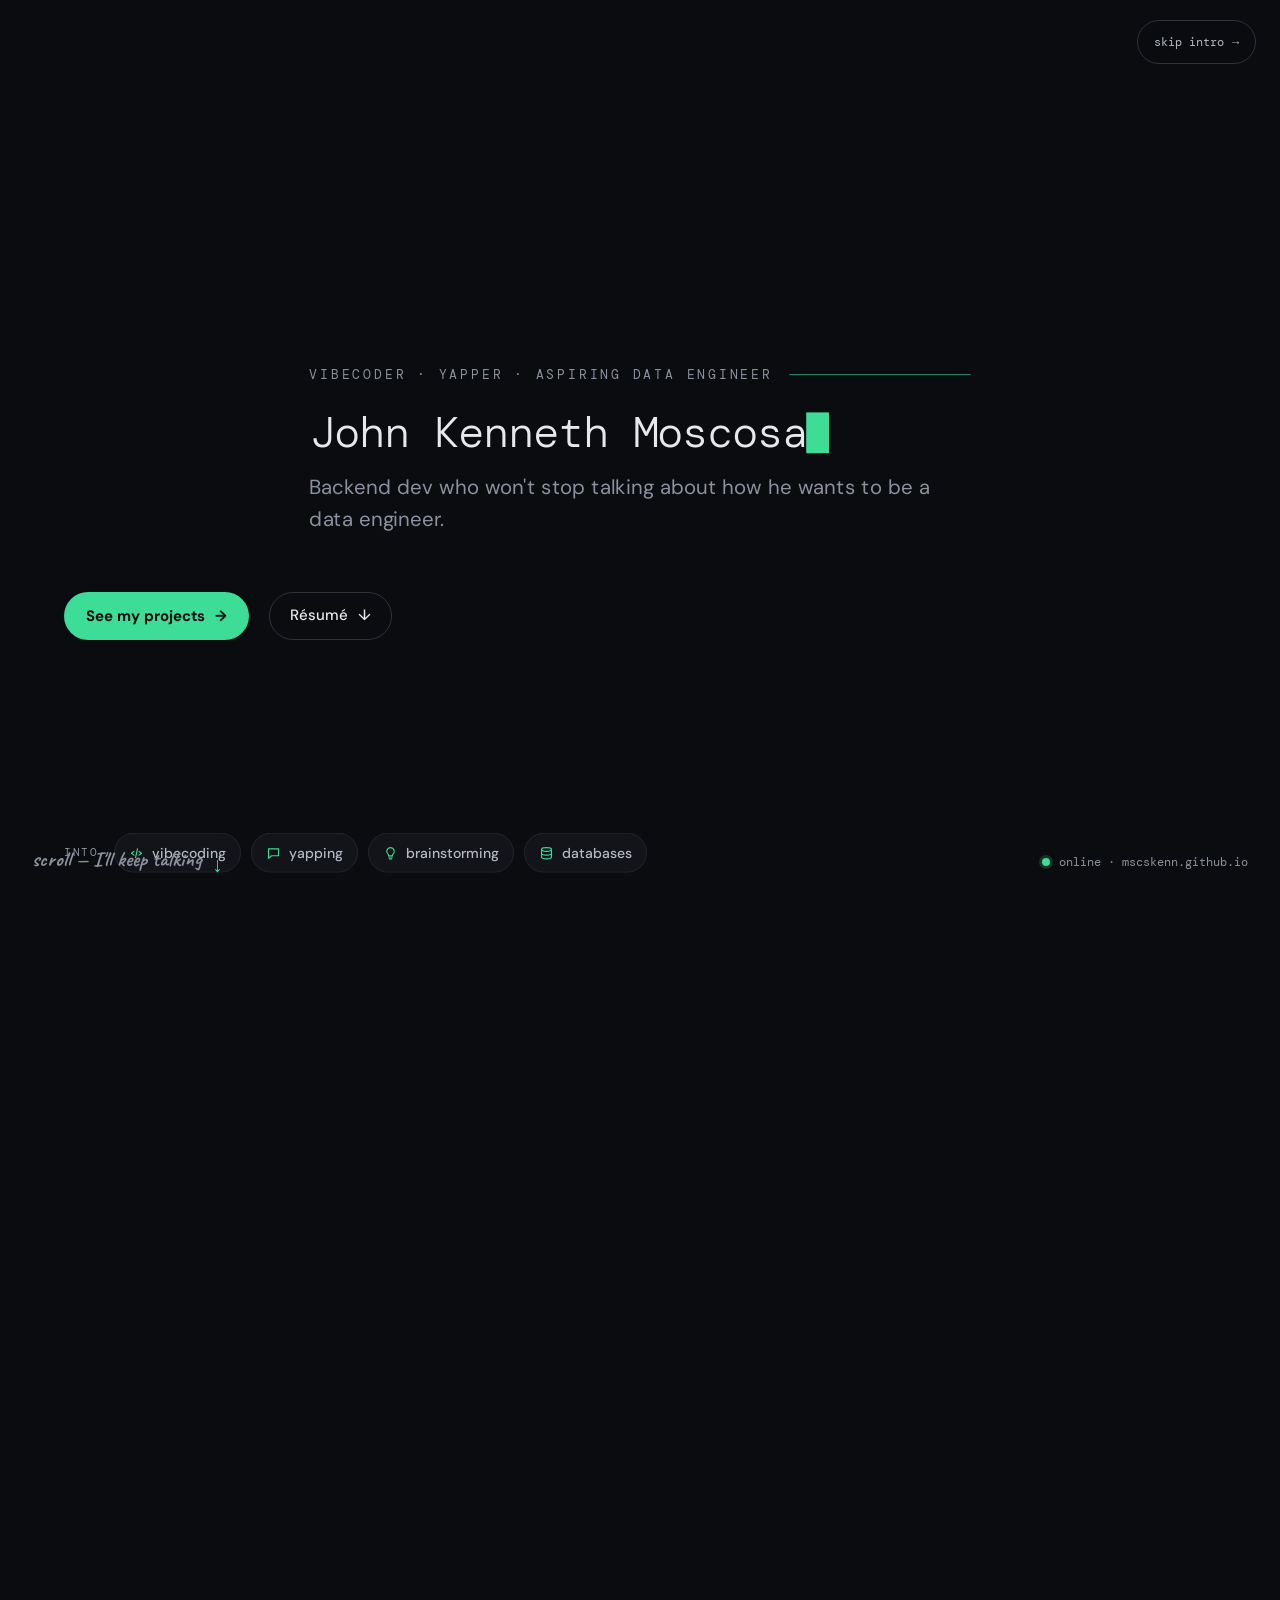
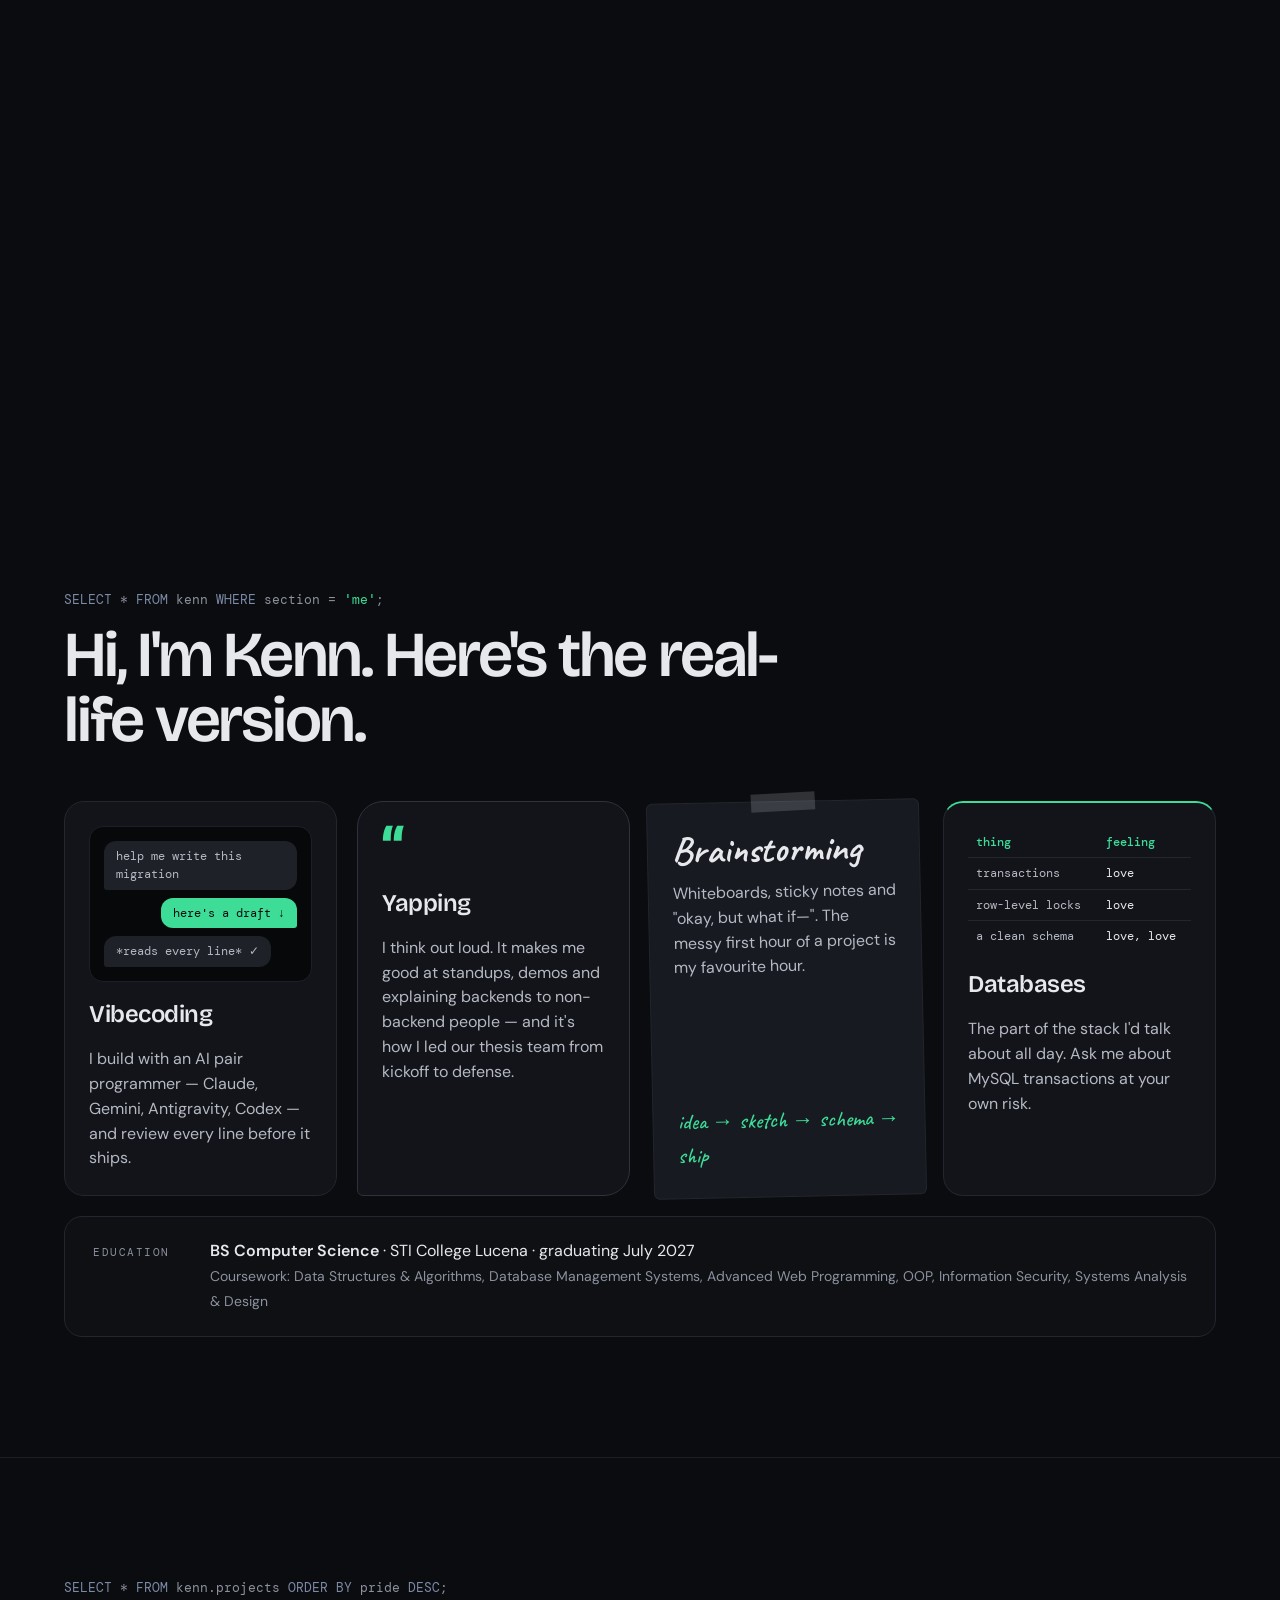
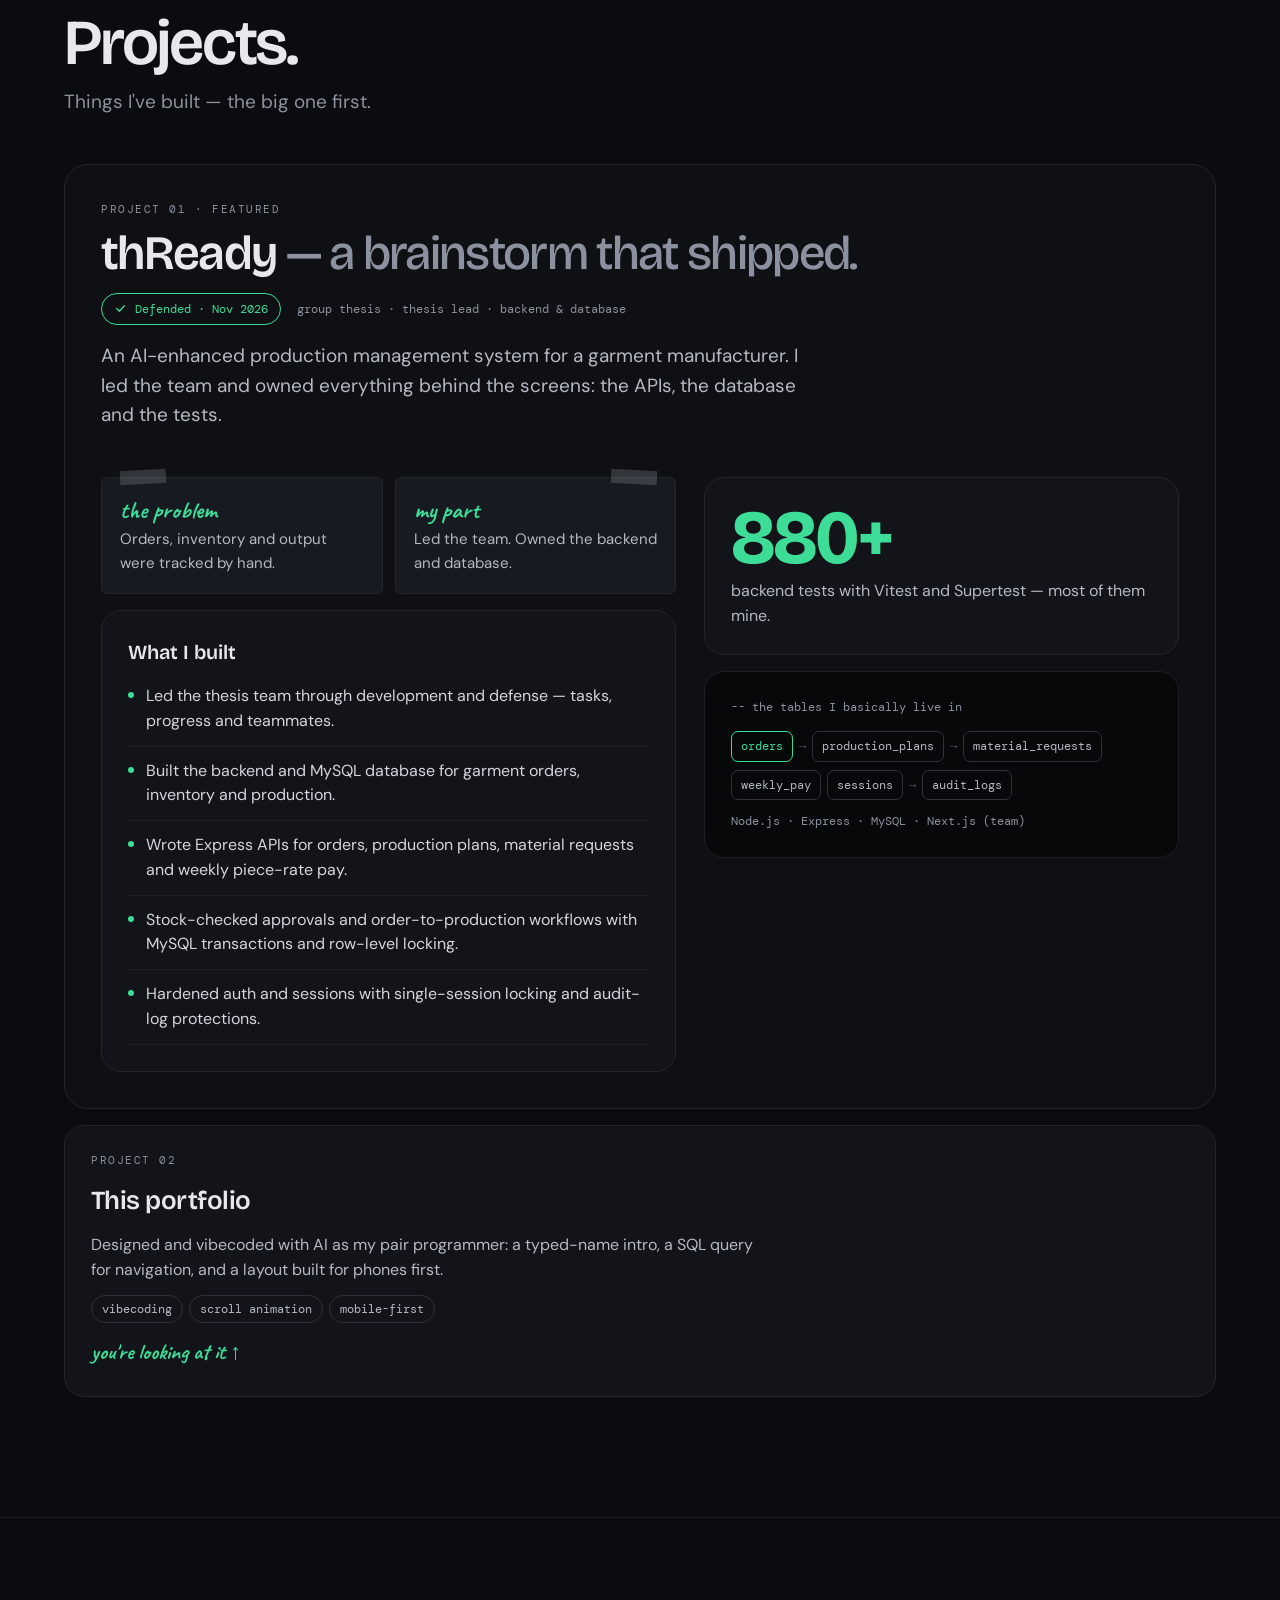
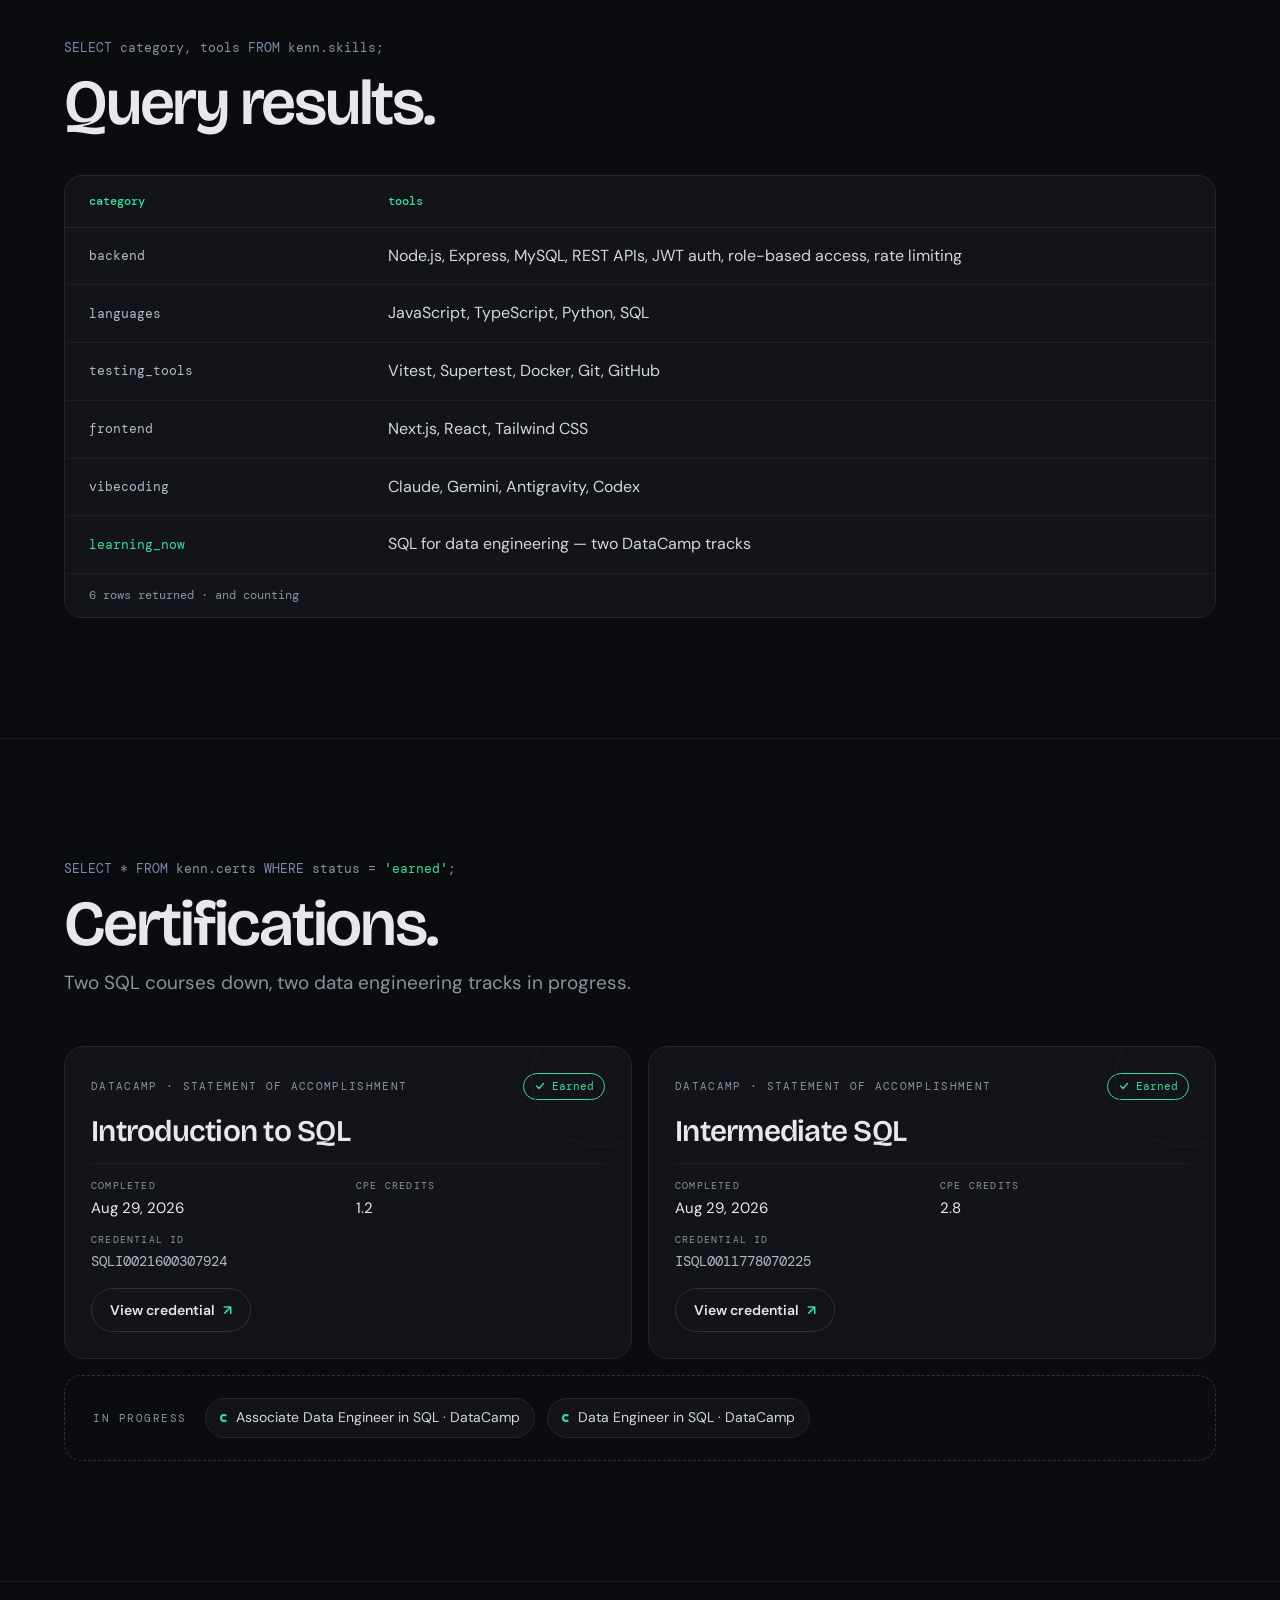
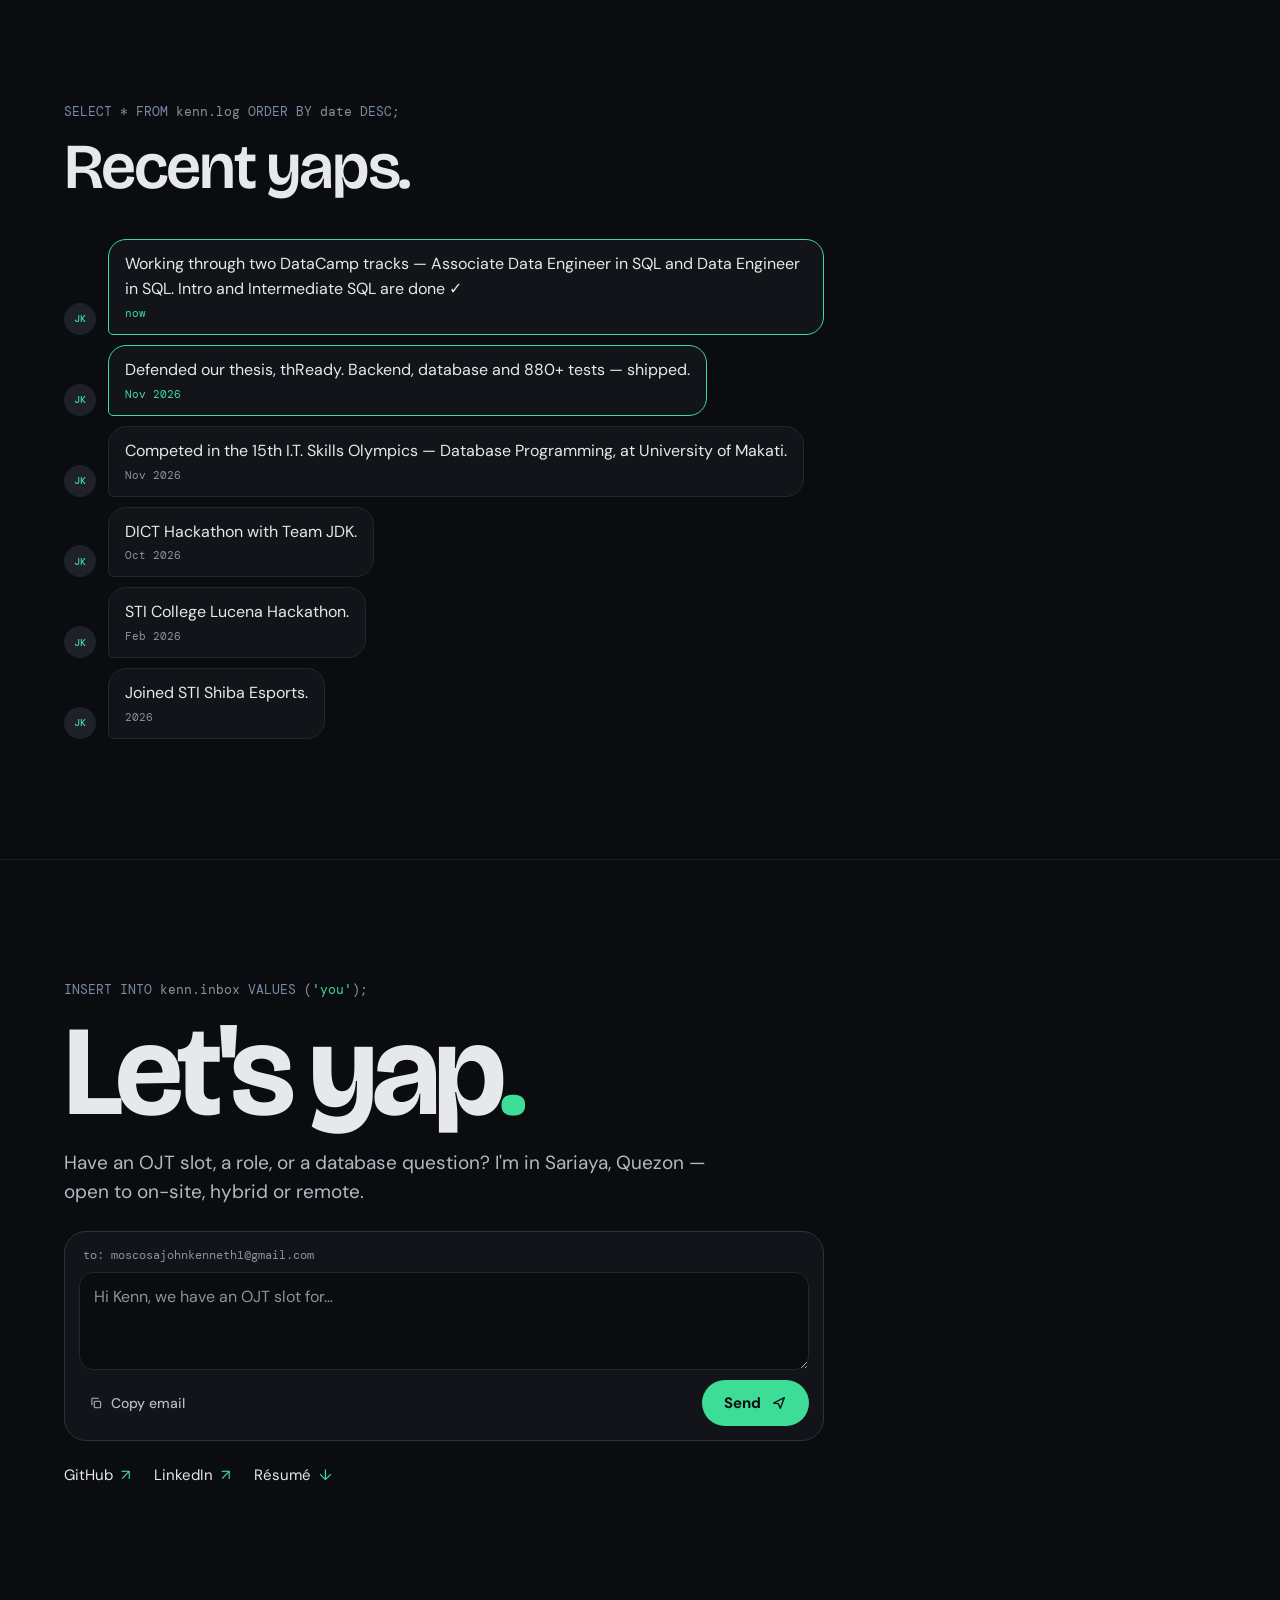
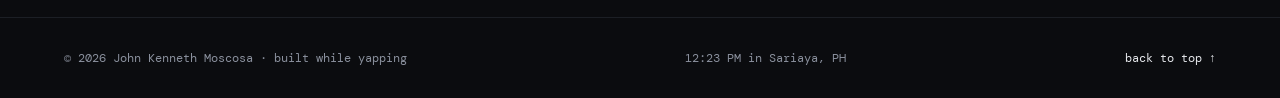
==== index.html @ 218308cc "Mini Kenn greets on every return to the room and keeps talking - The room view (intro at least halfw" ====
<!doctype html>
<html lang="en">
<head>
<meta charset="utf-8">
<meta name="viewport" content="width=device-width, initial-scale=1, viewport-fit=cover">
<title>John Kenneth Moscosa — Backend dev, aspiring data engineer</title>
<meta name="description" content="Fourth-year CS student. I build backends with an AI pair programmer, think out loud, fill whiteboards with ideas, and get way too excited about a clean schema. Looking for an OJT in web, backend or data.">
<meta name="author" content="John Kenneth Moscosa">
<meta name="theme-color" content="#0B0C0F">
<meta name="color-scheme" content="dark">

<meta property="og:type" content="website">
<meta property="og:title" content="John Kenneth Moscosa — Backend dev, aspiring data engineer">
<meta property="og:description" content="Backend dev who won't stop talking about how he wants to be a data engineer.">
<meta property="og:url" content="https://mscskenn.github.io/mscskenn/">
<meta property="og:image" content="https://mscskenn.github.io/mscskenn/assets/images/profile.jpg">
<meta name="twitter:card" content="summary">

<link rel="icon" href="data:image/svg+xml,%3Csvg xmlns='http://www.w3.org/2000/svg' viewBox='0 0 32 32'%3E%3Ccircle cx='16' cy='16' r='16' fill='%231E2128'/%3E%3Ctext x='16' y='20.5' font-family='monospace' font-size='12' font-weight='500' text-anchor='middle' fill='%23E6E8EC'%3EJK%3C/text%3E%3Ccircle cx='26' cy='26' r='4.5' fill='%233DDC97' stroke='%230B0C0F' stroke-width='2'/%3E%3C/svg%3E">
<link rel="preconnect" href="https://fonts.googleapis.com">
<link rel="preconnect" href="https://fonts.gstatic.com" crossorigin>
<link href="https://fonts.googleapis.com/css2?family=Bricolage+Grotesque:opsz,wght@12..96,400..700&amp;family=Caveat:wght@500;700&amp;family=DM+Mono:wght@300;400;500&amp;family=DM+Sans:opsz,wght@9..40,400..700&amp;display=swap" rel="stylesheet">
<script>
  (function () {
    var r = document.documentElement;
    r.classList.add('js');
    try { if (window.matchMedia('(prefers-reduced-motion: reduce)').matches) r.classList.add('reduced'); } catch (e) {}
  })();
</script>
<link rel="stylesheet" href="style.css?v=11">
<script src="script.js?v=11" defer></script>
</head>
<body>
<a class="skip-link" href="#me">Skip to content</a>

<header class="topbar" id="topbar">
  <button type="button" class="brand" data-go="home" aria-label="John Kenneth Moscosa, home">
    <span class="brand-mark" aria-hidden="true">JK<span class="brand-dot"></span></span>
    <span class="brand-name">kenn</span>
  </button>
  <nav class="sql-nav" aria-label="Sections">
    <span class="sql-pre" aria-hidden="true"><span class="kw">SELECT</span> * <span class="kw">FROM</span> kenn <span class="kw">WHERE</span> section <span class="kw">IN</span> (</span>
    <a href="#me" data-go="me" data-nav="me" aria-label="About me">'me'</a><span class="comma" aria-hidden="true">,</span>
    <a href="#projects" data-go="projects" data-nav="projects" aria-label="Projects">'projects'</a><span class="comma" aria-hidden="true">,</span>
    <a href="#skills" data-go="skills" data-nav="skills" aria-label="Skills">'skills'</a><span class="comma" aria-hidden="true">,</span>
    <a href="#certs" data-go="certs" data-nav="certs" aria-label="Certifications">'certs'</a><span class="comma" aria-hidden="true">,</span>
    <a href="#log" data-go="log" data-nav="log" aria-label="Activity log">'log'</a><span class="comma" aria-hidden="true">,</span>
    <a href="#contact" data-go="contact" data-nav="contact" aria-label="Contact">'contact'</a>
    <span class="sql-post" aria-hidden="true">);</span>
  </nav>
  <a class="pill pill-resume" href="assets/resume.pdf" download>Résumé <span aria-hidden="true" class="accent">↓</span></a>
</header>

<button type="button" class="skip-intro" id="skipIntro" data-go="home">skip intro <span aria-hidden="true">→</span></button>

<main id="main">

<div class="intro-track" id="introTrack">
<div class="stage" id="stage">

  <div class="hero">
    <div class="hero-copy">

      <div class="name-box" id="nameBox">
        <div class="name-fx" id="nameFx">
          <div class="eyebrow" id="eyebrow">
            <span class="eyebrow-text">Vibecoder · Yapper · Aspiring data engineer</span>
            <span class="eyebrow-line" id="eyebrowLine" aria-hidden="true"></span>
          </div>
          <h1 class="name">
            <span class="sr-only">John Kenneth Moscosa</span>
            <span class="typing-dots" id="typingDots" aria-hidden="true"><span></span><span></span><span></span></span>
            <span class="name-line" aria-hidden="true"><span id="typed1"></span><span class="caret" id="caret1"></span><span class="name-rest" id="rest1">John Kenneth</span></span><span class="name-line name-line-2" aria-hidden="true"><span id="typed2"></span><span class="caret" id="caret2"></span><span class="name-rest" id="rest2">Moscosa</span></span>
          </h1>
          <p class="sub" id="sub">Backend dev who won't stop talking about how he wants to be a data engineer.</p>
        </div>
      </div>

      <p class="lede" id="lede">Fourth-year CS student. I build backends with an AI pair programmer, think out loud, fill whiteboards with ideas, and get way too excited about a clean schema. Looking for an OJT in web, backend or data.</p>
      <div class="actions" id="actions">
        <a class="btn btn-primary" href="#projects" data-go="projects">See my projects <span aria-hidden="true">→</span></a>
        <a class="btn btn-ghost" href="assets/resume.pdf" download>Résumé <span aria-hidden="true">↓</span></a>
      </div>
    </div>

    <div class="hero-illus" id="roomWrap">
      <div class="room room-box" id="room">
<svg xmlns="http://www.w3.org/2000/svg" viewBox="0 0 520 500" role="img" aria-label="Isometric drawing of Kenn's room at night: Kenn in a navy tank top and grey shorts at his desk, typing and murmuring ideas at his computer, his chair on a mat, whiteboards, a cabinet with his motorcycle helmet, a curtained window letting in a breeze, an electric fan, and his bed." style="display: block; overflow: visible">
<defs>
<radialGradient id="kennScreenGlow"><stop offset="0" stop-color="#7FB6FF" stop-opacity="0.22"></stop><stop offset="1" stop-color="#7FB6FF" stop-opacity="0"></stop></radialGradient>
<radialGradient id="kennSkinG" cx="0.38" cy="0.32" r="0.8"><stop offset="0" stop-color="#E8BC9A"></stop><stop offset="0.6" stop-color="#D9A988"></stop><stop offset="1" stop-color="#C4936F"></stop></radialGradient>
<linearGradient id="kennTankG" x1="0" y1="0" x2="1" y2="0.3"><stop offset="0" stop-color="#F2F3F6"></stop><stop offset="0.7" stop-color="#E1E4E9"></stop><stop offset="1" stop-color="#C9CDD6"></stop></linearGradient>
<linearGradient id="k6V" x1="0" y1="0" x2="0" y2="1"><stop offset="0" stop-color="#000" stop-opacity="0"></stop><stop offset="1" stop-color="#000" stop-opacity="0.4"></stop></linearGradient>
<linearGradient id="k6T" x1="0" y1="0" x2="1" y2="1"><stop offset="0" stop-color="#fff" stop-opacity="0.12"></stop><stop offset="0.7" stop-color="#fff" stop-opacity="0"></stop></linearGradient>
<linearGradient id="k6Wall" x1="0" y1="0" x2="0" y2="1"><stop offset="0" stop-color="#fff" stop-opacity="0.03"></stop><stop offset="0.55" stop-color="#000" stop-opacity="0"></stop><stop offset="1" stop-color="#000" stop-opacity="0.4"></stop></linearGradient>
<linearGradient id="k6Back" x1="0" y1="0" x2="1" y2="1"><stop offset="0" stop-color="#3A3F4A"></stop><stop offset="1" stop-color="#1E2128"></stop></linearGradient>
<linearGradient id="k6Cush" x1="0" y1="0" x2="0" y2="1"><stop offset="0" stop-color="#454B57"></stop><stop offset="1" stop-color="#2A2E37"></stop></linearGradient>
<radialGradient id="k6Helmet" cx="0.35" cy="0.3" r="0.9"><stop offset="0" stop-color="#F4F5F7"></stop><stop offset="0.6" stop-color="#C9CDD6"></stop><stop offset="1" stop-color="#8E939E"></stop></radialGradient>
<filter id="k6Blur" x="-50%" y="-50%" width="200%" height="200%"><feGaussianBlur stdDeviation="5"></feGaussianBlur></filter>
<filter id="k6Blur2" x="-50%" y="-50%" width="200%" height="200%"><feGaussianBlur stdDeviation="1.6"></feGaussianBlur></filter>
</defs>
<path d="M250 196 L509.8 346 L276 481 L16.2 331 Z" fill="#1B1E24"></path>
<path d="M16.2 331 L276 481 L276 490 L16.2 340 Z" fill="#121418"></path>
<path d="M509.8 346 L276 481 L276 490 L509.8 355 Z" fill="#0D0E11"></path>
<path d="M16.2 331 L276 481 L276 490 L16.2 340 Z" fill="url(#k6V)"></path>
<path d="M509.8 346 L276 481 L276 490 L509.8 355 Z" fill="url(#k6V)"></path>
<path d="M250 196 L509.8 346 L276 481 L16.2 331 Z" fill="url(#k6T)"></path>
<path d="M276 211 L42.2 346" fill="none" stroke="#1C1F25" stroke-width="1"></path>
<path d="M302 226 L68.1 361" fill="none" stroke="#1C1F25" stroke-width="1"></path>
<path d="M327.9 241 L94.1 376" fill="none" stroke="#1C1F25" stroke-width="1"></path>
<path d="M353.9 256 L120.1 391" fill="none" stroke="#1C1F25" stroke-width="1"></path>
<path d="M379.9 271 L146.1 406" fill="none" stroke="#1C1F25" stroke-width="1"></path>
<path d="M405.9 286 L172.1 421" fill="none" stroke="#1C1F25" stroke-width="1"></path>
<path d="M431.9 301 L198 436" fill="none" stroke="#1C1F25" stroke-width="1"></path>
<path d="M457.8 316 L224 451" fill="none" stroke="#1C1F25" stroke-width="1"></path>
<path d="M483.8 331 L250 466" fill="none" stroke="#1C1F25" stroke-width="1"></path>
<path d="M242.2 11.5 L250 16 L16.2 151 L8.4 146.5 Z" fill="#23262E"></path>
<path d="M8.4 146.5 L16.2 151 L16.2 331 L8.4 326.5 Z" fill="#121418"></path>
<path d="M250 16 L16.2 151 L16.2 331 L250 196 Z" fill="#1A1D23"></path>
<path d="M8.4 146.5 L16.2 151 L16.2 331 L8.4 326.5 Z" fill="url(#k6V)"></path>
<path d="M250 16 L16.2 151 L16.2 331 L250 196 Z" fill="url(#k6V)"></path>
<path d="M242.2 11.5 L250 16 L16.2 151 L8.4 146.5 Z" fill="url(#k6T)"></path>
<path d="M257.8 11.5 L517.6 161.5 L509.8 166 L250 16 Z" fill="#23262E"></path>
<path d="M250 16 L509.8 166 L509.8 346 L250 196 Z" fill="#16181E"></path>
<path d="M517.6 161.5 L509.8 166 L509.8 346 L517.6 341.5 Z" fill="#0D0E11"></path>
<path d="M250 16 L509.8 166 L509.8 346 L250 196 Z" fill="url(#k6V)"></path>
<path d="M517.6 161.5 L509.8 166 L509.8 346 L517.6 341.5 Z" fill="url(#k6V)"></path>
<path d="M257.8 11.5 L517.6 161.5 L509.8 166 L250 16 Z" fill="url(#k6T)"></path>
<path d="M250.3 16.2 L16.4 151.1 L16.4 331.1 L250.3 196.2 Z" fill="url(#k6Wall)"></path>
<path d="M249.7 16.2 L509.5 166.1 L509.5 346.1 L249.7 196.2 Z" fill="url(#k6Wall)"></path>
<path d="M250 196 L509.8 346 L496.8 353.5 L250 211 L29.2 338.5 L16.2 331 Z" fill="#000" opacity="0.5" filter="url(#k6Blur)"></path>
<path d="M344.6 117.4 L399.1 148.9 L399.1 214.9 L344.6 183.4 Z" fill="#2A2E37"></path>
<path d="M347.2 121.9 L396.5 150.4 L396.5 210.4 L347.2 181.9 Z" fill="#090D18"></path>
<circle cx="383.5" cy="154.9" r="7.5" fill="#D9DCE3"></circle><circle cx="380.1" cy="152.5" r="6.6" fill="#090D18"></circle>
<path d="M352.4 132.4 h0.1 M361.5 158.6 h0.1 M355 175.9 h0.1 M373.1 141.4 h0.1 M390 193.1 h0.1 M377 179.6 h0.1" stroke="#C9CDD6" stroke-width="2" stroke-linecap="round"></path>
<path d="M371.8 196.1 L371.8 136.1" fill="none" stroke="#2A2E37" stroke-width="2"></path>
<path d="M347.2 151.9 L396.5 180.4" fill="none" stroke="#2A2E37" stroke-width="2"></path>
<path d="M342 181.3 L401.7 215.8 L401.7 218.8 L342 184.3 Z" fill="#2A2E37"></path>
<path d="M330.3 100.2 L413.4 148.1" fill="none" stroke="#3A3F4A" stroke-width="2"></path>
<path d="M331.6 101.8 L348.5 111.5 L349.8 192.4 L330.3 181.2 Z" fill="#3B4660"></path>
<path d="M335.8 104.8 L335.8 182.8" fill="none" stroke="#2E374D" stroke-width="1.2"></path>
<path d="M340 107.3 L340 185.3" fill="none" stroke="#2E374D" stroke-width="1.2"></path>
<path d="M344.2 109.7 L344.2 187.7" fill="none" stroke="#2E374D" stroke-width="1.2"></path>
<path d="M395.2 138.5 L412.1 148.3 L405.9 188.5 L394.2 232.8 L382.5 238 L382.5 224.5 L389 192.2 Z" fill="#45526F"></path>
<path d="M401.7 142.9 L392.9 190 L382.5 230.5" fill="none" stroke="#3B4660" stroke-width="1.2"></path>
<path d="M406.9 145.9 L396.8 193.8 L389 235.8" fill="none" stroke="#3B4660" stroke-width="1.2"></path>
<path d="M24.2 158.6 L39.8 152.6 L55.4 147.8 L71 137.7 L86.6 124.1 L102.2 114 L117.8 109.2 L133.3 103.1 L148.9 91.2 L164.5 78 L180.1 70.1 L195.7 65.7 L211.3 57.8 L226.9 44.6 L242.5 32.7 L257.5 32.7 L273.8 44.6 L290.1 58.2 L306.4 67.6 L322.7 72.8 L338.9 79.6 L355.2 91.6 L371.5 105.2 L387.8 114.6 L404.1 119.8 L420.3 126.6 L436.6 138.6 L452.9 152.2 L469.2 161.6 L485.5 166.8 L501.8 173.6" fill="none" stroke="#2E323C" stroke-width="1"></path>
<path d="M240.9 195.2 L279.9 217.8 L220.1 252.2 L181.2 229.8 Z" fill="#000" opacity="0.55" filter="url(#k6Blur)"></path>
<path d="M240.9 151.8 L266.9 166.8 L220.1 193.8 L194.1 178.8 Z" fill="#2B2F38"></path>
<path d="M194.1 178.8 L220.1 193.8 L220.1 244.8 L194.1 229.8 Z" fill="#22252D"></path>
<path d="M266.9 166.8 L220.1 193.8 L220.1 244.8 L266.9 217.8 Z" fill="#1A1D23"></path>
<path d="M194.1 178.8 L220.1 193.8 L220.1 244.8 L194.1 229.8 Z" fill="url(#k6V)"></path>
<path d="M266.9 166.8 L220.1 193.8 L220.1 244.8 L266.9 217.8 Z" fill="url(#k6V)"></path>
<path d="M240.9 151.8 L266.9 166.8 L220.1 193.8 L194.1 178.8 Z" fill="url(#k6T)"></path>
<path d="M194.1 178.8 L220.1 193.8 L266.9 166.8" fill="none" stroke="#FFFFFF" stroke-opacity="0.16" stroke-width="1" stroke-linejoin="round"></path>
<path d="M264.3 202.8 L222.7 226.8" fill="none" stroke="#15171C" stroke-width="1.2"></path>
<path d="M264.3 186.3 L222.7 210.3" fill="none" stroke="#15171C" stroke-width="1.2"></path>
<path d="M264.3 172.8 L222.7 196.8" fill="none" stroke="#15171C" stroke-width="1.2"></path>
<path d="M246.6 205 l-6 3.4" stroke="#8B919E" stroke-width="1.6" stroke-linecap="round"></path>
<path d="M246.6 189.7 l-6 3.4" stroke="#8B919E" stroke-width="1.6" stroke-linecap="round"></path>
<ellipse cx="230.5" cy="174.2" rx="15" ry="5" fill="#0C0D10" opacity="0.5"></ellipse>
<path d="M215.5 166.2 a15 14 0 0 1 30 0 l0 4 q-15 7 -30 0 z" fill="url(#k6Helmet)"></path>
<ellipse cx="224.5" cy="157.2" rx="5" ry="2.6" fill="#FFFFFF" opacity="0.55" transform="rotate(-25 224.5 157.2)"></ellipse>
<path d="M222.5 158.2 a15 14 0 0 1 22 -11" fill="none" stroke="#3DDC97" data-accent="stroke" stroke-width="3"></path>
<path d="M231.5 164.2 q8 -9 18 -6 l0 9 q-9 3 -18 1 z" fill="#1A1D23"></path>
<path d="M435.8 295.8 L518.9 343.8 L392.9 416.5 L309.8 368.5 Z" fill="#000" opacity="0.6" filter="url(#k6Blur)"></path>
<path d="M435.8 244.8 L503.3 283.8 L498.1 286.8 L430.6 247.8 Z" fill="#3A3029"></path>
<path d="M430.6 247.8 L498.1 286.8 L498.1 346.8 L430.6 307.8 Z" fill="#2E2620"></path>
<path d="M503.3 283.8 L498.1 286.8 L498.1 346.8 L503.3 343.8 Z" fill="#241E19"></path>
<path d="M430.6 247.8 L498.1 286.8 L498.1 346.8 L430.6 307.8 Z" fill="url(#k6V)"></path>
<path d="M503.3 283.8 L498.1 286.8 L498.1 346.8 L503.3 343.8 Z" fill="url(#k6V)"></path>
<path d="M435.8 244.8 L503.3 283.8 L498.1 286.8 L430.6 247.8 Z" fill="url(#k6T)"></path>
<path d="M430.6 247.8 L498.1 286.8 L503.3 283.8" fill="none" stroke="#FFFFFF" stroke-opacity="0.16" stroke-width="1" stroke-linejoin="round"></path>
<path d="M430.6 292.8 L498.1 331.8 L392.9 392.5 L325.3 353.5 Z" fill="#3A3029"></path>
<path d="M325.3 353.5 L392.9 392.5 L392.9 407.5 L325.3 368.5 Z" fill="#2E2620"></path>
<path d="M498.1 331.8 L392.9 392.5 L392.9 407.5 L498.1 346.8 Z" fill="#241E19"></path>
<path d="M325.3 353.5 L392.9 392.5 L392.9 407.5 L325.3 368.5 Z" fill="url(#k6V)"></path>
<path d="M498.1 331.8 L392.9 392.5 L392.9 407.5 L498.1 346.8 Z" fill="url(#k6V)"></path>
<path d="M430.6 292.8 L498.1 331.8 L392.9 392.5 L325.3 353.5 Z" fill="url(#k6T)"></path>
<path d="M325.3 353.5 L392.9 392.5 L498.1 331.8" fill="none" stroke="#FFFFFF" stroke-opacity="0.16" stroke-width="1" stroke-linejoin="round"></path>
<path d="M430.6 279.2 L495.5 316.8 L392.9 376 L327.9 338.5 Z" fill="#C9CDD6"></path>
<path d="M327.9 338.5 L392.9 376 L392.9 391 L327.9 353.5 Z" fill="#A9AEB8"></path>
<path d="M495.5 316.8 L392.9 376 L392.9 391 L495.5 331.8 Z" fill="#8E939E"></path>
<path d="M327.9 338.5 L392.9 376 L392.9 391 L327.9 353.5 Z" fill="url(#k6V)"></path>
<path d="M495.5 316.8 L392.9 376 L392.9 391 L495.5 331.8 Z" fill="url(#k6V)"></path>
<path d="M430.6 279.2 L495.5 316.8 L392.9 376 L327.9 338.5 Z" fill="url(#k6T)"></path>
<path d="M327.9 338.5 L392.9 376 L495.5 316.8" fill="none" stroke="#FFFFFF" stroke-opacity="0.16" stroke-width="1" stroke-linejoin="round"></path>
<path d="M434.5 277.6 L483.8 306.1 L463 318.1 L413.7 289.6 Z" fill="#E3E5EA"></path>
<path d="M413.7 289.6 L463 318.1 L463 326.5 L413.7 298 Z" fill="#C2C6CF"></path>
<path d="M483.8 306.1 L463 318.1 L463 326.5 L483.8 314.5 Z" fill="#A9AEB8"></path>
<path d="M413.7 289.6 L463 318.1 L463 326.5 L413.7 298 Z" fill="url(#k6V)"></path>
<path d="M483.8 306.1 L463 318.1 L463 326.5 L483.8 314.5 Z" fill="url(#k6V)"></path>
<path d="M434.5 277.6 L483.8 306.1 L463 318.1 L413.7 289.6 Z" fill="url(#k6T)"></path>
<path d="M413.7 289.6 L463 318.1 L483.8 306.1" fill="none" stroke="#FFFFFF" stroke-opacity="0.16" stroke-width="1" stroke-linejoin="round"></path>
<path d="M391.6 296.6 L459.1 335.6 L392.9 373.9 L325.3 334.9 Z" fill="#33415C"></path>
<path d="M325.3 334.9 L392.9 373.9 L392.9 385 L325.3 346 Z" fill="#2A3550"></path>
<path d="M459.1 335.6 L392.9 373.9 L392.9 385 L459.1 346.8 Z" fill="#222B42"></path>
<path d="M325.3 334.9 L392.9 373.9 L392.9 385 L325.3 346 Z" fill="url(#k6V)"></path>
<path d="M459.1 335.6 L392.9 373.9 L392.9 385 L459.1 346.8 Z" fill="url(#k6V)"></path>
<path d="M391.6 296.6 L459.1 335.6 L392.9 373.9 L325.3 334.9 Z" fill="url(#k6T)"></path>
<path d="M325.3 334.9 L392.9 373.9 L459.1 335.6" fill="none" stroke="#FFFFFF" stroke-opacity="0.16" stroke-width="1" stroke-linejoin="round"></path>
<path d="M376 307.1 L441 344.6" fill="none" stroke="#2A3550" stroke-width="1.4"></path>
<path d="M164.3 296.9 L231.8 335.9 L172.1 370.4 L104.5 331.4 Z" fill="#262A32"></path>
<path d="M104.5 331.4 L172.1 370.4 L172.1 371.5 L104.5 332.5 Z" fill="#1E2128"></path>
<path d="M231.8 335.9 L172.1 370.4 L172.1 371.5 L231.8 337 Z" fill="#1A1D23"></path>
<path d="M164.3 296.9 L231.8 335.9 L172.1 370.4 L104.5 331.4 Z" fill="url(#k6T)"></path>
<path d="M164.3 301.4 L224 335.9 L172.1 365.9 L112.3 331.4 L164.3 301.4" fill="none" stroke="#30343E" stroke-width="1"></path>
<path d="M156.5 311.5 L198 335.5 L156.5 359.5 L114.9 335.5 Z" fill="#000" opacity="0.55" filter="url(#k6Blur)"></path>
<circle cx="140.4" cy="343.9" r="2.6" fill="#2A2E37"></circle>
<circle cx="136.2" cy="328.6" r="2.6" fill="#2A2E37"></circle>
<circle cx="160" cy="321.6" r="2.6" fill="#2A2E37"></circle>
<circle cx="179" cy="332.5" r="2.6" fill="#2A2E37"></circle>
<circle cx="166.8" cy="346.3" r="2.6" fill="#2A2E37"></circle>
<path d="M156.5 331.9 L140.4 342.4 M156.5 331.9 L136.2 327.1 M156.5 331.9 L160 320.1 M156.5 331.9 L179 331 M156.5 331.9 L166.8 344.8" stroke="#1E2128" stroke-width="4.2" stroke-linecap="round"></path>
<path d="M153.2 304 L153.2 332.5 A3.3 1.9 0 0 0 159.8 332.5 L159.8 304 A3.3 1.9 0 0 1 153.2 304 Z" fill="#1A1D23"></path>
<ellipse cx="156.5" cy="304" rx="3.3" ry="1.9" fill="#1E2128"></ellipse>
<path d="M171 280.3 L174.1 282.1 L171 283.9 L167.9 282.1 Z" fill="#1E2128"></path>
<path d="M167.9 282.1 L171 283.9 L171 298.9 L167.9 297.1 Z" fill="#1A1D23"></path>
<path d="M174.1 282.1 L171 283.9 L171 298.9 L174.1 297.1 Z" fill="#15171C"></path>
<path d="M167.9 282.1 L171 283.9 L171 298.9 L167.9 297.1 Z" fill="url(#k6V)"></path>
<path d="M174.1 282.1 L171 283.9 L171 298.9 L174.1 297.1 Z" fill="url(#k6V)"></path>
<path d="M171 280.3 L174.1 282.1 L171 283.9 L167.9 282.1 Z" fill="url(#k6T)"></path>
<path d="M160.9 225 L189.5 241.5 L185.3 243.9 L156.7 227.4 Z" fill="#2A2E37"></path>
<path d="M156.7 227.4 L185.3 243.9 L185.3 291.9 L156.7 275.4 Z" fill="#22252D"></path>
<path d="M189.5 241.5 L185.3 243.9 L185.3 291.9 L189.5 289.5 Z" fill="#1A1D23"></path>
<path d="M156.7 227.4 L185.3 243.9 L185.3 291.9 L156.7 275.4 Z" fill="url(#k6V)"></path>
<path d="M189.5 241.5 L185.3 243.9 L185.3 291.9 L189.5 289.5 Z" fill="url(#k6V)"></path>
<path d="M160.9 225 L189.5 241.5 L185.3 243.9 L156.7 227.4 Z" fill="url(#k6T)"></path>
<path d="M156.7 227.4 L185.3 243.9 L189.5 241.5" fill="none" stroke="#FFFFFF" stroke-opacity="0.16" stroke-width="1" stroke-linejoin="round"></path>
<path d="M158.5 265.9 L183.5 280.3" fill="none" stroke="#22252D" stroke-width="1.2"></path>
<path d="M158.5 255.4 L183.5 269.8" fill="none" stroke="#22252D" stroke-width="1.2"></path>
<path d="M158.5 244.9 L183.5 259.3" fill="none" stroke="#22252D" stroke-width="1.2"></path>
<path d="M158.5 235.9 L183.5 250.3" fill="none" stroke="#22252D" stroke-width="1.2"></path>
<path d="M155.2 282.2 L186.3 300.2 L157.8 316.8 L126.6 298.8 Z" fill="#343944"></path>
<path d="M126.6 298.8 L157.8 316.8 L157.8 322.8 L126.6 304.8 Z" fill="#2A2E37"></path>
<path d="M186.3 300.2 L157.8 316.8 L157.8 322.8 L186.3 306.2 Z" fill="#22252D"></path>
<path d="M155.2 282.2 L186.3 300.2 L157.8 316.8 L126.6 298.8 Z" fill="url(#k6T)"></path>
<path d="M126.6 298.8 L157.8 316.8 L186.3 300.2" fill="none" stroke="#FFFFFF" stroke-opacity="0.16" stroke-width="1" stroke-linejoin="round"></path>
<path d="M61.6 303.2 L170.8 366.2 L121.4 394.8 L12.3 331.8 Z" fill="#000" opacity="0.45" filter="url(#k6Blur)"></path>
<path d="M60.3 256 L64 258.1 L60.3 260.2 L56.7 258.1 Z" fill="#22252D"></path>
<path d="M56.7 258.1 L60.3 260.2 L60.3 314.2 L56.7 312.1 Z" fill="#1A1D23"></path>
<path d="M64 258.1 L60.3 260.2 L60.3 314.2 L64 312.1 Z" fill="#15171C"></path>
<path d="M56.7 258.1 L60.3 260.2 L60.3 314.2 L56.7 312.1 Z" fill="url(#k6V)"></path>
<path d="M64 258.1 L60.3 260.2 L60.3 314.2 L64 312.1 Z" fill="url(#k6V)"></path>
<path d="M60.3 256 L64 258.1 L60.3 260.2 L56.7 258.1 Z" fill="url(#k6T)"></path>
<path d="M56.7 258.1 L60.3 260.2 L64 258.1" fill="none" stroke="#FFFFFF" stroke-opacity="0.16" stroke-width="1" stroke-linejoin="round"></path>
<path d="M155.4 310.9 L159.1 313 L155.4 315.1 L151.8 313 Z" fill="#22252D"></path>
<path d="M151.8 313 L155.4 315.1 L155.4 369.1 L151.8 367 Z" fill="#1A1D23"></path>
<path d="M159.1 313 L155.4 315.1 L155.4 369.1 L159.1 367 Z" fill="#15171C"></path>
<path d="M151.8 313 L155.4 315.1 L155.4 369.1 L151.8 367 Z" fill="url(#k6V)"></path>
<path d="M159.1 313 L155.4 315.1 L155.4 369.1 L159.1 367 Z" fill="url(#k6V)"></path>
<path d="M155.4 310.9 L159.1 313 L155.4 315.1 L151.8 313 Z" fill="url(#k6T)"></path>
<path d="M151.8 313 L155.4 315.1 L159.1 313" fill="none" stroke="#FFFFFF" stroke-opacity="0.16" stroke-width="1" stroke-linejoin="round"></path>
<path d="M25.8 276 L124.5 333 L121.4 334.8 L22.7 277.8 Z" fill="#262A32"></path>
<path d="M22.7 277.8 L121.4 334.8 L121.4 381.2 L22.7 324.2 Z" fill="#20232A"></path>
<path d="M124.5 333 L121.4 334.8 L121.4 381.2 L124.5 379.5 Z" fill="#1A1D23"></path>
<path d="M22.7 277.8 L121.4 334.8 L121.4 381.2 L22.7 324.2 Z" fill="url(#k6V)"></path>
<path d="M124.5 333 L121.4 334.8 L121.4 381.2 L124.5 379.5 Z" fill="url(#k6V)"></path>
<path d="M25.8 276 L124.5 333 L121.4 334.8 L22.7 277.8 Z" fill="url(#k6T)"></path>
<path d="M22.7 277.8 L121.4 334.8 L124.5 333" fill="none" stroke="#FFFFFF" stroke-opacity="0.16" stroke-width="1" stroke-linejoin="round"></path>
<path d="M152.1 313.4 L155.2 315.2 L121.4 334.8 L118.3 333 Z" fill="#262A32"></path>
<path d="M118.3 333 L121.4 334.8 L121.4 388.8 L118.3 387 Z" fill="#20232A"></path>
<path d="M155.2 315.2 L121.4 334.8 L121.4 388.8 L155.2 369.2 Z" fill="#1A1D23"></path>
<path d="M118.3 333 L121.4 334.8 L121.4 388.8 L118.3 387 Z" fill="url(#k6V)"></path>
<path d="M155.2 315.2 L121.4 334.8 L121.4 388.8 L155.2 369.2 Z" fill="url(#k6V)"></path>
<path d="M152.1 313.4 L155.2 315.2 L121.4 334.8 L118.3 333 Z" fill="url(#k6T)"></path>
<path d="M118.3 333 L121.4 334.8 L155.2 315.2" fill="none" stroke="#FFFFFF" stroke-opacity="0.16" stroke-width="1" stroke-linejoin="round"></path>
<path d="M61.6 251.7 L160.4 308.6 L121.4 331.1 L22.7 274.1 Z" fill="#2B2F38"></path>
<path d="M22.7 274.1 L121.4 331.1 L121.4 334.8 L22.7 277.8 Z" fill="#22252D"></path>
<path d="M160.4 308.6 L121.4 331.1 L121.4 334.8 L160.4 312.2 Z" fill="#1A1D23"></path>
<path d="M61.6 251.7 L160.4 308.6 L121.4 331.1 L22.7 274.1 Z" fill="url(#k6T)"></path>
<path d="M22.7 274.1 L121.4 331.1 L160.4 308.6" fill="none" stroke="#FFFFFF" stroke-opacity="0.16" stroke-width="1" stroke-linejoin="round"></path>
<ellipse cx="94.1" cy="256" rx="62" ry="40" fill="url(#kennScreenGlow)" data-reveal="glow"></ellipse>
<path d="M73.5 284.1 L60 289.1 L60 290.6 L73.5 285.6 Z" fill="#181A20"></path>
<path d="M60 289.1 L47.2 277.7 L47.2 279.2 L60 290.6 Z" fill="#121418"></path>
<path d="M60.7 272.7 L73.5 284.1 L60 289.1 L47.2 277.7 Z" fill="#1E2128"></path>
<path d="M60.7 272.7 L73.5 284.1 L60 289.1 L47.2 277.7 Z" fill="url(#k6T)"></path>
<path d="M63.9 269.9 L59.6 271.6 L59.6 283 L63.9 281.3 Z" fill="#181A20"></path>
<path d="M63.9 269.9 L59.6 271.6 L59.6 283 L63.9 281.3 Z" fill="url(#k6V)"></path>
<path d="M59.6 271.6 L56.8 269.1 L56.8 280.5 L59.6 283 Z" fill="#121418"></path>
<path d="M59.6 271.6 L56.8 269.1 L56.8 280.5 L59.6 283 Z" fill="url(#k6V)"></path>
<path d="M61.1 267.4 L63.9 269.9 L59.6 271.6 L56.8 269.1 Z" fill="#1E2128"></path>
<path d="M61.1 267.4 L63.9 269.9 L59.6 271.6 L56.8 269.1 Z" fill="url(#k6T)"></path>
<path d="M79.5 246.9 L75.2 248.5 L75.2 286 L79.5 284.4 Z" fill="#16181D"></path>
<path d="M79.5 246.9 L75.2 248.5 L75.2 286 L79.5 284.4 Z" fill="url(#k6V)"></path>
<path d="M75.2 248.5 L43.2 220.1 L43.2 257.6 L75.2 286 Z" fill="#1B1E24"></path>
<path d="M75.2 248.5 L43.2 220.1 L43.2 257.6 L75.2 286 Z" fill="url(#k6V)"></path>
<path d="M47.5 218.5 L79.5 246.9 L75.2 248.5 L43.2 220.1 Z" fill="#1E2128"></path>
<path d="M47.5 218.5 L79.5 246.9 L75.2 248.5 L43.2 220.1 Z" fill="url(#k6T)"></path>
<circle cx="58.3" cy="251.2" r="2" fill="#2E323C"></circle>
<path d="M31.5 271.1 L31.5 274.4 A6.2 3.6 0 0 0 44 274.4 L44 271.1 A6.2 3.6 0 0 1 31.5 271.1 Z" fill="#1A1D23"></path>
<ellipse cx="37.7" cy="271.1" rx="6.2" ry="3.6" fill="#2B2F38"></ellipse>
<path d="M31.5 266.9 L31.5 270.2 A6.2 3.6 0 0 0 44 270.2 L44 266.9 A6.2 3.6 0 0 1 31.5 266.9 Z" fill="#1A1D23"></path>
<ellipse cx="37.7" cy="266.9" rx="6.2" ry="3.6" fill="#2B2F38"></ellipse>
<path d="M31.5 262.7 L31.5 266 A6.2 3.6 0 0 0 44 266 L44 262.7 A6.2 3.6 0 0 1 31.5 262.7 Z" fill="#1A1D23"></path>
<ellipse cx="37.7" cy="262.7" rx="6.2" ry="3.6" fill="#2B2F38"></ellipse>
<circle cx="37.7" cy="276.5" r="1.3" fill="#3DDC97" data-accent="fill"></circle>
<circle cx="37.7" cy="272.3" r="1.3" fill="#3DDC97" data-accent="fill"></circle>
<circle cx="37.7" cy="268.1" r="1.3" fill="#3DDC97" data-accent="fill"></circle>
<path d="M92.8 274.1 L131.8 296.6 L121.4 302.6 L82.4 280.1 Z" fill="#2A2E37"></path>
<path d="M82.4 280.1 L121.4 302.6 L121.4 304.1 L82.4 281.6 Z" fill="#1E2128"></path>
<path d="M131.8 296.6 L121.4 302.6 L121.4 304.1 L131.8 298.1 Z" fill="#1A1D23"></path>
<path d="M92.8 274.1 L131.8 296.6 L121.4 302.6 L82.4 280.1 Z" fill="url(#k6T)"></path>
<path d="M82.4 280.1 L121.4 302.6 L131.8 296.6" fill="none" stroke="#FFFFFF" stroke-opacity="0.16" stroke-width="1" stroke-linejoin="round"></path>
<path d="M93.1 275.9 L98.3 279" fill="none" stroke="#3A3F4A" stroke-width="1"></path>
<path d="M100.6 280.3 L105.8 283.3" fill="none" stroke="#3A3F4A" stroke-width="1"></path>
<path d="M108.1 284.6 L113.3 287.6" fill="none" stroke="#3A3F4A" stroke-width="1"></path>
<path d="M115.7 289 L120.9 292" fill="none" stroke="#3A3F4A" stroke-width="1"></path>
<path d="M123.2 293.4 L128.4 296.4" fill="none" stroke="#3A3F4A" stroke-width="1"></path>
<path d="M137 302.4 L141.4 304.9 L134.9 308.7 L130.5 306.1 Z" fill="#2A2E37"></path>
<path d="M130.5 306.1 L134.9 308.7 L134.9 310.5 L130.5 307.9 Z" fill="#1E2128"></path>
<path d="M141.4 304.9 L134.9 308.7 L134.9 310.5 L141.4 306.7 Z" fill="#1A1D23"></path>
<path d="M137 302.4 L141.4 304.9 L134.9 308.7 L130.5 306.1 Z" fill="url(#k6T)"></path>
<path d="M130.5 306.1 L134.9 308.7 L141.4 304.9" fill="none" stroke="#FFFFFF" stroke-opacity="0.16" stroke-width="1" stroke-linejoin="round"></path>
<path d="M114.2 313.6 L114.2 322 A5.9 3.4 0 0 0 126 322 L126 313.6 A5.9 3.4 0 0 1 114.2 313.6 Z" fill="#B4B9C4"></path>
<ellipse cx="120.1" cy="313.6" rx="5.9" ry="3.4" fill="#2B1F18"></ellipse>
<ellipse cx="142.3" cy="286.5" rx="26" ry="7" fill="#000" opacity="0.35" filter="url(#k6Blur2)"></ellipse>
<path d="M155.2 370.1 L175.7 382 L142.2 401.4 L121.7 389.5 Z" fill="#000" opacity="0.5" filter="url(#k6Blur)"></path>
<path d="M155.2 334.8 L169.5 343 L142.2 358.8 L127.9 350.5 Z" fill="#1E2128"></path>
<path d="M127.9 350.5 L142.2 358.8 L142.2 397.8 L127.9 389.5 Z" fill="#181A20"></path>
<path d="M169.5 343 L142.2 358.8 L142.2 397.8 L169.5 382 Z" fill="#121418"></path>
<path d="M127.9 350.5 L142.2 358.8 L142.2 397.8 L127.9 389.5 Z" fill="url(#k6V)"></path>
<path d="M169.5 343 L142.2 358.8 L142.2 397.8 L169.5 382 Z" fill="url(#k6V)"></path>
<path d="M155.2 334.8 L169.5 343 L142.2 358.8 L127.9 350.5 Z" fill="url(#k6T)"></path>
<path d="M127.9 350.5 L142.2 358.8 L169.5 343" fill="none" stroke="#FFFFFF" stroke-opacity="0.16" stroke-width="1" stroke-linejoin="round"></path>
<circle cx="163" cy="352.8" r="2" fill="#3DDC97" data-accent="fill"></circle>
<path d="M165.6 370.8 L147.4 381.3" fill="none" stroke="#2A2E37" stroke-width="1.2"></path>
<path d="M165.6 364.8 L147.4 375.3" fill="none" stroke="#2A2E37" stroke-width="1.2"></path>
<ellipse cx="192.8" cy="400" rx="20" ry="8" fill="#000" opacity="0.55" filter="url(#k6Blur)"></ellipse>
<path d="M178.9 397.6 L178.9 400 A14 8.1 0 0 0 206.8 400 L206.8 397.6 A14 8.1 0 0 1 178.9 397.6 Z" fill="#1A1D23"></path>
<ellipse cx="192.8" cy="397.6" rx="14" ry="8.1" fill="#2A2E37"></ellipse>
<path d="M192.8 334.3 L194.9 335.5 L192.8 336.7 L190.8 335.5 Z" fill="#B4B9C4"></path>
<path d="M190.8 335.5 L192.8 336.7 L192.8 398.8 L190.8 397.6 Z" fill="#8B919E"></path>
<path d="M194.9 335.5 L192.8 336.7 L192.8 398.8 L194.9 397.6 Z" fill="#6B7280"></path>
<path d="M190.8 335.5 L192.8 336.7 L192.8 398.8 L190.8 397.6 Z" fill="url(#k6V)"></path>
<path d="M194.9 335.5 L192.8 336.7 L192.8 398.8 L194.9 397.6 Z" fill="url(#k6V)"></path>
<path d="M192.8 334.3 L194.9 335.5 L192.8 336.7 L190.8 335.5 Z" fill="url(#k6T)"></path>
<path d="M190.8 335.5 L192.8 336.7 L194.9 335.5" fill="none" stroke="#FFFFFF" stroke-opacity="0.16" stroke-width="1" stroke-linejoin="round"></path>
</svg>
<svg class="room-fx" viewBox="0 0 520 500" aria-hidden="true" focusable="false">
<g data-reveal="board">
<path d="M241.2 70.9 L186.6 102.4 L186.6 165.4 L241.2 133.9 Z" fill="#3A3F4A"></path>
<path d="M238.6 75.4 L189.2 103.9 L189.2 160.9 L238.6 132.4 Z" fill="#1C2027"></path>
<path d="M180.1 112.1 L133.3 139.1 L133.3 187.1 L180.1 160.2 Z" fill="#3A3F4A"></path>
<path d="M177.5 116.6 L135.9 140.6 L135.9 182.6 L177.5 158.6 Z" fill="#1C2027"></path>
<path d="M213.9 118.2 L229.5 89.7" fill="none" stroke="#3DDC97" data-accent="stroke" stroke-width="1.2" stroke-linecap="round"></path>
<path d="M213.9 118.2 L198.3 107.7" fill="none" stroke="#3DDC97" data-accent="stroke" stroke-width="1.2" stroke-linecap="round"></path>
<path d="M213.9 118.2 L230.8 126.4" fill="none" stroke="#3DDC97" data-accent="stroke" stroke-width="1.2" stroke-linecap="round"></path>
<path d="M213.9 118.2 L197 144.4" fill="none" stroke="#3DDC97" data-accent="stroke" stroke-width="1.2" stroke-linecap="round"></path>
<path d="M204.5 123.6 L205 120.9 L206.3 117.9 L208.4 115 L211 112.4 L213.9 110.4 L216.8 109.1 L219.4 108.7 L221.5 109.2 L222.8 110.6 L223.2 112.8 L222.8 115.4 L221.5 118.4 L219.4 121.3 L216.8 123.9 L213.9 126 L211 127.2 L208.4 127.6 L206.3 127.1 L205 125.7 Z" fill="#1C2027" stroke="#3DDC97" data-accent="stroke" stroke-width="1.4"></path>
<path d="M225.1 85.6 L236 79.3 L236 91.9 L225.1 98.2 Z" fill="#3DDC97" data-accent="fill"></path>
<path d="M191.3 103.6 L202.2 97.3 L202.2 109.9 L191.3 116.2 Z" fill="#B4B9C4"></path>
<path d="M223.8 125.3 L234.7 119 L234.7 131.7 L223.8 137.9 Z" fill="#8B919E"></path>
<path d="M190 143.3 L200.9 137.1 L200.9 149.7 L190 155.9 Z" fill="#3DDC97" data-accent="fill"></path>
<path d="M141.1 145.1 L165.8 130.9" fill="none" stroke="#5E6675" stroke-width="1.4"></path>
<path d="M138 144.6 L140.6 143.1 L140.6 146.1 L138 147.6 Z" fill="#3DDC97" data-accent="fill"></path>
<path d="M141.1 155.6 L165.8 141.4" fill="none" stroke="#5E6675" stroke-width="1.4"></path>
<path d="M138 155 L140.6 153.5 L140.6 156.5 L138 158 Z" fill="#3DDC97" data-accent="fill"></path>
<path d="M141.1 166.1 L165.8 151.9" fill="none" stroke="#5E6675" stroke-width="1.4"></path>
<path d="M138 165.5 L140.6 164 L140.6 167 L138 168.5 Z" fill="#3A3F4A"></path>
<path d="M141.1 173.6 L165.8 159.4" fill="none" stroke="#5E6675" stroke-width="1.4"></path>
<path d="M138 173 L140.6 171.5 L140.6 174.5 L138 176 Z" fill="#3A3F4A"></path>
</g>
<g data-reveal="lights"><g class="twinkle-a" fill="#F3E3BF"><circle cx="24.2" cy="158.6" r="2.4"></circle><circle cx="55.4" cy="147.8" r="2.4"></circle><circle cx="86.6" cy="124.1" r="2.4"></circle><circle cx="117.8" cy="109.2" r="2.4"></circle><circle cx="148.9" cy="91.2" r="2.4"></circle><circle cx="180.1" cy="70.1" r="2.4"></circle><circle cx="211.3" cy="57.8" r="2.4"></circle><circle cx="242.5" cy="32.7" r="2.4"></circle><circle cx="273.8" cy="44.6" r="2.4"></circle><circle cx="306.4" cy="67.6" r="2.4"></circle><circle cx="338.9" cy="79.6" r="2.4"></circle><circle cx="371.5" cy="105.2" r="2.4"></circle><circle cx="404.1" cy="119.8" r="2.4"></circle><circle cx="436.6" cy="138.6" r="2.4"></circle><circle cx="469.2" cy="161.6" r="2.4"></circle><circle cx="501.8" cy="173.6" r="2.4"></circle></g><g class="twinkle-b" fill="#F3E3BF"><circle cx="39.8" cy="152.6" r="2.4"></circle><circle cx="71" cy="137.7" r="2.4"></circle><circle cx="102.2" cy="114" r="2.4"></circle><circle cx="133.3" cy="103.1" r="2.4"></circle><circle cx="164.5" cy="78" r="2.4"></circle><circle cx="195.7" cy="65.7" r="2.4"></circle><circle cx="226.9" cy="44.6" r="2.4"></circle><circle cx="257.5" cy="32.7" r="2.4"></circle><circle cx="290.1" cy="58.2" r="2.4"></circle><circle cx="322.7" cy="72.8" r="2.4"></circle><circle cx="355.2" cy="91.6" r="2.4"></circle><circle cx="387.8" cy="114.6" r="2.4"></circle><circle cx="420.3" cy="126.6" r="2.4"></circle><circle cx="452.9" cy="152.2" r="2.4"></circle><circle cx="485.5" cy="166.8" r="2.4"></circle></g></g>
<g data-reveal="notes">
<path d="M365.8 154.6 c -20 18, -40 -6, -62 14 s -40 -4, -64 16" fill="none" stroke="#9FB4D9" stroke-width="1.4" stroke-linecap="round" stroke-dasharray="7 9" class="breeze" opacity="0.55"></path>
<path d="M375.8 168.6 c -20 18, -40 -6, -62 14 s -40 -4, -64 16" fill="none" stroke="#9FB4D9" stroke-width="1.4" stroke-linecap="round" stroke-dasharray="7 9" class="breeze" opacity="0.4"></path>
<path d="M369.8 182.6 c -20 18, -40 -6, -62 14 s -40 -4, -64 16" fill="none" stroke="#9FB4D9" stroke-width="1.4" stroke-linecap="round" stroke-dasharray="7 9" class="breeze" opacity="0.3"></path>
</g>
<path d="M78 247.7 L78 285.2" stroke="#7FB6FF" stroke-width="1.6" stroke-linecap="round" opacity="0.55" data-reveal="screen"></path>
<g class="kenn" id="kennFig"><g class="kenn-hop" id="kennHop">
<g class="kenn-breathe" id="kennBreathe">
<image class="kenn-pose kenn-pose-work" href="assets/room/kenn-work.webp" x="79.8" y="204" width="85.8" height="105.8" preserveAspectRatio="none"></image>
<image class="kenn-pose kenn-pose-wave" href="assets/room/kenn-wave.webp" x="79.8" y="204" width="85.8" height="105.8" preserveAspectRatio="none"></image>
</g>
<g fill="none" stroke="#9FB4D9" stroke-width="1.1" stroke-linecap="round" transform="translate(128.8 237.8)">
<path d="M0 -2.6 q -2 2.6 0 5.2" class="murmur-arc-a"></path>
<path d="M-3 -4.4 q -3.2 4.4 0 8.8" class="murmur-arc-b"></path>
</g>
</g></g>
<g data-reveal="screen" font-family="DM Mono, monospace" font-size="7" text-anchor="middle" pointer-events="none">
<g class="murmur" data-i="0"><text x="0" y="0" fill="#B4B9C4">what if…</text></g>
<g class="murmur" data-i="1"><text x="0" y="0" fill="#3DDC97" data-accent="fill">JOIN?</text></g>
<g class="murmur" data-i="2"><text x="0" y="0" fill="#B4B9C4">hmm…</text></g>
</g>
<g transform="matrix(0.9 -0.5 0 1 193.4 323.8)">
<circle r="17" fill="#15171C" fill-opacity="0.35" stroke="#B4B9C4" stroke-width="1.4"></circle>
<g class="fan-blades"><path d="M0 0 C 4 -6, 12 -10, 13 -3 C 13 1, 6 2, 0 0 Z M0 0 C 6 4, 3 13, -3 12 C -6 10, -3 4, 0 0 Z M0 0 C -8 1, -12 -7, -7 -11 C -3 -12, -1 -5, 0 0 Z" fill="#8B919E"></path></g>
<circle r="3" fill="#D5D8DF"></circle>
<path d="M-17 0 H17 M0 -17 V17" stroke="#B4B9C4" stroke-width="0.6" opacity="0.6"></path>
</g>
<path d="M171.4 317.8 c -10 -4, -18 6, -30 2" fill="none" stroke="#9FB4D9" stroke-width="1.2" stroke-linecap="round" stroke-dasharray="5 6" opacity="0.45" class="breeze"></path>
</svg>
        <div class="kenn-talk" id="kennTalk" aria-hidden="true"><p class="kenn-bubble"><span id="kennSaid"></span><span class="kenn-rest" id="kennRest"></span></p></div>
        <p class="sr-only" id="kennLive" aria-live="polite"></p>
        <button type="button" class="kenn-hit" id="kennHit" aria-label="Say hi to mini Kenn"></button>
        <div class="room-notes" id="roomNotes" aria-hidden="true">
          <div class="note note-tl">ideas live here<br><span class="note-sub">(whiteboards + my riding helmet)</span>
            <svg width="70" height="40" viewBox="0 0 70 40" fill="none" stroke="currentColor" stroke-width="2" stroke-linecap="round" stroke-linejoin="round"><path pathLength="1" d="M4 4 C 24 6, 46 14, 62 34"></path><path pathLength="1" d="M54 33 L62 34 L62 26"></path></svg>
          </div>
          <div class="note note-tr">free aircon<br><span class="note-sub">(open window + the fan)</span>
            <svg width="56" height="40" viewBox="0 0 56 40" fill="none" stroke="currentColor" stroke-width="2" stroke-linecap="round" stroke-linejoin="round"><path pathLength="1" d="M50 4 C 40 10, 26 20, 10 34"></path><path pathLength="1" d="M10 26 L10 34 L18 34"></path></svg>
          </div>
          <div class="note note-bl">
            <svg width="50" height="44" viewBox="0 0 50 44" fill="none" stroke="currentColor" stroke-width="2" stroke-linecap="round" stroke-linejoin="round"><path pathLength="1" d="M6 40 C 14 30, 22 18, 30 6"></path><path pathLength="1" d="M23 9 L30 6 L32 14"></path></svg>
            me, vibecoding<br><span class="note-sub">(murmuring ideas at my AI)</span>
          </div>
          <div class="note note-br">
            <svg width="50" height="44" viewBox="0 0 50 44" fill="none" stroke="currentColor" stroke-width="2" stroke-linecap="round" stroke-linejoin="round"><path pathLength="1" d="M44 40 C 40 28, 34 16, 24 6"></path><path pathLength="1" d="M24 14 L24 6 L31 8"></path></svg>
            bed<br><span class="note-sub">(open after 2am)</span>
          </div>
        </div>
      </div>
    </div>
  </div>

  <div class="strip" id="strip">
    <span class="strip-label">Into</span>
    <button type="button" class="chip" data-go="me" data-hobby="vibe"><svg width="15" height="15" viewBox="0 0 24 24" fill="none" stroke="currentColor" stroke-width="1.8" stroke-linecap="round" stroke-linejoin="round" aria-hidden="true"><path d="M8 9l-4 3 4 3"></path><path d="M16 9l4 3-4 3"></path><path d="M13.5 5l-3 14"></path></svg>vibecoding</button>
    <button type="button" class="chip" data-go="me" data-hobby="yap"><svg width="15" height="15" viewBox="0 0 24 24" fill="none" stroke="currentColor" stroke-width="1.8" stroke-linecap="round" stroke-linejoin="round" aria-hidden="true"><path d="M4 5h16v11H9l-5 4z"></path></svg>yapping</button>
    <button type="button" class="chip" data-go="me" data-hobby="note"><svg width="15" height="15" viewBox="0 0 24 24" fill="none" stroke="currentColor" stroke-width="1.8" stroke-linecap="round" stroke-linejoin="round" aria-hidden="true"><path d="M9 18h6"></path><path d="M10 21h4"></path><path d="M12 3a6 6 0 0 0-4 10.5c.7.7 1 1.5 1 2.5h6c0-1 .3-1.8 1-2.5A6 6 0 0 0 12 3z"></path></svg>brainstorming</button>
    <button type="button" class="chip" data-go="me" data-hobby="db"><svg width="15" height="15" viewBox="0 0 24 24" fill="none" stroke="currentColor" stroke-width="1.8" stroke-linecap="round" stroke-linejoin="round" aria-hidden="true"><ellipse cx="12" cy="6" rx="8" ry="3"></ellipse><path d="M4 6v12c0 1.7 3.6 3 8 3s8-1.3 8-3V6"></path><path d="M4 12c0 1.7 3.6 3 8 3s8-1.3 8-3"></path></svg>databases</button>
  </div>

  <div class="cue" id="cue">
    <span>scroll — I'll keep talking</span>
    <span class="cue-arrow" id="cueArrow" aria-hidden="true">↓</span>
  </div>
  <div class="cue-url" id="cueUrl">
    <span class="online-dot" aria-hidden="true"></span>
    <span>online · mscskenn.github.io</span>
  </div>

</div>
</div>

<div class="sections">

<section id="me" aria-labelledby="me-h" tabindex="-1">
  <p class="query"><span class="kw">SELECT</span> * <span class="kw">FROM</span> kenn <span class="kw">WHERE</span> section = <span class="accent">'me'</span>;</p>
  <h2 id="me-h" class="h2 h2-me">Hi, I'm Kenn. Here's the real-life version.</h2>
  <div class="hobbies">

    <article class="card hobby hobby-vibe" id="hobby-vibe">
      <div class="mini-chat" aria-hidden="true">
        <span class="bubble bubble-in">help me write this migration</span>
        <span class="bubble bubble-out">here's a draft ↓</span>
        <span class="bubble bubble-in">*reads every line* ✓</span>
      </div>
      <h3 class="h3-card">Vibecoding</h3>
      <p>I build with an AI pair programmer — Claude, Gemini, Antigravity, Codex — and review every line before it ships.</p>
    </article>

    <article class="card hobby hobby-yap" id="hobby-yap">
      <p class="quote-mark" aria-hidden="true">“</p>
      <h3 class="h3-card">Yapping</h3>
      <p>I think out loud. It makes me good at standups, demos and explaining backends to non-backend people — and it's how I led our thesis team from kickoff to defense.</p>
    </article>

    <article class="card hobby hobby-note" id="hobby-note">
      <span class="tape" aria-hidden="true"></span>
      <h3 class="h3-hand">Brainstorming</h3>
      <p>Whiteboards, sticky notes and "okay, but what if—". The messy first hour of a project is my favourite hour.</p>
      <p class="hand-flow" aria-hidden="true">idea → sketch → schema → ship</p>
    </article>

    <article class="card hobby hobby-db" id="hobby-db">
      <table class="mini-table" aria-label="Things I love about databases">
        <thead><tr><th>thing</th><th>feeling</th></tr></thead>
        <tbody>
          <tr><td>transactions</td><td>love</td></tr>
          <tr><td>row-level locks</td><td>love</td></tr>
          <tr><td>a clean schema</td><td>love, love</td></tr>
        </tbody>
      </table>
      <h3 class="h3-card">Databases</h3>
      <p>The part of the stack I'd talk about all day. Ask me about MySQL transactions at your own risk.</p>
    </article>
  </div>
  <div class="carousel-ui mobile-only">
    <p class="swipe-hint" id="swipeHint" aria-hidden="true">swipe for more →</p>
    <div class="pager" id="hobbyPager" role="group" aria-label="Hobby cards">
      <button type="button" data-card="vibe" aria-label="Vibecoding card" aria-current="true"><span></span></button>
      <button type="button" data-card="yap" aria-label="Yapping card"><span></span></button>
      <button type="button" data-card="note" aria-label="Brainstorming card"><span></span></button>
      <button type="button" data-card="db" aria-label="Databases card"><span></span></button>
    </div>
  </div>

  <div class="edu">
    <p class="label">Education</p>
    <p class="edu-body"><b>BS Computer Science</b> · STI College Lucena · graduating July 2027<span class="desktop-only"><br><span class="edu-course">Coursework: Data Structures &amp; Algorithms, Database Management Systems, Advanced Web Programming, OOP, Information Security, Systems Analysis &amp; Design</span></span></p>
  </div>
</section>

<section id="projects" aria-labelledby="projects-h" tabindex="-1">
  <p class="query"><span class="kw">SELECT</span> * <span class="kw">FROM</span> kenn.projects <span class="kw">ORDER BY</span> pride <span class="kw">DESC</span>;</p>
  <h2 id="projects-h" class="h2">Projects.</h2>
  <p class="intro-p">Things I've built — the big one first.</p>

  <article class="featured" aria-labelledby="thready-h">
    <div class="featured-top">
      <p class="label">Project 01 · Featured</p>
    </div>
    <h3 id="thready-h" class="h3-proj">thReady <span class="h3-proj-tail">— a brainstorm that shipped.</span></h3>
    <div class="featured-meta">
      <span class="badge"><svg width="13" height="13" viewBox="0 0 24 24" fill="none" stroke="currentColor" stroke-width="2.4" stroke-linecap="round" stroke-linejoin="round" aria-hidden="true"><path d="M5 12l5 5 9-10"></path></svg>Defended · Nov 2026</span>
      <span class="mono-meta">group thesis · thesis lead · backend &amp; database</span>
    </div>
    <p class="featured-desc">An AI-enhanced production management system for a garment manufacturer. I led the team and owned everything behind the screens: the APIs, the database and the tests.</p>

    <div class="featured-body">
      <div class="featured-col featured-col-a">
        <div class="notes-grid">
          <div class="sticky"><span class="tape tape-l" aria-hidden="true"></span><p class="sticky-h">the problem</p><p class="sticky-p">Orders, inventory and output were tracked by hand.</p></div>
          <div class="sticky"><span class="tape tape-r" aria-hidden="true"></span><p class="sticky-h">my part</p><p class="sticky-p">Led the team. Owned the backend and database.</p></div>
        </div>
        <div class="card card-pad">
          <h3 class="h3-small">What I built</h3>
          <ul class="built collapsible" id="builtList">
            <li><span class="dot" aria-hidden="true"></span><span>Led the thesis team through development and defense — tasks, progress and teammates.</span></li>
            <li><span class="dot" aria-hidden="true"></span><span>Built the backend and MySQL database for garment orders, inventory and production.</span></li>
            <li><span class="dot" aria-hidden="true"></span><span>Wrote Express APIs for orders, production plans, material requests and weekly piece-rate pay.</span></li>
            <li class="more"><span class="dot" aria-hidden="true"></span><span>Stock-checked approvals and order-to-production workflows with MySQL transactions and row-level locking.</span></li>
            <li class="more"><span class="dot" aria-hidden="true"></span><span>Hardened auth and sessions with single-session locking and audit-log protections.</span></li>
          </ul>
          <button type="button" class="more-btn mobile-only" aria-expanded="false" aria-controls="builtList" data-more="Show {n} more" data-less="Show less">Show 2 more</button>
        </div>
      </div>

      <div class="featured-col featured-col-b">
        <div class="card card-pad stat">
          <p class="stat-num" id="testCount" data-count="880" data-suffix="+">880+</p>
          <p class="stat-text">backend tests with Vitest and Supertest — most of them mine.</p>
        </div>
        <figure class="flow">
          <figcaption>-- the tables I basically live in</figcaption>
          <div role="img" aria-label="Backend modules I built: orders, production plans, material requests, weekly pay, sessions and audit logs, in MySQL, served by Node.js and Express." class="flow-rows">
            <div aria-hidden="true" class="flow-row"><span class="tbl tbl-accent">orders</span><span class="arrow">→</span><span class="tbl">production_plans</span><span class="arrow">→</span><span class="tbl">material_requests</span></div>
            <div aria-hidden="true" class="flow-row"><span class="tbl">weekly_pay</span><span class="tbl">sessions</span><span class="arrow">→</span><span class="tbl">audit_logs</span></div>
            <p aria-hidden="true" class="flow-stack">Node.js · Express · MySQL · Next.js (team)</p>
          </div>
        </figure>
      </div>
    </div>
  </article>

  <div class="proj-grid proj-grid-single">
    <article class="card card-pad proj" aria-labelledby="portfolio-h">
      <p class="label">Project 02</p>
      <h3 id="portfolio-h" class="h3-proj2">This portfolio</h3>
      <p class="proj-p">Designed and vibecoded with AI as my pair programmer: a typed-name intro, a SQL query for navigation, and a layout built for phones first.</p>
      <ul aria-label="Highlights" class="tags">
        <li>vibecoding</li>
        <li>scroll animation</li>
        <li>mobile-first</li>
      </ul>
      <p class="hand-cta">you're looking at it ↑</p>
    </article>
  </div>
</section>

<section id="skills" aria-labelledby="skills-h" tabindex="-1">
  <p class="query"><span class="kw">SELECT</span> category, tools <span class="kw">FROM</span> kenn.skills;</p>
  <h2 id="skills-h" class="h2 h2-gap">Query results.</h2>
  <div class="results desktop-only">
    <table>
      <thead><tr><th scope="col" class="col-cat">category</th><th scope="col">tools</th></tr></thead>
      <tbody>
        <tr><th scope="row">backend</th><td>Node.js, Express, MySQL, REST APIs, JWT auth, role-based access, rate limiting</td></tr>
        <tr><th scope="row">languages</th><td>JavaScript, TypeScript, Python, SQL</td></tr>
        <tr><th scope="row">testing_tools</th><td>Vitest, Supertest, Docker, Git, GitHub</td></tr>
        <tr><th scope="row">frontend</th><td>Next.js, React, Tailwind CSS</td></tr>
        <tr><th scope="row">vibecoding</th><td>Claude, Gemini, Antigravity, Codex</td></tr>
        <tr><th scope="row" class="accent">learning_now</th><td>SQL for data engineering — two DataCamp tracks</td></tr>
      </tbody>
    </table>
    <p class="results-foot"><span id="rowCount">6</span> rows returned · and counting</p>
  </div>
  <dl class="results-m mobile-only">
    <div><dt>backend</dt><dd>Node.js, Express, MySQL, REST APIs, JWT auth, role-based access, rate limiting</dd></div>
    <div><dt>languages</dt><dd>JavaScript, TypeScript, Python, SQL</dd></div>
    <div><dt>testing_tools</dt><dd>Vitest, Supertest, Docker, Git, GitHub</dd></div>
    <div><dt>frontend</dt><dd>Next.js, React, Tailwind CSS</dd></div>
    <div><dt>vibecoding</dt><dd>Claude, Gemini, Antigravity, Codex</dd></div>
    <div><dt class="accent">learning_now</dt><dd>SQL for data engineering — two DataCamp tracks</dd></div>
  </dl>
</section>

<section id="certs" aria-labelledby="certs-h" tabindex="-1">
  <p class="query"><span class="kw">SELECT</span> * <span class="kw">FROM</span> kenn.certs <span class="kw">WHERE</span> status = <span class="accent">'earned'</span>;</p>
  <h2 id="certs-h" class="h2">Certifications.</h2>
  <p class="intro-p">Two SQL courses down, two data engineering tracks in progress.</p>
  <div class="cert-grid">
    <article class="card card-pad cert">
      <span class="cert-ring" aria-hidden="true"></span>
      <div class="cert-top">
        <p class="label label-tight">DataCamp · Statement of accomplishment</p>
        <span class="badge badge-sm"><svg width="12" height="12" viewBox="0 0 24 24" fill="none" stroke="currentColor" stroke-width="2.6" stroke-linecap="round" stroke-linejoin="round" aria-hidden="true"><path d="M5 12l5 5 9-10"></path></svg>Earned</span>
      </div>
      <h3 class="cert-title">Introduction to SQL</h3>
      <dl class="cert-meta">
        <div><dt>Completed</dt><dd>Aug 29, 2026</dd></div>
        <div><dt>CPE credits</dt><dd>1.2</dd></div>
        <div class="span-all"><dt>Credential ID</dt><dd class="cred-id">SQLI0021600307924</dd></div>
      </dl>
      <a class="pill pill-cred" href="https://www.datacamp.com/completed/statement-of-accomplishment/course/c5226c01e41cffcfdd1634bdaf100ad9efa7776d" aria-label="View credential: Introduction to SQL on DataCamp">View credential <span aria-hidden="true" class="accent">↗</span></a>
    </article>
    <article class="card card-pad cert">
      <span class="cert-ring" aria-hidden="true"></span>
      <div class="cert-top">
        <p class="label label-tight">DataCamp · Statement of accomplishment</p>
        <span class="badge badge-sm"><svg width="12" height="12" viewBox="0 0 24 24" fill="none" stroke="currentColor" stroke-width="2.6" stroke-linecap="round" stroke-linejoin="round" aria-hidden="true"><path d="M5 12l5 5 9-10"></path></svg>Earned</span>
      </div>
      <h3 class="cert-title">Intermediate SQL</h3>
      <dl class="cert-meta">
        <div><dt>Completed</dt><dd>Aug 29, 2026</dd></div>
        <div><dt>CPE credits</dt><dd>2.8</dd></div>
        <div class="span-all"><dt>Credential ID</dt><dd class="cred-id">ISQL0011778070225</dd></div>
      </dl>
      <a class="pill pill-cred" href="https://www.datacamp.com/completed/statement-of-accomplishment/course/e7520ea6bd1463e66aa02a2590be819c66f81271" aria-label="View credential: Intermediate SQL on DataCamp">View credential <span aria-hidden="true" class="accent">↗</span></a>
    </article>
  </div>
  <div class="in-progress">
    <p class="label">In progress</p>
    <span class="track"><span class="spinner" aria-hidden="true"></span>Associate Data Engineer in SQL · DataCamp</span>
    <span class="track"><span class="spinner" aria-hidden="true"></span>Data Engineer in SQL · DataCamp</span>
  </div>
</section>

<section id="log" aria-labelledby="log-h" tabindex="-1">
  <p class="query"><span class="kw">SELECT</span> * <span class="kw">FROM</span> kenn.log <span class="kw">ORDER BY</span> date <span class="kw">DESC</span>;</p>
  <h2 id="log-h" class="h2 h2-gap">Recent yaps.</h2>
  <ol class="yaps collapsible" id="logList">
    <li class="yap is-hot"><span class="avatar" aria-hidden="true">JK</span><div class="yap-bubble"><p class="yap-text">Working through two DataCamp tracks — Associate Data Engineer in SQL and Data Engineer in SQL. Intro and Intermediate SQL are done ✓</p><p class="yap-date">now</p></div></li>
    <li class="yap is-hot"><span class="avatar" aria-hidden="true">JK</span><div class="yap-bubble"><p class="yap-text">Defended our thesis, thReady. Backend, database and 880+ tests — shipped.</p><p class="yap-date">Nov 2026</p></div></li>
    <li class="yap"><span class="avatar" aria-hidden="true">JK</span><div class="yap-bubble"><p class="yap-text">Competed in the 15th I.T. Skills Olympics — Database Programming, at University of Makati.</p><p class="yap-date">Nov 2026</p></div></li>
    <li class="yap"><span class="avatar" aria-hidden="true">JK</span><div class="yap-bubble"><p class="yap-text">DICT Hackathon with Team JDK.</p><p class="yap-date">Oct 2026</p></div></li>
    <li class="yap more"><span class="avatar" aria-hidden="true">JK</span><div class="yap-bubble"><p class="yap-text">STI College Lucena Hackathon.</p><p class="yap-date">Feb 2026</p></div></li>
    <li class="yap more"><span class="avatar" aria-hidden="true">JK</span><div class="yap-bubble"><p class="yap-text">Joined STI Shiba Esports.</p><p class="yap-date">2026</p></div></li>
  </ol>
  <button type="button" class="more-btn more-btn-log mobile-only" aria-expanded="false" aria-controls="logList" data-more="Show {n} older" data-less="Show less">Show 2 older</button>
</section>

<section id="contact" aria-labelledby="contact-h" tabindex="-1">
  <p class="query"><span class="kw">INSERT INTO</span> kenn.inbox <span class="kw">VALUES</span> (<span class="accent">'you'</span>);</p>
  <h2 id="contact-h" class="h2-contact">Let's yap<span class="accent">.</span></h2>
  <p class="contact-p">Have an OJT slot, a role, or a database question? I'm in Sariaya, Quezon — open to on-site, hybrid or remote.</p>
  <div class="composer">
    <label for="kenn-msg">to: moscosajohnkenneth1@gmail.com</label>
    <textarea id="kenn-msg" rows="3" placeholder="Hi Kenn, we have an OJT slot for…"></textarea>
    <div class="composer-actions">
      <button type="button" class="copy-btn" id="copyEmail">
        <svg width="14" height="14" viewBox="0 0 24 24" fill="none" stroke="currentColor" stroke-width="1.8" stroke-linecap="round" stroke-linejoin="round" aria-hidden="true"><rect x="9" y="9" width="11" height="11" rx="2"></rect><path d="M5 15V5a1 1 0 0 1 1-1h10"></path></svg>
        <span aria-live="polite" id="copyLabel">Copy email</span>
      </button>
      <a class="send-btn" id="sendMail" href="mailto:moscosajohnkenneth1@gmail.com?subject=Hi%20Kenn%20%E2%80%94%20from%20your%20portfolio">Send
        <svg width="16" height="16" viewBox="0 0 24 24" fill="none" stroke="currentColor" stroke-width="2" stroke-linecap="round" stroke-linejoin="round" aria-hidden="true"><path d="M4 12l16-8-6 16-3-7z"></path></svg></a>
    </div>
  </div>
  <div class="contact-links">
    <a href="https://github.com/mscskenn">GitHub <span aria-hidden="true" class="accent">↗</span></a>
    <a href="https://www.linkedin.com/in/kenn-moscosa">LinkedIn <span aria-hidden="true" class="accent">↗</span></a>
    <a href="assets/resume.pdf" download>Résumé <span aria-hidden="true" class="accent">↓</span></a>
  </div>
</section>

</div>
</main>

<footer class="footer">
  <span>© 2026 John Kenneth Moscosa · built while yapping</span>
  <span><span id="localTime"></span> in Sariaya, PH</span>
  <button type="button" class="to-top desktop-only" data-go="top">back to top ↑</button>
</footer>

<nav class="tabbar" id="tabbar" aria-label="Sections">
  <a href="#me" data-go="me" data-nav="me"><svg width="20" height="20" viewBox="0 0 24 24" fill="none" stroke="currentColor" stroke-width="1.8" stroke-linecap="round" stroke-linejoin="round" aria-hidden="true"><path d="M12 12a4 4 0 1 0 0-8 4 4 0 0 0 0 8z M4 21c0-4 3.6-7 8-7s8 3 8 7"></path></svg><span>Me</span></a>
  <a href="#projects" data-go="projects" data-nav="projects"><svg width="20" height="20" viewBox="0 0 24 24" fill="none" stroke="currentColor" stroke-width="1.8" stroke-linecap="round" stroke-linejoin="round" aria-hidden="true"><path d="M3 6h6l2 2h10v11H3z M3 10h18"></path></svg><span>Projects</span></a>
  <a href="#skills" data-go="skills" data-nav="skills"><svg width="20" height="20" viewBox="0 0 24 24" fill="none" stroke="currentColor" stroke-width="1.8" stroke-linecap="round" stroke-linejoin="round" aria-hidden="true"><path d="M4 6c0-1.7 3.6-3 8-3s8 1.3 8 3-3.6 3-8 3-8-1.3-8-3z M4 6v12c0 1.7 3.6 3 8 3s8-1.3 8-3V6 M4 12c0 1.7 3.6 3 8 3s8-1.3 8-3"></path></svg><span>Skills</span></a>
  <a href="#certs" data-go="certs" data-nav="certs"><svg width="20" height="20" viewBox="0 0 24 24" fill="none" stroke="currentColor" stroke-width="1.8" stroke-linecap="round" stroke-linejoin="round" aria-hidden="true"><path d="M12 15a6 6 0 1 0 0-12 6 6 0 0 0 0 12z M8.5 13.5L7 21l5-3 5 3-1.5-7.5"></path></svg><span>Certs</span></a>
  <a href="#log" data-go="log" data-nav="log"><svg width="20" height="20" viewBox="0 0 24 24" fill="none" stroke="currentColor" stroke-width="1.8" stroke-linecap="round" stroke-linejoin="round" aria-hidden="true"><path d="M4 5h16v11H9l-5 4z"></path></svg><span>Log</span></a>
  <a href="#contact" data-go="contact" data-nav="contact"><svg width="20" height="20" viewBox="0 0 24 24" fill="none" stroke="currentColor" stroke-width="1.8" stroke-linecap="round" stroke-linejoin="round" aria-hidden="true"><path d="M4 12l16-8-6 16-3-7z"></path></svg><span>Contact</span></a>
</nav>
</body>
</html>
---- style.css ----
/* ==========================================================================
   John Kenneth Moscosa — portfolio
   Ported from design/Me2.dc.html. Mobile is width < 760px.
   ========================================================================== */

:root {
  --bg: #0B0C0F;
  --surface: #121419;
  --line: #23262E;
  --line-soft: #1C1F25;
  --text: #E6E8EC;
  --text-soft: #B4B9C4;
  --muted: #8B919E;
  --sql-keyword: #7C8BA8;
  --accent: #3DDC97;   /* alternates kept in the design: #5B8CFF, #F5A524, #E6E8EC */

  /* extra greys used by the design */
  --bubble: #1E2128;
  --line-strong: #2E323C;
  --dim: #5E6675;
  --paper: #171A20;
  --well: #0F1014;
  --ink: #07080A;
  --list-text: #D3D6DD;

  --f-head: 'Bricolage Grotesque', system-ui, sans-serif;
  --f-body: 'DM Sans', system-ui, -apple-system, 'Segoe UI', sans-serif;
  --f-mono: 'DM Mono', ui-monospace, monospace;
  --f-hand: 'Caveat', cursive;

  --top-h: 64px;
  --tab-h: 0px;
}

/* ---------- base ---------- */

*, *::before, *::after { box-sizing: border-box; }

html, body, * { scrollbar-width: none; -ms-overflow-style: none; }
::-webkit-scrollbar { display: none; width: 0; height: 0; }

html {
  background: var(--bg);
  color-scheme: dark;
  -webkit-text-size-adjust: 100%;
  text-size-adjust: 100%;
  scroll-padding-top: var(--top-h);
}

body {
  margin: 0;
  overflow-x: hidden;
  background: var(--bg);
  color: var(--text);
  font-family: var(--f-body);
  font-size: 16px;
  line-height: 1.55;
  -webkit-font-smoothing: antialiased;
}

img, svg { max-width: none; }
button { -webkit-tap-highlight-color: transparent; }
a { -webkit-tap-highlight-color: transparent; }

:focus-visible { outline: 2px solid var(--accent); outline-offset: 3px; border-radius: 6px; }
section:focus, section:focus-visible { outline: none; }

.sr-only {
  position: absolute; width: 1px; height: 1px; overflow: hidden;
  clip: rect(0 0 0 0); clip-path: inset(50%); white-space: nowrap;
}

.skip-link {
  position: fixed; left: 12px; top: 12px; z-index: 100;
  padding: 10px 16px; border-radius: 999px;
  background: var(--accent); color: var(--bg);
  font: 700 14px var(--f-body); text-decoration: none;
  transform: translateY(-200%);
}
.skip-link:focus { transform: none; }

.accent { color: var(--accent); }
.kw { color: var(--sql-keyword); }

/* Breakpoint-only elements. !important so component display rules can't override it. */
@media (min-width: 760px) { .mobile-only { display: none !important; } }
[hidden] { display: none !important; }

/* ---------- top bar ---------- */

.topbar {
  position: fixed; left: 0; right: 0; top: 0; z-index: 30;
  height: var(--top-h);
  display: flex; align-items: center; gap: 16px;
  padding: 0 28px;
  border-bottom: 1px solid var(--line-soft);
  background: rgba(11, 12, 15, 0.92);
}

.brand {
  flex: none; display: flex; align-items: center; gap: 10px;
  min-height: 44px; padding: 0; border: 0; background: none;
  color: var(--text); cursor: pointer; font: inherit;
}
.brand-mark {
  position: relative; display: inline-flex; align-items: center; justify-content: center;
  width: 32px; height: 32px; border-radius: 50%;
  background: var(--bubble); color: var(--text);
  font-family: var(--f-mono); font-size: 11px; font-weight: 500;
}
.brand-dot {
  position: absolute; right: -1px; bottom: -1px;
  width: 10px; height: 10px; border-radius: 50%;
  background: var(--accent); border: 2px solid var(--bg);
}
.brand-name { font-family: var(--f-head); font-size: 17px; font-weight: 600; letter-spacing: -0.02em; }

.sql-nav {
  flex: 1 1 auto; min-width: 0;
  display: flex; align-items: center; justify-content: center; flex-wrap: wrap; gap: 4px 6px;
  font-family: var(--f-mono); font-size: 13px; color: var(--muted);
}
.sql-nav a {
  display: inline-flex; align-items: center;
  min-height: 36px; padding: 0 10px; border-radius: 8px;
  background: transparent; color: var(--accent);
  font: 13px var(--f-mono); text-decoration: none;
  transition: background-color 200ms ease, color 200ms ease;
}
.sql-nav .comma { margin-left: -6px; }
.sql-nav a:hover { background: rgba(61, 220, 151, 0.1); }
.sql-nav a.is-active { background: var(--accent); color: var(--bg); }

.pill {
  flex: none; display: inline-flex; align-items: center; gap: 8px;
  border-radius: 999px; border: 1px solid var(--line-strong);
  color: var(--text); text-decoration: none;
}
.pill:hover { border-color: #3A3F4A; }
.pill-resume { min-height: 40px; padding: 0 16px; font: 600 13px var(--f-body); }

.skip-intro {
  position: fixed; right: 24px; top: 20px; z-index: 40;
  display: inline-flex; align-items: center; gap: 8px;
  min-height: 44px; padding: 0 16px;
  border: 1px solid var(--line-strong); border-radius: 999px;
  background: rgba(11, 12, 15, 0.8); color: var(--text-soft);
  font: 12px var(--f-mono); cursor: pointer;
}

/* ---------- intro track + sticky stage ---------- */

.intro-track { position: relative; height: 100vh; height: 100svh; }
.js:not(.reduced) .intro-track { height: 230vh; height: 230svh; }

.stage {
  position: sticky; top: 0;
  height: 100vh; height: 100svh;
  overflow: hidden;
  display: flex; flex-direction: column;
  padding-top: var(--top-h);
  padding-bottom: var(--tab-h);
}

.hero {
  flex: 1 1 auto; min-height: 0;
  display: flex; flex-direction: row; align-items: center; gap: 48px;
  padding: 16px 64px 0;
}
.hero-copy { flex: 1 1 0; min-width: 0; display: flex; flex-direction: column; align-items: flex-start; }

.name-box { display: inline-block; position: relative; z-index: 5; max-width: 100%; }
.name-fx { transform-origin: 50% 50%; will-change: transform; }

.eyebrow {
  display: flex; align-items: center; gap: 14px; margin-bottom: 18px;
  font-family: var(--f-mono); font-size: 11px; letter-spacing: 0.18em; text-transform: uppercase;
  color: var(--muted);
  transition: opacity 700ms ease;
}
.eyebrow-text { min-width: 0; line-height: 1.5; }
.eyebrow-line {
  flex: 1 1 auto; min-width: 40px; height: 1px;
  background: var(--accent); opacity: 0.55;
  transform-origin: left center;
  transition: transform 1400ms cubic-bezier(0.2, 0.7, 0.2, 1) 250ms;
}

.name {
  position: relative; margin: 0;
  font-family: var(--f-mono); font-weight: 300;
  font-size: clamp(30px, 2.9vw, 44px);
  font-size: round(clamp(30px, 2.9vw, 44px), 1px);
  line-height: 1.16; letter-spacing: -0.035em; white-space: nowrap;
  color: var(--text);
}
.name-line { display: inline; }
.name-line-2 { margin-left: 0.565em; }

.caret {
  display: inline-block; width: 0.5em; height: 0.92em; margin-right: -0.5em;
  vertical-align: -0.14em; background: var(--accent);
}
#caret1 { display: none; }

.typing-dots {
  position: absolute; left: 0; top: 50%; transform: translateY(-50%);
  display: inline-flex; align-items: center; gap: 5px;
  padding: 10px 14px; border-radius: 18px 18px 18px 4px;
  background: var(--bubble);
  opacity: 0; transition: opacity 250ms ease;
}
.typing-dots span {
  width: 7px; height: 7px; border-radius: 50%;
  background: var(--muted); opacity: 0.3; transition: opacity 200ms ease;
}

.sub {
  margin: 12px 0 0; font-size: 17px; color: var(--muted);
  transition: opacity 800ms ease 150ms, transform 800ms ease 150ms;
}

.lede { margin: 30px 0 0; max-width: 46ch; font-size: 18px; line-height: 1.6; color: var(--text-soft); }

.actions { margin-top: 32px; display: flex; align-items: center; align-self: stretch; gap: 10px 20px; }
.btn {
  flex: 0 0 auto; display: inline-flex; align-items: center; justify-content: center; gap: 10px;
  min-height: 48px; border-radius: 999px; text-decoration: none; white-space: nowrap; cursor: pointer;
}
.btn-primary { padding: 0 22px; border: 0; background: var(--accent); color: var(--bg); font: 700 15px var(--f-body); }
.btn-ghost { padding: 0 20px; border: 1px solid var(--line-strong); color: var(--text); font-size: 15px; font-weight: 500; }
.btn-ghost:hover { border-color: #3A3F4A; }

/* ---------- room ---------- */

/* Elements the intro fades/moves every scroll frame get their own layers, so
   scrolling the intro composites instead of repainting. */
.hero-illus, .lede, .actions, .strip, .topbar, .tabbar, .cue, .cue-url, .skip-intro { will-change: opacity, transform; }

.hero-illus {
  flex: 0 1 48%; min-width: 0; min-height: 0; max-width: 640px; width: 100%;
  align-self: center; display: flex; align-items: center; justify-content: center;
}
.room-box { position: relative; aspect-ratio: 520 / 500; max-width: 100%; max-height: 100%; width: 100%; }

/* lifted from assets/room-demo.html */
.room svg { display: block; width: 100%; height: 100%; overflow: visible; }
/* Performance: everything that moves or fades in lives in .room-fx, a second SVG
   stacked on top of the static drawing with its own compositor layer. The static
   drawing (with its blur shadows) then isn't re-rasterised on every animation frame.
   The split was checked pixel-for-pixel against the single SVG. */
.room .room-fx { position: absolute; inset: 0; pointer-events: none; will-change: transform; }
/* accent colour hooks */
.room [data-accent="fill"] { fill: var(--accent); }
.room [data-accent="stroke"] { stroke: var(--accent); }
/* ambient loops */
.room .fan-blades { animation: kenn-spin 0.9s linear infinite; }
.room .breeze { animation: kenn-breeze 1.4s linear infinite; }
.room .twinkle-a { animation: kenn-twinkle 1.4s ease-in-out infinite alternate; }
.room .twinkle-b { animation: kenn-twinkle 1.4s ease-in-out -0.7s infinite alternate; }
.room .murmur-arc-a { animation: kenn-pulse 0.7s steps(1) infinite; }
.room .murmur-arc-b { animation: kenn-pulse 0.7s steps(1) -0.35s infinite; }
.room .murmur { opacity: 0; }
@keyframes kenn-spin { to { transform: rotate(360deg); } }
@keyframes kenn-breeze { to { stroke-dashoffset: -32; } }
@keyframes kenn-twinkle { from { opacity: 1; } to { opacity: 0.35; } }
@keyframes kenn-pulse { 0% { opacity: 0.85; } 50% { opacity: 0.3; } }
@media (prefers-reduced-motion: reduce) {
  .room * { animation: none !important; }
  .room .murmur { opacity: 0.8; }
  .room .kenn-hop.is-hopping { animation: none; }
}
/* pause the loops when the tab is hidden or the room is off screen */
.room.is-paused * { animation-play-state: paused !important; }

/* ---------- mini Kenn: leans toward the cursor and talks to visitors ---------- */

/* He pivots from his seat. Coordinates are in the SVG's units (viewBox 0 0 520 500). */
.room .kenn { transform-box: view-box; transform-origin: 136.4px 301.3px; }
.room .kenn-hop { transform-box: view-box; transform-origin: 136.4px 301.3px; }
.room .kenn-hop.is-hopping { animation: kenn-hop 420ms cubic-bezier(0.3, 0.7, 0.3, 1); }
@keyframes kenn-hop { 0%, 100% { transform: none; } 40% { transform: translateY(-5px); } }
.room.is-talking .murmur { visibility: hidden; }
/* Two matched renders of him: working, and waving at the visitor. The wave fades in on
   top; the working one hides only once the wave is fully shown (and shows again at
   once when the wave goes), so his body never turns see-through mid-swap. */
.room .kenn-pose-wave { opacity: 0; transition: opacity 160ms ease; }
.room.is-waving .kenn-pose-wave { opacity: 1; }
.room .kenn-pose-work { transition: visibility 0s; }
.room.is-waving .kenn-pose-work { visibility: hidden; transition: visibility 0s linear 160ms; }
/* Idle breathing, from the seat. */
.room .kenn-breathe {
  transform-box: view-box; transform-origin: 136.4px 301.3px;
  animation: kenn-breathe 3.8s ease-in-out infinite;
}
@keyframes kenn-breathe { 0%, 100% { transform: none; } 50% { transform: translateY(-0.5px) scaleY(1.014); } }

/* Speech bubble: its tail sits just above his head (x 150, y 203 in SVG units). */
.kenn-talk {
  position: absolute; left: 28.8%; bottom: 59.4%; z-index: 3;
  width: max-content; max-width: 240px;
  pointer-events: none;
  opacity: 0; transform: translateY(6px) scale(0.96); transform-origin: 0 100%;
  transition: opacity 220ms ease, transform 280ms cubic-bezier(0.2, 0.7, 0.2, 1);
  will-change: opacity, transform;
}
.kenn-talk.is-on { opacity: 1; transform: none; }
.kenn-bubble {
  margin: 0; width: max-content; max-width: 100%;
  padding: 8px 12px; border-radius: 12px 12px 12px 3px;
  background: var(--bubble); border: 1px solid var(--line-strong);
  color: var(--text); font: 12px/1.45 var(--f-mono);
  box-shadow: 0 6px 18px rgba(0, 0, 0, 0.35);
}
.kenn-rest { color: transparent; }

/* Invisible tap/click target over him (keyboard: Tab to it, Enter to talk). */
.kenn-hit {
  position: absolute; left: 15.3%; top: 40.8%; width: 16.5%; height: 21.2%;
  min-width: 44px; min-height: 44px; z-index: 2;
  padding: 0; border: 0; border-radius: 40% 40% 14px 14px;
  background: transparent; cursor: pointer;
}
.kenn-hit:focus-visible { outline: 2px solid var(--accent); outline-offset: 2px; }

/* hand-written annotations (desktop only) */
.room-notes {
  position: absolute; inset: 0; pointer-events: none;
  font-family: var(--f-hand); font-weight: 700; color: var(--muted);
}
.note { position: absolute; font-size: 21px; }
.note { will-change: opacity, transform; }
.note svg { display: block; color: var(--accent); overflow: visible; }
.note path { stroke-dasharray: 1; }
.note-sub { font-size: 17px; color: var(--dim); }
.note-tl { left: -1%; top: -4%; transform: rotate(-5deg); line-height: 1.05; }
.note-tl svg { margin: 0 0 0 120px; }
.note-tr { right: -3%; top: 1%; transform: rotate(4deg); text-align: right; line-height: 1.05; }
.note-tr svg { margin: 0 70px 0 auto; }
.note-bl { left: -3%; top: 80%; transform: rotate(-4deg); line-height: 1; }
.note-bl svg { margin: 0 0 2px 60px; }
.note-br { right: -4%; top: 86%; transform: rotate(4deg); text-align: right; line-height: 1; }
.note-br svg { margin: 0 60px 2px auto; }

/* ---------- "Into" strip + cues ---------- */

.strip {
  flex: 0 0 auto; margin: 0 64px 28px; padding: 0;
  display: flex; flex-wrap: wrap; overflow-x: auto; align-items: center; gap: 8px 10px;
}
.strip-label {
  flex: none; margin-right: 6px;
  font-family: var(--f-mono); font-size: 11px; letter-spacing: 0.14em; text-transform: uppercase; color: var(--muted);
}
.chip {
  flex: none; display: inline-flex; align-items: center; gap: 8px;
  min-height: 40px; padding: 0 14px;
  border: 1px solid var(--line); border-radius: 999px;
  background: var(--surface); color: var(--text-soft);
  font: 500 14px var(--f-body); cursor: pointer;
}
.chip svg { color: var(--accent); }
.chip:hover { border-color: var(--line-strong); color: var(--text); }

.cue {
  position: absolute; left: 32px; bottom: 24px;
  display: flex; align-items: center; gap: 10px;
  font-family: var(--f-hand); font-weight: 700; font-size: 21px; color: var(--muted);
  pointer-events: none;
  transition: opacity 700ms ease 500ms;
}
.cue-arrow { display: inline-block; color: var(--accent); transition: transform 650ms ease-in-out; }
.cue-url {
  position: absolute; right: 32px; bottom: 28px;
  display: flex; align-items: center; gap: 9px;
  font-family: var(--f-mono); font-size: 12px; color: var(--muted);
  transition: opacity 700ms ease 500ms;
}
.online-dot { width: 8px; height: 8px; border-radius: 50%; background: var(--accent); box-shadow: 0 0 0 3px rgba(61, 220, 151, 0.18); }

/* Intro start state before script.js runs (prevents a flash of the settled hero). */
.js:not(.reduced) .name-fx { opacity: 0; }
.js:not(.reduced) .eyebrow,
.js:not(.reduced) .sub,
.js:not(.reduced) .cue,
.js:not(.reduced) .cue-url { opacity: 0; }
.js:not(.reduced) .eyebrow-line { transform: scaleX(0); }
.js:not(.reduced) .lede,
.js:not(.reduced) .actions,
.js:not(.reduced) .strip,
.js:not(.reduced) .hero-illus,
.js:not(.reduced) .topbar,
.js:not(.reduced) .tabbar { opacity: 0; visibility: hidden; }
.js:not(.reduced) .room [data-reveal] { opacity: 0; }
.js:not(.reduced) .note { opacity: 0; }
.js:not(.reduced) .note path { stroke-dashoffset: 1; opacity: 0; }
.js .name-rest { color: transparent; }
.reduced .skip-intro, .reduced .cue, .reduced .cue-url { display: none; }

/* ---------- sections ---------- */

section {
  padding: 120px 64px;
  border-top: 1px solid var(--line-soft);
  scroll-margin-top: var(--top-h);
}
#me { border-top: 0; }

.query { margin: 0 0 12px; font-family: var(--f-mono); font-size: 13px; color: var(--muted); }

.h2 {
  margin: 0; font-family: var(--f-head); font-size: 64px; font-weight: 600;
  line-height: 1.02; letter-spacing: -0.035em;
}
.h2-me { max-width: 18ch; }
.h2-gap { margin-bottom: 40px; }
.intro-p { margin: 12px 0 0; max-width: 52ch; font-size: 19px; color: var(--muted); }

.label {
  margin: 0; font-family: var(--f-mono); font-size: 11px; letter-spacing: 0.14em; text-transform: uppercase; color: var(--muted);
}
.label-tight { letter-spacing: 0.12em; }

.card { background: var(--surface); border: 1px solid var(--line); border-radius: 20px; }
.card-pad { padding: 26px; }

/* me */
.hobbies { margin-top: 48px; display: grid; gap: 20px; align-items: stretch; grid-template-columns: repeat(4, minmax(0, 1fr)); }
.hobby { padding: 24px; display: flex; flex-direction: column; gap: 14px; }
.hobby p { margin: 0; color: var(--text-soft); }
.h3-card { margin: 0; font-family: var(--f-head); font-size: 24px; font-weight: 600; letter-spacing: -0.02em; }

.mini-chat {
  display: flex; flex-direction: column; gap: 8px; padding: 14px;
  border-radius: 14px; background: var(--ink); border: 1px solid var(--line-soft);
  font-family: var(--f-mono); font-size: 12px;
}
.bubble { padding: 6px 12px; }
.bubble-in { align-self: flex-start; border-radius: 12px 12px 12px 3px; background: var(--bubble); color: var(--text-soft); }
.bubble-out { align-self: flex-end; border-radius: 12px 12px 3px 12px; background: var(--accent); color: var(--bg); }

.hobby-yap { border-radius: 26px 26px 26px 6px; border-color: var(--line-strong); }
.hobby .quote-mark { font-family: var(--f-head); font-size: 60px; font-weight: 700; line-height: 0.75; color: var(--accent); }

.hobby-note {
  position: relative; padding: 28px 24px 24px; border-radius: 6px;
  background: var(--paper); transform: rotate(-1.2deg); gap: 12px;
}
.tape { position: absolute; background: rgba(180, 185, 196, 0.22); }
.hobby-note .tape { left: 50%; top: -9px; width: 64px; height: 18px; margin-left: -32px; transform: rotate(-2deg); }
.h3-hand { margin: 0; font-family: var(--f-hand); font-size: 38px; font-weight: 700; line-height: 1; color: var(--text); }
.hobby .hand-flow { margin: auto 0 0; font-family: var(--f-hand); font-size: 22px; font-weight: 500; color: var(--accent); }

.hobby-db { border-top: 2px solid var(--accent); }
.mini-table { width: 100%; border-collapse: collapse; font-family: var(--f-mono); font-size: 12px; }
.mini-table th { text-align: left; padding: 6px 8px; border-bottom: 1px solid var(--line); color: var(--accent); font-weight: 500; }
.mini-table td { padding: 6px 8px; border-bottom: 1px solid var(--line); }
.mini-table td:first-child { color: var(--text-soft); }
.mini-table tr:last-child td { border-bottom: 0; }

.hobbies { position: relative; }
.hobby { position: relative; }
.hobby::after {
  content: ''; position: absolute; inset: -1px; border-radius: inherit;
  border: 2px solid var(--accent); opacity: 0; pointer-events: none;
}
.hobby.is-flash::after { animation: kenn-flash 1.6s ease; }
@keyframes kenn-flash { 0% { opacity: 0; } 18% { opacity: 1; } 60% { opacity: 1; } 100% { opacity: 0; } }

/* the mini chat plays when it scrolls into view (class added by script.js) */
.mini-chat.will-play .bubble { opacity: 0; transform: translateY(6px); transition: opacity 420ms ease, transform 420ms ease; }
.mini-chat.will-play.is-in .bubble { opacity: 1; transform: none; }
.mini-chat.will-play.is-in .bubble:nth-child(2) { transition-delay: 650ms; }
.mini-chat.will-play.is-in .bubble:nth-child(3) { transition-delay: 1300ms; }

.carousel-ui { display: none; }
.swipe-hint { margin: 0; font-family: var(--f-mono); font-size: 11px; color: var(--muted); transition: opacity 200ms ease; }
.pager { display: flex; align-items: center; }
.pager button {
  display: inline-flex; align-items: center; justify-content: center;
  width: 28px; height: 44px; padding: 0; border: 0; background: none; cursor: pointer;
}
.pager button span {
  width: 7px; height: 7px; border-radius: 50%; background: var(--line-strong);
  transition: transform 250ms ease, background-color 250ms ease;
}
.pager button[aria-current="true"] span { background: var(--accent); transform: scale(1.3); }

.edu {
  margin-top: 20px; padding: 22px 28px; border-radius: 18px;
  border: 1px solid var(--line); background: var(--well);
  display: flex; flex-wrap: wrap; gap: 10px 40px; align-items: baseline;
}
.edu-body { margin: 0; flex: 1 1 280px; }
.edu-body b { font-weight: 600; }
.edu-course { font-size: 14px; color: var(--muted); }

/* projects */
.featured { margin-top: 48px; padding: 36px; border-radius: 24px; border: 1px solid var(--line); background: var(--well); }
.featured-top { display: flex; flex-wrap: wrap; align-items: center; justify-content: space-between; gap: 10px 16px; }
.h3-proj { margin: 10px 0 0; font-family: var(--f-head); font-size: 48px; font-weight: 600; line-height: 1; letter-spacing: -0.035em; }
.h3-proj-tail { color: var(--muted); font-weight: 500; }
.featured-meta { margin-top: 16px; display: flex; flex-wrap: wrap; align-items: center; gap: 12px 16px; }
.badge {
  display: inline-flex; align-items: center; gap: 8px; padding: 6px 12px;
  border-radius: 999px; border: 1px solid var(--accent); color: var(--accent);
  font-family: var(--f-mono); font-size: 12px;
}
.badge-sm { gap: 6px; padding: 4px 10px; font-size: 11px; }
.mono-meta { font-family: var(--f-mono); font-size: 12px; color: var(--muted); }
.featured-desc { margin: 16px 0 0; max-width: 56ch; font-size: 19px; color: var(--text-soft); }

.featured-body { margin-top: 48px; display: flex; flex-wrap: wrap; gap: 20px 28px; }
.featured-col { min-width: 0; display: flex; flex-direction: column; gap: 16px; }
.featured-col-a { flex: 1 1 440px; }
.featured-col-b { flex: 1 1 340px; }

.notes-grid { display: grid; grid-template-columns: repeat(2, minmax(0, 1fr)); gap: 12px; }
.sticky { position: relative; padding: 20px 18px 18px; background: var(--paper); border: 1px solid var(--line); border-radius: 6px; }
.sticky .tape { top: -8px; width: 46px; height: 14px; }
.tape-l { left: 18px; transform: rotate(-3deg); }
.tape-r { right: 18px; transform: rotate(3deg); }
.sticky-h { margin: 0 0 6px; font-family: var(--f-hand); font-size: 24px; font-weight: 700; line-height: 1; color: var(--accent); }
.sticky-p { margin: 0; font-size: 15px; color: var(--text-soft); }

.h3-small { margin: 0 0 4px; font-family: var(--f-head); font-size: 20px; font-weight: 600; }
.built { list-style: none; margin: 0; padding: 0; }
.built li { display: flex; gap: 12px; padding: 12px 0; border-bottom: 1px solid var(--line-soft); font-size: 16px; color: var(--list-text); }
.built .dot { flex: none; margin-top: 8px; width: 6px; height: 6px; border-radius: 50%; background: var(--accent); }
.more.is-revealing { animation: kenn-reveal 460ms cubic-bezier(0.2, 0.7, 0.2, 1) both; }
@keyframes kenn-reveal { from { opacity: 0; transform: translateY(10px); } to { opacity: 1; transform: none; } }

.more-btn {
  margin-top: 6px; display: inline-flex; align-items: center; gap: 6px;
  min-height: 44px; padding: 0; border: 0; background: none;
  color: var(--accent); font: 500 14px var(--f-body); cursor: pointer;
}
.more-btn-log { margin: 10px 0 0 44px; }

.stat { display: flex; flex-direction: column; align-items: flex-start; gap: 6px 16px; }
.stat-num.will-count { min-width: 4.2ch; }
.stat-num { font-variant-numeric: tabular-nums; margin: 0; font-family: var(--f-head); font-size: 76px; font-weight: 700; line-height: 0.9; letter-spacing: -0.04em; color: var(--accent); }
.stat-text { margin: 0; color: var(--text-soft); font-size: 16px; }

.flow {
  margin: 0; padding: 26px; border-radius: 20px; background: var(--ink); border: 1px solid var(--line-soft);
  font-family: var(--f-mono); font-size: 12px;
}
.flow figcaption { margin: 0 0 14px; color: var(--muted); }
.flow-rows { display: flex; flex-direction: column; gap: 8px; }
.flow-row { display: flex; flex-wrap: wrap; align-items: center; gap: 6px; }
.tbl { padding: 5px 9px; border-radius: 7px; border: 1px solid var(--line-strong); color: var(--text-soft); }
.tbl-accent { border-color: var(--accent); color: var(--accent); }
.flow .arrow { color: var(--dim); }
.flow-stack { margin: 4px 0 0; color: var(--muted); }

.proj-grid { margin-top: 16px; display: grid; grid-template-columns: repeat(2, minmax(0, 1fr)); gap: 16px; }
.proj { display: flex; flex-direction: column; gap: 12px; }
.h3-proj2 { margin: 0; font-family: var(--f-head); font-size: 26px; font-weight: 600; letter-spacing: -0.02em; }
.proj-p { margin: 0; font-size: 16px; color: var(--text-soft); }
.tags {
  list-style: none; margin: 0; padding: 0; display: flex; flex-wrap: wrap; gap: 6px;
  font-family: var(--f-mono); font-size: 12px; color: var(--text-soft);
}
.tags li { padding: 4px 10px; border-radius: 999px; border: 1px solid var(--line-strong); }
.proj-grid-single { grid-template-columns: minmax(0, 1fr); }
.proj-grid-single .proj-p { max-width: 62ch; }
.hand-cta { margin: auto 0 0; font-family: var(--f-hand); font-size: 22px; font-weight: 700; color: var(--accent); }
.proj-slot {
  border-radius: 20px; border: 1px dashed var(--line-strong);
  display: flex; flex-direction: column; justify-content: center; gap: 10px; min-height: 180px;
}
.slot-text { margin: 0; font-family: var(--f-mono); font-size: 14px; color: var(--muted); }

/* skills */
.results { border-radius: 18px; border: 1px solid var(--line); overflow: hidden; background: var(--surface); }
.results table { width: 100%; border-collapse: collapse; }
.results thead tr { font-family: var(--f-mono); font-size: 12px; color: var(--accent); }
.results thead th { text-align: left; padding: 16px 24px; border-bottom: 1px solid var(--line); font-weight: 500; }
.results .col-cat { width: 26%; }
.results tbody th {
  text-align: left; padding: 16px 24px; border-bottom: 1px solid var(--line-soft);
  font-family: var(--f-mono); font-size: 13px; font-weight: 400; color: var(--text-soft);
}
.results tbody td { padding: 16px 24px; border-bottom: 1px solid var(--line-soft); color: var(--list-text); }
.results tbody th.accent { color: var(--accent); }
.results-foot { margin: 0; padding: 12px 24px; font-family: var(--f-mono); font-size: 12px; color: var(--muted); }

.results-m { margin: 0; border-radius: 16px; border: 1px solid var(--line); background: var(--surface); overflow: hidden; }
.results-m div { padding: 12px 16px; border-bottom: 1px solid var(--line-soft); }
.results-m dt { font-family: var(--f-mono); font-size: 11px; color: var(--text-soft); }
.results-m dt.accent { color: var(--accent); }
.results-m dd { margin: 2px 0 0; font-size: 15px; color: var(--list-text); }

/* certs */
.cert-grid { margin-top: 48px; display: grid; grid-template-columns: repeat(2, minmax(0, 1fr)); gap: 16px; }
.cert { position: relative; display: flex; flex-direction: column; gap: 16px; overflow: hidden; }
.cert-ring { position: absolute; right: -40px; top: -40px; width: 140px; height: 140px; border-radius: 50%; border: 1px solid var(--line-soft); }
.cert-top { display: flex; flex-wrap: wrap; align-items: center; justify-content: space-between; gap: 8px 12px; }
.cert-title { margin: 0; font-family: var(--f-head); font-size: 30px; font-weight: 600; line-height: 1.05; letter-spacing: -0.025em; }
.cert-meta {
  margin: 0; display: grid; grid-template-columns: repeat(2, minmax(0, 1fr)); gap: 12px 16px;
  padding-top: 14px; border-top: 1px solid var(--line-soft);
}
.cert-meta dt { font-family: var(--f-mono); font-size: 10px; letter-spacing: 0.12em; text-transform: uppercase; color: var(--muted); }
.cert-meta dd { margin: 3px 0 0; font-size: 15px; }
.cert-meta .span-all { grid-column: 1 / -1; }
.cert-meta .cred-id { font-family: var(--f-mono); font-size: 14px; color: var(--text-soft); overflow-wrap: anywhere; }
.pill-cred { align-self: flex-start; min-height: 44px; padding: 0 18px; font: 600 14px var(--f-body); }

.in-progress {
  margin-top: 16px; padding: 22px 28px; border-radius: 18px; border: 1px dashed var(--line-strong);
  display: flex; flex-wrap: wrap; align-items: center; gap: 10px 12px;
}
.in-progress .label { margin: 0 6px 0 0; }
.track {
  display: inline-flex; align-items: center; gap: 8px; padding: 8px 14px; border-radius: 999px;
  background: var(--surface); border: 1px solid var(--line); font-size: 14px; color: var(--list-text);
}
.spinner { width: 8px; height: 8px; border-radius: 50%; border: 2px solid var(--accent); border-right-color: transparent; }

/* log */
.yaps { list-style: none; margin: 0; padding: 0; max-width: 760px; display: flex; flex-direction: column; gap: 10px; }
.yap { display: flex; gap: 12px; align-items: flex-end; }
.avatar {
  flex: none; width: 32px; height: 32px; border-radius: 50%;
  background: var(--bubble); color: var(--accent);
  display: inline-flex; align-items: center; justify-content: center;
  font-family: var(--f-mono); font-size: 10px; font-weight: 500;
}
.yap-bubble { min-width: 0; padding: 12px 16px; border-radius: 18px 18px 18px 5px; background: var(--surface); border: 1px solid var(--line); }
.yap.is-hot .yap-bubble { border-color: var(--accent); }
.yap-text { margin: 0; font-size: 16px; color: var(--text); }
.yap-date { margin: 3px 0 0; font-family: var(--f-mono); font-size: 11px; color: var(--muted); }
.yap.is-hot .yap-date { color: var(--accent); }

/* contact */
.h2-contact { margin: 0; font-family: var(--f-head); font-size: 128px; font-weight: 700; line-height: 0.95; letter-spacing: -0.045em; }
.contact-p { margin: 14px 0 0; max-width: 50ch; font-size: 19px; color: var(--text-soft); }
.composer { margin-top: 24px; max-width: 760px; padding: 14px; border-radius: 22px; background: var(--surface); border: 1px solid var(--line-strong); }
.composer label { display: block; margin: 0 4px 8px; font-family: var(--f-mono); font-size: 12px; color: var(--muted); }
.composer textarea {
  display: block; width: 100%; resize: vertical; padding: 12px 14px;
  border: 1px solid var(--line); border-radius: 14px; background: var(--bg); color: var(--text);
  font: 16px/1.5 var(--f-body);
}
.composer textarea::placeholder { color: var(--muted); opacity: 1; }
.composer textarea:focus-visible { outline: 2px solid var(--accent); outline-offset: 1px; }
.composer-actions { margin-top: 10px; display: flex; align-items: center; justify-content: space-between; gap: 10px; }
.copy-btn {
  display: inline-flex; align-items: center; gap: 8px; min-height: 44px; padding: 0 10px;
  border: 0; background: none; color: var(--text-soft); font: 500 14px var(--f-body); cursor: pointer;
}
.copy-btn:hover { color: var(--text); }
.send-btn {
  display: inline-flex; align-items: center; gap: 10px; min-height: 46px; padding: 0 22px;
  border-radius: 999px; background: var(--accent); color: var(--bg);
  font: 700 15px var(--f-body); text-decoration: none;
}
.contact-links { margin-top: 12px; display: flex; flex-wrap: wrap; gap: 0 24px; }
.contact-links a { display: inline-flex; align-items: center; gap: 8px; min-height: 44px; color: var(--text); font-size: 15px; text-decoration: none; }
.contact-links a:hover { text-decoration: underline; text-underline-offset: 4px; }

/* footer */
.footer {
  display: flex; flex-wrap: wrap; align-items: center; justify-content: space-between; gap: 4px 24px;
  padding: 18px 64px; border-top: 1px solid var(--line-soft);
  font-family: var(--f-mono); font-size: 12px; color: var(--muted);
}
.to-top {
  display: inline-flex; align-items: center; gap: 8px; min-height: 44px; padding: 0;
  border: 0; background: none; color: var(--text); font: 12px var(--f-mono); cursor: pointer;
}

/* mobile tab bar */
.tabbar { display: none; }

/* ---------- narrow desktop: the full SQL query no longer fits the bar ---------- */

@media (min-width: 760px) and (max-width: 1139.98px) {
  .topbar { padding: 0 20px; }
  .sql-pre, .sql-post { display: none; }
  .sql-nav { gap: 4px; }
  .sql-nav a { padding: 0 7px; }
  .sql-nav .comma { margin-left: -4px; }
}

/* ---------- 2-column hobby grid under 1240px ---------- */

@media (max-width: 1239.98px) {
  .hobbies { grid-template-columns: repeat(2, minmax(0, 1fr)); }
}

/* ---------- mobile: width < 760px ---------- */

@media (max-width: 759.98px) {
  :root { --top-h: 56px; --tab-h: 68px; }

  .desktop-only { display: none !important; }

  .topbar { padding: 0 12px 0 16px; }
  .sql-nav { display: none; }
  .pill-resume { margin-left: auto; }
  .skip-intro { right: 12px; }

  .js:not(.reduced) .intro-track { height: 175vh; height: 175svh; }

  .hero { flex-direction: column; align-items: stretch; gap: 8px; padding: 20px 20px 0; }
  .hero-copy { flex: 0 0 auto; }
  .hero-illus { flex: 1 1 0; }
  .room-box { width: auto; height: 100%; }
  .room-notes { display: none; }
  .kenn-talk { max-width: 200px; }
  .kenn-bubble { font-size: 11px; padding: 7px 10px; }

  .eyebrow { margin-bottom: 12px; }
  .name { font-size: clamp(28px, 8.5vw, 36px); font-size: round(clamp(28px, 8.5vw, 36px), 1px); }
  .name-line { display: block; }
  .name-line-2 { margin-left: 0; }
  .sub { margin-top: 8px; font-size: 14px; }
  .lede { margin-top: 14px; font-size: 15px; }
  .actions { margin-top: 16px; }
  .actions .btn { flex: 1 1 0; }

  .strip { margin: 4px 0 10px; padding: 0 20px; flex-wrap: nowrap; }
  .cue { left: 20px; }
  .cue-url { display: none; }

  section { padding: 44px 20px; }
  .query { font-size: 11px; }
  .h2 { font-size: 30px; }
  .h2-gap { margin-bottom: 20px; }
  .intro-p { font-size: 16px; }
  .card-pad { padding: 18px; }

  .hobbies {
    margin: 22px -20px 0; padding: 10px 20px 6px;
    display: flex; gap: 12px; overflow-x: auto;
    scroll-snap-type: x mandatory; scroll-padding-inline: 20px;
    overscroll-behavior-x: contain;
  }
  .hobby { flex: 0 0 82%; scroll-snap-align: start; }
  .hobby-note { transform: none; }
  .carousel-ui { display: flex; align-items: center; justify-content: space-between; gap: 12px; margin-top: 2px; }
  .edu { padding: 16px 18px; }

  .featured { margin-top: 22px; padding: 18px; }
  .h3-proj { font-size: 30px; }
  .featured-desc { font-size: 16px; }
  .featured-body { margin-top: 22px; }
  .sticky-p { font-size: 14px; }
  .built li { font-size: 15px; }
  .js .collapsible:not(.is-expanded) > .more { display: none; }
  .stat { flex-direction: row; align-items: center; }
  .stat-num { font-size: 44px; }
  .stat-text { font-size: 15px; }
  .flow { padding: 18px; }
  .proj-grid { grid-template-columns: minmax(0, 1fr); }
  .proj-p { font-size: 15px; }

  .cert-grid { margin-top: 22px; grid-template-columns: minmax(0, 1fr); }
  .cert-title { font-size: 24px; }
  .in-progress { padding: 16px 18px; }

  .yap-text { font-size: 15px; }

  .h2-contact { font-size: 52px; }
  .contact-p { font-size: 16px; }

  .footer { padding: 16px 20px 92px; }

  .tabbar {
    position: fixed; left: 0; right: 0; bottom: 0; z-index: 30;
    display: flex; padding: 6px 6px 10px;
    padding-bottom: max(10px, env(safe-area-inset-bottom));
    border-top: 1px solid var(--line-soft);
    background: rgba(11, 12, 15, 0.96);
  }
  .tabbar a {
    flex: 1 1 0; min-width: 0; min-height: 52px;
    display: flex; flex-direction: column; align-items: center; justify-content: center; gap: 4px;
    padding: 0; border-radius: 12px;
    color: var(--muted); font: 500 11px var(--f-body); text-decoration: none;
  }
  .tabbar a.is-active { background: var(--paper); color: var(--accent); }
}

/* ---------- reduced motion ---------- */

@media (prefers-reduced-motion: reduce) {
  *, *::before, *::after { transition-duration: 0.01ms !important; transition-delay: 0ms !important; scroll-behavior: auto !important; }
}

/* ---------- print ---------- */

@media print {
  .topbar, .tabbar, .skip-intro, .cue, .cue-url, .composer, .room-notes { display: none !important; }
  .intro-track, .stage { height: auto !important; position: static; }
  .name-fx, .lede, .actions, .strip, .hero-illus { opacity: 1 !important; visibility: visible !important; transform: none !important; }
}
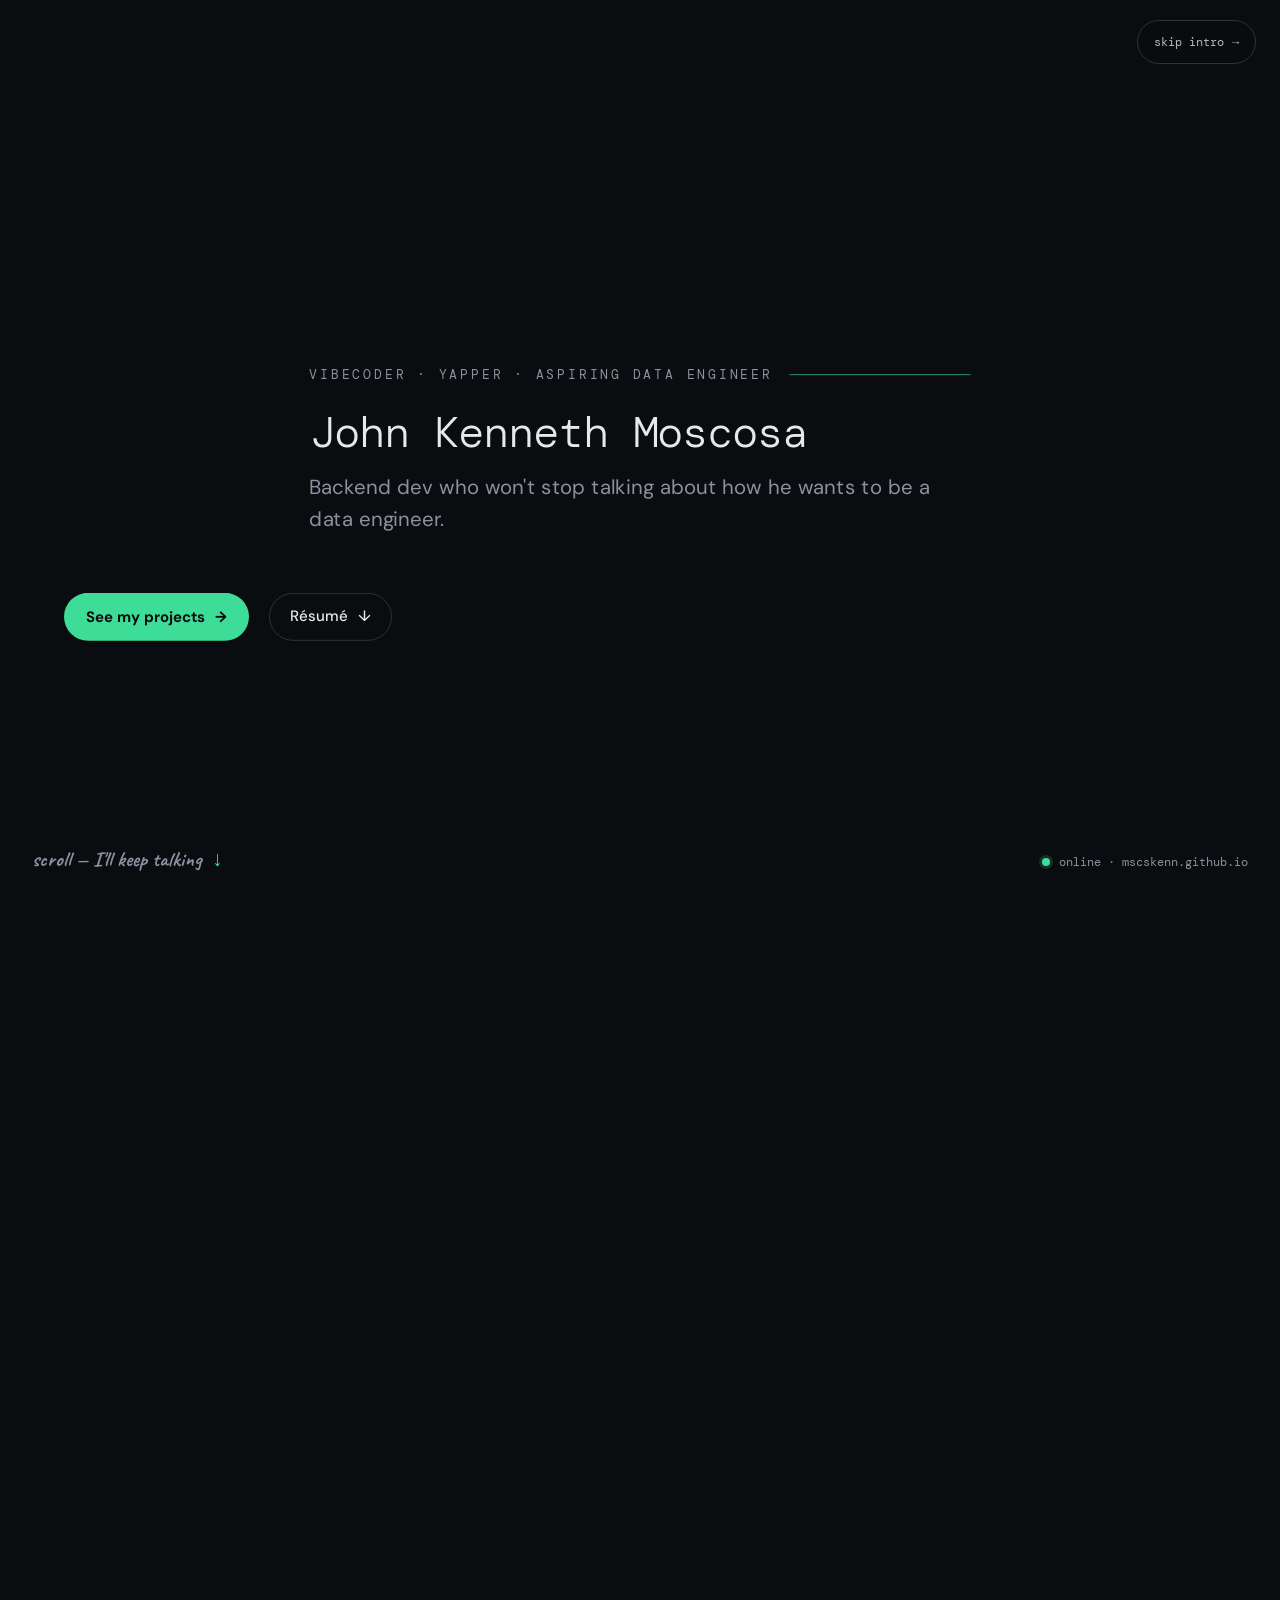
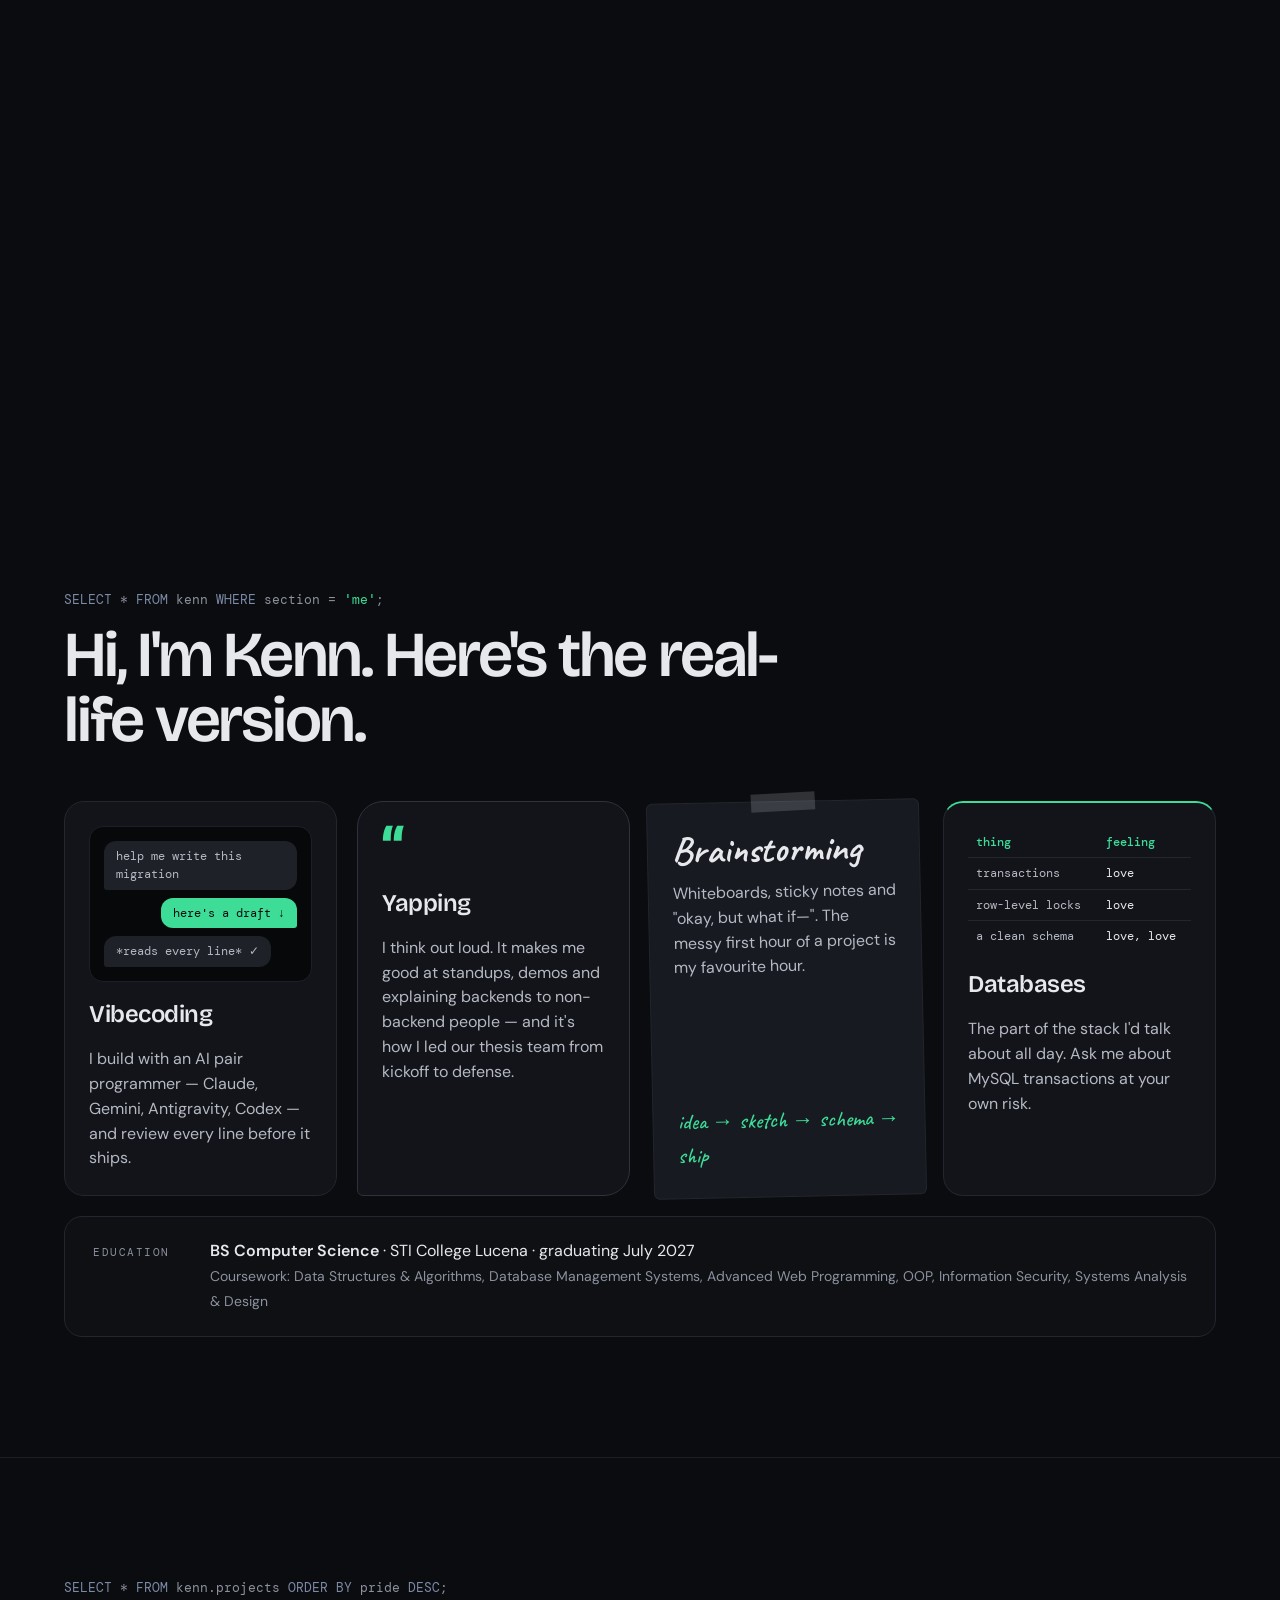
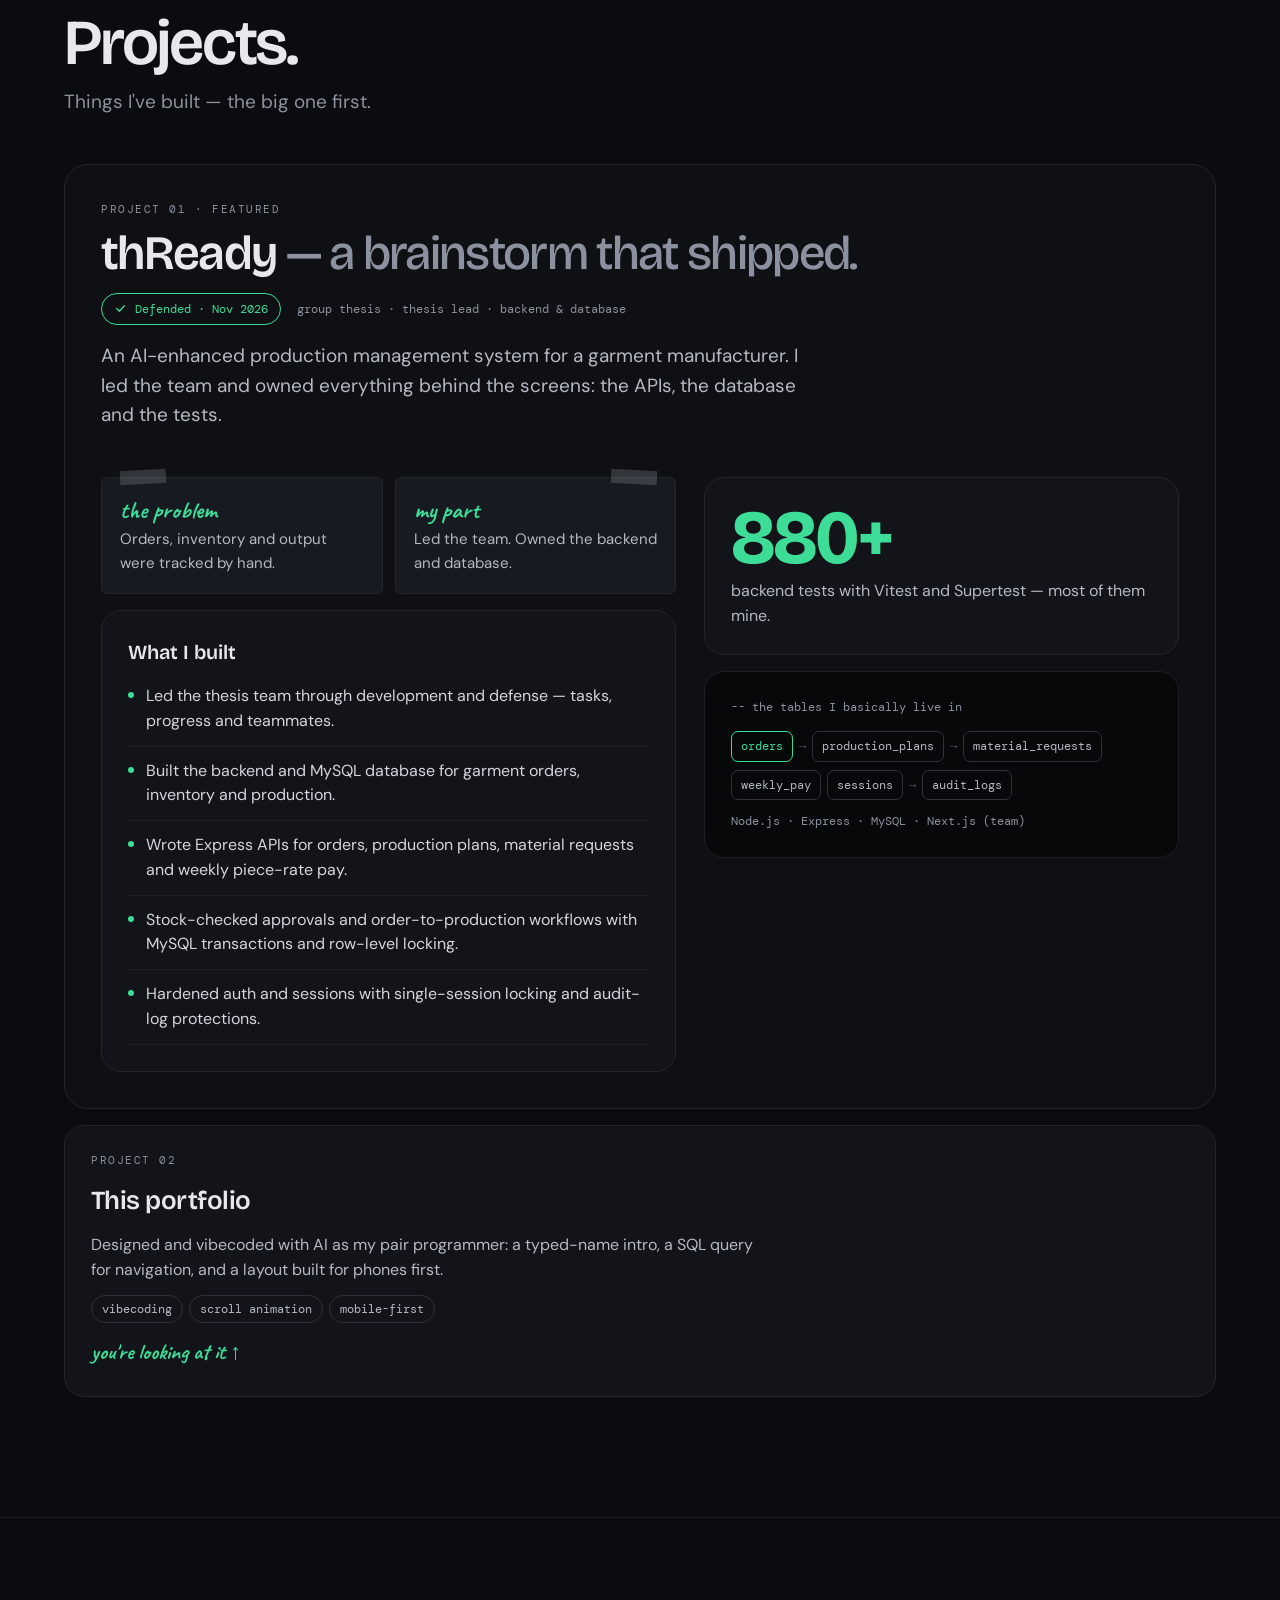
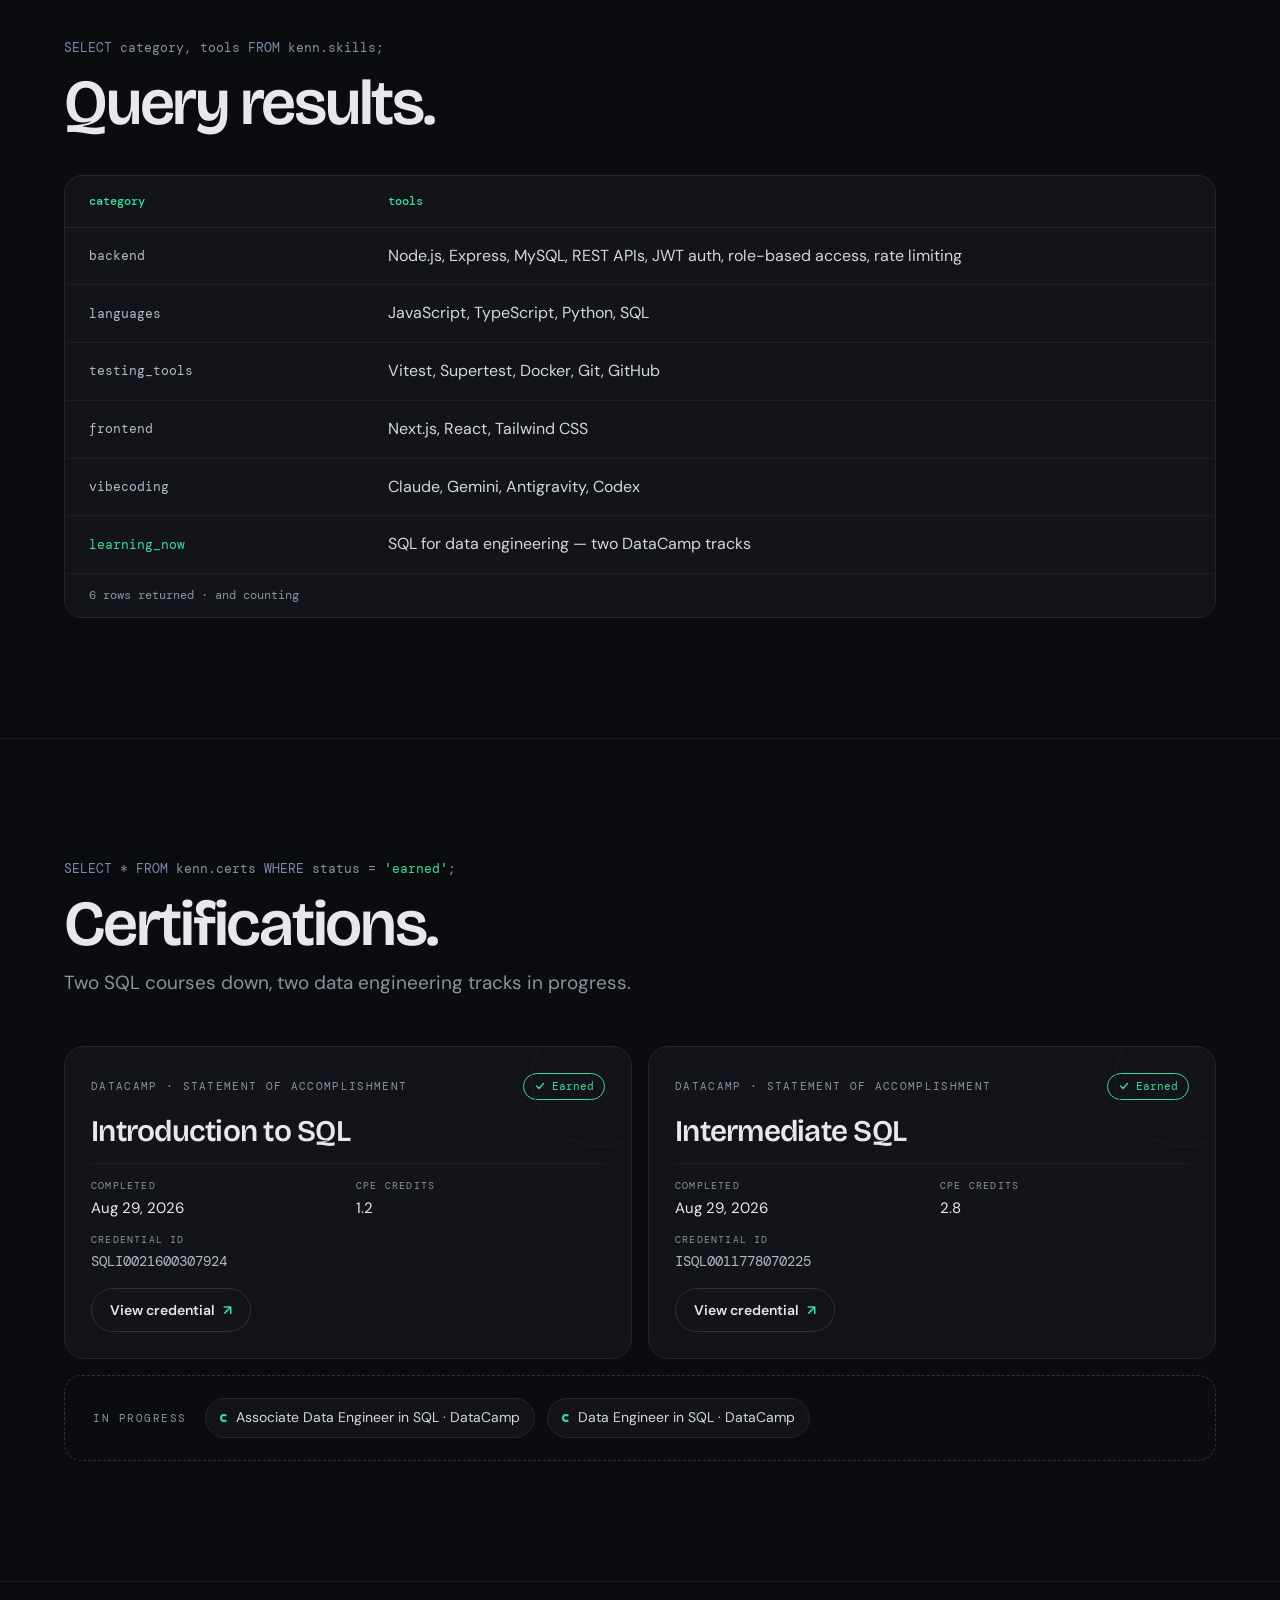
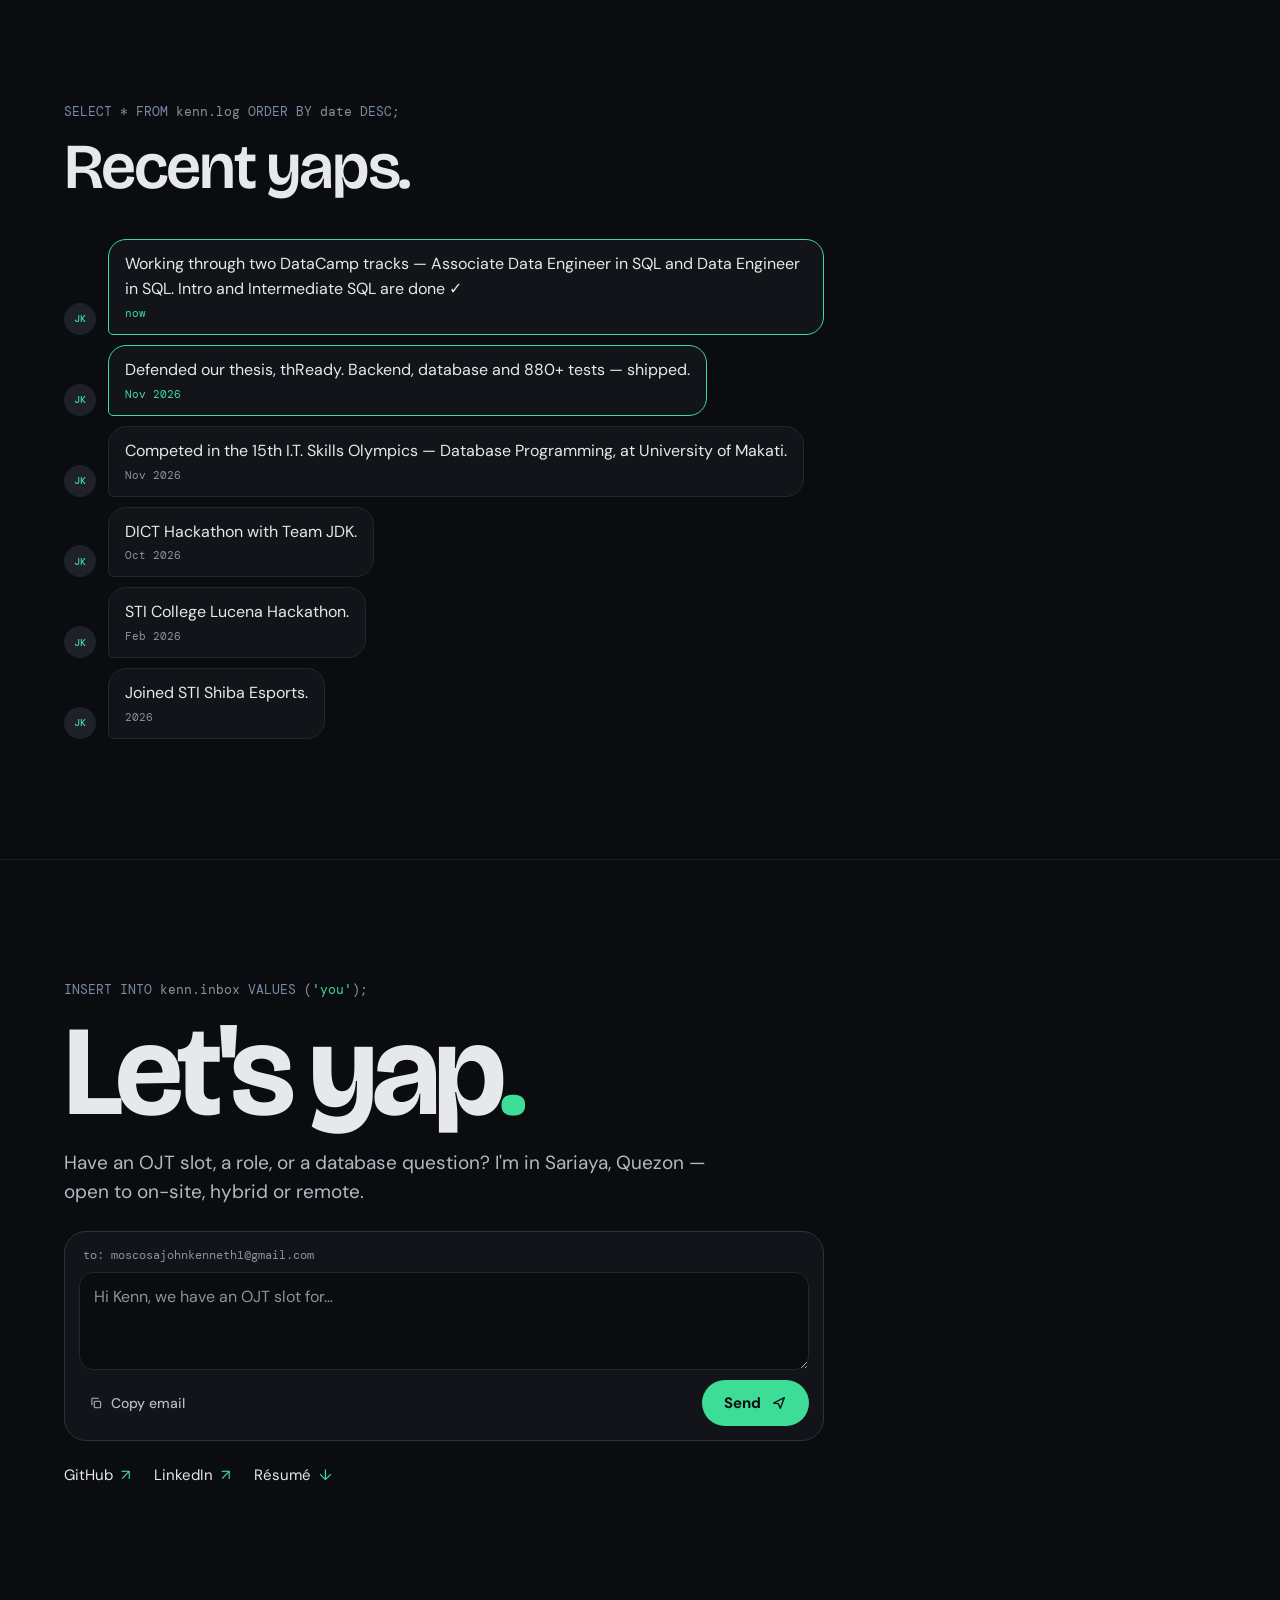
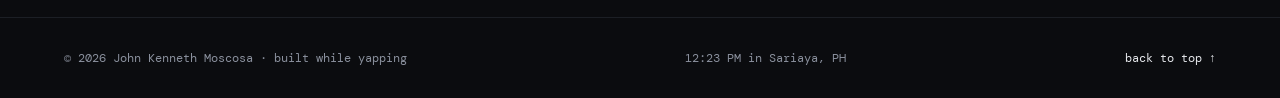
==== commit 6212cd7d: "Show Kenn's photo in the nav instead of "JK" - assets/brand/kenn-avatar.webp: Kenn's portrait with t" ====
--- a/index.html
+++ b/index.html
@@ -27,15 +27,15 @@
     try { if (window.matchMedia('(prefers-reduced-motion: reduce)').matches) r.classList.add('reduced'); } catch (e) {}
   })();
 </script>
-<link rel="stylesheet" href="style.css?v=11">
-<script src="script.js?v=11" defer></script>
+<link rel="stylesheet" href="style.css?v=12">
+<script src="script.js?v=12" defer></script>
 </head>
 <body>
 <a class="skip-link" href="#me">Skip to content</a>
 
 <header class="topbar" id="topbar">
   <button type="button" class="brand" data-go="home" aria-label="John Kenneth Moscosa, home">
-    <span class="brand-mark" aria-hidden="true">JK<span class="brand-dot"></span></span>
+    <span class="brand-mark" aria-hidden="true"><img class="brand-photo" src="assets/brand/kenn-avatar.webp" alt="" width="32" height="32"><span class="brand-dot"></span></span>
     <span class="brand-name">kenn</span>
   </button>
   <nav class="sql-nav" aria-label="Sections">
--- a/style.css
+++ b/style.css
@@ -108,6 +108,7 @@
   background: var(--bubble); color: var(--text);
   font-family: var(--f-mono); font-size: 11px; font-weight: 500;
 }
+.brand-photo { display: block; width: 100%; height: 100%; border-radius: 50%; object-fit: cover; }
 .brand-dot {
   position: absolute; right: -1px; bottom: -1px;
   width: 10px; height: 10px; border-radius: 50%;
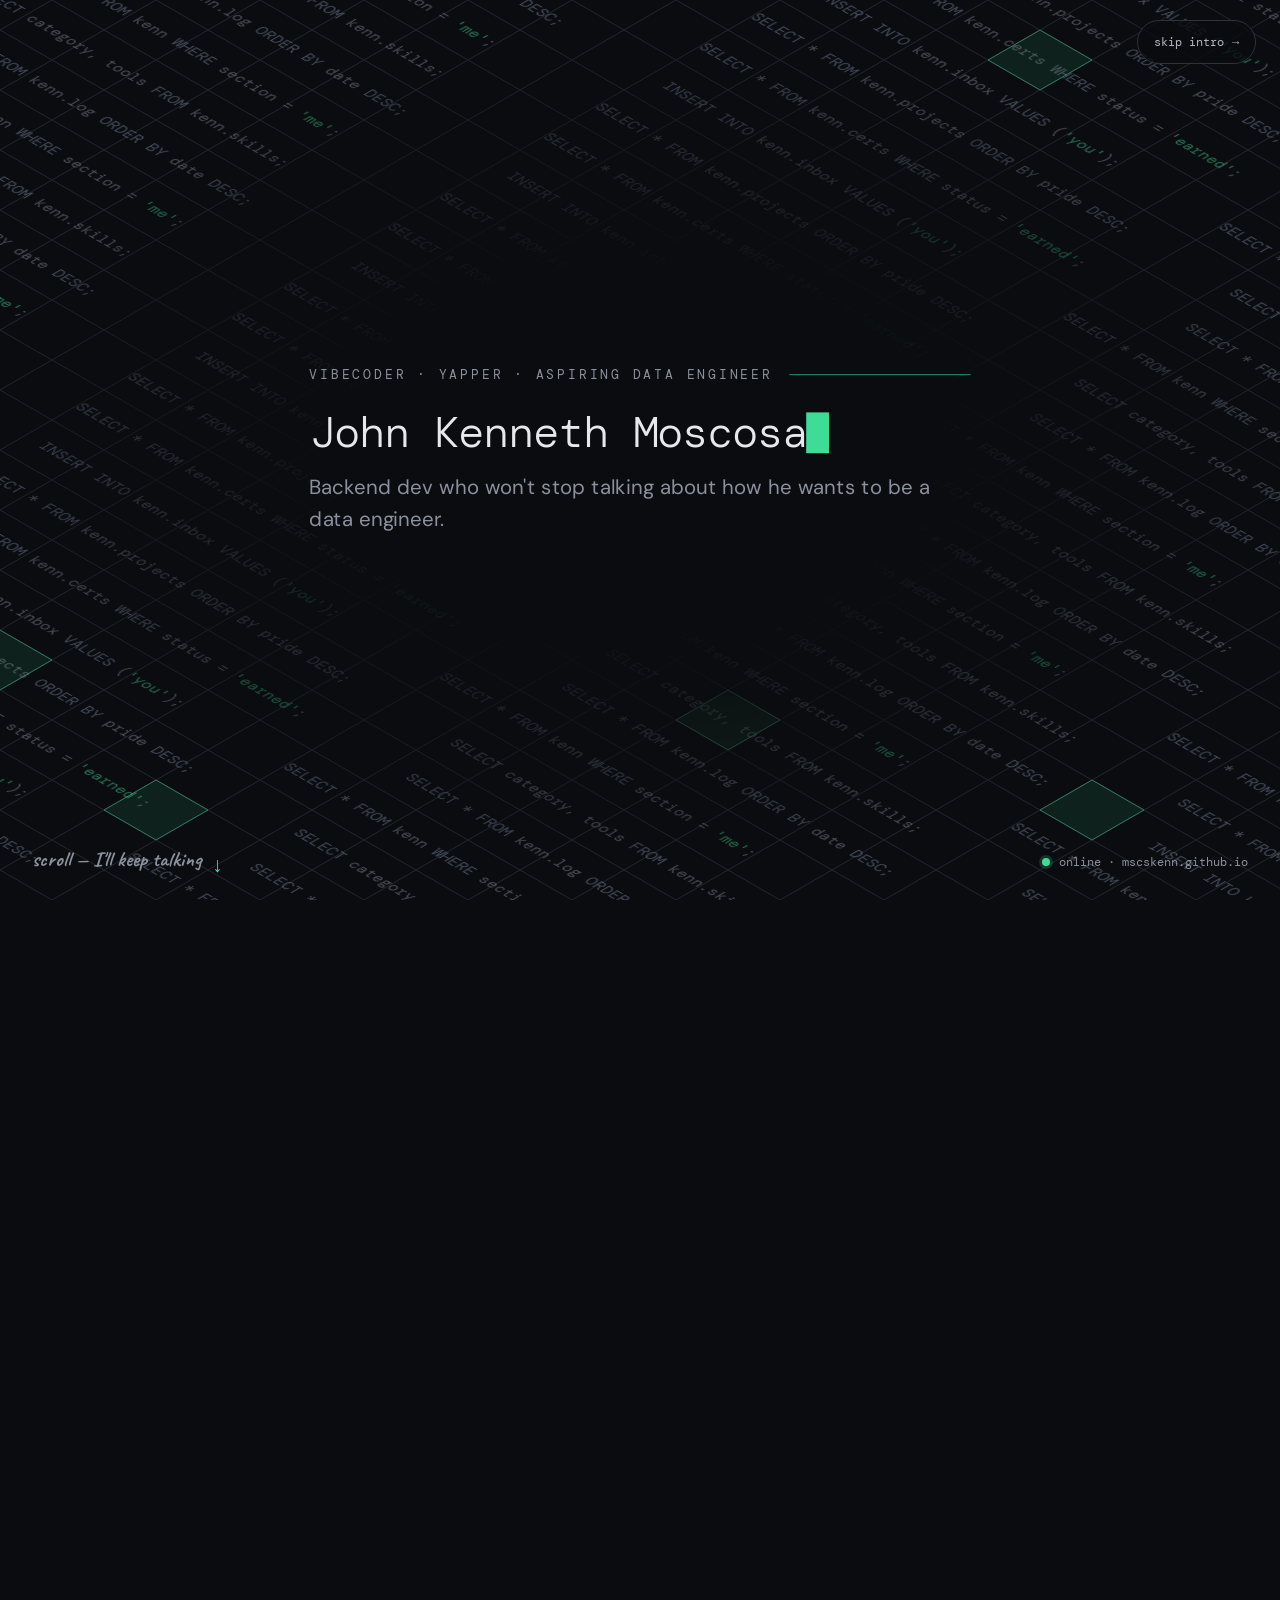
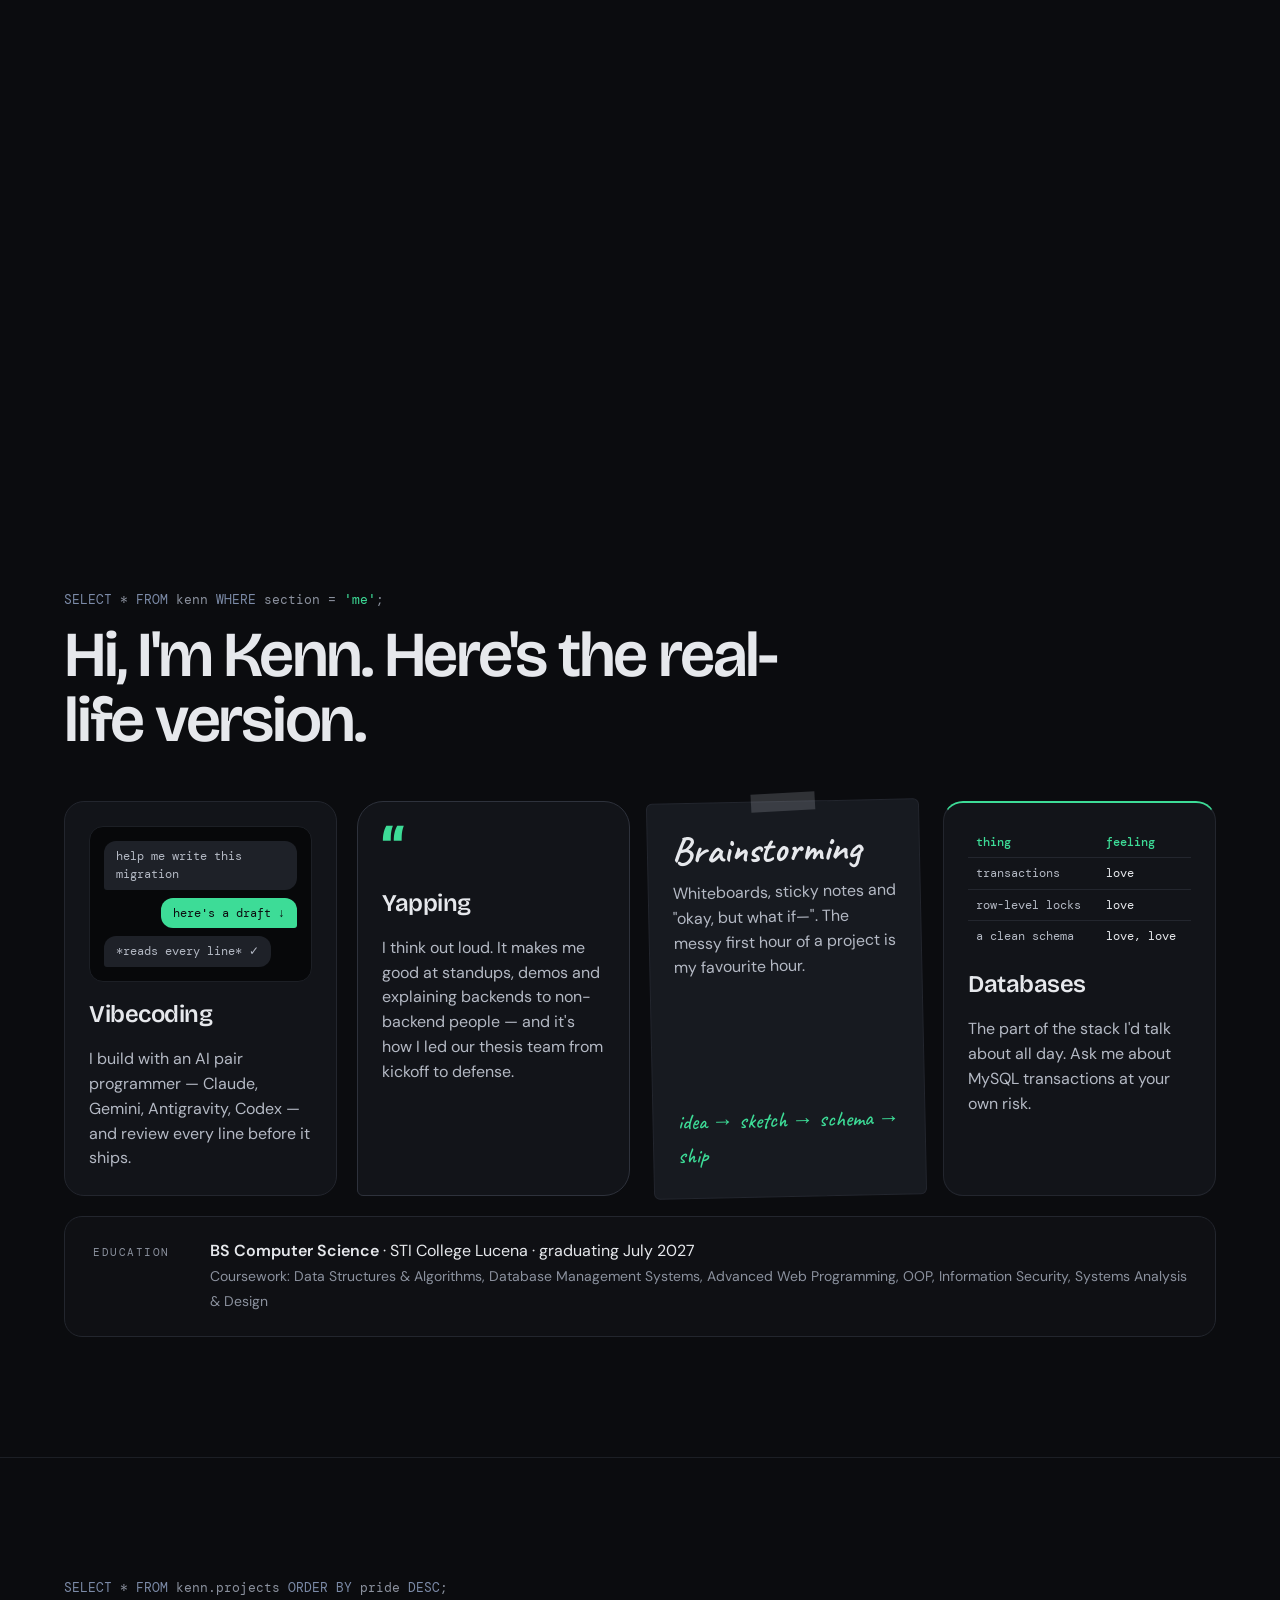
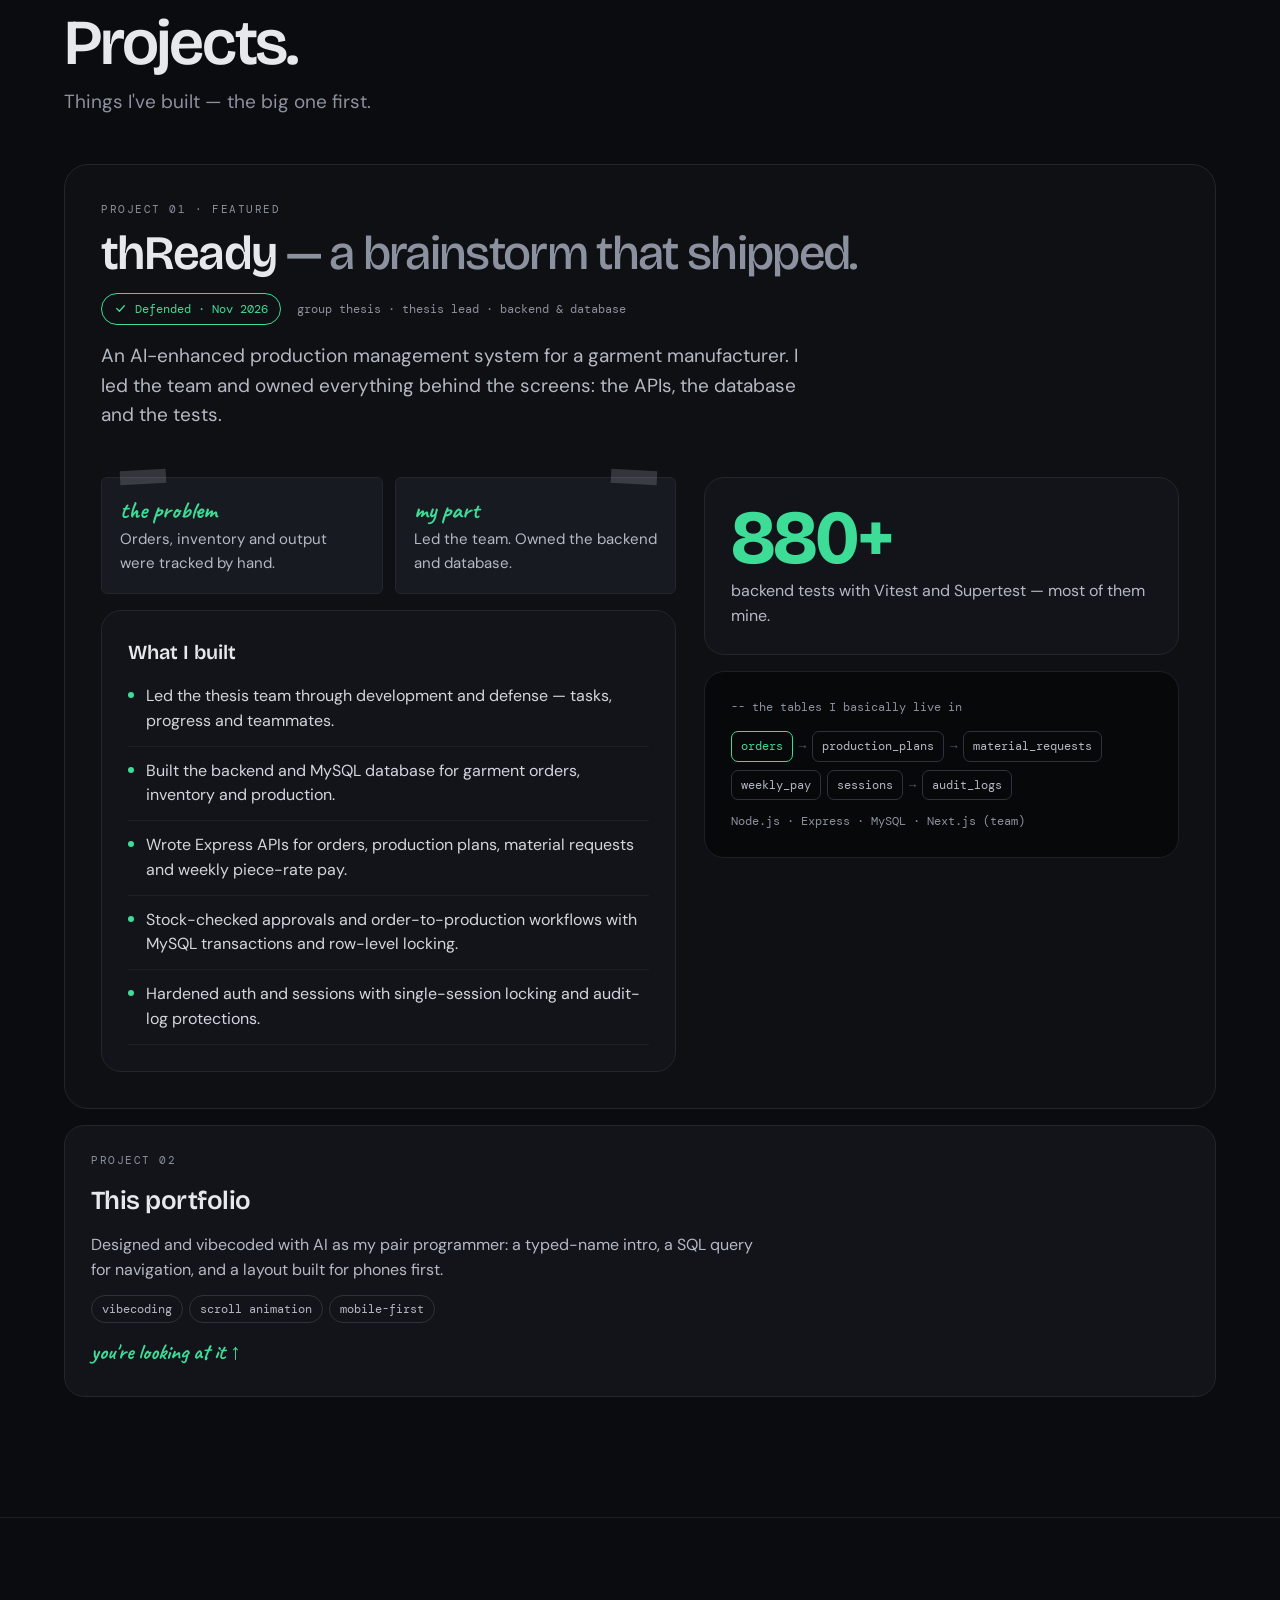
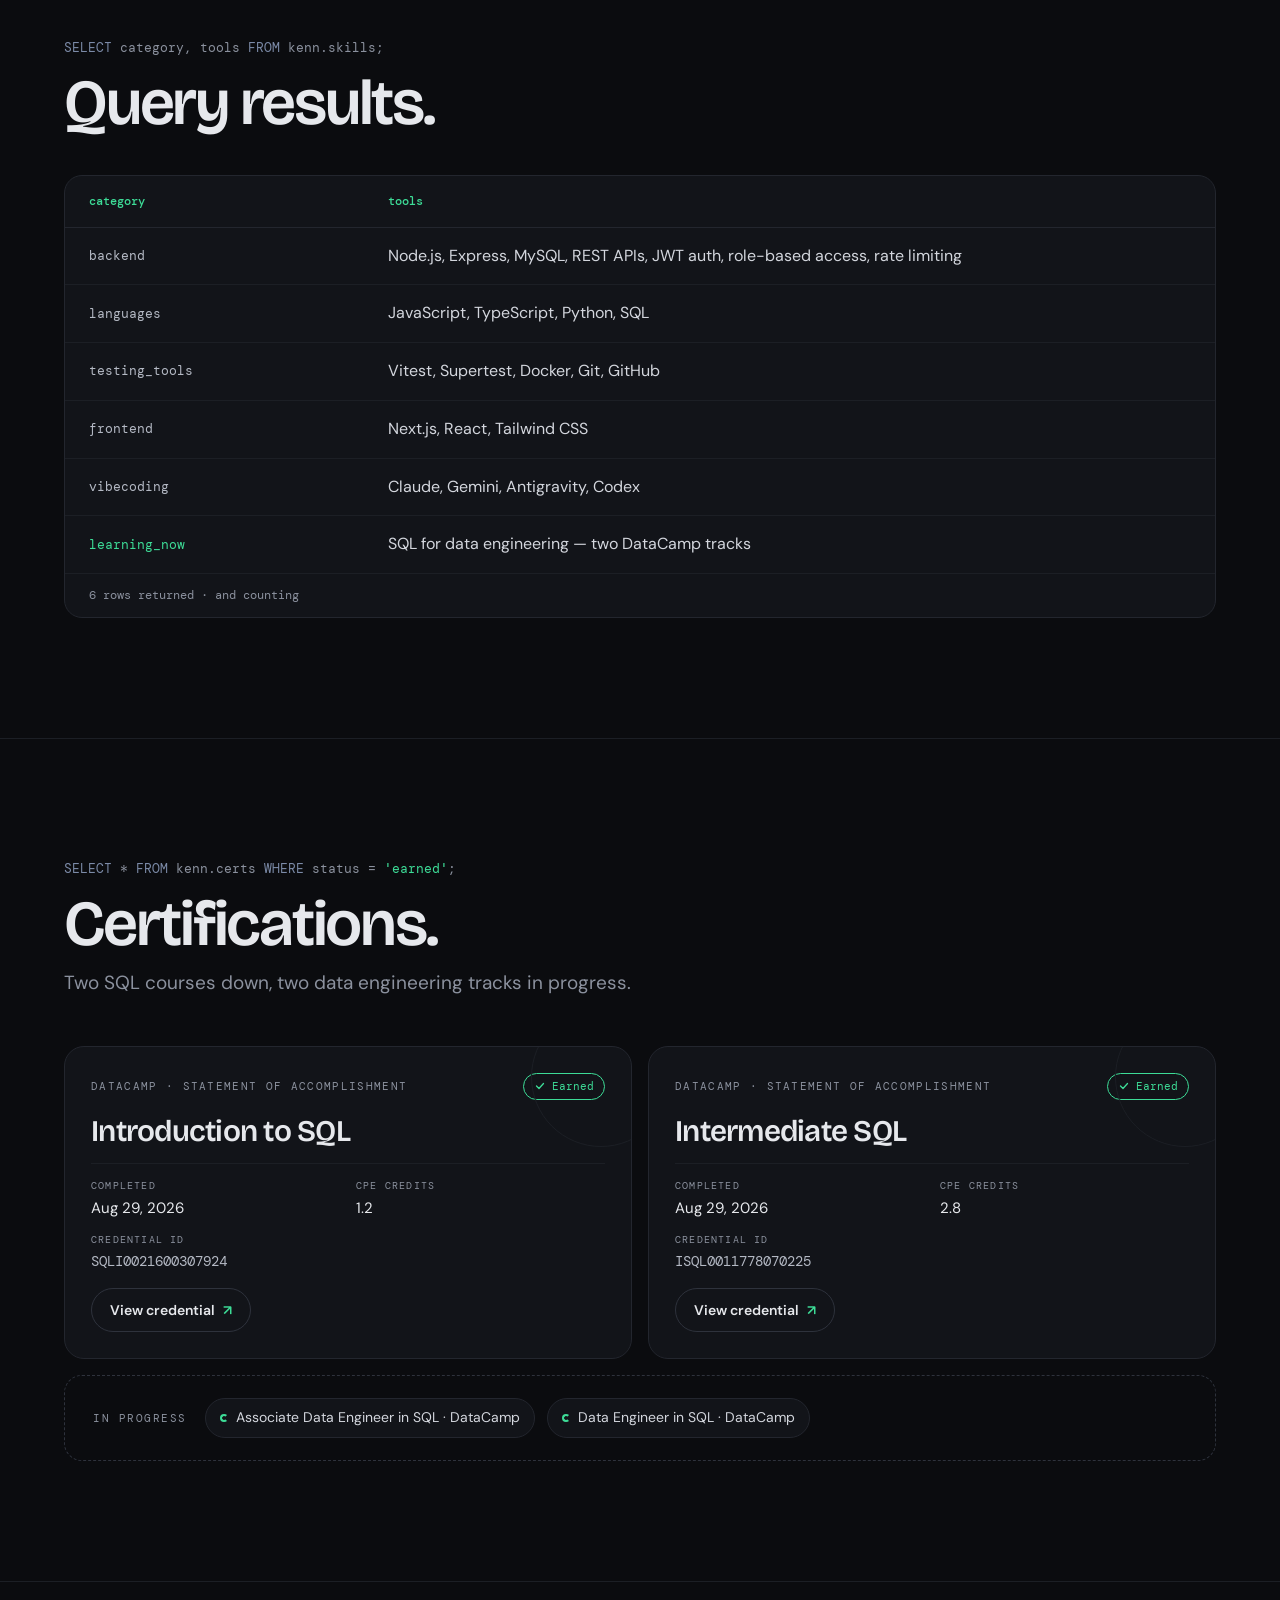
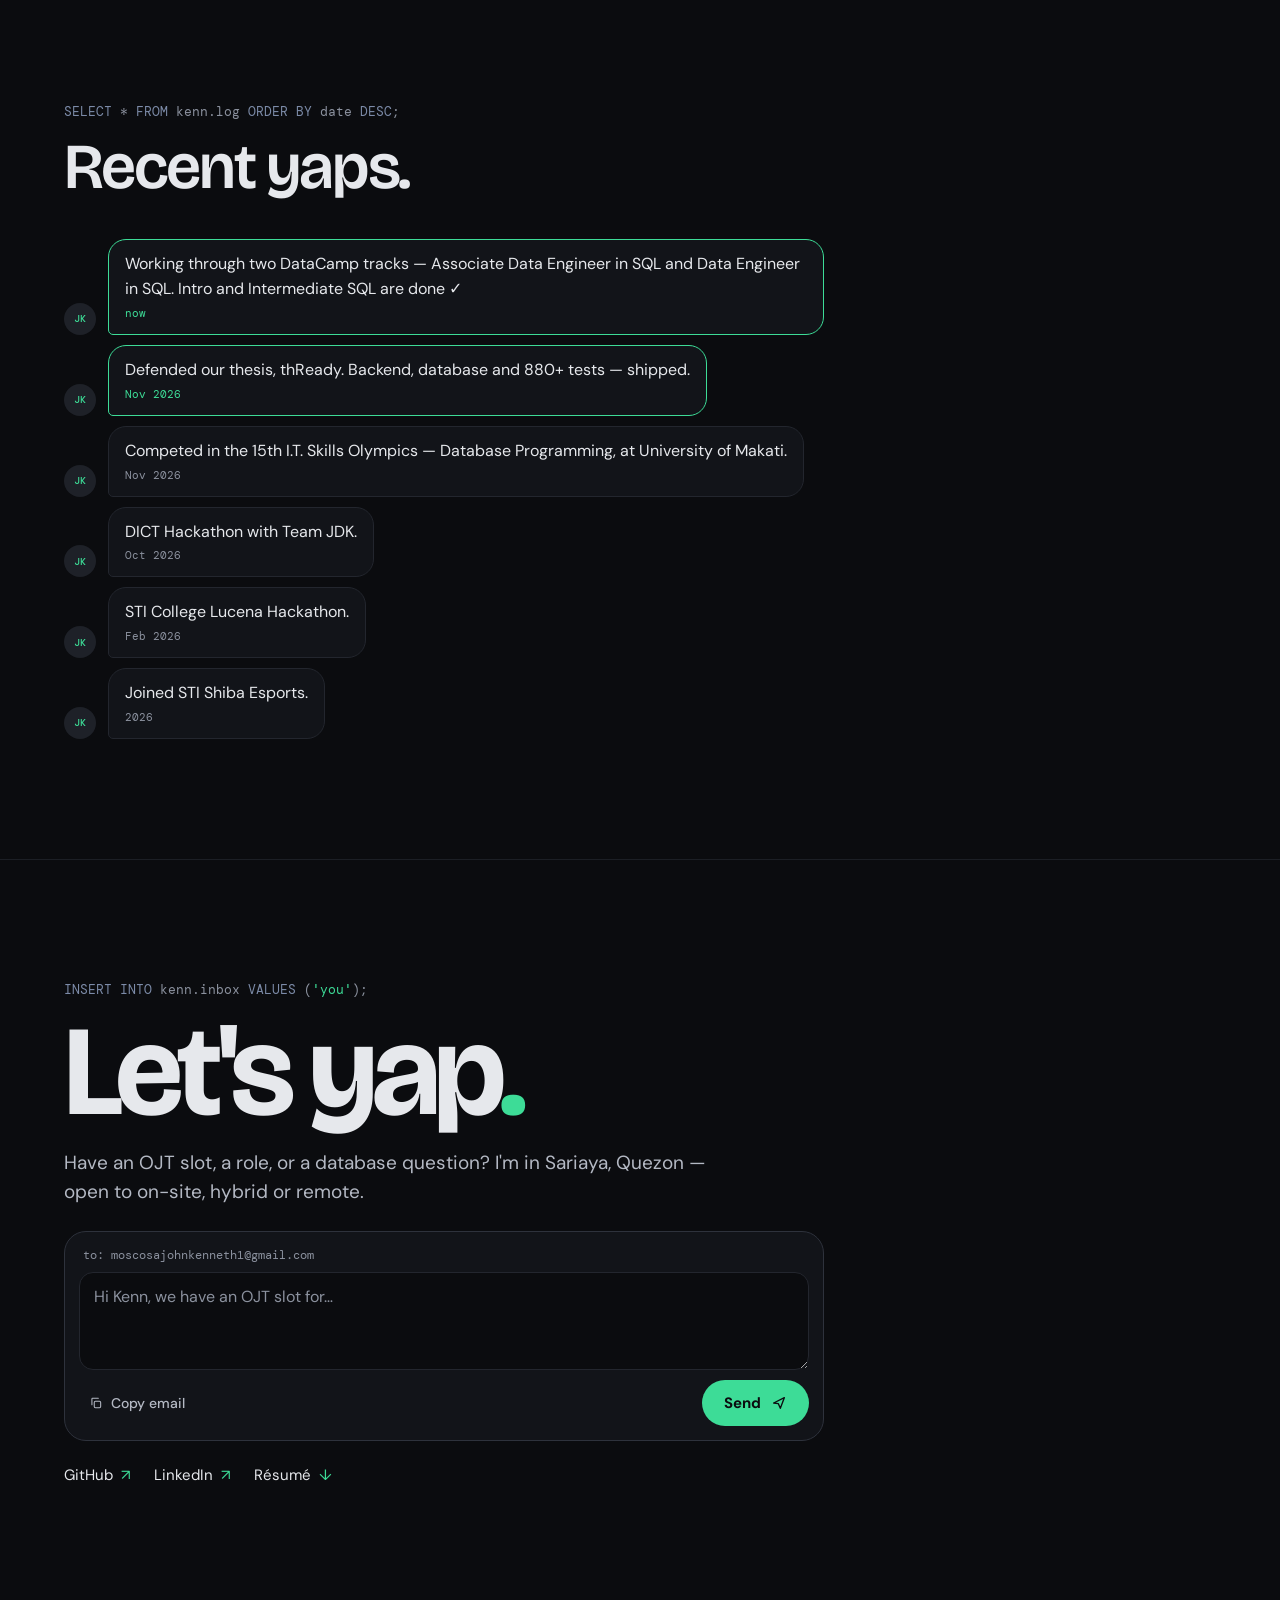
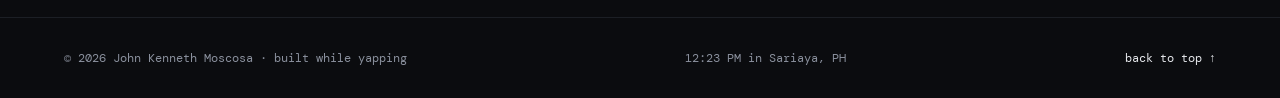
==== commit f8e120a5: "Add scroll-blended SQL floor background" ====
--- a/index.html
+++ b/index.html
@@ -27,10 +27,22 @@
     try { if (window.matchMedia('(prefers-reduced-motion: reduce)').matches) r.classList.add('reduced'); } catch (e) {}
   })();
 </script>
-<link rel="stylesheet" href="style.css?v=12">
-<script src="script.js?v=12" defer></script>
+<link rel="stylesheet" href="style.css?v=13">
+<script src="script.js?v=13" defer></script>
 </head>
 <body>
+<div class="site-bg" id="siteBg" aria-hidden="true">
+  <svg class="site-bg-grid" id="siteBgGrid" width="100%" height="100%">
+    <defs>
+      <pattern id="siteBgPattern" width="104" height="60" patternUnits="userSpaceOnUse">
+        <path class="site-bg-cell" d="M0 30 L52 0 L104 30 L52 60 Z" fill="none" stroke-width="1"></path>
+      </pattern>
+    </defs>
+    <rect width="100%" height="100%" fill="url(#siteBgPattern)"></rect>
+    <g id="siteBgTiles"></g>
+  </svg>
+  <div class="site-bg-text" id="siteBgText"><div class="site-bg-plane" id="siteBgPlane"></div></div>
+</div>
 <a class="skip-link" href="#me">Skip to content</a>
 
 <header class="topbar" id="topbar">
--- a/style.css
+++ b/style.css
@@ -13,6 +13,7 @@
   --muted: #8B919E;
   --sql-keyword: #7C8BA8;
   --accent: #3DDC97;   /* alternates kept in the design: #5B8CFF, #F5A524, #E6E8EC */
+  --floor-lit: rgba(61, 220, 151, 0.10);
 
   /* extra greys used by the design */
   --bubble: #1E2128;
@@ -50,13 +51,43 @@
 body {
   margin: 0;
   overflow-x: hidden;
-  background: var(--bg);
+  background: transparent;
   color: var(--text);
   font-family: var(--f-body);
   font-size: 16px;
   line-height: 1.55;
   -webkit-font-smoothing: antialiased;
 }
+
+/* ---------- queries on the floor ---------- */
+
+.site-bg {
+  position: fixed; inset: 0; z-index: -1;
+  overflow: hidden; pointer-events: none; contain: strict;
+}
+.site-bg-grid, .site-bg-text { position: absolute; inset: 0; }
+.site-bg-grid .site-bg-cell { stroke: var(--line); }
+.site-bg-lit {
+  fill: var(--floor-lit); stroke: var(--accent); stroke-opacity: 0.45; stroke-width: 1;
+  animation: kenn-twinkle 1.4s ease-in-out infinite alternate;
+}
+.site-bg-lit:nth-child(even) { animation-delay: -0.7s; }
+.site-bg-grid, .site-bg-text {
+  -webkit-mask-image: radial-gradient(ellipse 52% 46% at 50% 50%, rgba(0,0,0,var(--hole,0)) 0%, rgba(0,0,0,var(--hole,0)) 42%, #000 100%);
+          mask-image: radial-gradient(ellipse 52% 46% at 50% 50%, rgba(0,0,0,var(--hole,0)) 0%, rgba(0,0,0,var(--hole,0)) 42%, #000 100%);
+}
+.site-bg-text { overflow: hidden; opacity: 0.5; }
+.site-bg-plane {
+  position: absolute; transform-origin: 0 0;
+  transform: matrix(0.866, 0.5, -0.866, 0.5, 0, 0);
+  font: 15px var(--f-mono); color: var(--muted);
+}
+.site-bg-row { height: 60px; line-height: 60px; white-space: nowrap; overflow: hidden; }
+.q-run { display: inline-block; white-space: nowrap; will-change: transform; animation: q-run 60s linear infinite; }
+.q-run > span { margin-right: 120px; }
+@keyframes q-run { from { transform: translateX(0); } to { transform: translateX(-50%); } }
+.site-bg.is-paused .q-run, .site-bg.is-paused .site-bg-lit { animation-play-state: paused; }
+.reduced .site-bg .q-run, .reduced .site-bg .site-bg-lit { animation: none; }
 
 img, svg { max-width: none; }
 button { -webkit-tap-highlight-color: transparent; }
@@ -267,6 +298,7 @@
 @keyframes kenn-twinkle { from { opacity: 1; } to { opacity: 0.35; } }
 @keyframes kenn-pulse { 0% { opacity: 0.85; } 50% { opacity: 0.3; } }
 @media (prefers-reduced-motion: reduce) {
+  .site-bg .q-run, .site-bg .site-bg-lit { animation: none; }
   .room * { animation: none !important; }
   .room .murmur { opacity: 0.8; }
   .room .kenn-hop.is-hopping { animation: none; }
@@ -795,6 +827,7 @@
 /* ---------- print ---------- */
 
 @media print {
+  .site-bg { display: none !important; }
   .topbar, .tabbar, .skip-intro, .cue, .cue-url, .composer, .room-notes { display: none !important; }
   .intro-track, .stage { height: auto !important; position: static; }
   .name-fx, .lede, .actions, .strip, .hero-illus { opacity: 1 !important; visibility: visible !important; transform: none !important; }
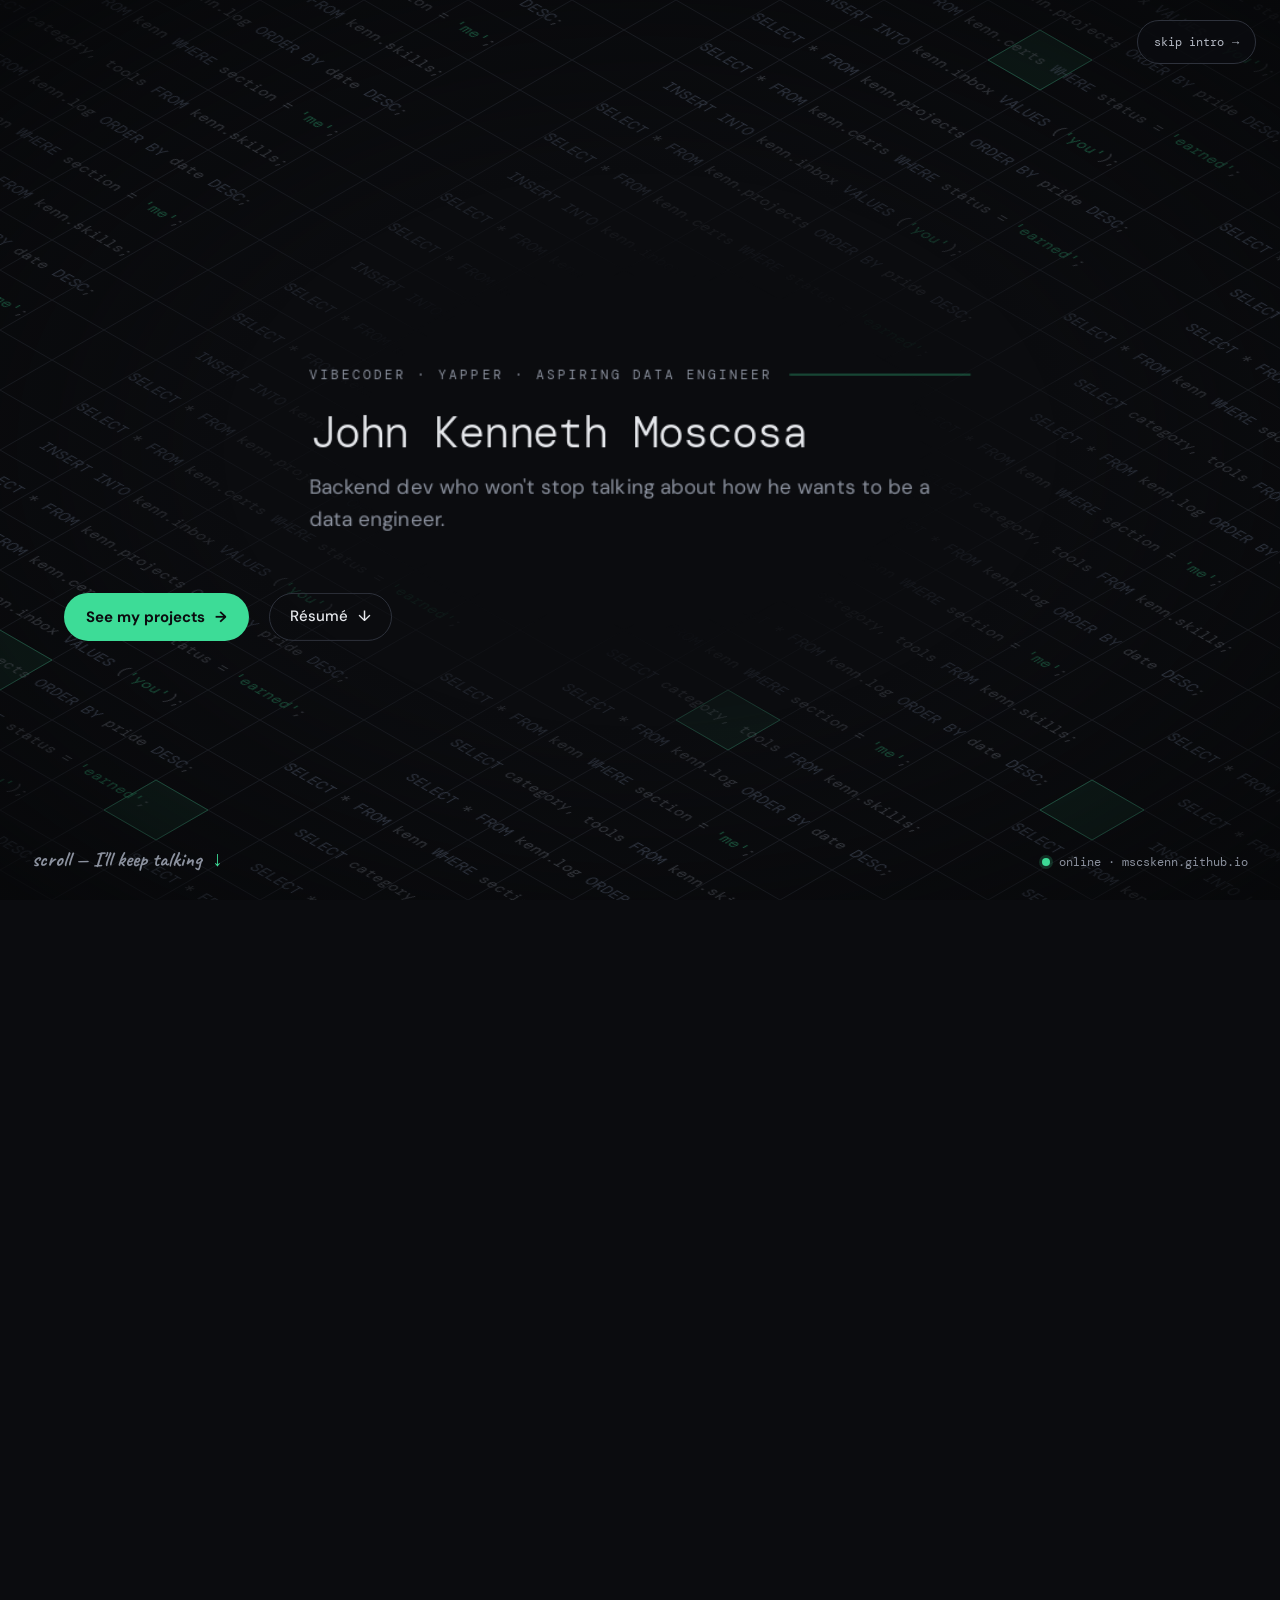
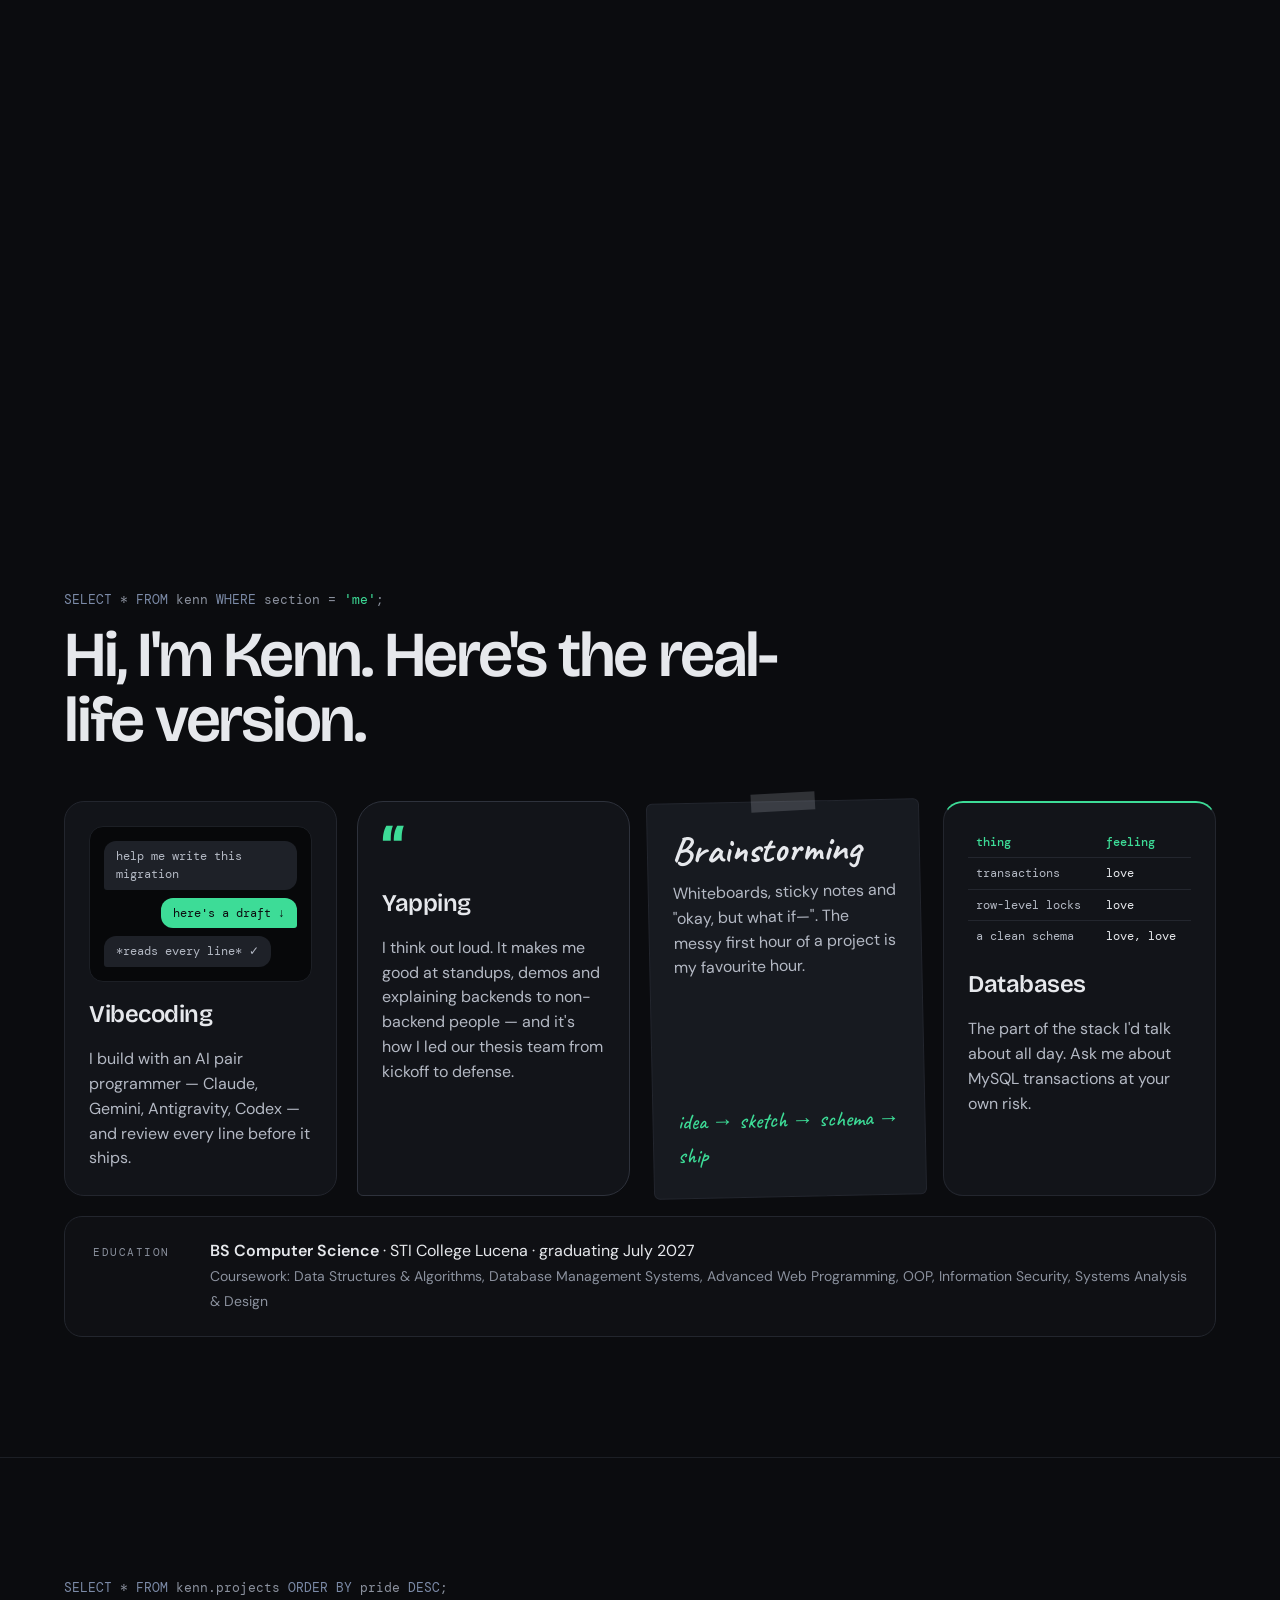
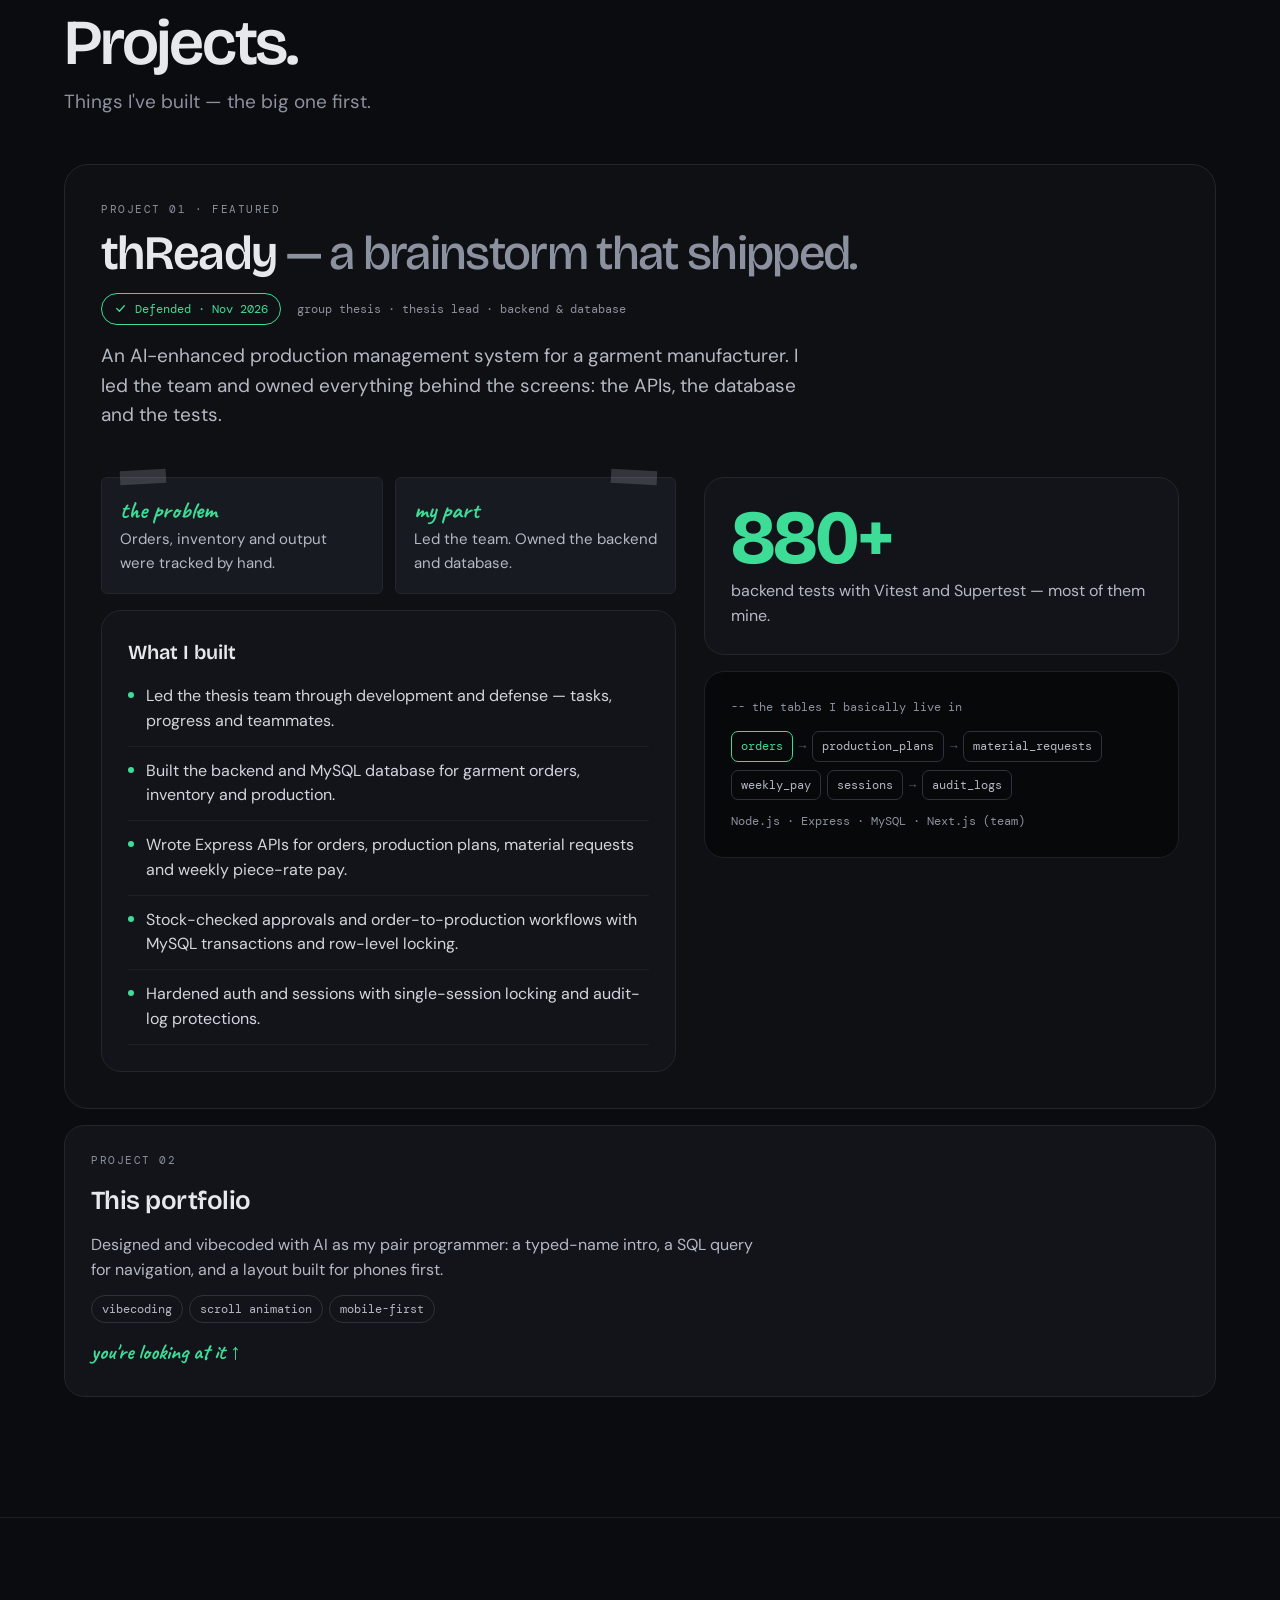
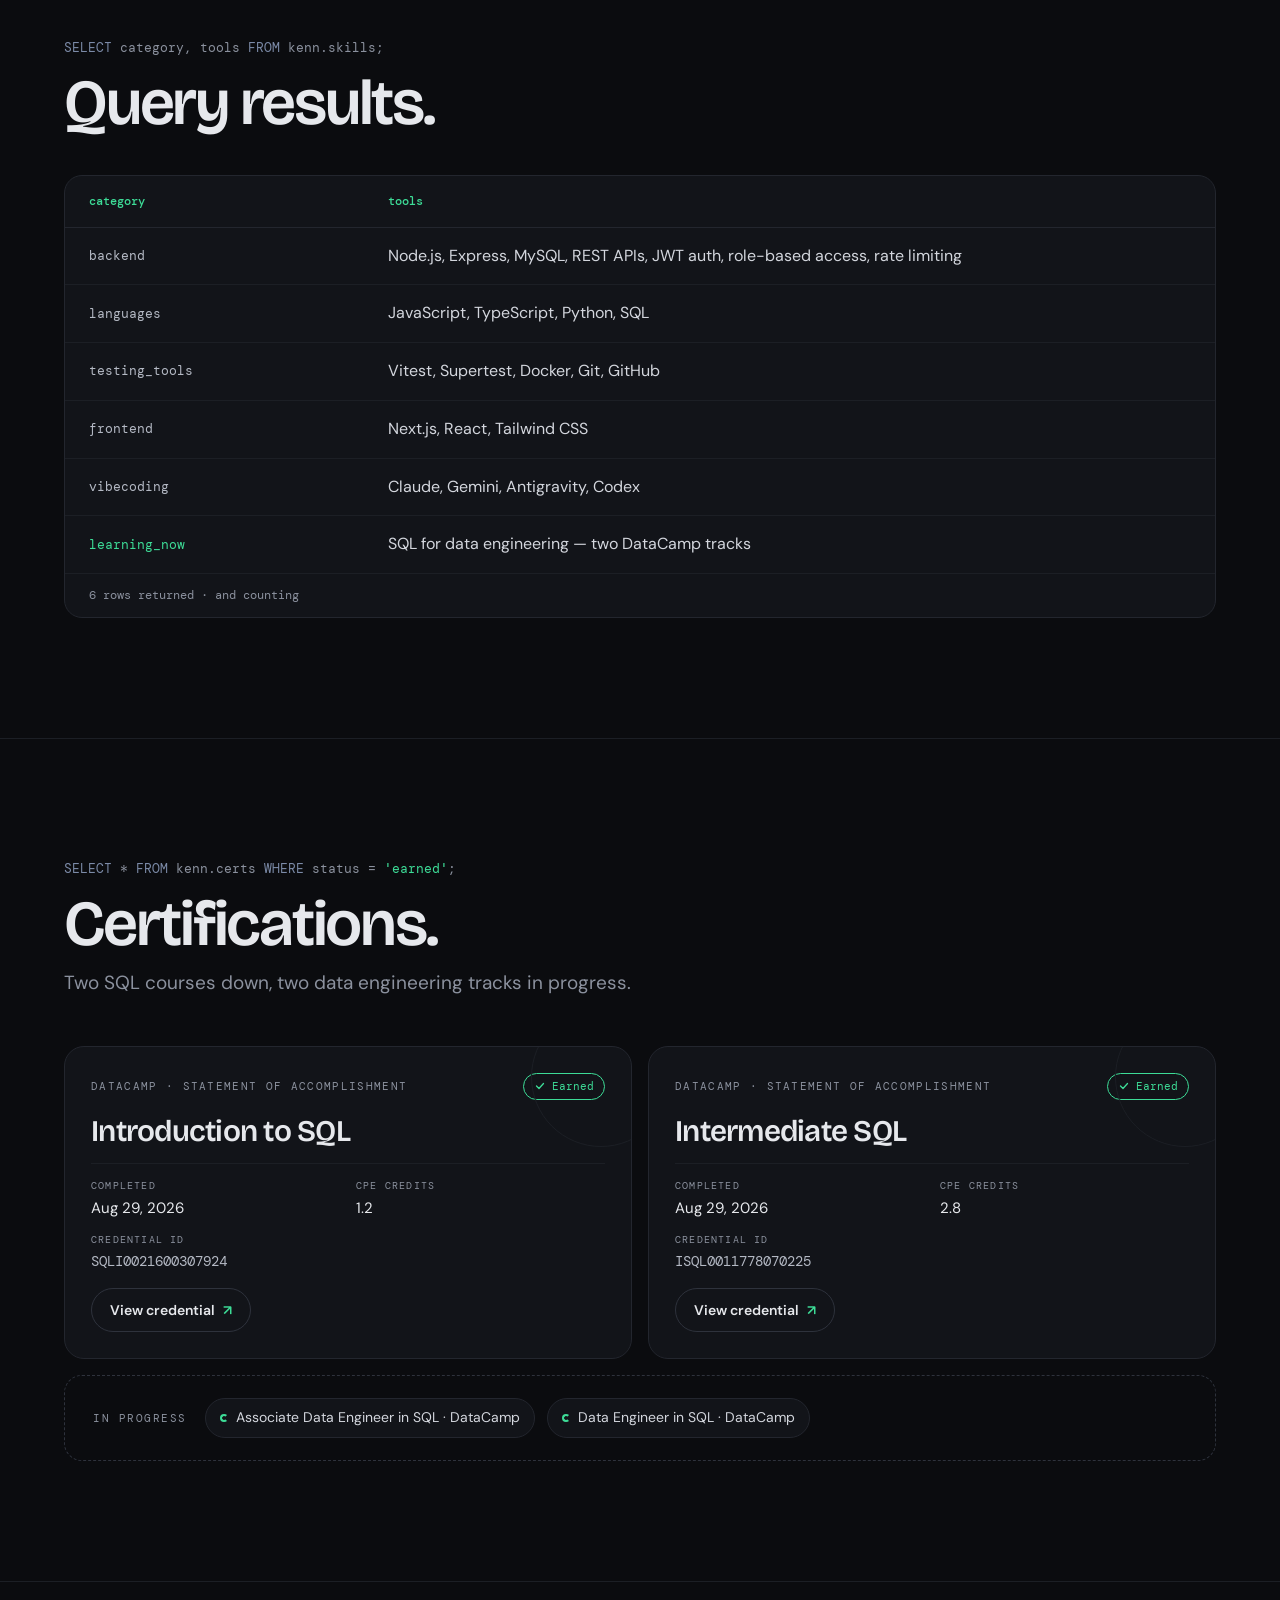
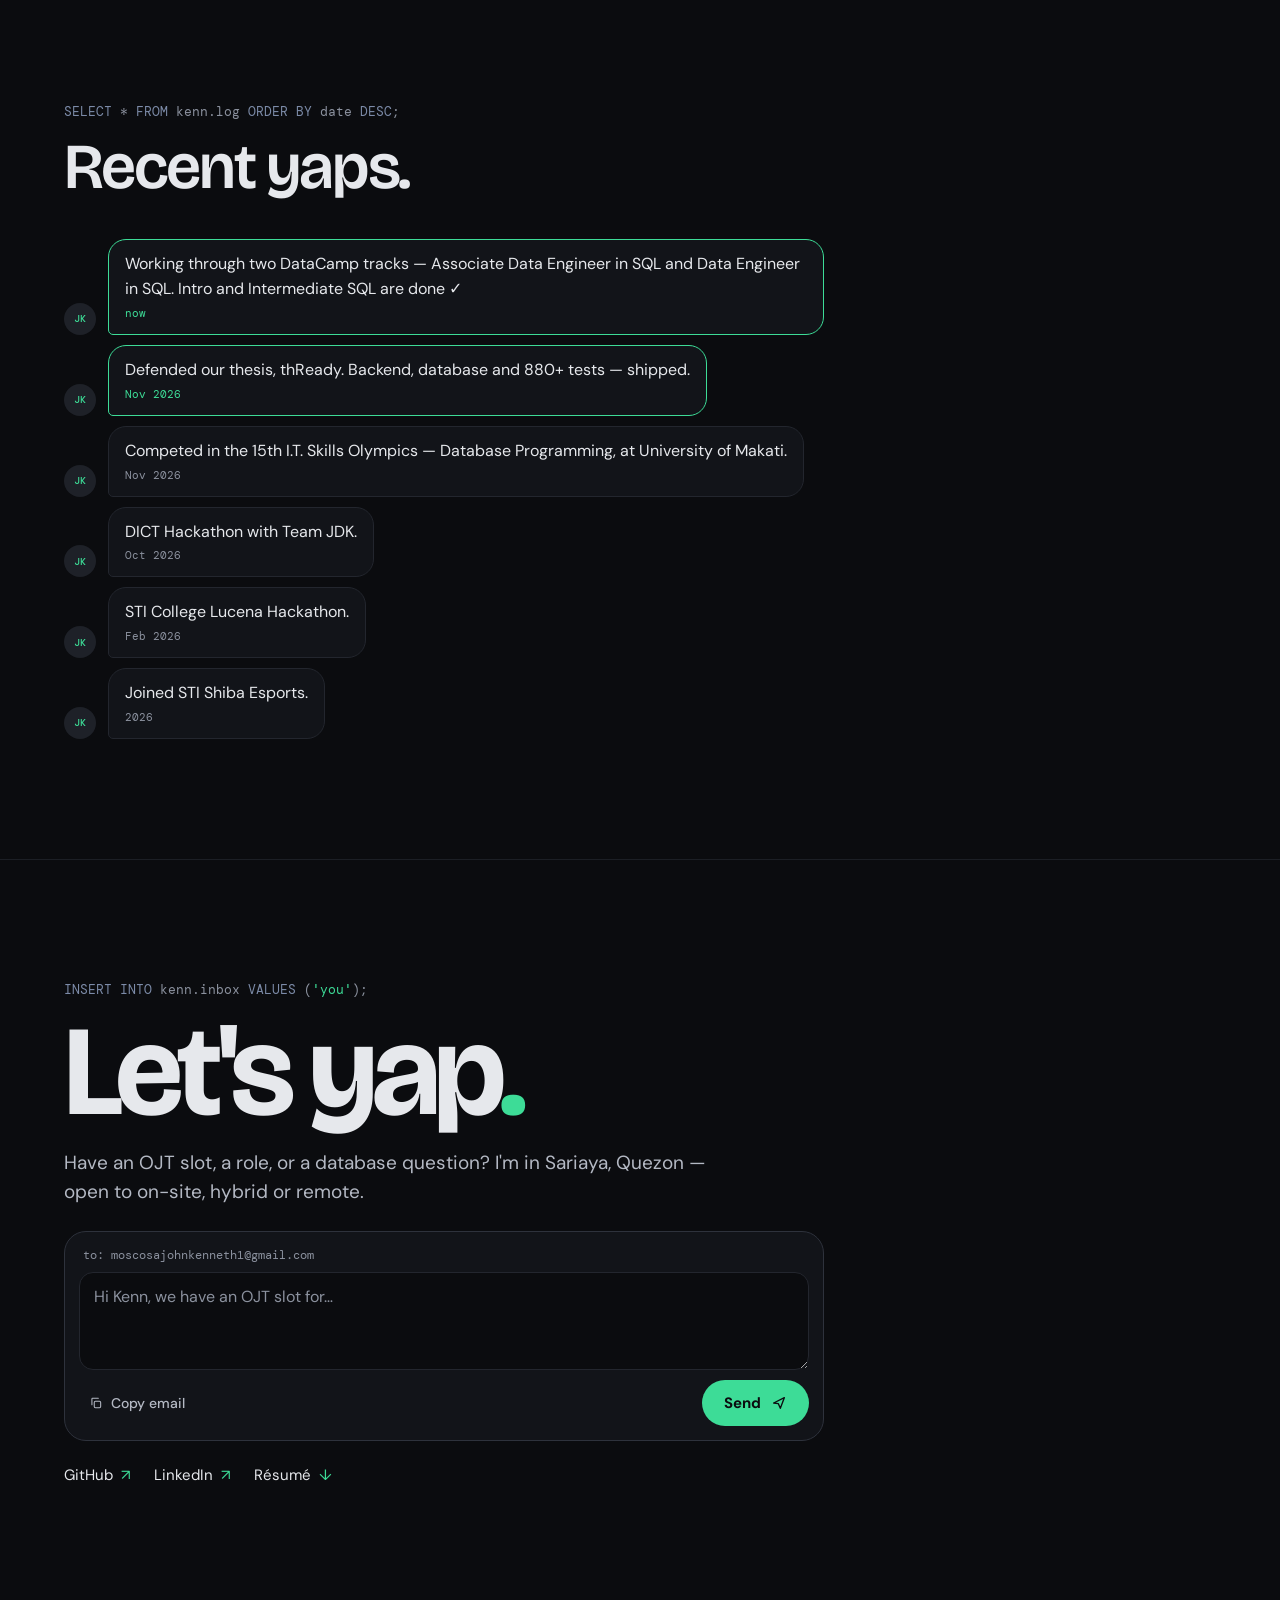
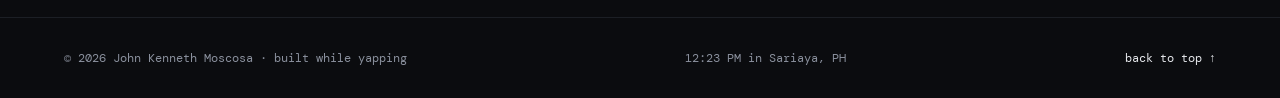
==== commit 3786e883: "Add once-per-load SQL hero sequence" ====
--- a/index.html
+++ b/index.html
@@ -25,10 +25,11 @@
     var r = document.documentElement;
     r.classList.add('js');
     try { if (window.matchMedia('(prefers-reduced-motion: reduce)').matches) r.classList.add('reduced'); } catch (e) {}
+    if (!r.classList.contains('reduced') && !location.hash && !(window.pageYOffset || r.scrollTop)) r.classList.add('load-playing');
   })();
 </script>
-<link rel="stylesheet" href="style.css?v=13">
-<script src="script.js?v=13" defer></script>
+<link rel="stylesheet" href="style.css?v=14">
+<script src="script.js?v=14" defer></script>
 </head>
 <body>
 <div class="site-bg" id="siteBg" aria-hidden="true">
@@ -40,6 +41,14 @@
     </defs>
     <rect width="100%" height="100%" fill="url(#siteBgPattern)"></rect>
     <g id="siteBgTiles"></g>
+  </svg>
+  <svg class="site-bg-glow" id="siteBgGlow" width="100%" height="100%">
+    <defs>
+      <pattern id="siteBgGlowPattern" width="104" height="60" patternUnits="userSpaceOnUse">
+        <path d="M0 30 L52 0 L104 30 L52 60 Z" fill="none" stroke="var(--accent)" stroke-width="1.2"></path>
+      </pattern>
+    </defs>
+    <rect width="100%" height="100%" fill="url(#siteBgGlowPattern)"></rect>
   </svg>
   <div class="site-bg-text" id="siteBgText"><div class="site-bg-plane" id="siteBgPlane"></div></div>
 </div>
@@ -69,22 +78,29 @@
 
 <div class="intro-track" id="introTrack">
 <div class="stage" id="stage">
+  <div class="load-query" id="loadQuery" aria-hidden="true"><span class="accent load-prompt">&gt;</span><span class="load-query-run" id="loadQueryRun"><span class="kw">SELECT</span> * <span class="kw">FROM</span> kenn;</span><span class="load-cursor"></span></div>
+  <div class="load-flash" id="loadFlash" aria-hidden="true"></div>
+  <div class="load-vignette" id="loadVignette" aria-hidden="true"></div>
+  <div class="load-ripple" id="loadRipple" aria-hidden="true"></div>
+  <div class="load-result" id="loadResult" aria-hidden="true">-- 1 row returned</div>
+  <div class="load-ghost" id="loadGhost" aria-hidden="true"></div>
 
   <div class="hero">
     <div class="hero-copy">
 
       <div class="name-box" id="nameBox">
         <div class="name-fx" id="nameFx">
+        <div class="name-load" id="nameLoad">
           <div class="eyebrow" id="eyebrow">
             <span class="eyebrow-text">Vibecoder · Yapper · Aspiring data engineer</span>
             <span class="eyebrow-line" id="eyebrowLine" aria-hidden="true"></span>
           </div>
           <h1 class="name">
             <span class="sr-only">John Kenneth Moscosa</span>
-            <span class="typing-dots" id="typingDots" aria-hidden="true"><span></span><span></span><span></span></span>
-            <span class="name-line" aria-hidden="true"><span id="typed1"></span><span class="caret" id="caret1"></span><span class="name-rest" id="rest1">John Kenneth</span></span><span class="name-line name-line-2" aria-hidden="true"><span id="typed2"></span><span class="caret" id="caret2"></span><span class="name-rest" id="rest2">Moscosa</span></span>
+            <span class="name-line" aria-hidden="true">John Kenneth</span><span class="name-line name-line-2" aria-hidden="true">Moscosa</span>
           </h1>
           <p class="sub" id="sub">Backend dev who won't stop talking about how he wants to be a data engineer.</p>
+        </div>
         </div>
       </div>
 
--- a/style.css
+++ b/style.css
@@ -2,6 +2,8 @@
    John Kenneth Moscosa — portfolio
    Ported from design/Me2.dc.html. Mobile is width < 760px.
    ========================================================================== */
+
+@property --hole { syntax: '<number>'; inherits: true; initial-value: 0; }
 
 :root {
   --bg: #0B0C0F;
@@ -65,14 +67,15 @@
   position: fixed; inset: 0; z-index: -1;
   overflow: hidden; pointer-events: none; contain: strict;
 }
-.site-bg-grid, .site-bg-text { position: absolute; inset: 0; }
+.site-bg-grid, .site-bg-glow, .site-bg-text { position: absolute; inset: 0; }
+.site-bg-glow { opacity: 0; }
 .site-bg-grid .site-bg-cell { stroke: var(--line); }
 .site-bg-lit {
   fill: var(--floor-lit); stroke: var(--accent); stroke-opacity: 0.45; stroke-width: 1;
   animation: kenn-twinkle 1.4s ease-in-out infinite alternate;
 }
 .site-bg-lit:nth-child(even) { animation-delay: -0.7s; }
-.site-bg-grid, .site-bg-text {
+.site-bg-grid, .site-bg-glow, .site-bg-text {
   -webkit-mask-image: radial-gradient(ellipse 52% 46% at 50% 50%, rgba(0,0,0,var(--hole,0)) 0%, rgba(0,0,0,var(--hole,0)) 42%, #000 100%);
           mask-image: radial-gradient(ellipse 52% 46% at 50% 50%, rgba(0,0,0,var(--hole,0)) 0%, rgba(0,0,0,var(--hole,0)) 42%, #000 100%);
 }
@@ -203,6 +206,35 @@
 
 .name-box { display: inline-block; position: relative; z-index: 5; max-width: 100%; }
 .name-fx { transform-origin: 50% 50%; will-change: transform; }
+.name-load { transform-origin: 50% 50%; }
+
+/* ---------- once-per-load query and floor flight ---------- */
+
+.load-query, .load-flash, .load-vignette, .load-ripple, .load-result, .load-ghost {
+  position: absolute; pointer-events: none; opacity: 0;
+}
+.load-query {
+  inset: 0; z-index: 10; display: flex; align-items: center; justify-content: center;
+  font: 24px var(--f-mono); color: var(--text); transform-origin: 50% 50%;
+}
+.load-prompt { margin-right: 14px; }
+.load-query-run { display: inline-block; width: 0; overflow: hidden; white-space: nowrap; }
+.load-cursor { flex: none; width: 0.55em; height: 1.1em; margin-left: 2px; background: var(--accent); }
+.load-playing .load-cursor { animation: load-blink 0.7s steps(1) infinite; }
+@keyframes load-blink { 0%, 50% { opacity: 1; } 50.01%, 100% { opacity: 0; } }
+.load-flash { inset: 0; z-index: 7; background: radial-gradient(ellipse 55% 50% at 50% 50%, rgba(61,220,151,0.14), rgba(61,220,151,0) 70%); }
+.load-vignette { inset: 0; z-index: 0; background: radial-gradient(ellipse 72% 68% at 50% 50%, rgba(7,8,10,0) 45%, rgba(7,8,10,0.55) 82%, rgba(7,8,10,0.9) 100%); }
+.load-ripple {
+  left: 50%; top: 50%; z-index: 2; width: 300px; height: 116px; margin: -58px 0 0 -150px;
+  border-radius: 50%; border: 1px solid rgba(61,220,151,0.55);
+  box-shadow: 0 0 26px 4px rgba(61,220,151,0.22), inset 0 0 26px 4px rgba(61,220,151,0.14);
+}
+.load-result { left: 0; right: 0; top: 66%; z-index: 6; text-align: center; font: 13px var(--f-mono); color: var(--accent); }
+.load-ghost { z-index: 4; transform-origin: 50% 50%; filter: blur(1.5px); }
+.load-ghost-name { transform-origin: 50% 50%; }
+.load-playing .site-bg { opacity: 0; transform: scale(7); filter: blur(14px); transform-origin: 50% 50%; }
+.load-playing .name-load { opacity: 0; }
+.load-playing .cue, .load-playing .cue-url, .load-playing .eyebrow, .load-playing .eyebrow-line, .load-playing .sub { transition: none; }
 
 .eyebrow {
   display: flex; align-items: center; gap: 14px; margin-bottom: 18px;
@@ -228,24 +260,6 @@
 }
 .name-line { display: inline; }
 .name-line-2 { margin-left: 0.565em; }
-
-.caret {
-  display: inline-block; width: 0.5em; height: 0.92em; margin-right: -0.5em;
-  vertical-align: -0.14em; background: var(--accent);
-}
-#caret1 { display: none; }
-
-.typing-dots {
-  position: absolute; left: 0; top: 50%; transform: translateY(-50%);
-  display: inline-flex; align-items: center; gap: 5px;
-  padding: 10px 14px; border-radius: 18px 18px 18px 4px;
-  background: var(--bubble);
-  opacity: 0; transition: opacity 250ms ease;
-}
-.typing-dots span {
-  width: 7px; height: 7px; border-radius: 50%;
-  background: var(--muted); opacity: 0.3; transition: opacity 200ms ease;
-}
 
 .sub {
   margin: 12px 0 0; font-size: 17px; color: var(--muted);
@@ -427,7 +441,6 @@
 .js:not(.reduced) .room [data-reveal] { opacity: 0; }
 .js:not(.reduced) .note { opacity: 0; }
 .js:not(.reduced) .note path { stroke-dashoffset: 1; opacity: 0; }
-.js .name-rest { color: transparent; }
 .reduced .skip-intro, .reduced .cue, .reduced .cue-url { display: none; }
 
 /* ---------- sections ---------- */
@@ -727,6 +740,8 @@
 /* ---------- mobile: width < 760px ---------- */
 
 @media (max-width: 759.98px) {
+  .load-query { font-size: 20px; }
+  .load-playing .site-bg { filter: none; }
   :root { --top-h: 56px; --tab-h: 68px; }
 
   .desktop-only { display: none !important; }
@@ -827,6 +842,8 @@
 /* ---------- print ---------- */
 
 @media print {
+  .load-query, .load-flash, .load-vignette, .load-ripple, .load-result, .load-ghost { display: none !important; }
+  .name-load { opacity: 1 !important; transform: none !important; filter: none !important; }
   .site-bg { display: none !important; }
   .topbar, .tabbar, .skip-intro, .cue, .cue-url, .composer, .room-notes { display: none !important; }
   .intro-track, .stage { height: auto !important; position: static; }
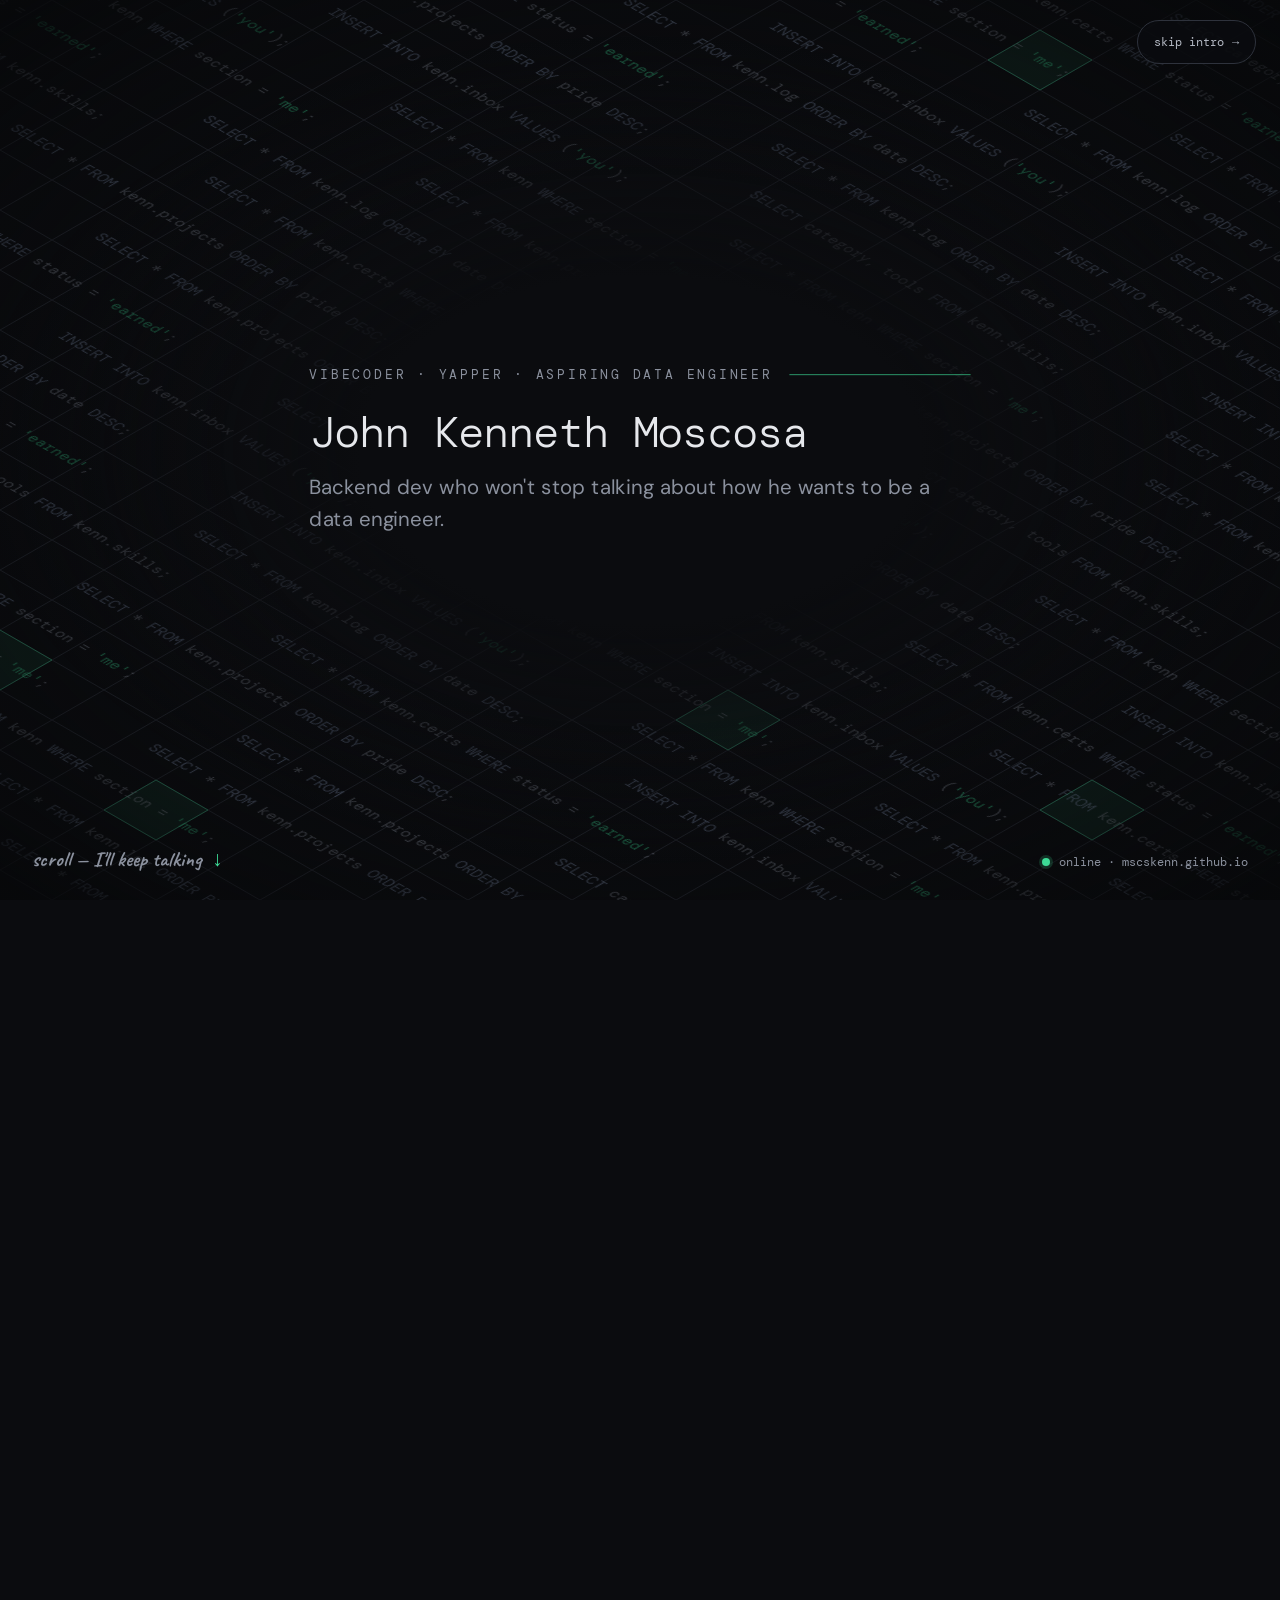
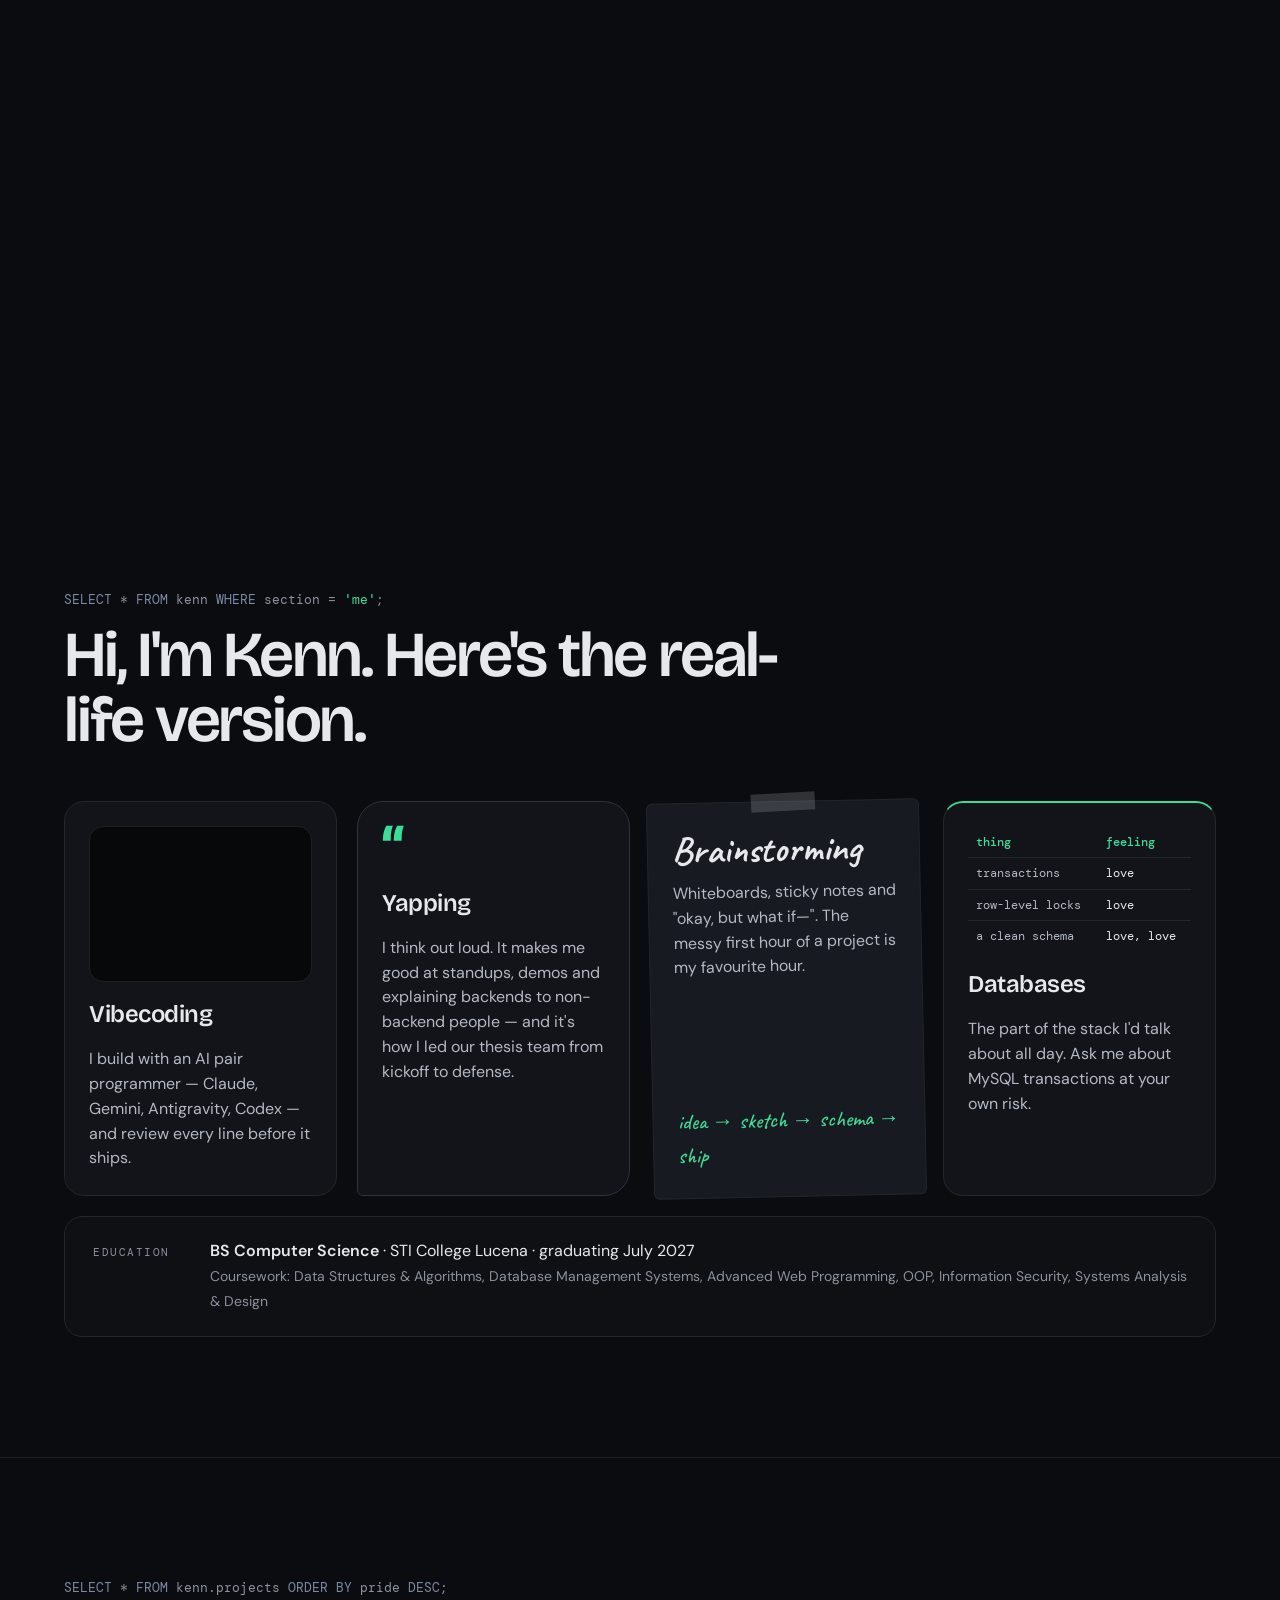
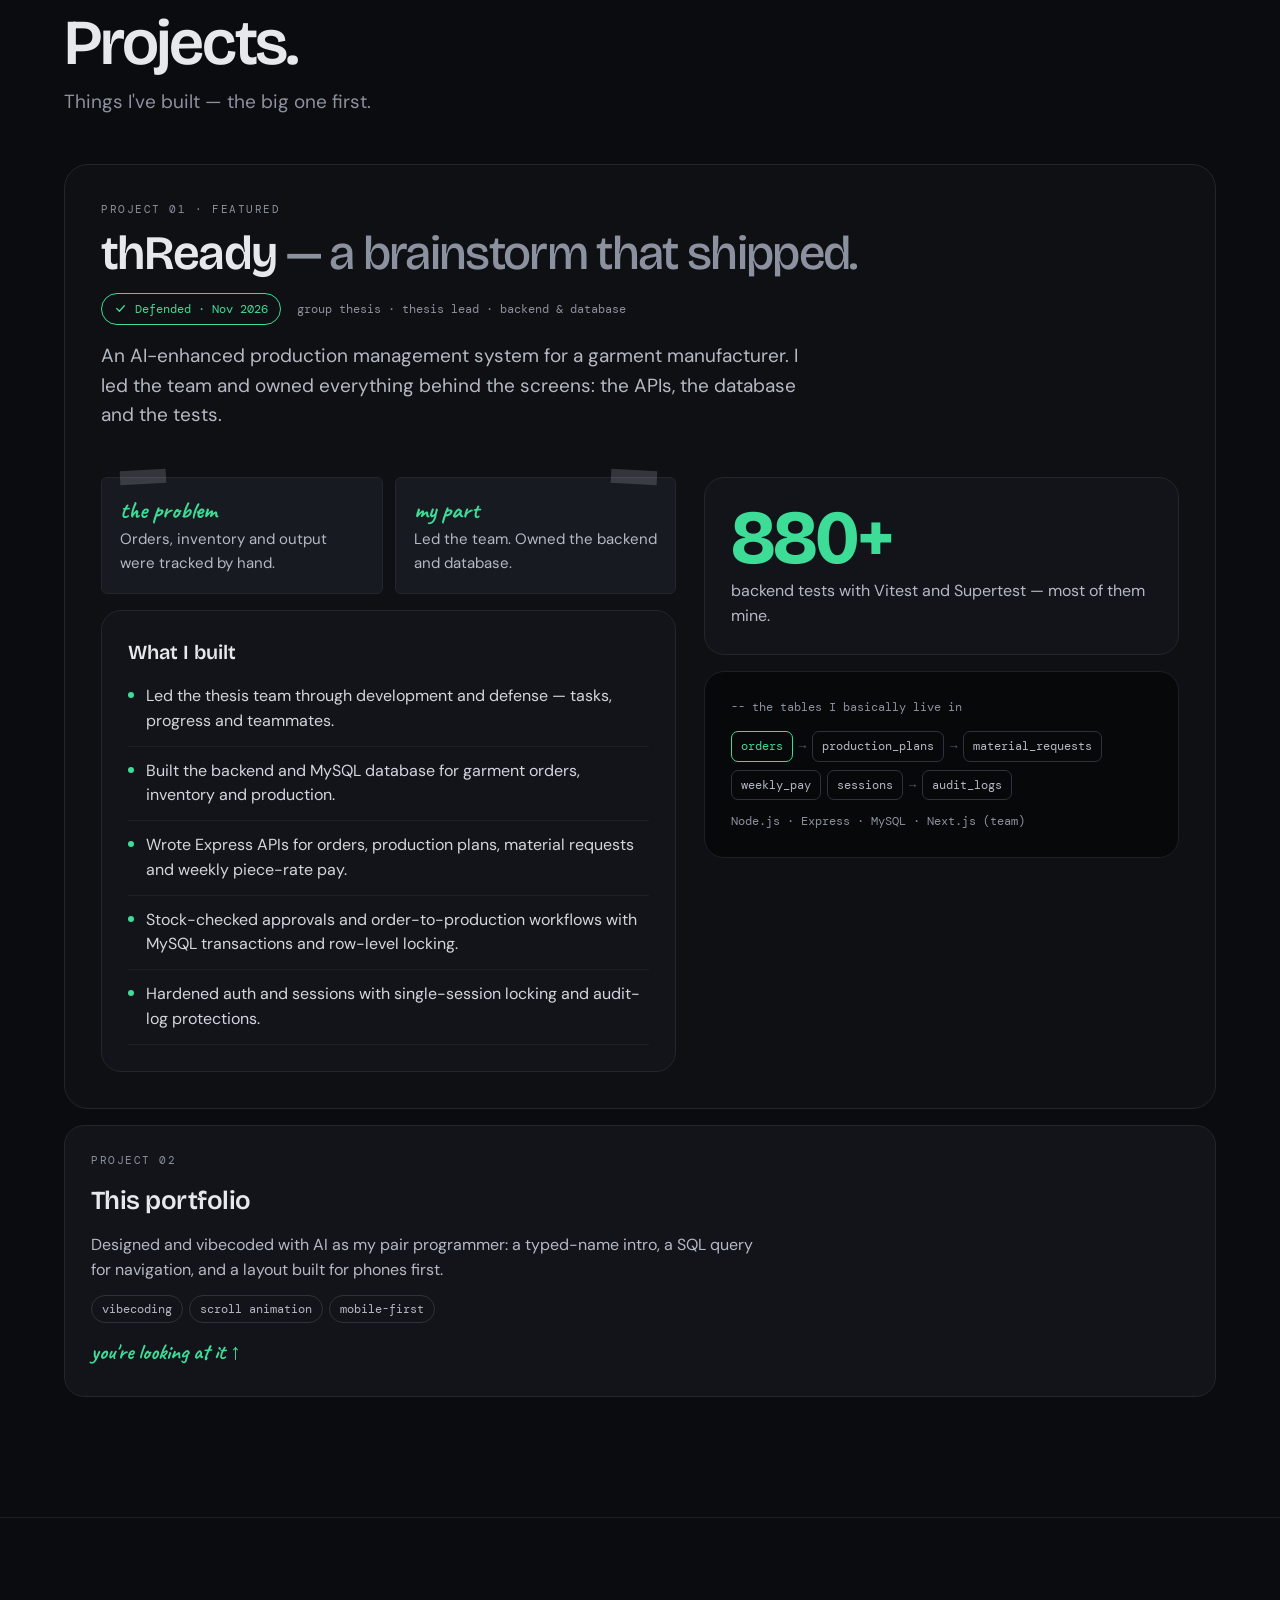
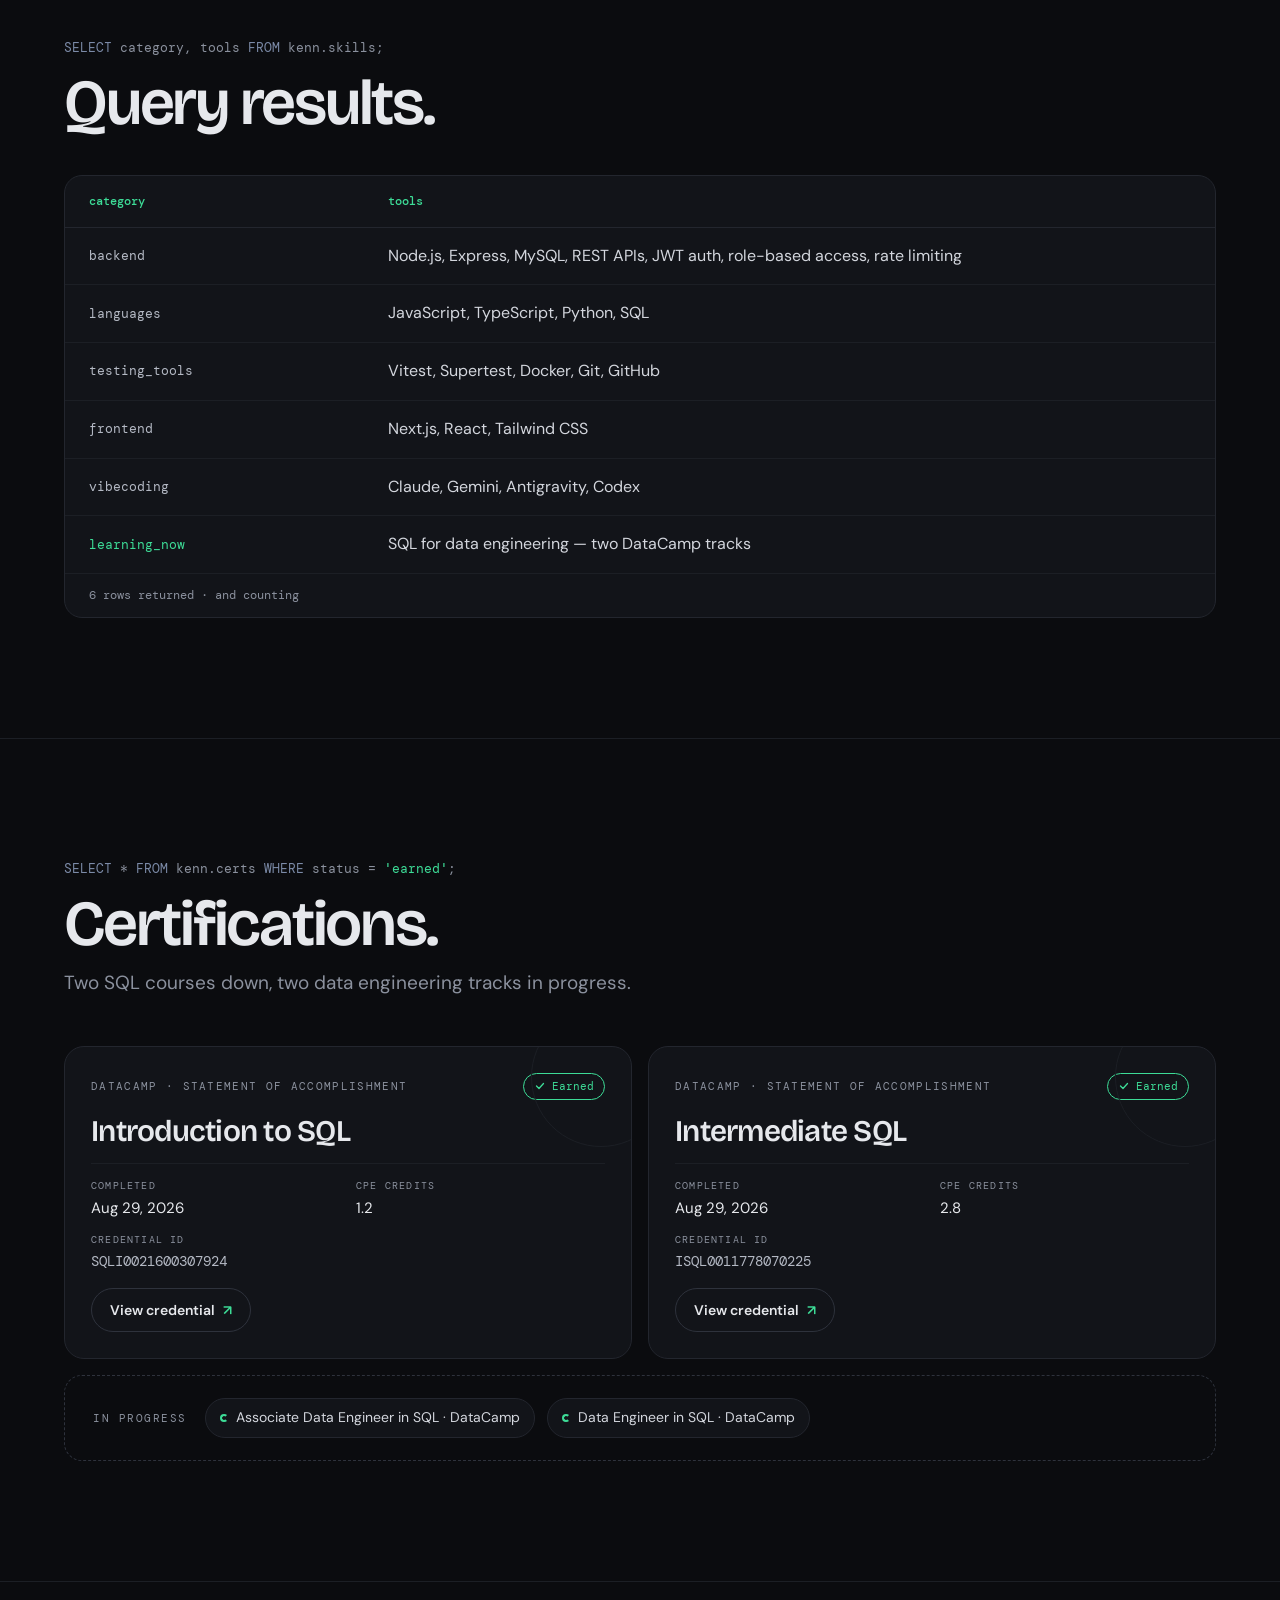
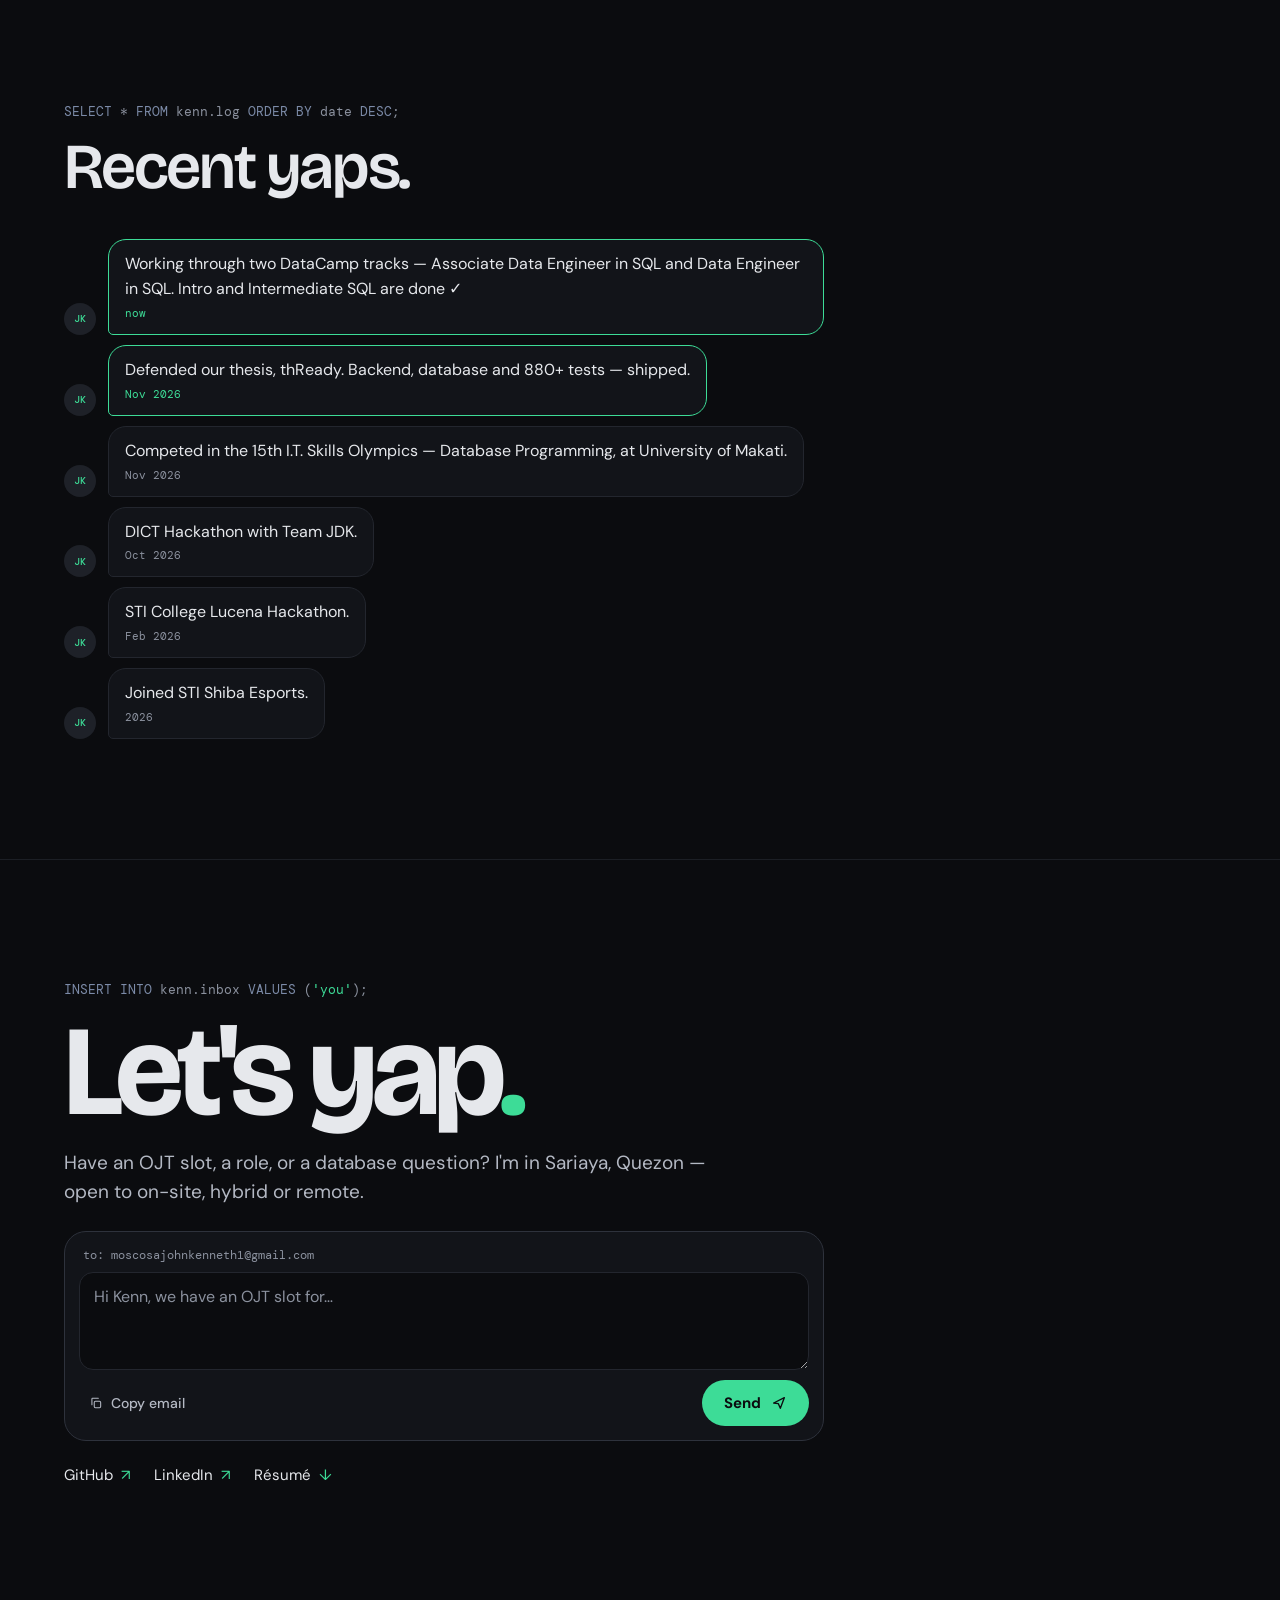
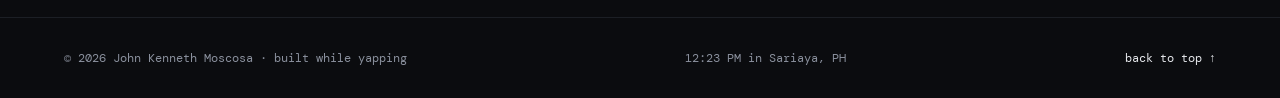
==== commit 633ff093: "Smooth portfolio intro and scroll rendering" ====
--- a/index.html
+++ b/index.html
@@ -28,8 +28,8 @@
     if (!r.classList.contains('reduced') && !location.hash && !(window.pageYOffset || r.scrollTop)) r.classList.add('load-playing');
   })();
 </script>
-<link rel="stylesheet" href="style.css?v=14">
-<script src="script.js?v=14" defer></script>
+<link rel="stylesheet" href="style.css?v=15">
+<script src="script.js?v=15" defer></script>
 </head>
 <body>
 <div class="site-bg" id="siteBg" aria-hidden="true">
@@ -50,7 +50,7 @@
     </defs>
     <rect width="100%" height="100%" fill="url(#siteBgGlowPattern)"></rect>
   </svg>
-  <div class="site-bg-text" id="siteBgText"><div class="site-bg-plane" id="siteBgPlane"></div></div>
+  <div class="site-bg-text" id="siteBgText"><canvas class="site-bg-plane" id="siteBgPlane"></canvas></div>
 </div>
 <a class="skip-link" href="#me">Skip to content</a>
 
--- a/style.css
+++ b/style.css
@@ -75,22 +75,18 @@
   animation: kenn-twinkle 1.4s ease-in-out infinite alternate;
 }
 .site-bg-lit:nth-child(even) { animation-delay: -0.7s; }
-.site-bg-grid, .site-bg-glow, .site-bg-text {
-  -webkit-mask-image: radial-gradient(ellipse 52% 46% at 50% 50%, rgba(0,0,0,var(--hole,0)) 0%, rgba(0,0,0,var(--hole,0)) 42%, #000 100%);
-          mask-image: radial-gradient(ellipse 52% 46% at 50% 50%, rgba(0,0,0,var(--hole,0)) 0%, rgba(0,0,0,var(--hole,0)) 42%, #000 100%);
+.site-bg::after {
+  content: ''; position: absolute; inset: 0;
+  background: radial-gradient(ellipse 52% 46% at 50% 50%, var(--bg) 0%, var(--bg) 42%, transparent 100%);
+  opacity: calc(1 - var(--hole, 0)); will-change: opacity;
 }
 .site-bg-text { overflow: hidden; opacity: 0.5; }
 .site-bg-plane {
-  position: absolute; transform-origin: 0 0;
-  transform: matrix(0.866, 0.5, -0.866, 0.5, 0, 0);
+  position: absolute; inset: 0;
   font: 15px var(--f-mono); color: var(--muted);
 }
-.site-bg-row { height: 60px; line-height: 60px; white-space: nowrap; overflow: hidden; }
-.q-run { display: inline-block; white-space: nowrap; will-change: transform; animation: q-run 60s linear infinite; }
-.q-run > span { margin-right: 120px; }
-@keyframes q-run { from { transform: translateX(0); } to { transform: translateX(-50%); } }
-.site-bg.is-paused .q-run, .site-bg.is-paused .site-bg-lit { animation-play-state: paused; }
-.reduced .site-bg .q-run, .reduced .site-bg .site-bg-lit { animation: none; }
+.site-bg.is-paused .site-bg-lit { animation-play-state: paused; }
+.reduced .site-bg .site-bg-lit { animation: none; }
 
 img, svg { max-width: none; }
 button { -webkit-tap-highlight-color: transparent; }
@@ -214,7 +210,8 @@
   position: absolute; pointer-events: none; opacity: 0;
 }
 .load-query {
-  inset: 0; z-index: 10; display: flex; align-items: center; justify-content: center;
+  left: 50%; top: 50%; width: max-content; translate: -50% -50%;
+  z-index: 10; display: flex; align-items: center; justify-content: center;
   font: 24px var(--f-mono); color: var(--text); transform-origin: 50% 50%;
 }
 .load-prompt { margin-right: 14px; }
@@ -232,8 +229,9 @@
 .load-result { left: 0; right: 0; top: 66%; z-index: 6; text-align: center; font: 13px var(--f-mono); color: var(--accent); }
 .load-ghost { z-index: 4; transform-origin: 50% 50%; filter: blur(1.5px); }
 .load-ghost-name { transform-origin: 50% 50%; }
-.load-playing .site-bg { opacity: 0; transform: scale(7); filter: blur(14px); transform-origin: 50% 50%; }
+.load-playing .site-bg { opacity: 0; transform: scale(7); transform-origin: 50% 50%; }
 .load-playing .name-load { opacity: 0; }
+.load-playing .name-load, .load-playing .load-ghost, .load-playing .load-ripple { will-change: transform, opacity; }
 .load-playing .cue, .load-playing .cue-url, .load-playing .eyebrow, .load-playing .eyebrow-line, .load-playing .sub { transition: none; }
 
 .eyebrow {
@@ -312,7 +310,7 @@
 @keyframes kenn-twinkle { from { opacity: 1; } to { opacity: 0.35; } }
 @keyframes kenn-pulse { 0% { opacity: 0.85; } 50% { opacity: 0.3; } }
 @media (prefers-reduced-motion: reduce) {
-  .site-bg .q-run, .site-bg .site-bg-lit { animation: none; }
+  .site-bg .site-bg-lit { animation: none; }
   .room * { animation: none !important; }
   .room .murmur { opacity: 0.8; }
   .room .kenn-hop.is-hopping { animation: none; }
@@ -741,7 +739,6 @@
 
 @media (max-width: 759.98px) {
   .load-query { font-size: 20px; }
-  .load-playing .site-bg { filter: none; }
   :root { --top-h: 56px; --tab-h: 68px; }
 
   .desktop-only { display: none !important; }
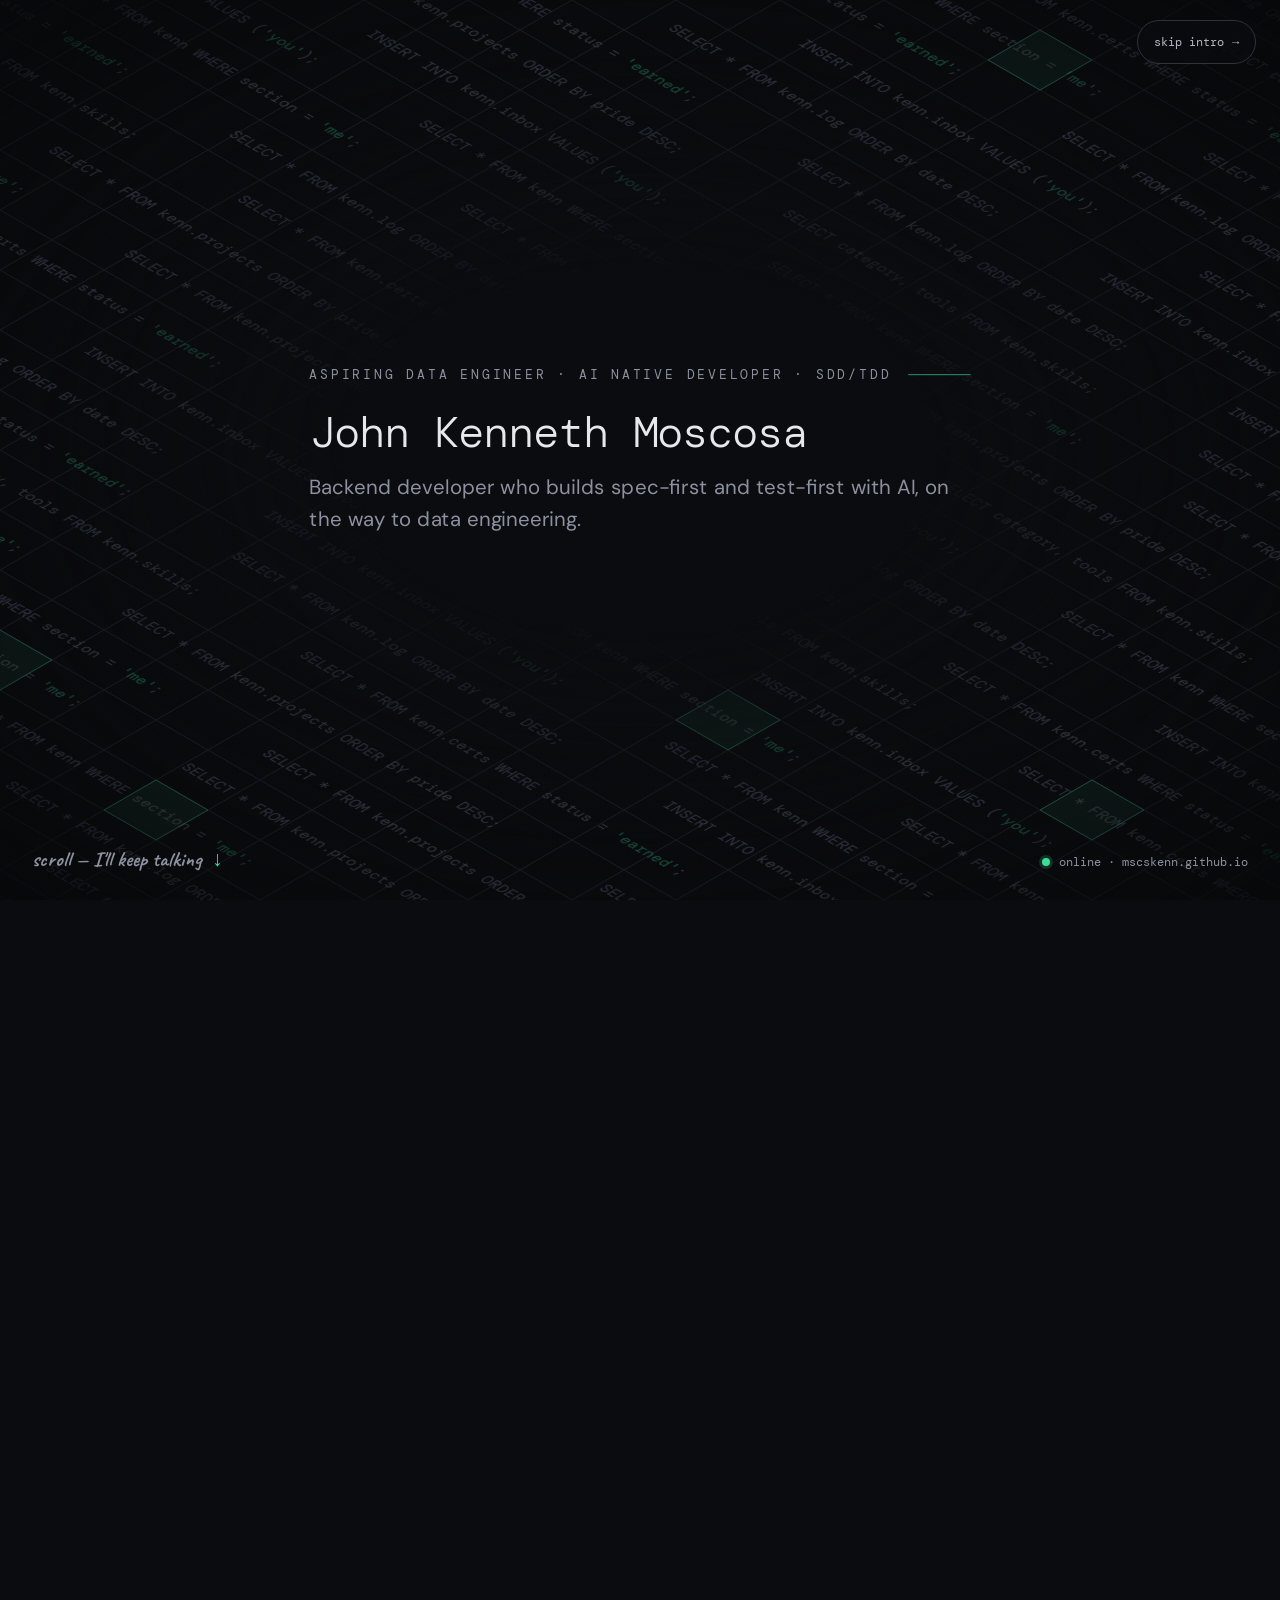
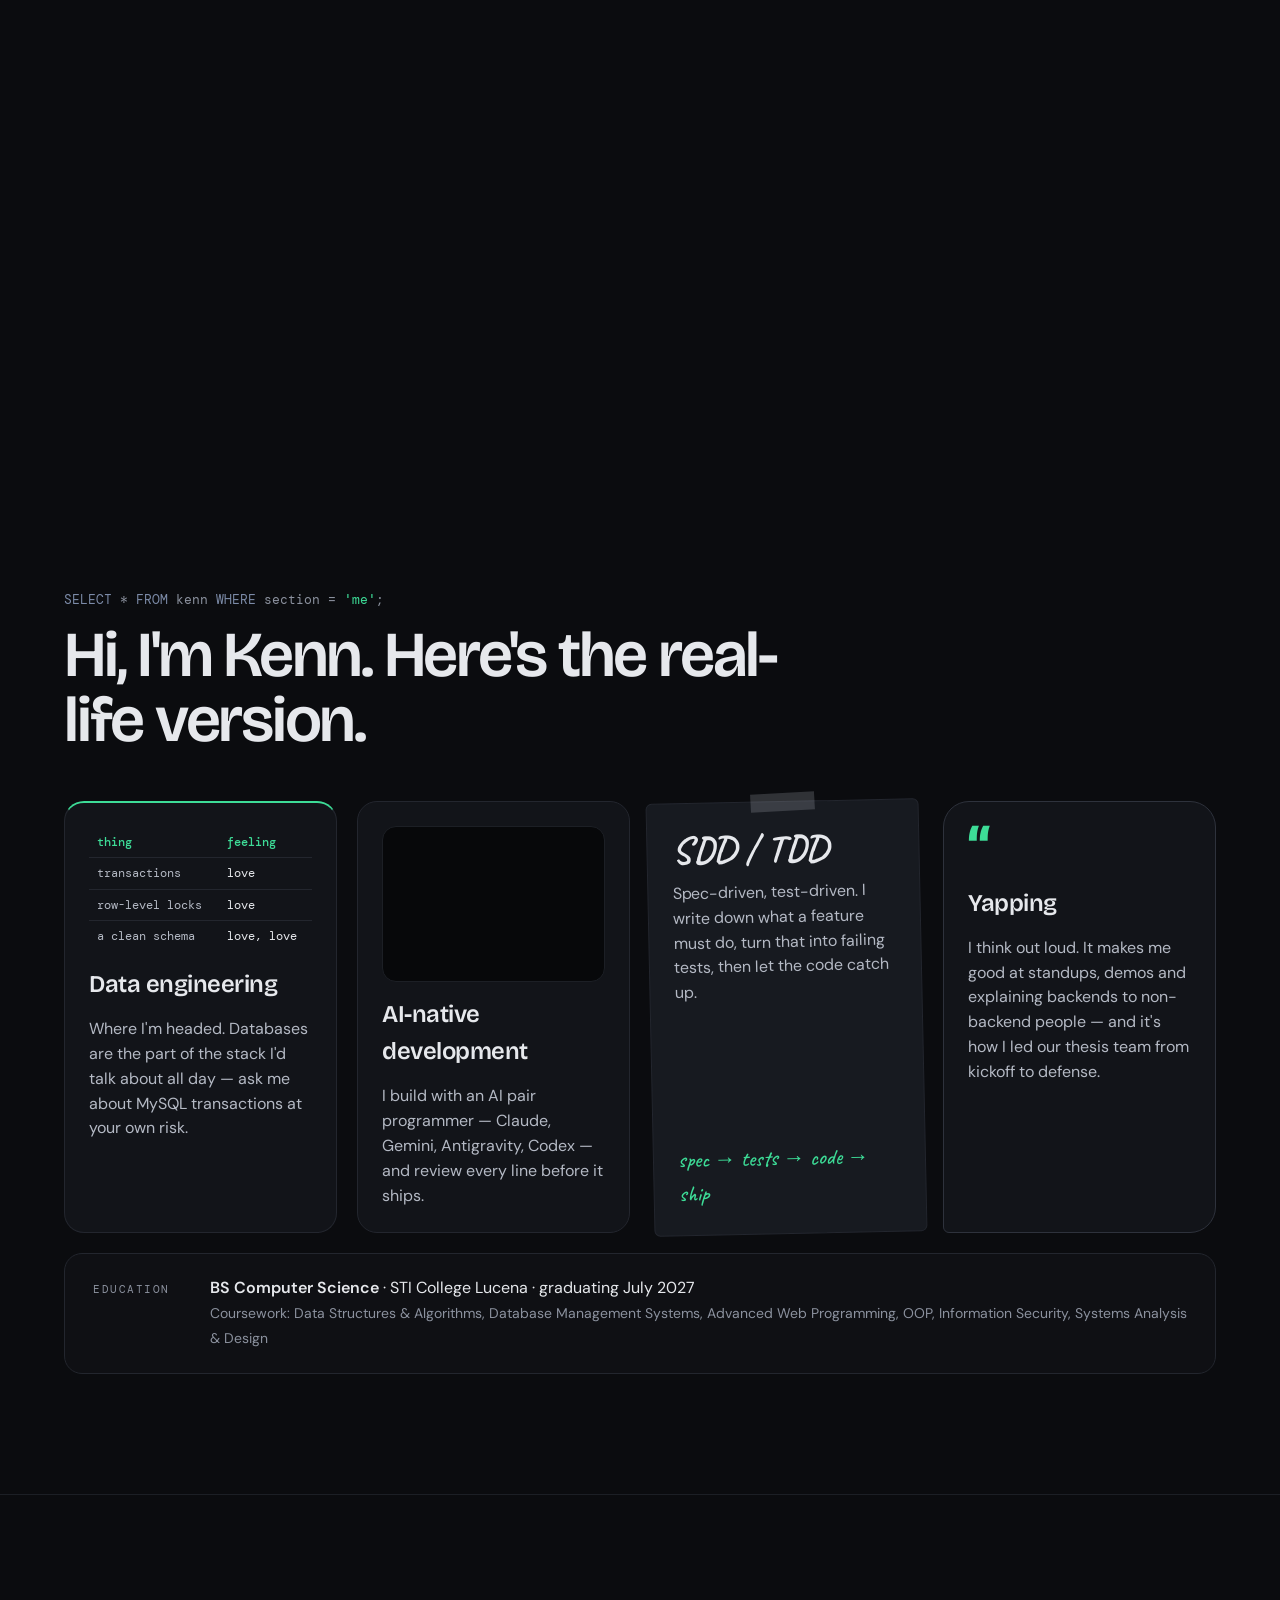
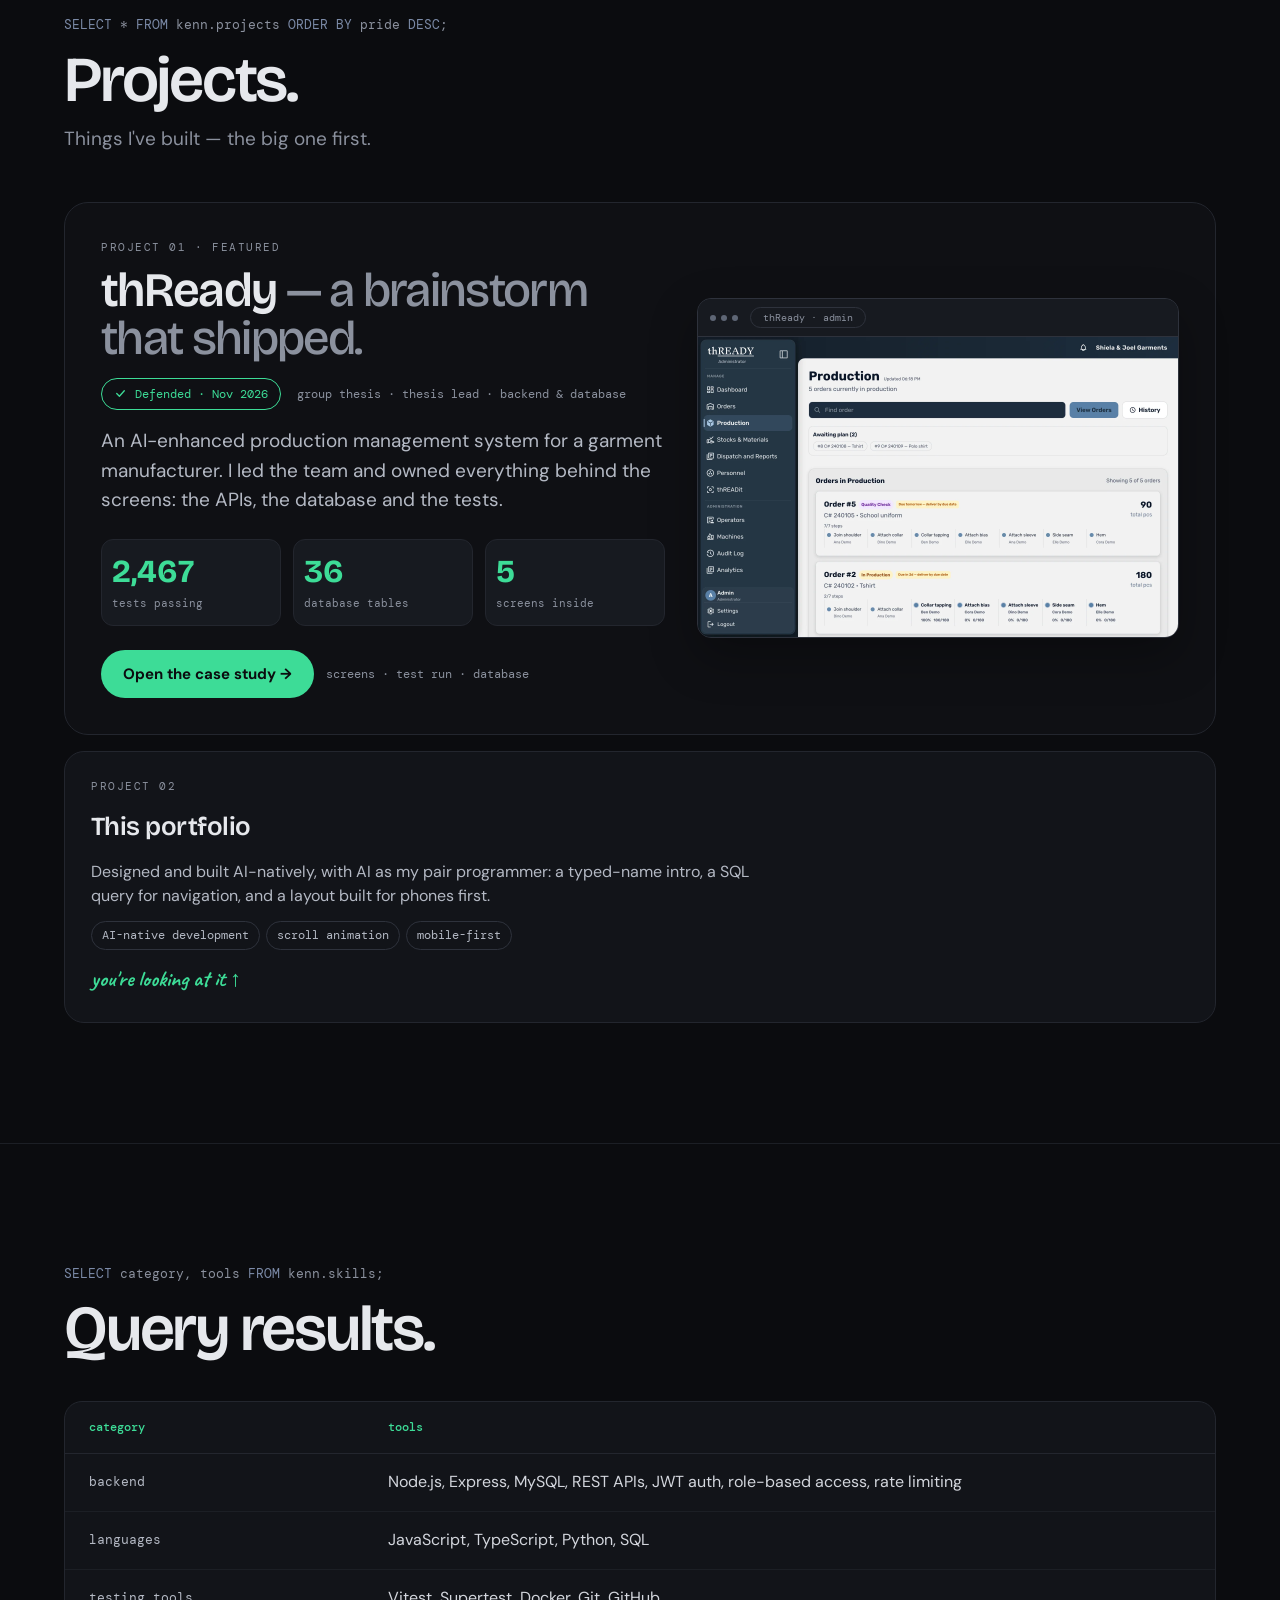
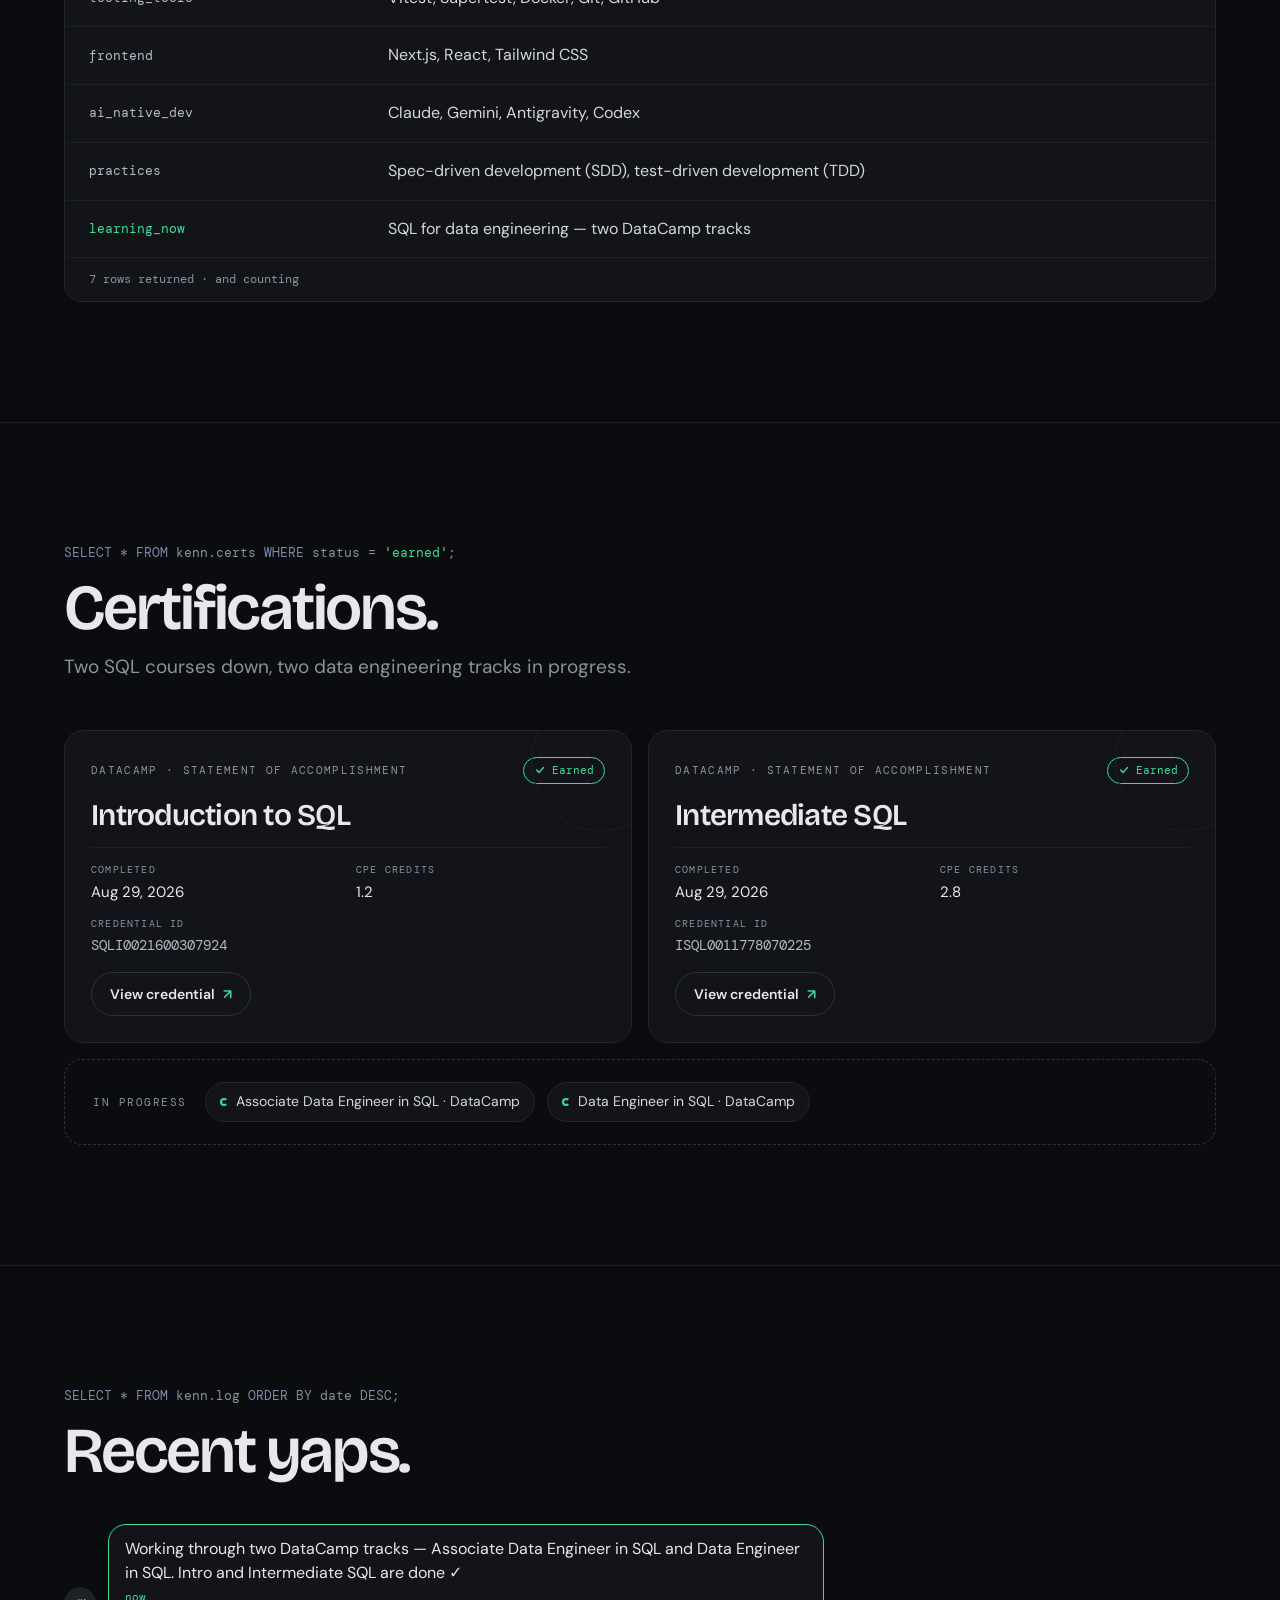
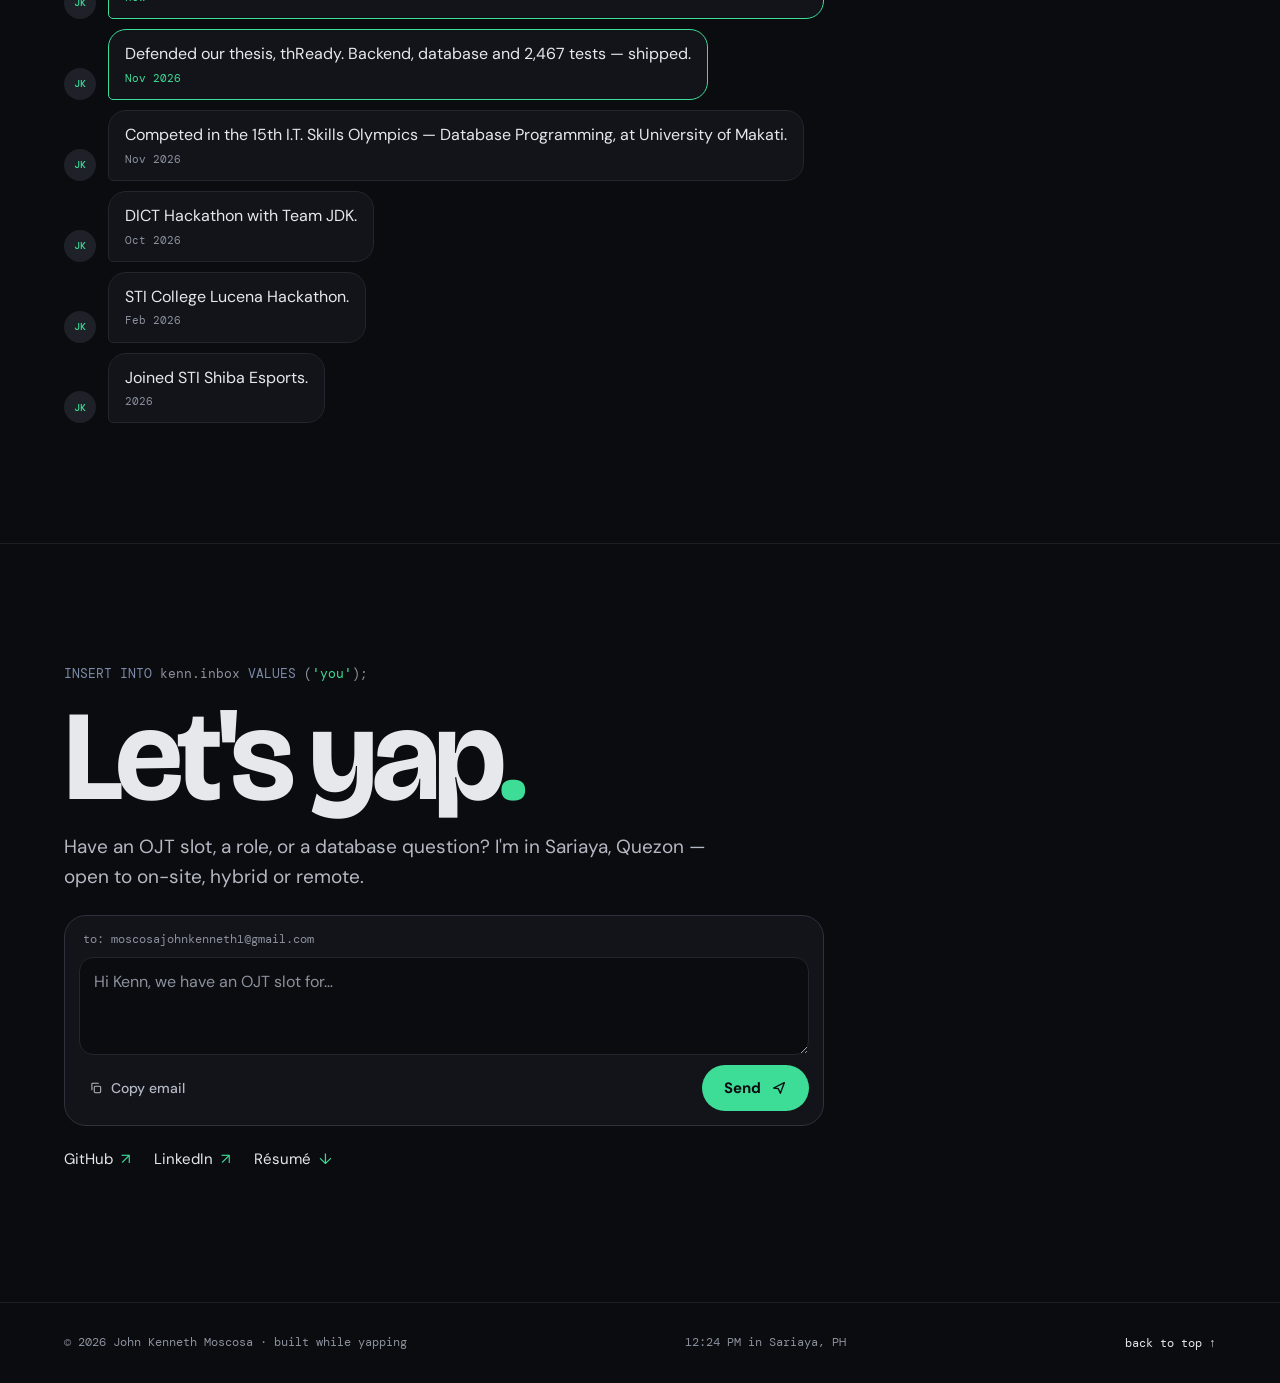
==== commit d071c03e: "Update portfolio labels and add thReady case study" ====
--- a/index.html
+++ b/index.html
@@ -3,15 +3,15 @@
 <head>
 <meta charset="utf-8">
 <meta name="viewport" content="width=device-width, initial-scale=1, viewport-fit=cover">
-<title>John Kenneth Moscosa — Backend dev, aspiring data engineer</title>
+<title>John Kenneth Moscosa — Aspiring data engineer, AI-native developer</title>
 <meta name="description" content="Fourth-year CS student. I build backends with an AI pair programmer, think out loud, fill whiteboards with ideas, and get way too excited about a clean schema. Looking for an OJT in web, backend or data.">
 <meta name="author" content="John Kenneth Moscosa">
 <meta name="theme-color" content="#0B0C0F">
 <meta name="color-scheme" content="dark">
 
 <meta property="og:type" content="website">
-<meta property="og:title" content="John Kenneth Moscosa — Backend dev, aspiring data engineer">
-<meta property="og:description" content="Backend dev who won't stop talking about how he wants to be a data engineer.">
+<meta property="og:title" content="John Kenneth Moscosa — Aspiring data engineer, AI-native developer">
+<meta property="og:description" content="Backend developer who builds spec-first and test-first with AI, on the way to data engineering.">
 <meta property="og:url" content="https://mscskenn.github.io/mscskenn/">
 <meta property="og:image" content="https://mscskenn.github.io/mscskenn/assets/images/profile.jpg">
 <meta name="twitter:card" content="summary">
@@ -28,8 +28,8 @@
     if (!r.classList.contains('reduced') && !location.hash && !(window.pageYOffset || r.scrollTop)) r.classList.add('load-playing');
   })();
 </script>
-<link rel="stylesheet" href="style.css?v=15">
-<script src="script.js?v=15" defer></script>
+<link rel="stylesheet" href="style.css?v=16">
+<script src="script.js?v=16" defer></script>
 </head>
 <body>
 <div class="site-bg" id="siteBg" aria-hidden="true">
@@ -92,14 +92,14 @@
         <div class="name-fx" id="nameFx">
         <div class="name-load" id="nameLoad">
           <div class="eyebrow" id="eyebrow">
-            <span class="eyebrow-text">Vibecoder · Yapper · Aspiring data engineer</span>
+            <span class="eyebrow-text">Aspiring Data Engineer · AI Native Developer · SDD/TDD</span>
             <span class="eyebrow-line" id="eyebrowLine" aria-hidden="true"></span>
           </div>
           <h1 class="name">
             <span class="sr-only">John Kenneth Moscosa</span>
             <span class="name-line" aria-hidden="true">John Kenneth</span><span class="name-line name-line-2" aria-hidden="true">Moscosa</span>
           </h1>
-          <p class="sub" id="sub">Backend dev who won't stop talking about how he wants to be a data engineer.</p>
+          <p class="sub" id="sub">Backend developer who builds spec-first and test-first with AI, on the way to data engineering.</p>
         </div>
         </div>
       </div>
@@ -431,7 +431,7 @@
           </div>
           <div class="note note-bl">
             <svg width="50" height="44" viewBox="0 0 50 44" fill="none" stroke="currentColor" stroke-width="2" stroke-linecap="round" stroke-linejoin="round"><path pathLength="1" d="M6 40 C 14 30, 22 18, 30 6"></path><path pathLength="1" d="M23 9 L30 6 L32 14"></path></svg>
-            me, vibecoding<br><span class="note-sub">(murmuring ideas at my AI)</span>
+            me, building with AI<br><span class="note-sub">(murmuring ideas at my AI)</span>
           </div>
           <div class="note note-br">
             <svg width="50" height="44" viewBox="0 0 50 44" fill="none" stroke="currentColor" stroke-width="2" stroke-linecap="round" stroke-linejoin="round"><path pathLength="1" d="M44 40 C 40 28, 34 16, 24 6"></path><path pathLength="1" d="M24 14 L24 6 L31 8"></path></svg>
@@ -444,10 +444,10 @@
 
   <div class="strip" id="strip">
     <span class="strip-label">Into</span>
-    <button type="button" class="chip" data-go="me" data-hobby="vibe"><svg width="15" height="15" viewBox="0 0 24 24" fill="none" stroke="currentColor" stroke-width="1.8" stroke-linecap="round" stroke-linejoin="round" aria-hidden="true"><path d="M8 9l-4 3 4 3"></path><path d="M16 9l4 3-4 3"></path><path d="M13.5 5l-3 14"></path></svg>vibecoding</button>
+    <button type="button" class="chip" data-go="me" data-hobby="db"><svg width="15" height="15" viewBox="0 0 24 24" fill="none" stroke="currentColor" stroke-width="1.8" stroke-linecap="round" stroke-linejoin="round" aria-hidden="true"><ellipse cx="12" cy="6" rx="8" ry="3"></ellipse><path d="M4 6v12c0 1.7 3.6 3 8 3s8-1.3 8-3V6"></path><path d="M4 12c0 1.7 3.6 3 8 3s8-1.3 8-3"></path></svg>data engineering</button>
+    <button type="button" class="chip" data-go="me" data-hobby="vibe"><svg width="15" height="15" viewBox="0 0 24 24" fill="none" stroke="currentColor" stroke-width="1.8" stroke-linecap="round" stroke-linejoin="round" aria-hidden="true"><path d="M8 9l-4 3 4 3"></path><path d="M16 9l4 3-4 3"></path><path d="M13.5 5l-3 14"></path></svg>AI-native development</button>
+    <button type="button" class="chip" data-go="me" data-hobby="note"><svg width="15" height="15" viewBox="0 0 24 24" fill="none" stroke="currentColor" stroke-width="1.8" stroke-linecap="round" stroke-linejoin="round" aria-hidden="true"><path d="M9 18h6"></path><path d="M10 21h4"></path><path d="M12 3a6 6 0 0 0-4 10.5c.7.7 1 1.5 1 2.5h6c0-1 .3-1.8 1-2.5A6 6 0 0 0 12 3z"></path></svg>SDD / TDD</button>
     <button type="button" class="chip" data-go="me" data-hobby="yap"><svg width="15" height="15" viewBox="0 0 24 24" fill="none" stroke="currentColor" stroke-width="1.8" stroke-linecap="round" stroke-linejoin="round" aria-hidden="true"><path d="M4 5h16v11H9l-5 4z"></path></svg>yapping</button>
-    <button type="button" class="chip" data-go="me" data-hobby="note"><svg width="15" height="15" viewBox="0 0 24 24" fill="none" stroke="currentColor" stroke-width="1.8" stroke-linecap="round" stroke-linejoin="round" aria-hidden="true"><path d="M9 18h6"></path><path d="M10 21h4"></path><path d="M12 3a6 6 0 0 0-4 10.5c.7.7 1 1.5 1 2.5h6c0-1 .3-1.8 1-2.5A6 6 0 0 0 12 3z"></path></svg>brainstorming</button>
-    <button type="button" class="chip" data-go="me" data-hobby="db"><svg width="15" height="15" viewBox="0 0 24 24" fill="none" stroke="currentColor" stroke-width="1.8" stroke-linecap="round" stroke-linejoin="round" aria-hidden="true"><ellipse cx="12" cy="6" rx="8" ry="3"></ellipse><path d="M4 6v12c0 1.7 3.6 3 8 3s8-1.3 8-3V6"></path><path d="M4 12c0 1.7 3.6 3 8 3s8-1.3 8-3"></path></svg>databases</button>
   </div>
 
   <div class="cue" id="cue">
@@ -468,29 +468,6 @@
   <p class="query"><span class="kw">SELECT</span> * <span class="kw">FROM</span> kenn <span class="kw">WHERE</span> section = <span class="accent">'me'</span>;</p>
   <h2 id="me-h" class="h2 h2-me">Hi, I'm Kenn. Here's the real-life version.</h2>
   <div class="hobbies">
-
-    <article class="card hobby hobby-vibe" id="hobby-vibe">
-      <div class="mini-chat" aria-hidden="true">
-        <span class="bubble bubble-in">help me write this migration</span>
-        <span class="bubble bubble-out">here's a draft ↓</span>
-        <span class="bubble bubble-in">*reads every line* ✓</span>
-      </div>
-      <h3 class="h3-card">Vibecoding</h3>
-      <p>I build with an AI pair programmer — Claude, Gemini, Antigravity, Codex — and review every line before it ships.</p>
-    </article>
-
-    <article class="card hobby hobby-yap" id="hobby-yap">
-      <p class="quote-mark" aria-hidden="true">“</p>
-      <h3 class="h3-card">Yapping</h3>
-      <p>I think out loud. It makes me good at standups, demos and explaining backends to non-backend people — and it's how I led our thesis team from kickoff to defense.</p>
-    </article>
-
-    <article class="card hobby hobby-note" id="hobby-note">
-      <span class="tape" aria-hidden="true"></span>
-      <h3 class="h3-hand">Brainstorming</h3>
-      <p>Whiteboards, sticky notes and "okay, but what if—". The messy first hour of a project is my favourite hour.</p>
-      <p class="hand-flow" aria-hidden="true">idea → sketch → schema → ship</p>
-    </article>
 
     <article class="card hobby hobby-db" id="hobby-db">
       <table class="mini-table" aria-label="Things I love about databases">
@@ -501,17 +478,40 @@
           <tr><td>a clean schema</td><td>love, love</td></tr>
         </tbody>
       </table>
-      <h3 class="h3-card">Databases</h3>
-      <p>The part of the stack I'd talk about all day. Ask me about MySQL transactions at your own risk.</p>
+      <h3 class="h3-card">Data engineering</h3>
+      <p>Where I'm headed. Databases are the part of the stack I'd talk about all day — ask me about MySQL transactions at your own risk.</p>
+    </article>
+
+    <article class="card hobby hobby-vibe" id="hobby-vibe">
+      <div class="mini-chat" aria-hidden="true">
+        <span class="bubble bubble-in">help me write this migration</span>
+        <span class="bubble bubble-out">here's a draft ↓</span>
+        <span class="bubble bubble-in">*reads every line* ✓</span>
+      </div>
+      <h3 class="h3-card">AI-native development</h3>
+      <p>I build with an AI pair programmer — Claude, Gemini, Antigravity, Codex — and review every line before it ships.</p>
+    </article>
+
+    <article class="card hobby hobby-note" id="hobby-note">
+      <span class="tape" aria-hidden="true"></span>
+      <h3 class="h3-hand">SDD / TDD</h3>
+      <p>Spec-driven, test-driven. I write down what a feature must do, turn that into failing tests, then let the code catch up.</p>
+      <p class="hand-flow" aria-hidden="true">spec → tests → code → ship</p>
+    </article>
+
+    <article class="card hobby hobby-yap" id="hobby-yap">
+      <p class="quote-mark" aria-hidden="true">“</p>
+      <h3 class="h3-card">Yapping</h3>
+      <p>I think out loud. It makes me good at standups, demos and explaining backends to non-backend people — and it's how I led our thesis team from kickoff to defense.</p>
     </article>
   </div>
   <div class="carousel-ui mobile-only">
     <p class="swipe-hint" id="swipeHint" aria-hidden="true">swipe for more →</p>
     <div class="pager" id="hobbyPager" role="group" aria-label="Hobby cards">
-      <button type="button" data-card="vibe" aria-label="Vibecoding card" aria-current="true"><span></span></button>
+      <button type="button" data-card="db" aria-label="Data engineering card" aria-current="true"><span></span></button>
+      <button type="button" data-card="vibe" aria-label="AI-native development card"><span></span></button>
+      <button type="button" data-card="note" aria-label="SDD / TDD card"><span></span></button>
       <button type="button" data-card="yap" aria-label="Yapping card"><span></span></button>
-      <button type="button" data-card="note" aria-label="Brainstorming card"><span></span></button>
-      <button type="button" data-card="db" aria-label="Databases card"><span></span></button>
     </div>
   </div>
 
@@ -527,49 +527,29 @@
   <p class="intro-p">Things I've built — the big one first.</p>
 
   <article class="featured" aria-labelledby="thready-h">
-    <div class="featured-top">
+    <div class="featured-copy">
       <p class="label">Project 01 · Featured</p>
-    </div>
-    <h3 id="thready-h" class="h3-proj">thReady <span class="h3-proj-tail">— a brainstorm that shipped.</span></h3>
-    <div class="featured-meta">
-      <span class="badge"><svg width="13" height="13" viewBox="0 0 24 24" fill="none" stroke="currentColor" stroke-width="2.4" stroke-linecap="round" stroke-linejoin="round" aria-hidden="true"><path d="M5 12l5 5 9-10"></path></svg>Defended · Nov 2026</span>
-      <span class="mono-meta">group thesis · thesis lead · backend &amp; database</span>
-    </div>
-    <p class="featured-desc">An AI-enhanced production management system for a garment manufacturer. I led the team and owned everything behind the screens: the APIs, the database and the tests.</p>
-
-    <div class="featured-body">
-      <div class="featured-col featured-col-a">
-        <div class="notes-grid">
-          <div class="sticky"><span class="tape tape-l" aria-hidden="true"></span><p class="sticky-h">the problem</p><p class="sticky-p">Orders, inventory and output were tracked by hand.</p></div>
-          <div class="sticky"><span class="tape tape-r" aria-hidden="true"></span><p class="sticky-h">my part</p><p class="sticky-p">Led the team. Owned the backend and database.</p></div>
-        </div>
-        <div class="card card-pad">
-          <h3 class="h3-small">What I built</h3>
-          <ul class="built collapsible" id="builtList">
-            <li><span class="dot" aria-hidden="true"></span><span>Led the thesis team through development and defense — tasks, progress and teammates.</span></li>
-            <li><span class="dot" aria-hidden="true"></span><span>Built the backend and MySQL database for garment orders, inventory and production.</span></li>
-            <li><span class="dot" aria-hidden="true"></span><span>Wrote Express APIs for orders, production plans, material requests and weekly piece-rate pay.</span></li>
-            <li class="more"><span class="dot" aria-hidden="true"></span><span>Stock-checked approvals and order-to-production workflows with MySQL transactions and row-level locking.</span></li>
-            <li class="more"><span class="dot" aria-hidden="true"></span><span>Hardened auth and sessions with single-session locking and audit-log protections.</span></li>
-          </ul>
-          <button type="button" class="more-btn mobile-only" aria-expanded="false" aria-controls="builtList" data-more="Show {n} more" data-less="Show less">Show 2 more</button>
-        </div>
-      </div>
-
-      <div class="featured-col featured-col-b">
-        <div class="card card-pad stat">
-          <p class="stat-num" id="testCount" data-count="880" data-suffix="+">880+</p>
-          <p class="stat-text">backend tests with Vitest and Supertest — most of them mine.</p>
-        </div>
-        <figure class="flow">
-          <figcaption>-- the tables I basically live in</figcaption>
-          <div role="img" aria-label="Backend modules I built: orders, production plans, material requests, weekly pay, sessions and audit logs, in MySQL, served by Node.js and Express." class="flow-rows">
-            <div aria-hidden="true" class="flow-row"><span class="tbl tbl-accent">orders</span><span class="arrow">→</span><span class="tbl">production_plans</span><span class="arrow">→</span><span class="tbl">material_requests</span></div>
-            <div aria-hidden="true" class="flow-row"><span class="tbl">weekly_pay</span><span class="tbl">sessions</span><span class="arrow">→</span><span class="tbl">audit_logs</span></div>
-            <p aria-hidden="true" class="flow-stack">Node.js · Express · MySQL · Next.js (team)</p>
-          </div>
-        </figure>
-      </div>
+      <h3 id="thready-h" class="h3-proj">thReady <span class="h3-proj-tail">— a brainstorm that shipped.</span></h3>
+      <div class="featured-meta">
+        <span class="badge"><svg width="13" height="13" viewBox="0 0 24 24" fill="none" stroke="currentColor" stroke-width="2.4" stroke-linecap="round" stroke-linejoin="round" aria-hidden="true"><path d="M5 12l5 5 9-10"></path></svg>Defended · Nov 2026</span>
+        <span class="mono-meta">group thesis · thesis lead · backend &amp; database</span>
+      </div>
+      <p class="featured-desc">An AI-enhanced production management system for a garment manufacturer. I led the team and owned everything behind the screens: the APIs, the database and the tests.</p>
+    </div>
+    <div class="featured-screen">
+      <div class="browser-frame">
+        <div class="browser-bar" aria-hidden="true"><span class="browser-dots"><i></i><i></i><i></i></span><span class="browser-label">thReady · admin</span></div>
+        <img src="assets/thready/thready-production.webp" alt="thReady production screen, with demo data" width="1920" height="1200">
+      </div>
+    </div>
+    <div class="featured-numbers" aria-label="Project numbers">
+      <div><b>2,467</b><span>tests passing</span></div>
+      <div><b>36</b><span>database tables</span></div>
+      <div><b>5</b><span>screens inside</span></div>
+    </div>
+    <div class="featured-action">
+      <button type="button" class="btn btn-primary" id="openThready" aria-haspopup="dialog" aria-controls="threadyDialog">Open the case study →</button>
+      <span class="mono-meta">screens · test run · database</span>
     </div>
   </article>
 
@@ -577,9 +557,9 @@
     <article class="card card-pad proj" aria-labelledby="portfolio-h">
       <p class="label">Project 02</p>
       <h3 id="portfolio-h" class="h3-proj2">This portfolio</h3>
-      <p class="proj-p">Designed and vibecoded with AI as my pair programmer: a typed-name intro, a SQL query for navigation, and a layout built for phones first.</p>
+      <p class="proj-p">Designed and built AI-natively, with AI as my pair programmer: a typed-name intro, a SQL query for navigation, and a layout built for phones first.</p>
       <ul aria-label="Highlights" class="tags">
-        <li>vibecoding</li>
+        <li>AI-native development</li>
         <li>scroll animation</li>
         <li>mobile-first</li>
       </ul>
@@ -599,18 +579,20 @@
         <tr><th scope="row">languages</th><td>JavaScript, TypeScript, Python, SQL</td></tr>
         <tr><th scope="row">testing_tools</th><td>Vitest, Supertest, Docker, Git, GitHub</td></tr>
         <tr><th scope="row">frontend</th><td>Next.js, React, Tailwind CSS</td></tr>
-        <tr><th scope="row">vibecoding</th><td>Claude, Gemini, Antigravity, Codex</td></tr>
+        <tr><th scope="row">ai_native_dev</th><td>Claude, Gemini, Antigravity, Codex</td></tr>
+        <tr><th scope="row">practices</th><td>Spec-driven development (SDD), test-driven development (TDD)</td></tr>
         <tr><th scope="row" class="accent">learning_now</th><td>SQL for data engineering — two DataCamp tracks</td></tr>
       </tbody>
     </table>
-    <p class="results-foot"><span id="rowCount">6</span> rows returned · and counting</p>
+    <p class="results-foot"><span id="rowCount">7</span> rows returned · and counting</p>
   </div>
   <dl class="results-m mobile-only">
     <div><dt>backend</dt><dd>Node.js, Express, MySQL, REST APIs, JWT auth, role-based access, rate limiting</dd></div>
     <div><dt>languages</dt><dd>JavaScript, TypeScript, Python, SQL</dd></div>
     <div><dt>testing_tools</dt><dd>Vitest, Supertest, Docker, Git, GitHub</dd></div>
     <div><dt>frontend</dt><dd>Next.js, React, Tailwind CSS</dd></div>
-    <div><dt>vibecoding</dt><dd>Claude, Gemini, Antigravity, Codex</dd></div>
+    <div><dt>ai_native_dev</dt><dd>Claude, Gemini, Antigravity, Codex</dd></div>
+    <div><dt>practices</dt><dd>Spec-driven development (SDD), test-driven development (TDD)</dd></div>
     <div><dt class="accent">learning_now</dt><dd>SQL for data engineering — two DataCamp tracks</dd></div>
   </dl>
 </section>
@@ -661,7 +643,7 @@
   <h2 id="log-h" class="h2 h2-gap">Recent yaps.</h2>
   <ol class="yaps collapsible" id="logList">
     <li class="yap is-hot"><span class="avatar" aria-hidden="true">JK</span><div class="yap-bubble"><p class="yap-text">Working through two DataCamp tracks — Associate Data Engineer in SQL and Data Engineer in SQL. Intro and Intermediate SQL are done ✓</p><p class="yap-date">now</p></div></li>
-    <li class="yap is-hot"><span class="avatar" aria-hidden="true">JK</span><div class="yap-bubble"><p class="yap-text">Defended our thesis, thReady. Backend, database and 880+ tests — shipped.</p><p class="yap-date">Nov 2026</p></div></li>
+    <li class="yap is-hot"><span class="avatar" aria-hidden="true">JK</span><div class="yap-bubble"><p class="yap-text">Defended our thesis, thReady. Backend, database and 2,467 tests — shipped.</p><p class="yap-date">Nov 2026</p></div></li>
     <li class="yap"><span class="avatar" aria-hidden="true">JK</span><div class="yap-bubble"><p class="yap-text">Competed in the 15th I.T. Skills Olympics — Database Programming, at University of Makati.</p><p class="yap-date">Nov 2026</p></div></li>
     <li class="yap"><span class="avatar" aria-hidden="true">JK</span><div class="yap-bubble"><p class="yap-text">DICT Hackathon with Team JDK.</p><p class="yap-date">Oct 2026</p></div></li>
     <li class="yap more"><span class="avatar" aria-hidden="true">JK</span><div class="yap-bubble"><p class="yap-text">STI College Lucena Hackathon.</p><p class="yap-date">Feb 2026</p></div></li>
@@ -710,5 +692,207 @@
   <a href="#log" data-go="log" data-nav="log"><svg width="20" height="20" viewBox="0 0 24 24" fill="none" stroke="currentColor" stroke-width="1.8" stroke-linecap="round" stroke-linejoin="round" aria-hidden="true"><path d="M4 5h16v11H9l-5 4z"></path></svg><span>Log</span></a>
   <a href="#contact" data-go="contact" data-nav="contact"><svg width="20" height="20" viewBox="0 0 24 24" fill="none" stroke="currentColor" stroke-width="1.8" stroke-linecap="round" stroke-linejoin="round" aria-hidden="true"><path d="M4 12l16-8-6 16-3-7z"></path></svg><span>Contact</span></a>
 </nav>
+
+<dialog class="case-study" id="threadyDialog" role="dialog" aria-modal="true" aria-labelledby="caseTitle">
+  <div class="case-titlebar">
+    <div><p class="label">Case study · Project 01</p><h2 id="caseTitle">thReady</h2></div>
+    <button type="button" class="case-close" id="closeThready" aria-label="Close the case study" autofocus><svg width="20" height="20" viewBox="0 0 24 24" fill="none" stroke="currentColor" stroke-width="1.8" stroke-linecap="round" aria-hidden="true"><path d="M6 6l12 12M18 6L6 18"></path></svg></button>
+  </div>
+  <div class="case-content" id="caseContent">
+    <p class="case-summary">An AI-enhanced production management system for a garment manufacturer. I led the team and owned everything behind the screens: the APIs, the database and the tests.</p>
+    <div class="case-links">
+      <span class="badge"><svg width="13" height="13" viewBox="0 0 24 24" fill="none" stroke="currentColor" stroke-width="2.4" stroke-linecap="round" stroke-linejoin="round" aria-hidden="true"><path d="M5 12l5 5 9-10"></path></svg>Defended · Nov 2026</span>
+      <!-- TODO: walkthrough video URL -->
+      <a class="pill" id="walkthrough" href="#">Watch the walkthrough ↗</a>
+      <span class="mono-meta">code is in a private team repo</span>
+    </div>
+    <div class="case-gallery">
+      <div class="browser-frame">
+        <div class="browser-bar" aria-hidden="true"><span class="browser-dots"><i></i><i></i><i></i></span><span class="browser-label">thReady · admin</span></div>
+        <button type="button" class="gallery-enlarge" id="enlargeScreen" aria-label="Enlarge the screenshot"><img src="assets/thready/thready-production.webp" alt="thReady Production screen, with demo data" width="1920" height="1200" loading="lazy" id="galleryImage"></button>
+      </div>
+      <div class="gallery-meta">
+        <div id="galleryDetails" aria-live="polite" aria-atomic="true"><h3 id="galleryTitle">Production</h3><p id="galleryCaption">Each order in production with its seven sewing steps, who holds each step, and how many pieces are done.</p></div>
+        <span class="demo-label">demo data</span>
+      </div>
+      <div class="gallery-thumbs" role="group" aria-label="Screenshots">
+          <button type="button" class="gallery-thumb" aria-pressed="true" aria-controls="galleryImage galleryDetails" data-title="Production" data-caption="Each order in production with its seven sewing steps, who holds each step, and how many pieces are done."><img src="assets/thready/thready-production.webp" alt="" width="1920" height="1200" loading="lazy" aria-hidden="true"><span>Production</span></button>
+          <button type="button" class="gallery-thumb" aria-pressed="false" aria-controls="galleryImage galleryDetails" data-title="Admin dashboard" data-caption="Production overview and the live production board. Every count here is served by the dashboard, orders and production-task APIs."><img src="assets/thready/thready-dashboard.webp" alt="" width="1920" height="1200" loading="lazy" aria-hidden="true"><span>Dashboard</span></button>
+          <button type="button" class="gallery-thumb" aria-pressed="false" aria-controls="galleryImage galleryDetails" data-title="Orders" data-caption="The backend moves every order through Arrived, Assigned, In Production, Quality Check and Completed."><img src="assets/thready/thready-orders.webp" alt="" width="1920" height="1200" loading="lazy" aria-hidden="true"><span>Orders</span></button>
+          <button type="button" class="gallery-thumb" aria-pressed="false" aria-controls="galleryImage galleryDetails" data-title="Analytics" data-caption="On-time delivery, lead time and bottleneck steps, worked out from the timestamps on each production task."><img src="assets/thready/thready-analytics.webp" alt="" width="1920" height="1200" loading="lazy" aria-hidden="true"><span>Analytics</span></button>
+          <button type="button" class="gallery-thumb" aria-pressed="false" aria-controls="galleryImage galleryDetails" data-title="Machines" data-caption="Which sewing machines the shop owns, who is assigned to each, and which are out of service."><img src="assets/thready/thready-machines.webp" alt="" width="1920" height="1200" loading="lazy" aria-hidden="true"><span>Machines</span></button>
+      </div>
+    </div>
+    <div class="case-columns">
+      <div class="case-column">
+        <div class="notes-grid">
+          <div class="sticky"><span class="tape tape-l" aria-hidden="true"></span><p class="sticky-h">the problem</p><p class="sticky-p">Orders, inventory and output were tracked by hand.</p></div>
+          <div class="sticky"><span class="tape tape-r" aria-hidden="true"></span><p class="sticky-h">my part</p><p class="sticky-p">Led the team. Owned the backend and database.</p></div>
+        </div>
+        <div class="card card-pad">
+          <h3 class="h3-small">What I built</h3>
+          <ul class="built" id="builtList">
+            <li><span class="dot" aria-hidden="true"></span><span>Led the thesis team through development and defense — tasks, progress and teammates.</span></li>
+            <li><span class="dot" aria-hidden="true"></span><span>Built the backend and MySQL database for garment orders, inventory and production.</span></li>
+            <li><span class="dot" aria-hidden="true"></span><span>Wrote Express APIs for orders, production plans, material requests and weekly piece-rate pay.</span></li>
+            <li><span class="dot" aria-hidden="true"></span><span>Stock-checked approvals and order-to-production workflows with MySQL transactions and row-level locking.</span></li>
+            <li><span class="dot" aria-hidden="true"></span><span>Hardened auth and sessions with single-session locking and audit-log protections.</span></li>
+          </ul>
+        </div>
+      </div>
+      <div class="case-column">
+        <div class="card card-pad stat">
+          <p class="stat-num" id="testCount" data-count="2467">2,467</p>
+          <p class="stat-text">backend tests passing across 198 test files, with Vitest and Supertest.</p>
+        </div>
+        <figure class="test-run">
+          <figcaption>-- the actual test run, Nov 15, 2026</figcaption>
+          <pre><code>$ npx vitest run
+
+ Test Files  <span class="accent">198 passed</span> | 1 skipped (199)
+      Tests  <span class="accent">2467 passed</span> | 1 skipped (2468)
+   Duration  74.44s</code></pre>
+        </figure>
+      </div>
+    </div>
+    <div class="case-database">
+      <div class="database-head"><h3>The database behind it.</h3><p>-- <span class="database-count-desktop">12</span><span class="database-count-mobile">6</span> of 36 tables · arrows show what each table links to</p></div>
+      <div class="database-grid">
+        <div class="db-table db-table-core">
+          <h4>orders</h4>
+          <ul>
+            <li><span>order_id</span><span class="db-key">PK</span></li>
+            <li><span>batch_id</span></li>
+            <li><span>status</span></li>
+            <li><span>due_date</span></li>
+            <li><span>quantity_total</span></li>
+          </ul>
+          <p><span class="accent">→</span> root table</p>
+        </div>
+        <div class="db-table">
+          <h4>production_plans</h4>
+          <ul>
+            <li><span>plan_id</span><span class="db-key">PK</span></li>
+            <li><span>order_id</span></li>
+            <li><span>status</span></li>
+            <li><span>created_by</span></li>
+          </ul>
+          <p><span class="accent">→</span> orders</p>
+        </div>
+        <div class="db-table db-table-core">
+          <h4>production_tasks</h4>
+          <ul>
+            <li><span>task_id</span><span class="db-key">PK</span></li>
+            <li><span>order_id</span><span class="db-key db-key-fk">FK</span></li>
+            <li><span>plan_id</span><span class="db-key db-key-fk">FK</span></li>
+            <li><span>employee_id</span><span class="db-key db-key-fk">FK</span></li>
+            <li><span>step_order</span></li>
+            <li><span>status</span></li>
+          </ul>
+          <p><span class="accent">→</span> orders · production_plans · users</p>
+        </div>
+        <div class="db-table">
+          <h4>production_task_status_history</h4>
+          <ul>
+            <li><span>history_id</span><span class="db-key">PK</span></li>
+            <li><span>task_id</span><span class="db-key db-key-fk">FK</span></li>
+            <li><span>status</span></li>
+            <li><span>changed_at</span></li>
+          </ul>
+          <p><span class="accent">→</span> production_tasks</p>
+        </div>
+        <div class="db-table db-table-core">
+          <h4>users</h4>
+          <ul>
+            <li><span>user_id</span><span class="db-key">PK</span></li>
+            <li><span>username</span></li>
+            <li><span>user_role</span></li>
+            <li><span>assigned_machine_id</span><span class="db-key db-key-fk">FK</span></li>
+            <li><span>session_version</span></li>
+          </ul>
+          <p><span class="accent">→</span> machines</p>
+        </div>
+        <div class="db-table">
+          <h4>machines</h4>
+          <ul>
+            <li><span>machine_id</span><span class="db-key">PK</span></li>
+            <li><span>machine_type_code</span><span class="db-key db-key-fk">FK</span></li>
+            <li><span>label</span></li>
+            <li><span>out_of_service_reason</span></li>
+          </ul>
+          <p><span class="accent">→</span> machine_types</p>
+        </div>
+        <div class="db-table">
+          <h4>material_requests</h4>
+          <ul>
+            <li><span>request_id</span><span class="db-key">PK</span></li>
+            <li><span>employee_id</span><span class="db-key db-key-fk">FK</span></li>
+            <li><span>material_id</span><span class="db-key db-key-fk">FK</span></li>
+            <li><span>requested_quantity</span></li>
+            <li><span>status</span></li>
+          </ul>
+          <p><span class="accent">→</span> users · materials</p>
+        </div>
+        <div class="db-table">
+          <h4>production_task_allocations</h4>
+          <ul>
+            <li><span>source_task_id</span><span class="db-key db-key-fk">FK</span></li>
+            <li><span>target_task_id</span><span class="db-key db-key-fk">FK</span></li>
+            <li><span>from_employee_id</span><span class="db-key db-key-fk">FK</span></li>
+            <li><span>to_employee_id</span><span class="db-key db-key-fk">FK</span></li>
+          </ul>
+          <p><span class="accent">→</span> production_tasks · users</p>
+        </div>
+        <div class="db-table">
+          <h4>employee_record_weeks</h4>
+          <ul>
+            <li><span>week_id</span><span class="db-key">PK</span></li>
+            <li><span>employee_id</span><span class="db-key db-key-fk">FK</span></li>
+            <li><span>week_start_date</span></li>
+            <li><span>status</span></li>
+            <li><span>reviewed_by</span></li>
+          </ul>
+          <p><span class="accent">→</span> users</p>
+        </div>
+        <div class="db-table">
+          <h4>employee_record_lines</h4>
+          <ul>
+            <li><span>line_id</span><span class="db-key">PK</span></li>
+            <li><span>week_id</span><span class="db-key db-key-fk">FK</span></li>
+            <li><span>employee_id</span><span class="db-key db-key-fk">FK</span></li>
+            <li><span>pieces</span></li>
+            <li><span>rate_per_piece</span></li>
+          </ul>
+          <p><span class="accent">→</span> employee_record_weeks · users</p>
+        </div>
+        <div class="db-table">
+          <h4>activity_log</h4>
+          <ul>
+            <li><span>log_id</span><span class="db-key">PK</span></li>
+            <li><span>user_id</span><span class="db-key db-key-fk">FK</span></li>
+            <li><span>log_action</span></li>
+            <li><span>log_category</span></li>
+            <li><span>log_timestamp</span></li>
+          </ul>
+          <p><span class="accent">→</span> users</p>
+        </div>
+        <div class="db-table">
+          <h4>trusted_devices</h4>
+          <ul>
+            <li><span>id</span><span class="db-key">PK</span></li>
+            <li><span>user_id</span><span class="db-key db-key-fk">FK</span></li>
+            <li><span>token_hash</span></li>
+            <li><span>last_used_at</span></li>
+          </ul>
+          <p><span class="accent">→</span> users</p>
+        </div>
+      </div>
+    </div>
+  </div>
+</dialog>
+<dialog class="screen-viewer" id="screenViewer" role="dialog" aria-modal="true" aria-label="Enlarged screenshot">
+  <button type="button" class="case-close" id="closeScreen" aria-label="Close the screenshot" autofocus><svg width="20" height="20" viewBox="0 0 24 24" fill="none" stroke="currentColor" stroke-width="1.8" stroke-linecap="round" aria-hidden="true"><path d="M6 6l12 12M18 6L6 18"></path></svg></button>
+  <img src="assets/thready/thready-production.webp" alt="thReady Production screen, with demo data" width="1920" height="1200" loading="lazy" id="fullScreenImage">
+</dialog>
 </body>
 </html>
--- a/style.css
+++ b/style.css
@@ -540,8 +540,17 @@
 .edu-course { font-size: 14px; color: var(--muted); }
 
 /* projects */
-.featured { margin-top: 48px; padding: 36px; border-radius: 24px; border: 1px solid var(--line); background: var(--well); }
-.featured-top { display: flex; flex-wrap: wrap; align-items: center; justify-content: space-between; gap: 10px 16px; }
+.featured {
+  margin-top: 48px; padding: 36px; border-radius: 24px; border: 1px solid var(--line); background: var(--well);
+  display: grid; grid-template-columns: minmax(0, 1.17fr) minmax(0, 1fr); gap: 24px 32px; align-items: center;
+}
+.featured-copy { grid-column: 1; }
+.featured-screen { grid-column: 2; grid-row: 1 / 4; min-width: 0; }
+.featured-numbers { grid-column: 1; display: grid; grid-template-columns: repeat(3, minmax(0, 1fr)); gap: 12px; }
+.featured-numbers > div { min-width: 0; padding: 14px 10px; border: 1px solid var(--line); border-radius: 12px; background: var(--paper); }
+.featured-numbers b { display: block; font: 700 32px/1.1 var(--f-head); color: var(--accent); }
+.featured-numbers span { display: block; margin-top: 6px; font: 11px/1.5 var(--f-mono); color: var(--muted); }
+.featured-action { grid-column: 1; display: flex; flex-wrap: wrap; align-items: center; gap: 12px; }
 .h3-proj { margin: 10px 0 0; font-family: var(--f-head); font-size: 48px; font-weight: 600; line-height: 1; letter-spacing: -0.035em; }
 .h3-proj-tail { color: var(--muted); font-weight: 500; }
 .featured-meta { margin-top: 16px; display: flex; flex-wrap: wrap; align-items: center; gap: 12px 16px; }
@@ -554,11 +563,6 @@
 .mono-meta { font-family: var(--f-mono); font-size: 12px; color: var(--muted); }
 .featured-desc { margin: 16px 0 0; max-width: 56ch; font-size: 19px; color: var(--text-soft); }
 
-.featured-body { margin-top: 48px; display: flex; flex-wrap: wrap; gap: 20px 28px; }
-.featured-col { min-width: 0; display: flex; flex-direction: column; gap: 16px; }
-.featured-col-a { flex: 1 1 440px; }
-.featured-col-b { flex: 1 1 340px; }
-
 .notes-grid { display: grid; grid-template-columns: repeat(2, minmax(0, 1fr)); gap: 12px; }
 .sticky { position: relative; padding: 20px 18px 18px; background: var(--paper); border: 1px solid var(--line); border-radius: 6px; }
 .sticky .tape { top: -8px; width: 46px; height: 14px; }
@@ -586,17 +590,64 @@
 .stat-num { font-variant-numeric: tabular-nums; margin: 0; font-family: var(--f-head); font-size: 76px; font-weight: 700; line-height: 0.9; letter-spacing: -0.04em; color: var(--accent); }
 .stat-text { margin: 0; color: var(--text-soft); font-size: 16px; }
 
-.flow {
-  margin: 0; padding: 26px; border-radius: 20px; background: var(--ink); border: 1px solid var(--line-soft);
-  font-family: var(--f-mono); font-size: 12px;
-}
-.flow figcaption { margin: 0 0 14px; color: var(--muted); }
-.flow-rows { display: flex; flex-direction: column; gap: 8px; }
-.flow-row { display: flex; flex-wrap: wrap; align-items: center; gap: 6px; }
-.tbl { padding: 5px 9px; border-radius: 7px; border: 1px solid var(--line-strong); color: var(--text-soft); }
-.tbl-accent { border-color: var(--accent); color: var(--accent); }
-.flow .arrow { color: var(--dim); }
-.flow-stack { margin: 4px 0 0; color: var(--muted); }
+/* thReady case study */
+.browser-frame { overflow: hidden; border: 1px solid var(--line-strong); border-radius: 14px; background: var(--paper); box-shadow: 0 18px 48px rgba(0, 0, 0, 0.3); }
+.browser-bar { min-height: 38px; padding: 8px 12px; display: flex; align-items: center; gap: 12px; background: var(--paper); border-bottom: 1px solid var(--line-strong); }
+.browser-dots { display: flex; gap: 5px; }
+.browser-dots i { width: 6px; height: 6px; border-radius: 50%; background: var(--dim); }
+.browser-label { padding: 2px 12px; border: 1px solid var(--line-strong); border-radius: 999px; color: var(--muted); font: 10px/1.5 var(--f-mono); }
+.browser-frame img, .gallery-thumb img { display: block; width: 100%; height: auto; aspect-ratio: 8 / 5; }
+.case-open, .case-open body { overflow: hidden; }
+.case-study {
+  position: fixed; inset: 48px 24px auto; margin: 0 auto; padding: 0; width: calc(100% - 48px); max-width: 1200px;
+  max-height: calc(100vh - 96px); max-height: calc(100dvh - 96px);
+  overflow: hidden; border: 1px solid var(--line-strong); border-radius: 24px; background: var(--well); color: var(--text);
+  box-shadow: 0 32px 120px rgba(0, 0, 0, 0.65);
+}
+.case-study[open] { display: flex; flex-direction: column; }
+.case-study::backdrop, .screen-viewer::backdrop { background: rgba(7, 8, 10, 0.82); }
+.case-titlebar { flex: none; display: flex; align-items: center; justify-content: space-between; gap: 16px; padding: 20px 28px; background: var(--well); border-bottom: 1px solid var(--line); }
+.case-titlebar h2 { margin: 4px 0 0; font: 600 32px/1 var(--f-head); letter-spacing: -0.035em; }
+.case-close { flex: none; display: flex; align-items: center; justify-content: center; width: 44px; height: 44px; padding: 0; border: 1px solid var(--line-strong); border-radius: 50%; background: var(--paper); color: var(--text); cursor: pointer; }
+.case-content { min-height: 0; overflow-y: auto; overscroll-behavior: contain; padding: 28px; }
+.case-summary { margin: 0; max-width: 72ch; color: var(--text-soft); font-size: 19px; }
+.case-links { margin: 18px 0 28px; display: flex; flex-wrap: wrap; align-items: center; gap: 12px 16px; }
+.case-links .pill { min-height: 44px; padding: 0 18px; font: 600 14px var(--f-body); }
+.case-gallery .browser-frame { border-radius: 16px; }
+.gallery-enlarge { display: block; width: 100%; padding: 0; border: 0; background: var(--ink); cursor: default; }
+.gallery-meta { margin: 18px 0; display: flex; align-items: flex-start; justify-content: space-between; gap: 20px; }
+.gallery-meta h3 { margin: 0 0 4px; font: 600 22px/1.2 var(--f-head); }
+.gallery-meta p { margin: 0; max-width: 76ch; font-size: 15px; color: var(--text-soft); }
+.demo-label { flex: none; padding: 4px 10px; border: 1px dashed var(--line-strong); border-radius: 999px; color: var(--muted); font: 11px/1.5 var(--f-mono); }
+.gallery-thumbs { display: grid; grid-template-columns: repeat(5, minmax(0, 1fr)); gap: 12px; padding: 4px; }
+.gallery-thumb { min-width: 0; padding: 0; overflow: hidden; border: 1px solid var(--line); border-radius: 10px; background: var(--paper); color: var(--muted); cursor: pointer; }
+.gallery-thumb span { display: block; padding: 10px 6px; font: 11px/1.5 var(--f-mono); }
+.gallery-thumb[aria-pressed="true"] { border: 2px solid var(--accent); color: var(--accent); }
+.case-columns { margin-top: 36px; display: grid; grid-template-columns: repeat(2, minmax(0, 1fr)); gap: 24px; }
+.case-column { min-width: 0; display: flex; flex-direction: column; gap: 20px; }
+.test-run { margin: 0; padding: 24px; border: 1px solid var(--line-soft); border-radius: 20px; background: var(--ink); font: 12px/1.8 var(--f-mono); }
+.test-run figcaption { color: var(--muted); margin-bottom: 16px; }
+.test-run pre { margin: 0; overflow-x: auto; }
+.test-run code { font: inherit; }
+.case-database { margin-top: 32px; padding: 24px; background: var(--ink); border: 1px solid var(--line-soft); border-radius: 20px; }
+.database-head { display: flex; align-items: baseline; justify-content: space-between; gap: 12px 24px; margin-bottom: 20px; }
+.database-head h3 { margin: 0; font: 600 24px/1.2 var(--f-head); }
+.database-head p { margin: 0; color: var(--muted); font: 11px/1.6 var(--f-mono); }
+.database-count-mobile { display: none; }
+.database-grid { display: grid; grid-template-columns: repeat(4, minmax(0, 1fr)); gap: 12px; }
+.db-table { min-width: 0; display: flex; flex-direction: column; border: 1px solid var(--line-strong); border-radius: 10px; background: var(--paper); font: 12px/1.6 var(--f-mono); overflow-wrap: anywhere; }
+.db-table h4 { margin: 0; padding: 12px; border-bottom: 1px solid var(--line-strong); font: 500 12px/1.6 var(--f-mono); color: var(--text-soft); }
+.db-table-core { border-color: var(--accent); }
+.db-table-core h4 { color: var(--accent); }
+.db-table ul { list-style: none; margin: 0; padding: 12px; }
+.db-table li { display: flex; justify-content: space-between; gap: 8px; padding: 2px 0; }
+.db-key { flex: none; color: var(--accent); font-size: 10px; }
+.db-key-fk { color: var(--sql-keyword); }
+.db-table > p { margin: auto 0 0; padding: 10px 12px; border-top: 1px solid var(--line-strong); color: var(--muted); font-size: 10px; }
+.screen-viewer { position: fixed; inset: 0; width: 100%; max-width: none; height: 100%; height: 100dvh; max-height: none; margin: 0; padding: 0; border: 0; background: var(--ink); color: var(--text); }
+.screen-viewer[open] { display: flex; align-items: center; justify-content: center; }
+.screen-viewer .case-close { position: absolute; top: max(16px, env(safe-area-inset-top)); right: 16px; z-index: 1; }
+.screen-viewer img { display: block; width: 100%; height: auto; max-height: 100%; aspect-ratio: 8 / 5; object-fit: contain; touch-action: pan-x pan-y pinch-zoom; }
 
 .proj-grid { margin-top: 16px; display: grid; grid-template-columns: repeat(2, minmax(0, 1fr)); gap: 16px; }
 .proj { display: flex; flex-direction: column; gap: 12px; }
@@ -789,17 +840,38 @@
   .carousel-ui { display: flex; align-items: center; justify-content: space-between; gap: 12px; margin-top: 2px; }
   .edu { padding: 16px 18px; }
 
-  .featured { margin-top: 22px; padding: 18px; }
+  .featured { margin-top: 22px; padding: 18px; grid-template-columns: minmax(0, 1fr); gap: 20px; }
+  .featured-copy, .featured-screen, .featured-numbers, .featured-action { grid-column: 1; grid-row: auto; }
+  .featured-numbers { gap: 8px; }
+  .featured-numbers b { font-size: 28px; }
+  .featured-action { flex-direction: column; align-items: flex-start; }
   .h3-proj { font-size: 30px; }
   .featured-desc { font-size: 16px; }
-  .featured-body { margin-top: 22px; }
   .sticky-p { font-size: 14px; }
   .built li { font-size: 15px; }
   .js .collapsible:not(.is-expanded) > .more { display: none; }
   .stat { flex-direction: row; align-items: center; }
   .stat-num { font-size: 44px; }
   .stat-text { font-size: 15px; }
-  .flow { padding: 18px; }
+  .case-study { inset: 0; width: 100%; max-width: none; height: 100vh; height: 100dvh; max-height: none; border: 0; border-radius: 0; }
+  .case-titlebar { padding: max(16px, env(safe-area-inset-top)) 20px 16px; }
+  .case-content { padding: 20px 20px max(28px, env(safe-area-inset-bottom)); }
+  .case-summary { font-size: 16px; }
+  .case-gallery .browser-frame { border-radius: 14px; }
+  .gallery-enlarge { cursor: zoom-in; }
+  .gallery-meta { gap: 12px; }
+  .gallery-meta h3 { font-size: 20px; }
+  .gallery-meta p { font-size: 14px; }
+  .gallery-thumbs { display: flex; overflow-x: auto; overscroll-behavior-x: contain; }
+  .gallery-thumb { flex: 0 0 132px; }
+  .case-columns { grid-template-columns: minmax(0, 1fr); gap: 20px; }
+  .case-column .stat { flex-direction: column; align-items: flex-start; }
+  .test-run { padding: 16px; font-size: 11px; }
+  .case-database { padding: 16px; }
+  .database-head { flex-direction: column; }
+  .database-grid { grid-template-columns: minmax(0, 1fr); }
+  .database-count-desktop, .db-table:nth-child(n+7) { display: none; }
+  .database-count-mobile { display: inline; }
   .proj-grid { grid-template-columns: minmax(0, 1fr); }
   .proj-p { font-size: 15px; }
 
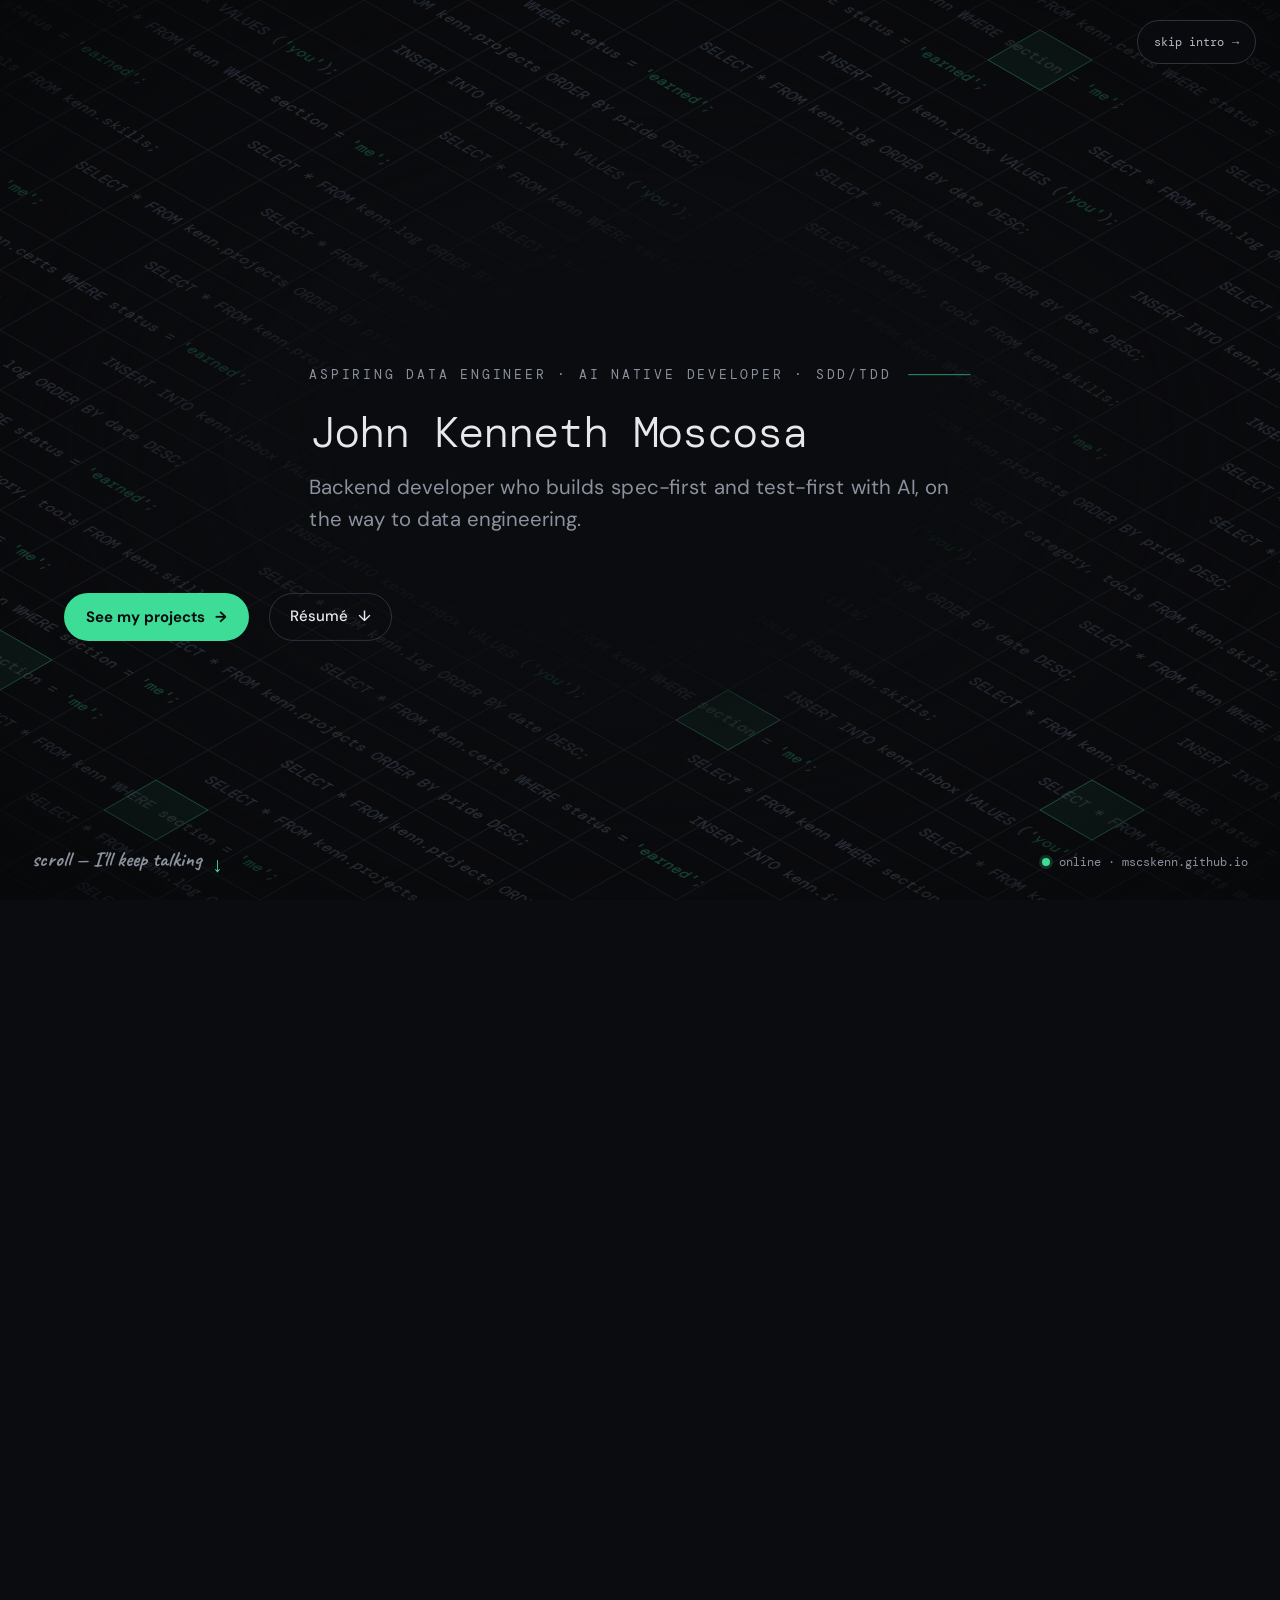
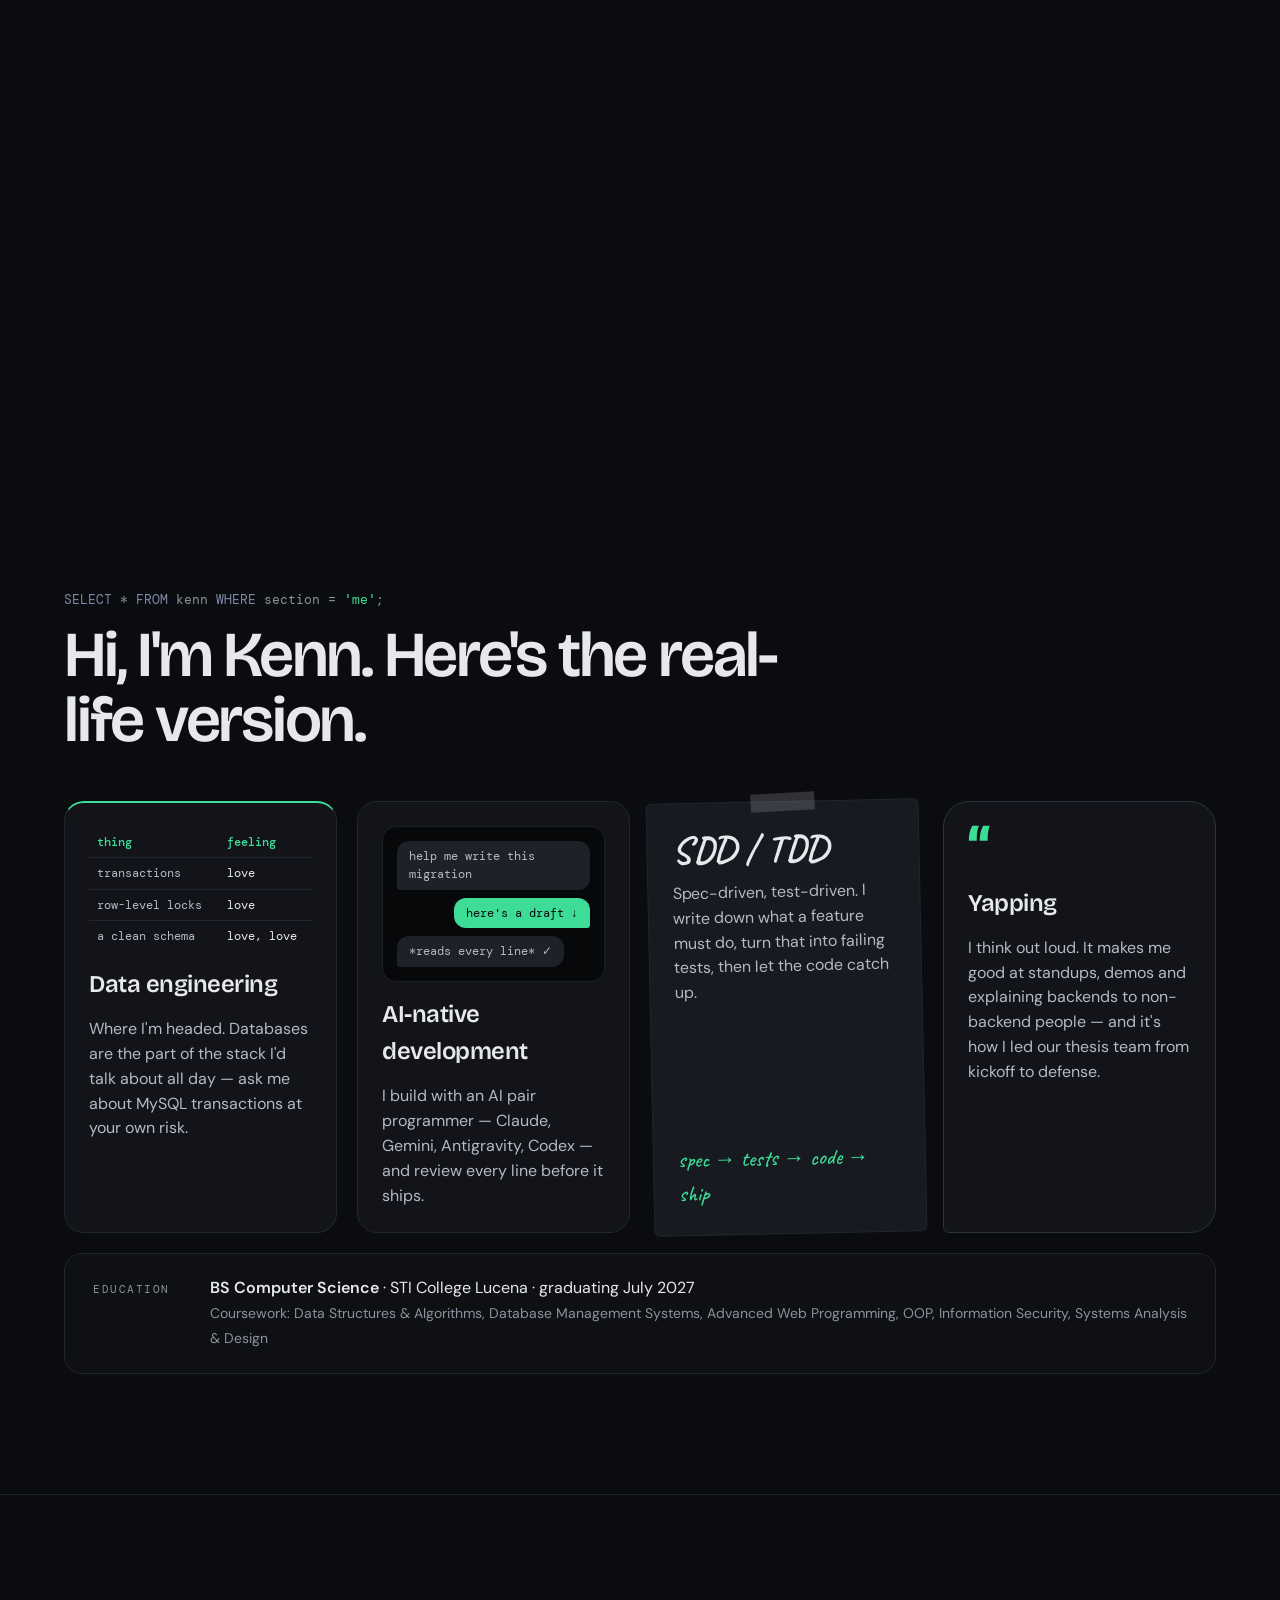
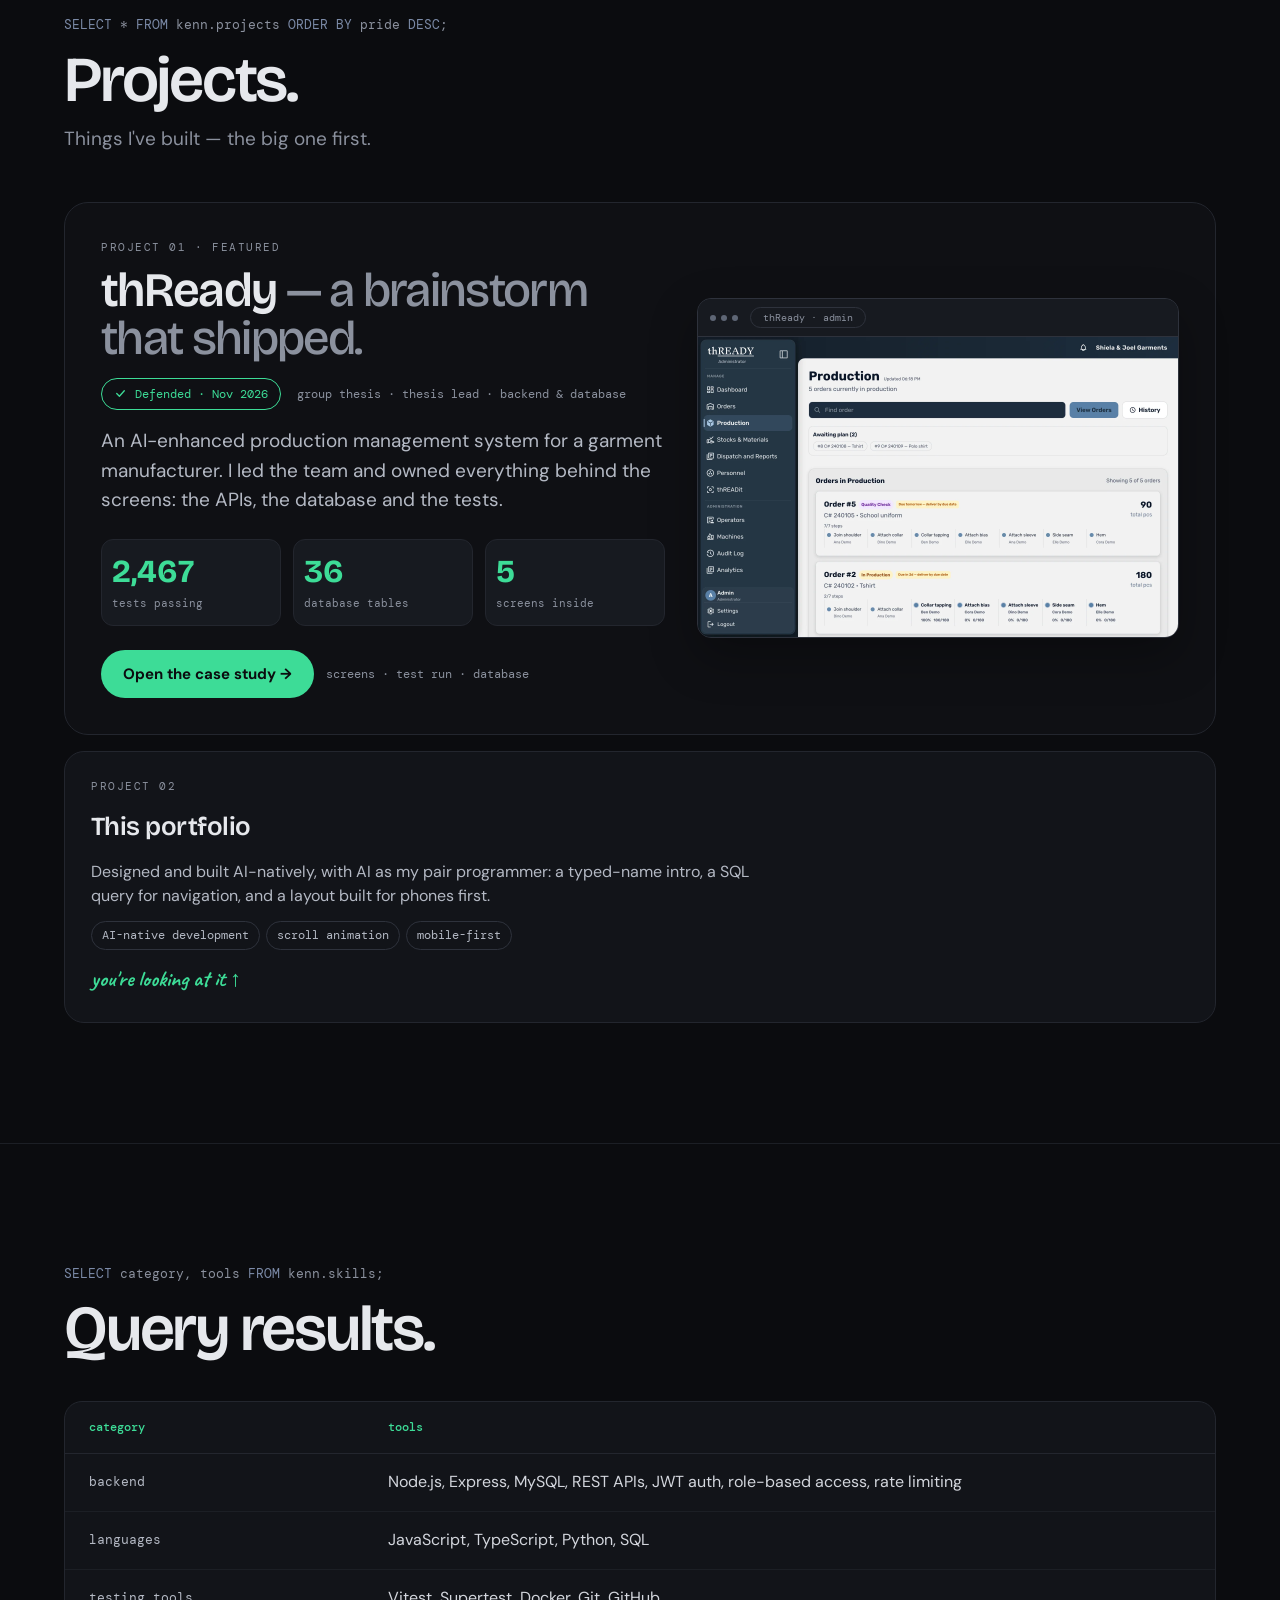
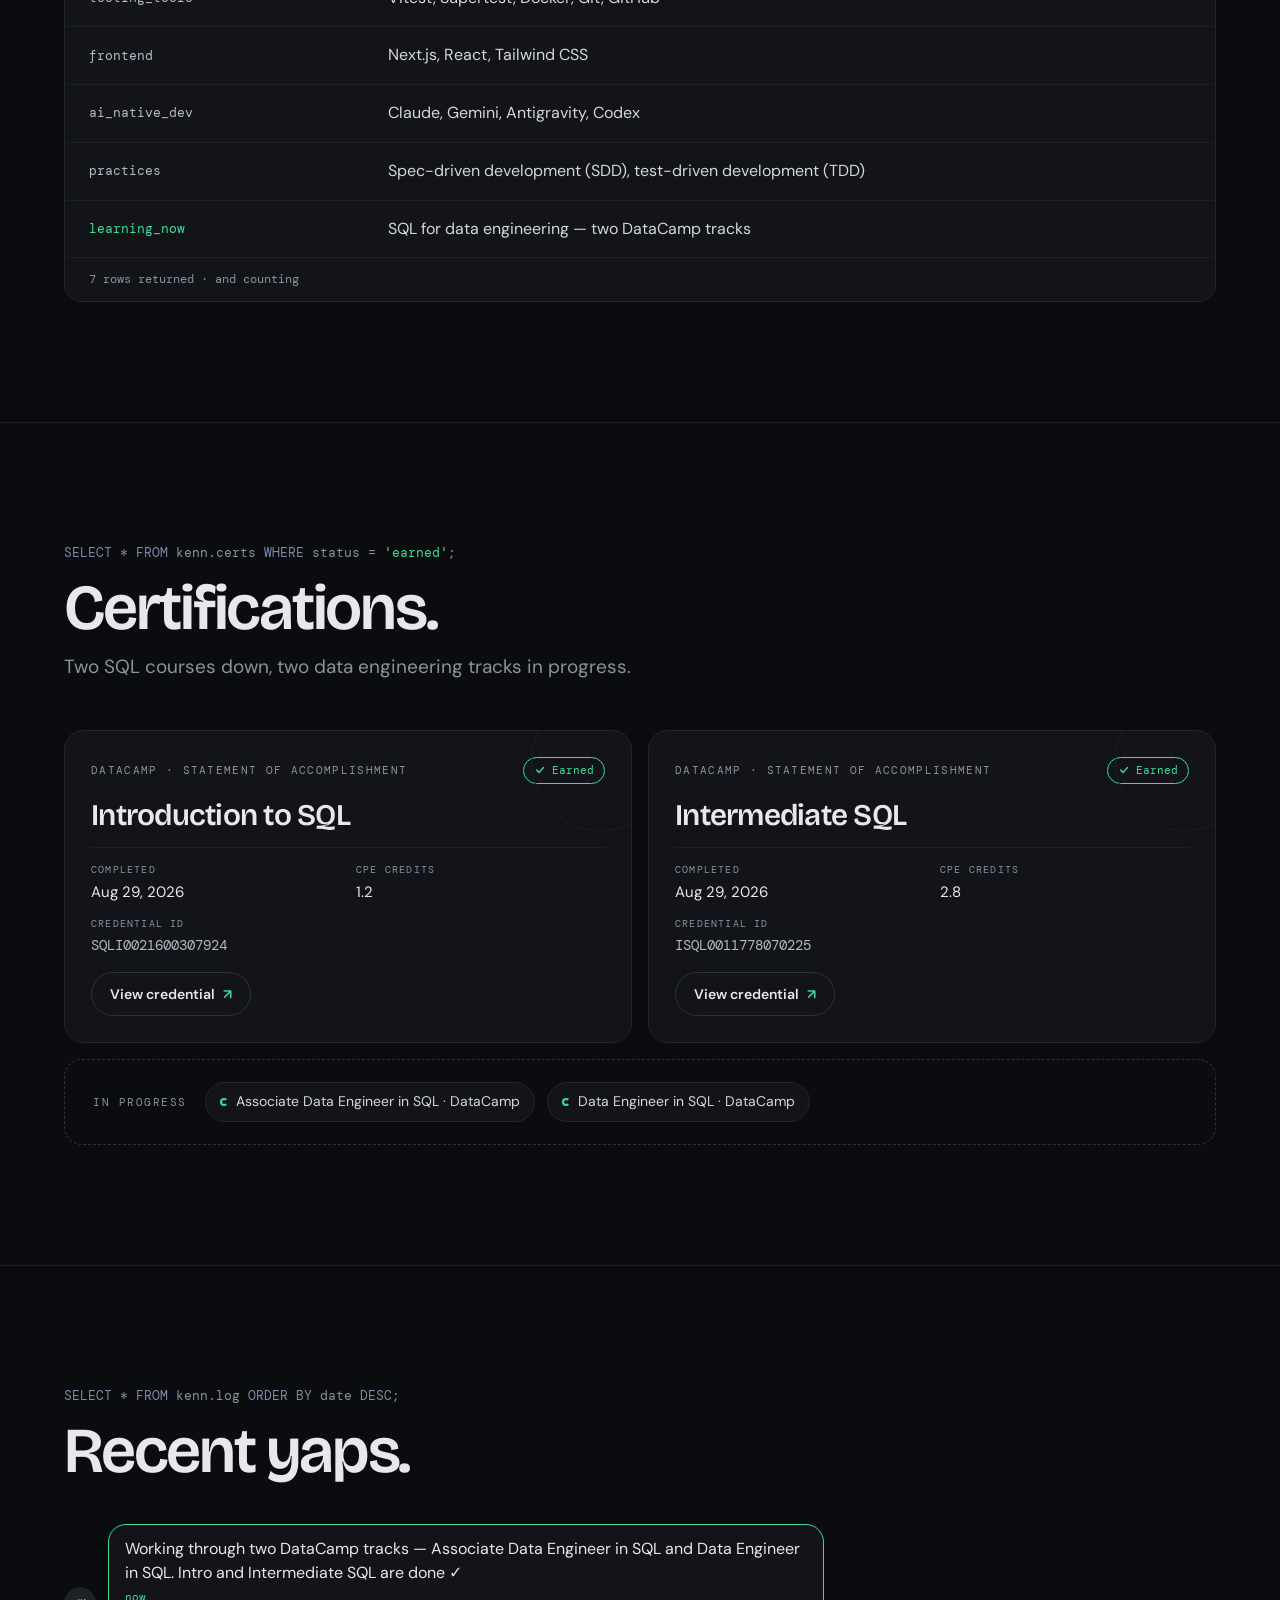
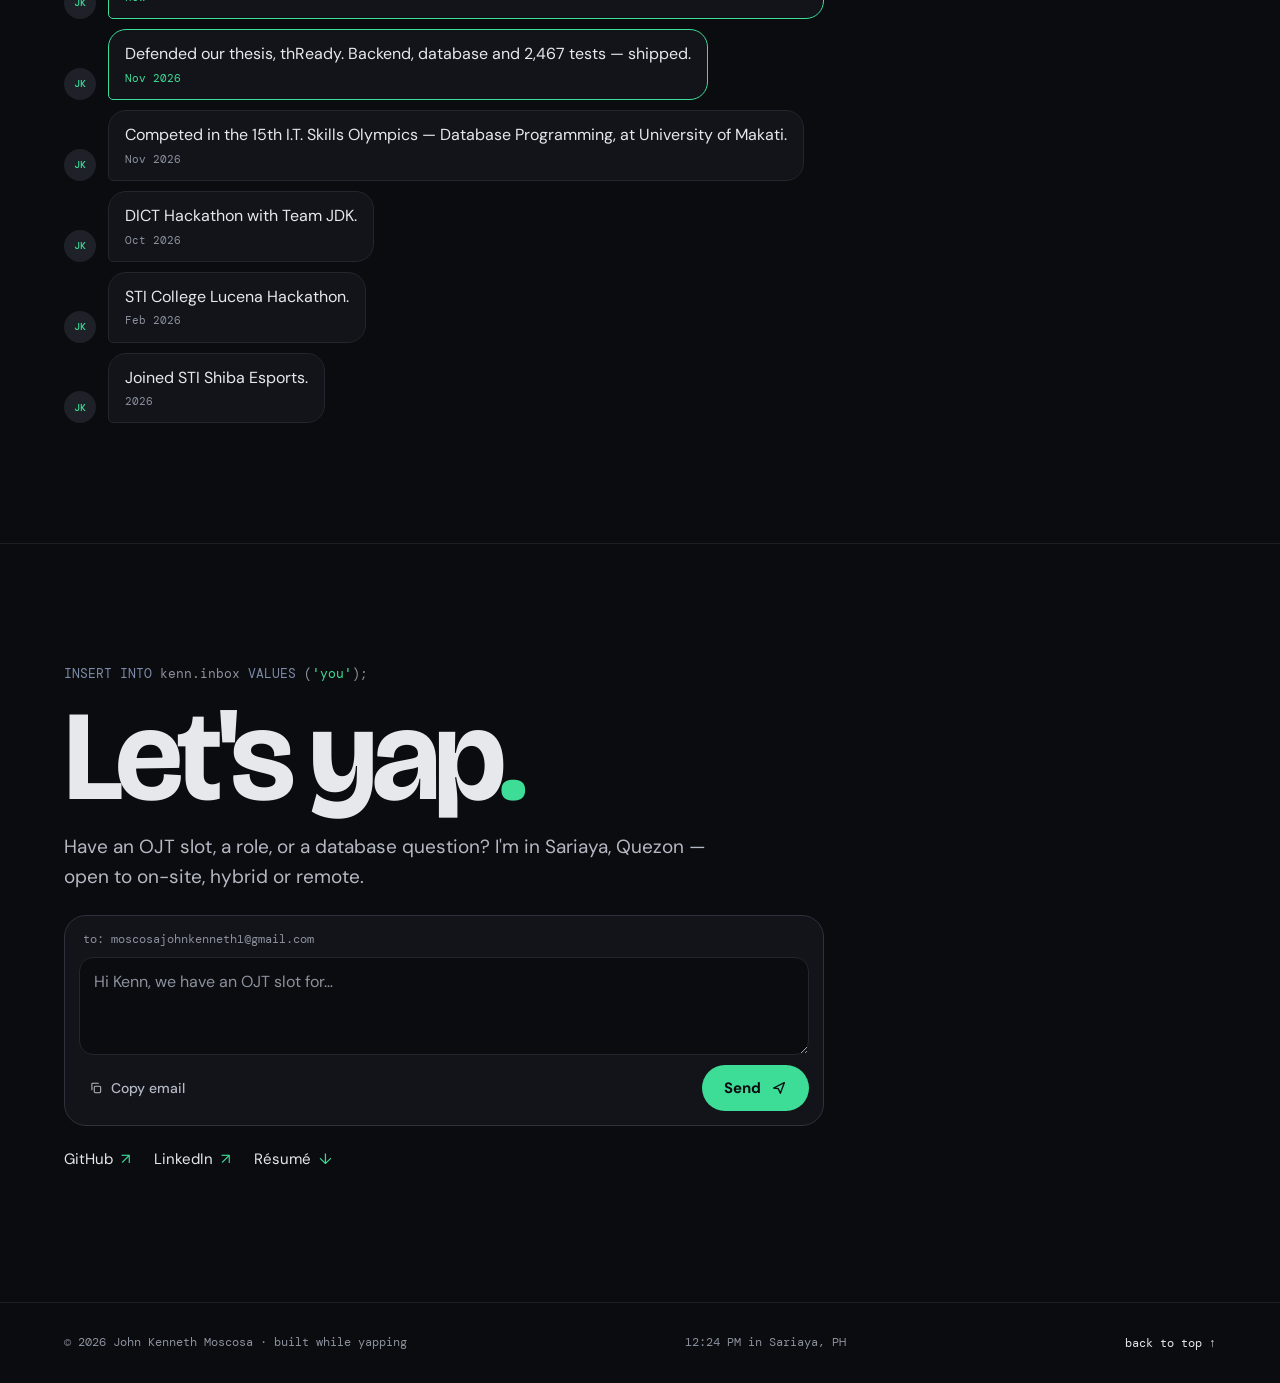
==== commit 61e31ebd: "Add card expansion for case studies and document motion standard" ====
--- a/index.html
+++ b/index.html
@@ -28,8 +28,8 @@
     if (!r.classList.contains('reduced') && !location.hash && !(window.pageYOffset || r.scrollTop)) r.classList.add('load-playing');
   })();
 </script>
-<link rel="stylesheet" href="style.css?v=16">
-<script src="script.js?v=16" defer></script>
+<link rel="stylesheet" href="style.css?v=17">
+<script src="script.js?v=17" defer></script>
 </head>
 <body>
 <div class="site-bg" id="siteBg" aria-hidden="true">
--- a/style.css
+++ b/style.css
@@ -599,13 +599,22 @@
 .browser-frame img, .gallery-thumb img { display: block; width: 100%; height: auto; aspect-ratio: 8 / 5; }
 .case-open, .case-open body { overflow: hidden; }
 .case-study {
+  --case-open-duration: 520ms; --case-close-duration: 360ms;
   position: fixed; inset: 48px 24px auto; margin: 0 auto; padding: 0; width: calc(100% - 48px); max-width: 1200px;
   max-height: calc(100vh - 96px); max-height: calc(100dvh - 96px);
   overflow: hidden; border: 1px solid var(--line-strong); border-radius: 24px; background: var(--well); color: var(--text);
   box-shadow: 0 32px 120px rgba(0, 0, 0, 0.65);
+  transform-origin: 0 0;
 }
 .case-study[open] { display: flex; flex-direction: column; }
 .case-study::backdrop, .screen-viewer::backdrop { background: rgba(7, 8, 10, 0.82); }
+.case-study.is-opening::backdrop { animation: case-backdrop-in var(--case-open-duration) cubic-bezier(.22, 1, .36, 1) both; }
+.case-study.is-closing::backdrop { animation: case-backdrop-out var(--case-close-duration) cubic-bezier(.4, 0, .2, 1) both; }
+@keyframes case-backdrop-in { from { opacity: var(--case-backdrop-from, 0); } to { opacity: 1; } }
+@keyframes case-backdrop-out { from { opacity: var(--case-backdrop-from, 1); } to { opacity: 0; } }
+@media (prefers-reduced-motion: reduce) {
+  .case-study.is-opening::backdrop, .case-study.is-closing::backdrop { animation: none; }
+}
 .case-titlebar { flex: none; display: flex; align-items: center; justify-content: space-between; gap: 16px; padding: 20px 28px; background: var(--well); border-bottom: 1px solid var(--line); }
 .case-titlebar h2 { margin: 4px 0 0; font: 600 32px/1 var(--f-head); letter-spacing: -0.035em; }
 .case-close { flex: none; display: flex; align-items: center; justify-content: center; width: 44px; height: 44px; padding: 0; border: 1px solid var(--line-strong); border-radius: 50%; background: var(--paper); color: var(--text); cursor: pointer; }
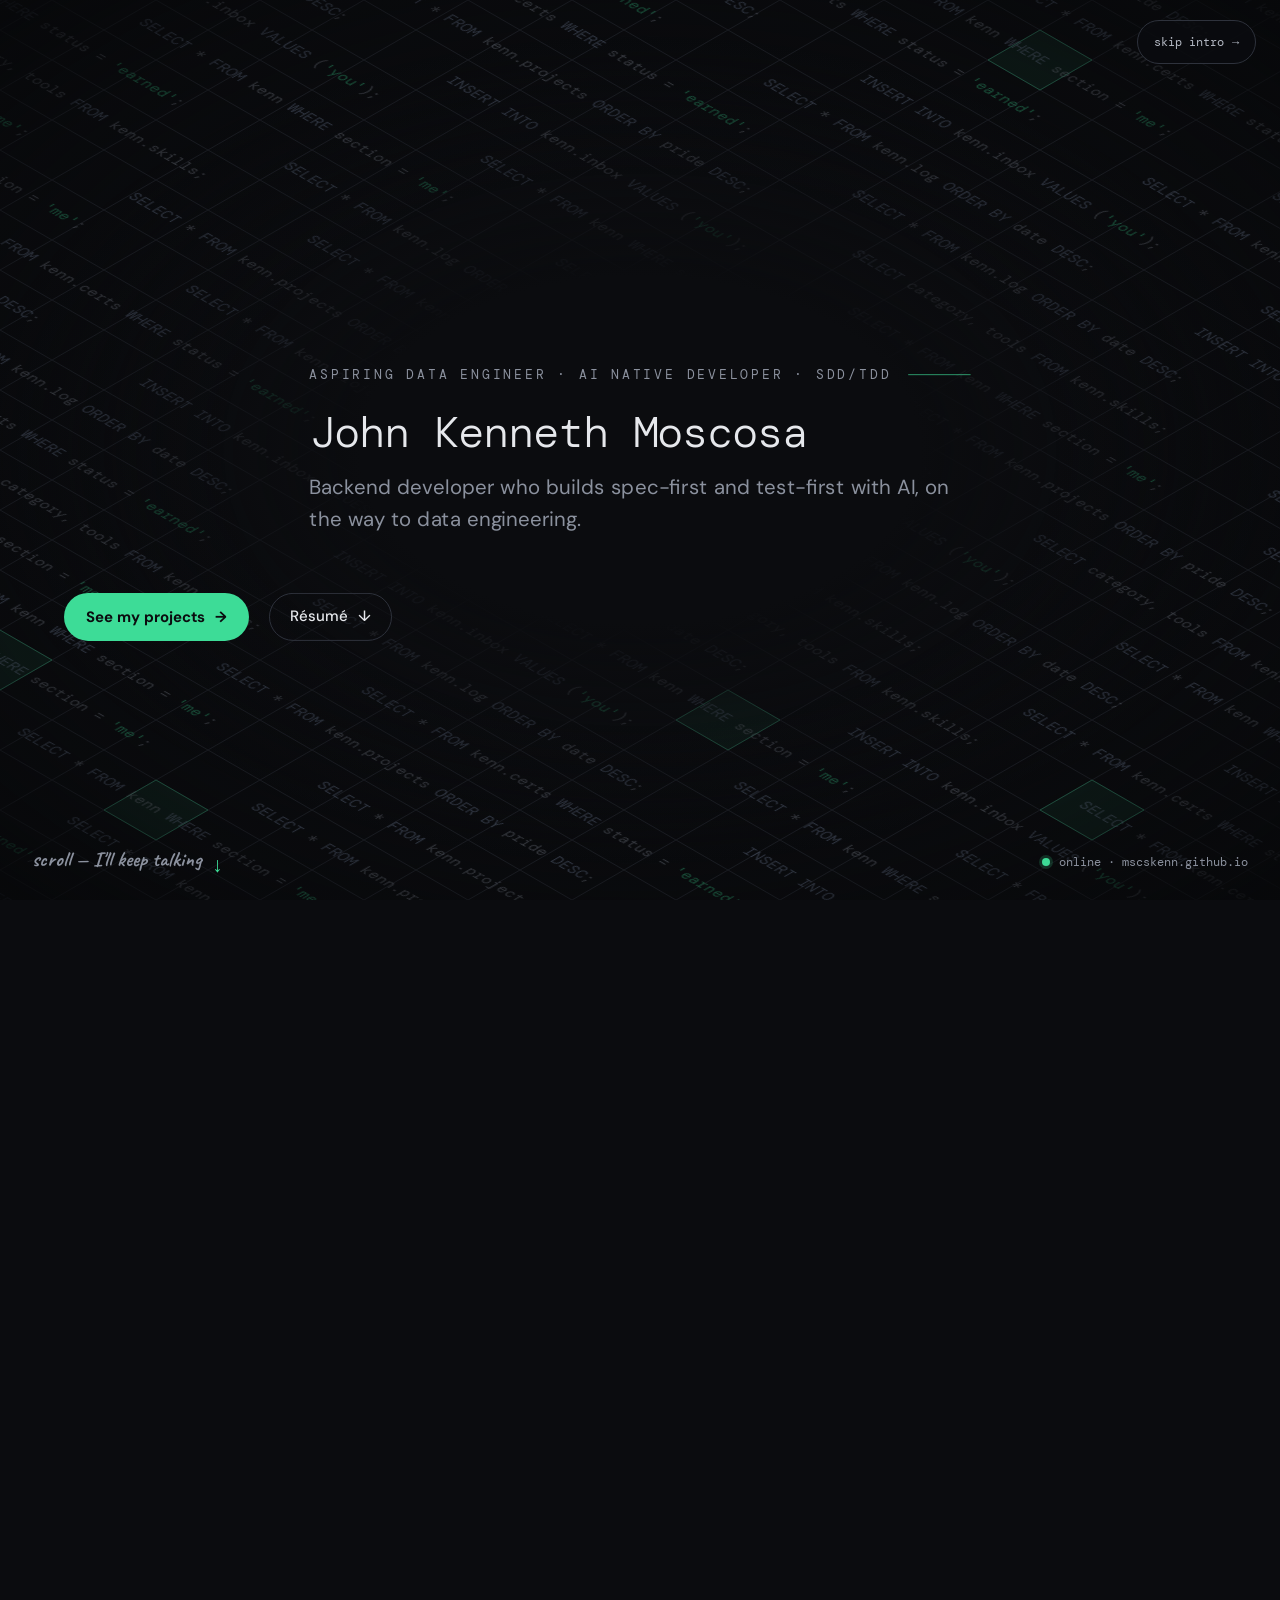
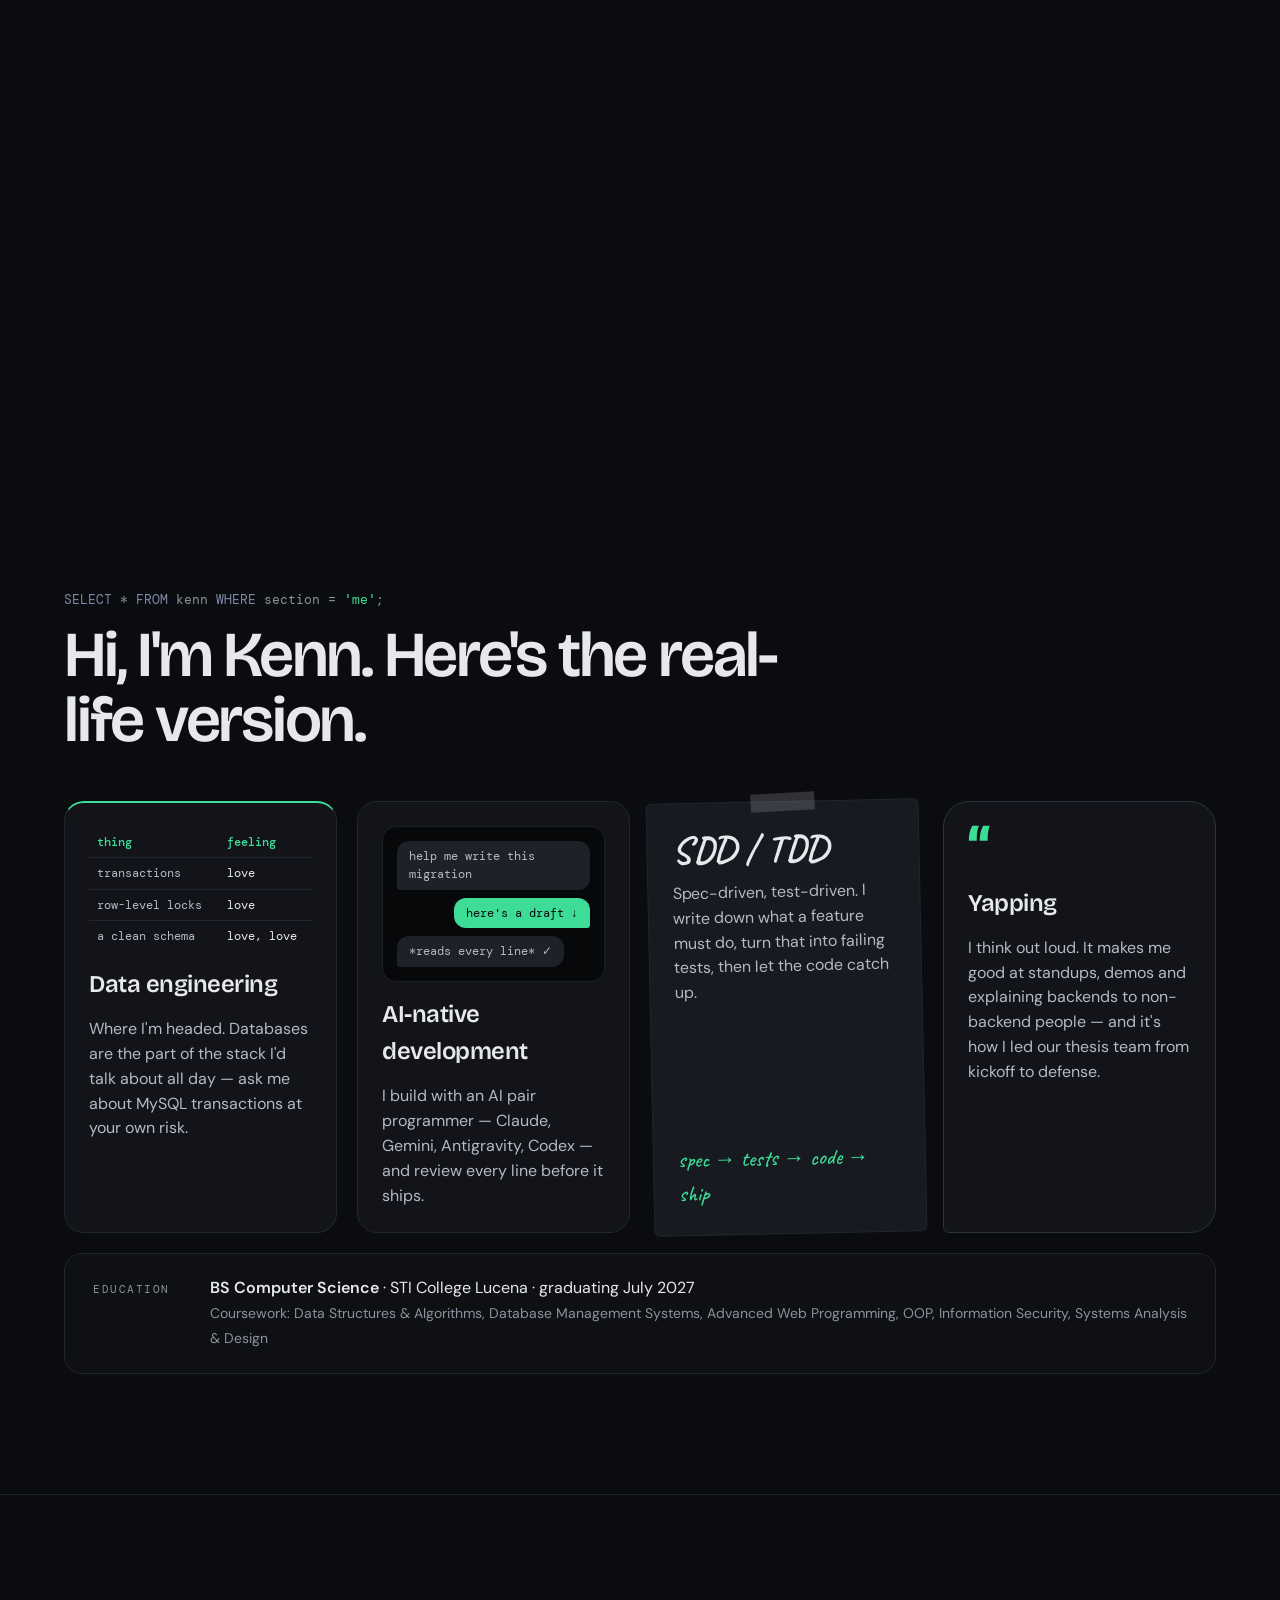
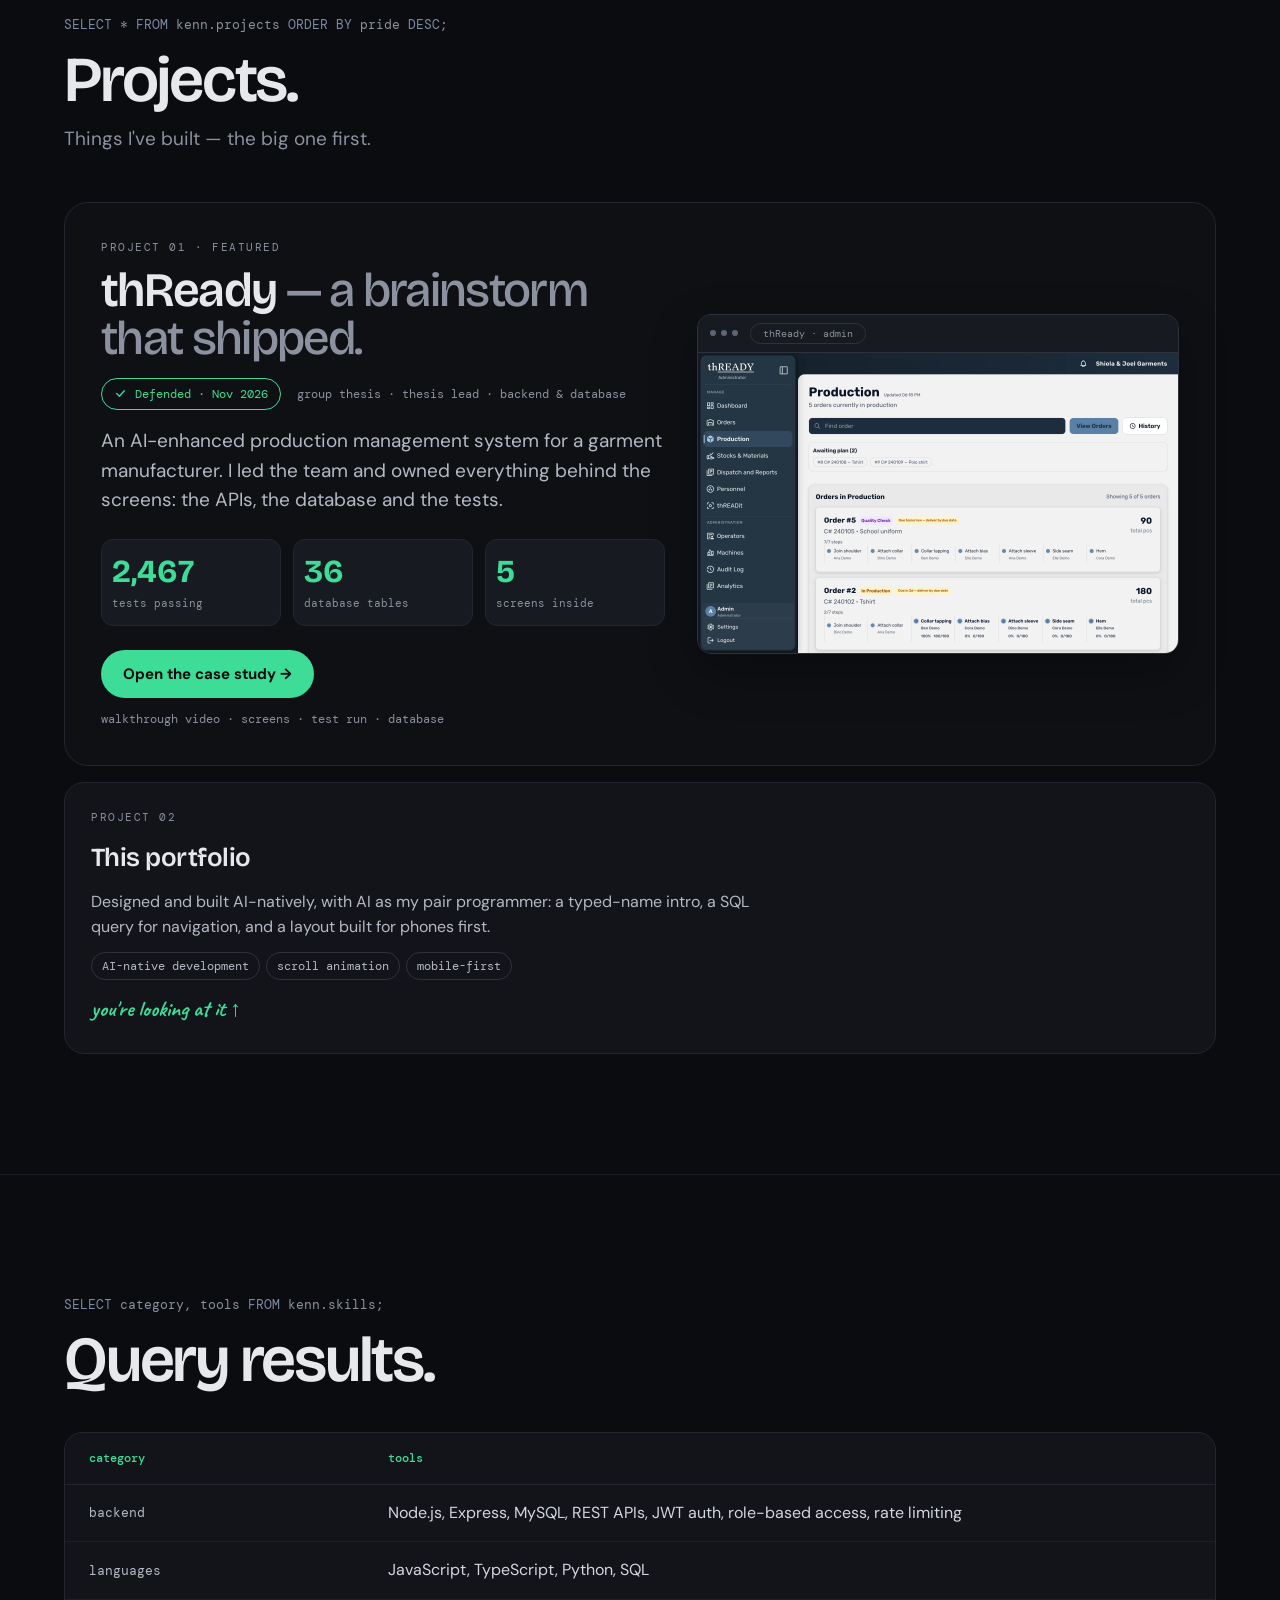
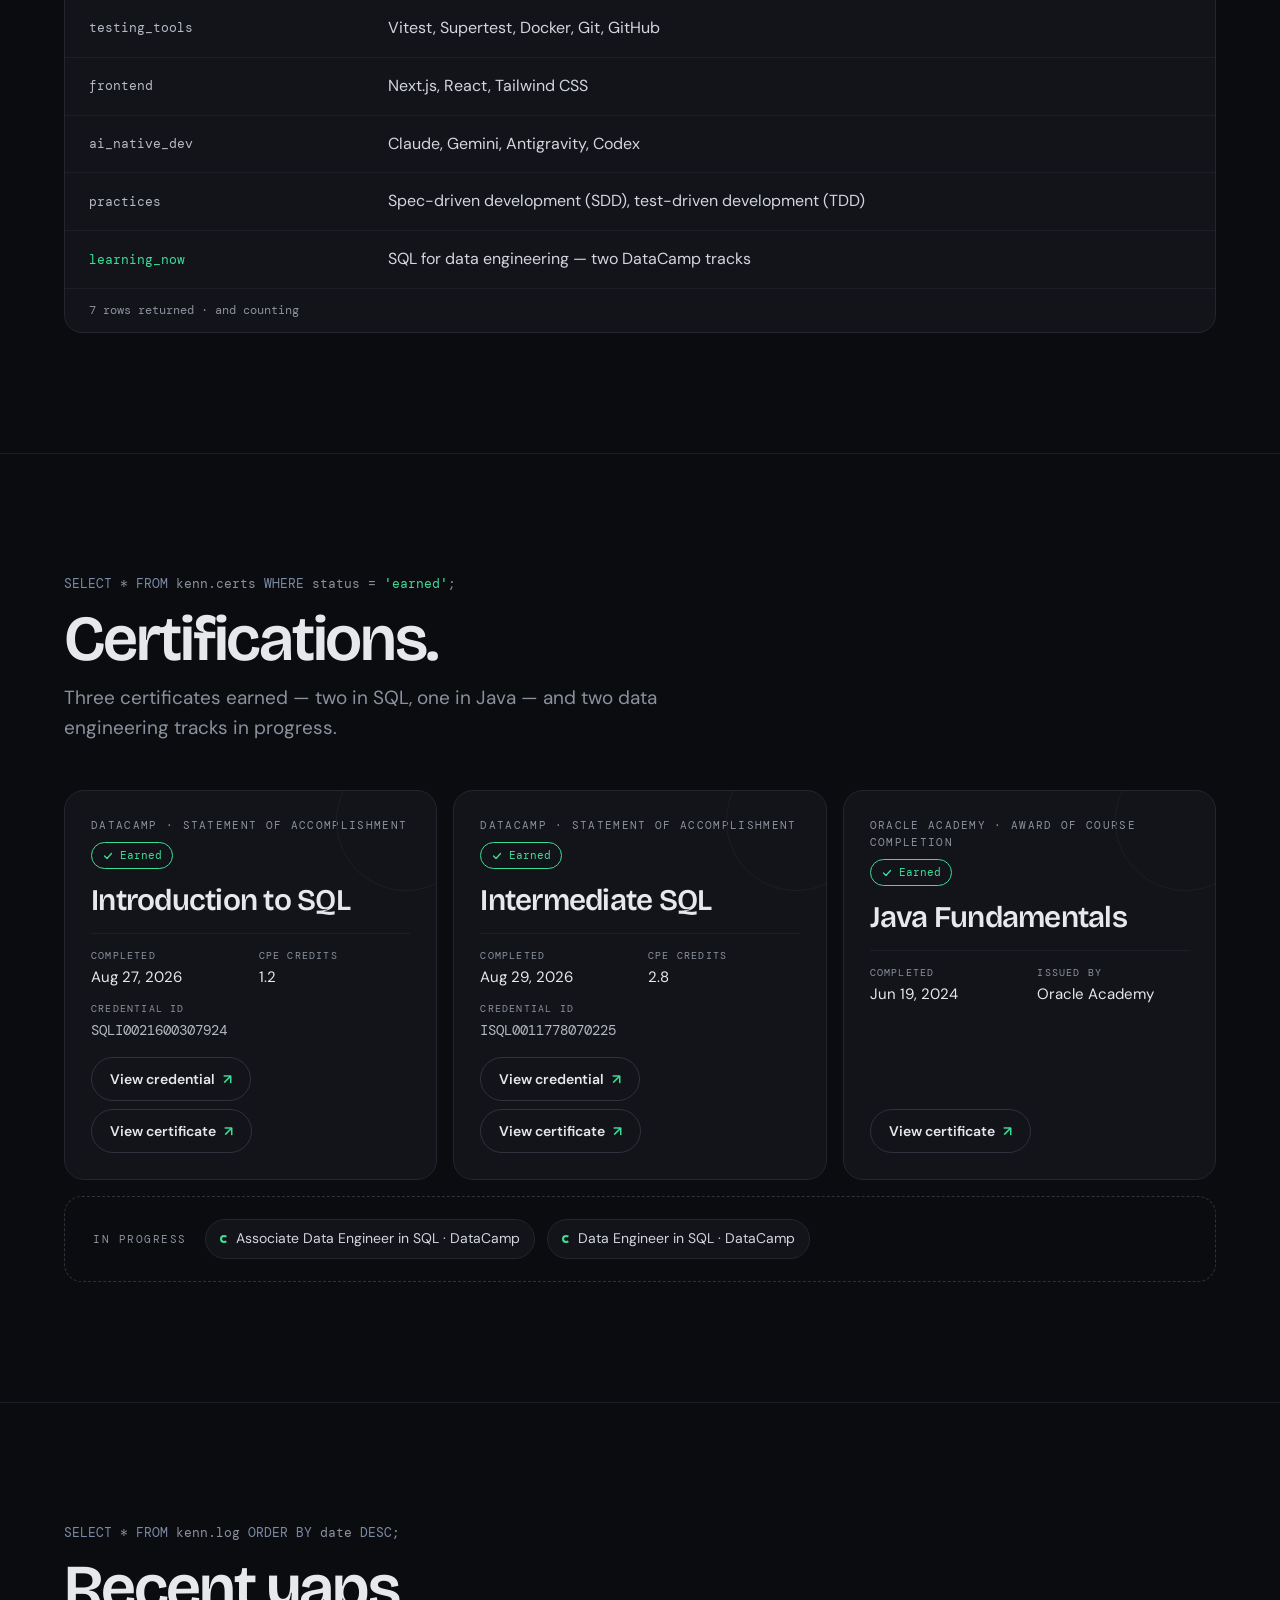
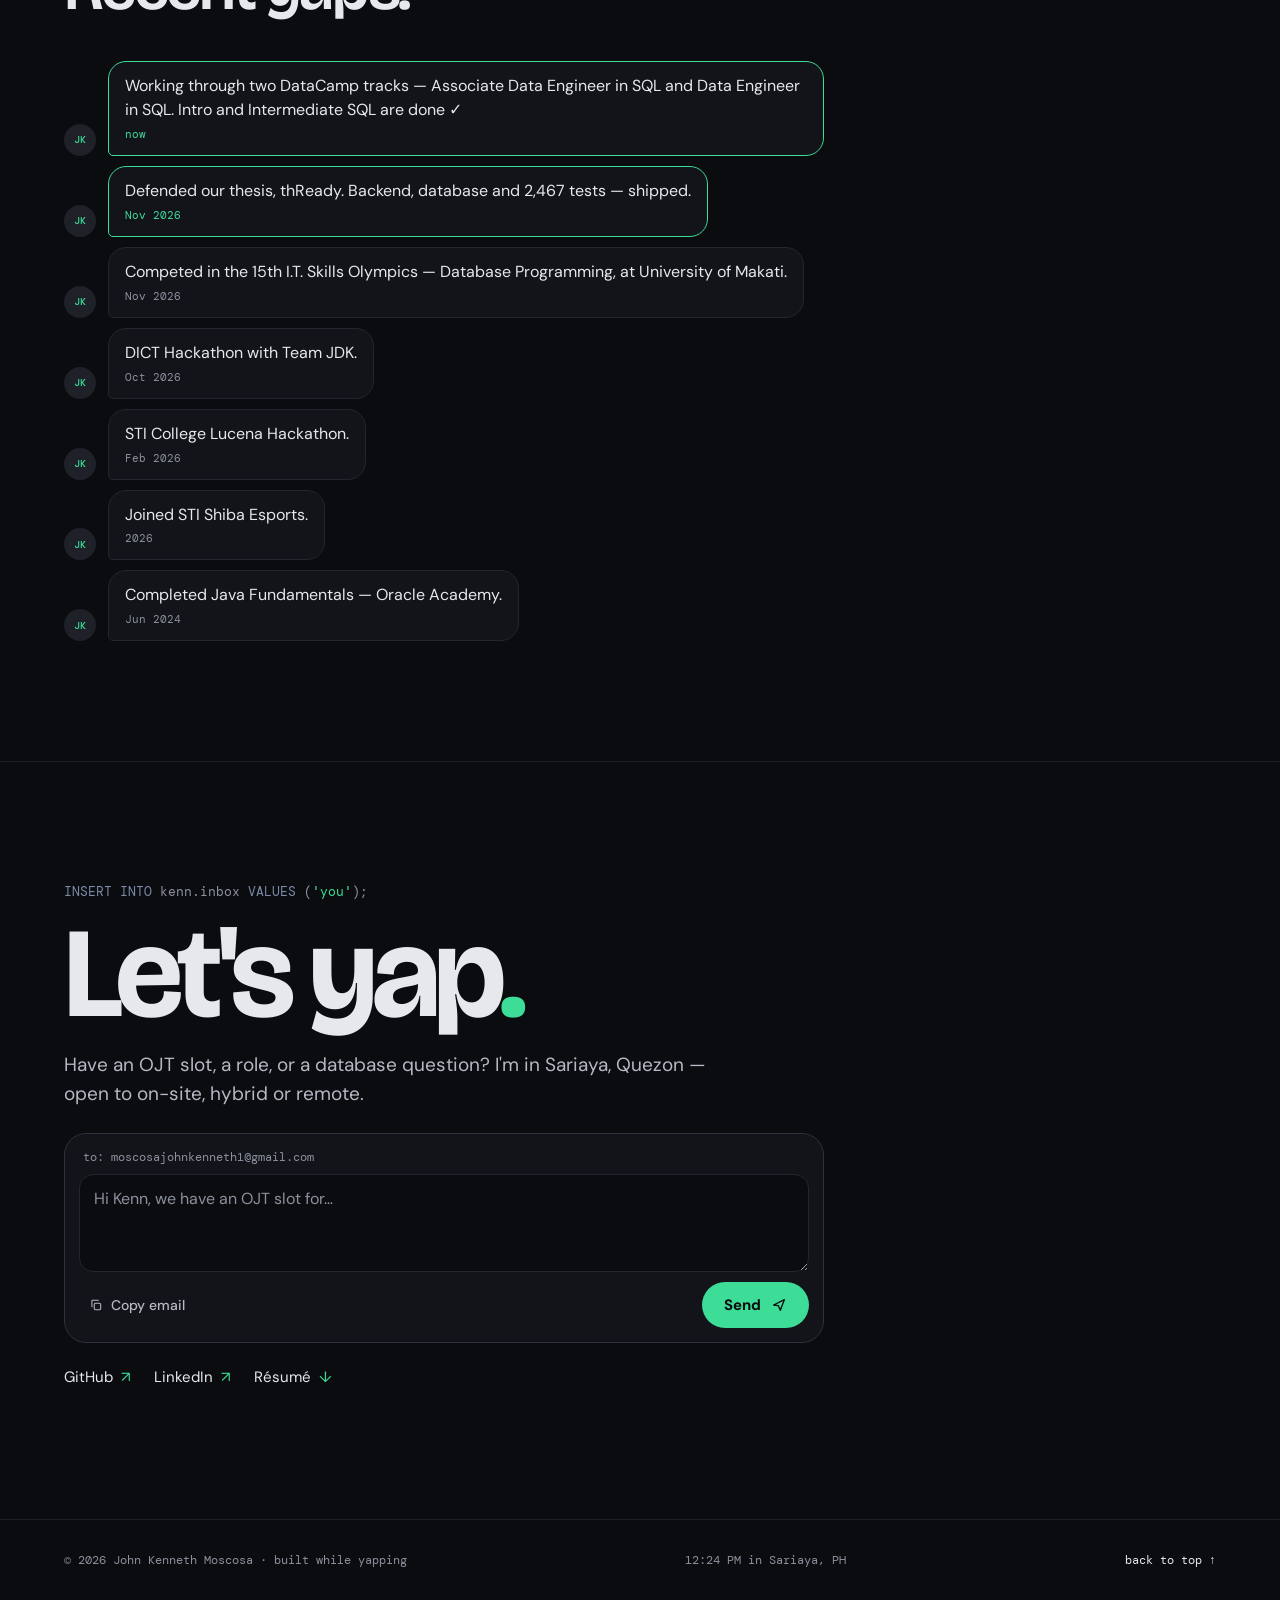
==== commit 2146f4ea: "Add thReady walkthrough video, certificate PDFs and Java Fundamentals - Case study: narrated walkthr" ====
--- a/index.html
+++ b/index.html
@@ -28,8 +28,8 @@
     if (!r.classList.contains('reduced') && !location.hash && !(window.pageYOffset || r.scrollTop)) r.classList.add('load-playing');
   })();
 </script>
-<link rel="stylesheet" href="style.css?v=17">
-<script src="script.js?v=17" defer></script>
+<link rel="stylesheet" href="style.css?v=18">
+<script src="script.js?v=18" defer></script>
 </head>
 <body>
 <div class="site-bg" id="siteBg" aria-hidden="true">
@@ -549,7 +549,7 @@
     </div>
     <div class="featured-action">
       <button type="button" class="btn btn-primary" id="openThready" aria-haspopup="dialog" aria-controls="threadyDialog">Open the case study →</button>
-      <span class="mono-meta">screens · test run · database</span>
+      <span class="mono-meta">walkthrough video · screens · test run · database</span>
     </div>
   </article>
 
@@ -600,7 +600,7 @@
 <section id="certs" aria-labelledby="certs-h" tabindex="-1">
   <p class="query"><span class="kw">SELECT</span> * <span class="kw">FROM</span> kenn.certs <span class="kw">WHERE</span> status = <span class="accent">'earned'</span>;</p>
   <h2 id="certs-h" class="h2">Certifications.</h2>
-  <p class="intro-p">Two SQL courses down, two data engineering tracks in progress.</p>
+  <p class="intro-p">Three certificates earned — two in SQL, one in Java — and two data engineering tracks in progress.</p>
   <div class="cert-grid">
     <article class="card card-pad cert">
       <span class="cert-ring" aria-hidden="true"></span>
@@ -610,11 +610,14 @@
       </div>
       <h3 class="cert-title">Introduction to SQL</h3>
       <dl class="cert-meta">
-        <div><dt>Completed</dt><dd>Aug 29, 2026</dd></div>
+        <div><dt>Completed</dt><dd>Aug 27, 2026</dd></div>
         <div><dt>CPE credits</dt><dd>1.2</dd></div>
         <div class="span-all"><dt>Credential ID</dt><dd class="cred-id">SQLI0021600307924</dd></div>
       </dl>
-      <a class="pill pill-cred" href="https://www.datacamp.com/completed/statement-of-accomplishment/course/c5226c01e41cffcfdd1634bdaf100ad9efa7776d" aria-label="View credential: Introduction to SQL on DataCamp">View credential <span aria-hidden="true" class="accent">↗</span></a>
+      <div class="cert-actions">
+        <a class="pill pill-cred" href="https://www.datacamp.com/completed/statement-of-accomplishment/course/c5226c01e41cffcfdd1634bdaf100ad9efa7776d" aria-label="View credential: Introduction to SQL on DataCamp">View credential <span aria-hidden="true" class="accent">↗</span></a>
+        <a class="pill pill-cred" href="assets/credentials/introduction-to-sql-certificate.pdf" target="_blank" rel="noopener" aria-label="View certificate: Introduction to SQL (PDF)">View certificate <span aria-hidden="true" class="accent">↗</span></a>
+      </div>
     </article>
     <article class="card card-pad cert">
       <span class="cert-ring" aria-hidden="true"></span>
@@ -628,7 +631,25 @@
         <div><dt>CPE credits</dt><dd>2.8</dd></div>
         <div class="span-all"><dt>Credential ID</dt><dd class="cred-id">ISQL0011778070225</dd></div>
       </dl>
-      <a class="pill pill-cred" href="https://www.datacamp.com/completed/statement-of-accomplishment/course/e7520ea6bd1463e66aa02a2590be819c66f81271" aria-label="View credential: Intermediate SQL on DataCamp">View credential <span aria-hidden="true" class="accent">↗</span></a>
+      <div class="cert-actions">
+        <a class="pill pill-cred" href="https://www.datacamp.com/completed/statement-of-accomplishment/course/e7520ea6bd1463e66aa02a2590be819c66f81271" aria-label="View credential: Intermediate SQL on DataCamp">View credential <span aria-hidden="true" class="accent">↗</span></a>
+        <a class="pill pill-cred" href="assets/credentials/intermediate-sql-certificate.pdf" target="_blank" rel="noopener" aria-label="View certificate: Intermediate SQL (PDF)">View certificate <span aria-hidden="true" class="accent">↗</span></a>
+      </div>
+    </article>
+    <article class="card card-pad cert">
+      <span class="cert-ring" aria-hidden="true"></span>
+      <div class="cert-top">
+        <p class="label label-tight">Oracle Academy · Award of course completion</p>
+        <span class="badge badge-sm"><svg width="12" height="12" viewBox="0 0 24 24" fill="none" stroke="currentColor" stroke-width="2.6" stroke-linecap="round" stroke-linejoin="round" aria-hidden="true"><path d="M5 12l5 5 9-10"></path></svg>Earned</span>
+      </div>
+      <h3 class="cert-title">Java Fundamentals</h3>
+      <dl class="cert-meta">
+        <div><dt>Completed</dt><dd>Jun 19, 2024</dd></div>
+        <div><dt>Issued by</dt><dd>Oracle Academy</dd></div>
+      </dl>
+      <div class="cert-actions">
+        <a class="pill pill-cred" href="assets/credentials/java-fundamentals-certificate.pdf" target="_blank" rel="noopener" aria-label="View certificate: Java Fundamentals (PDF)">View certificate <span aria-hidden="true" class="accent">↗</span></a>
+      </div>
     </article>
   </div>
   <div class="in-progress">
@@ -648,8 +669,9 @@
     <li class="yap"><span class="avatar" aria-hidden="true">JK</span><div class="yap-bubble"><p class="yap-text">DICT Hackathon with Team JDK.</p><p class="yap-date">Oct 2026</p></div></li>
     <li class="yap more"><span class="avatar" aria-hidden="true">JK</span><div class="yap-bubble"><p class="yap-text">STI College Lucena Hackathon.</p><p class="yap-date">Feb 2026</p></div></li>
     <li class="yap more"><span class="avatar" aria-hidden="true">JK</span><div class="yap-bubble"><p class="yap-text">Joined STI Shiba Esports.</p><p class="yap-date">2026</p></div></li>
+    <li class="yap more"><span class="avatar" aria-hidden="true">JK</span><div class="yap-bubble"><p class="yap-text">Completed Java Fundamentals — Oracle Academy.</p><p class="yap-date">Jun 2024</p></div></li>
   </ol>
-  <button type="button" class="more-btn more-btn-log mobile-only" aria-expanded="false" aria-controls="logList" data-more="Show {n} older" data-less="Show less">Show 2 older</button>
+  <button type="button" class="more-btn more-btn-log mobile-only" aria-expanded="false" aria-controls="logList" data-more="Show {n} older" data-less="Show less">Show 3 older</button>
 </section>
 
 <section id="contact" aria-labelledby="contact-h" tabindex="-1">
@@ -702,10 +724,22 @@
     <p class="case-summary">An AI-enhanced production management system for a garment manufacturer. I led the team and owned everything behind the screens: the APIs, the database and the tests.</p>
     <div class="case-links">
       <span class="badge"><svg width="13" height="13" viewBox="0 0 24 24" fill="none" stroke="currentColor" stroke-width="2.4" stroke-linecap="round" stroke-linejoin="round" aria-hidden="true"><path d="M5 12l5 5 9-10"></path></svg>Defended · Nov 2026</span>
-      <!-- TODO: walkthrough video URL -->
-      <a class="pill" id="walkthrough" href="#">Watch the walkthrough ↗</a>
       <span class="mono-meta">code is in a private team repo</span>
     </div>
+    <figure class="case-video">
+      <div class="browser-frame">
+        <div class="browser-bar" aria-hidden="true"><span class="browser-dots"><i></i><i></i><i></i></span><span class="browser-label">thReady · walkthrough</span></div>
+        <video id="walkthrough" controls playsinline preload="none" poster="assets/thready/thready-walkthrough-poster.webp" width="1920" height="1080" aria-label="thReady walkthrough video, 1 minute 55 seconds">
+          <source src="assets/thready/thready-walkthrough.mp4" type="video/mp4">
+          <track kind="captions" src="assets/thready/thready-walkthrough.vtt" srclang="en" label="English">
+          <a href="assets/thready/thready-walkthrough.mp4">Download the walkthrough video</a>
+        </video>
+      </div>
+      <figcaption>
+        <div><h3>Walkthrough</h3><p>One order from arrival to the production floor, then the numbers behind it. Recorded on a local copy of thReady.</p></div>
+        <span class="demo-label">1:55 · demo data · AI voice, my script</span>
+      </figcaption>
+    </figure>
     <div class="case-gallery">
       <div class="browser-frame">
         <div class="browser-bar" aria-hidden="true"><span class="browser-dots"><i></i><i></i><i></i></span><span class="browser-label">thReady · admin</span></div>
--- a/style.css
+++ b/style.css
@@ -622,6 +622,12 @@
 .case-summary { margin: 0; max-width: 72ch; color: var(--text-soft); font-size: 19px; }
 .case-links { margin: 18px 0 28px; display: flex; flex-wrap: wrap; align-items: center; gap: 12px 16px; }
 .case-links .pill { min-height: 44px; padding: 0 18px; font: 600 14px var(--f-body); }
+.case-video { margin: 0 0 36px; }
+.case-video .browser-frame { border-radius: 16px; }
+.case-video video { display: block; width: 100%; height: auto; aspect-ratio: 16 / 9; max-height: max(240px, calc(100vh - 300px)); max-height: max(240px, calc(100dvh - 300px)); background: var(--ink); }
+.case-video figcaption { margin-top: 18px; display: flex; align-items: flex-start; justify-content: space-between; gap: 20px; }
+.case-video h3 { margin: 0 0 4px; font: 600 22px/1.2 var(--f-head); }
+.case-video p { margin: 0; max-width: 76ch; font-size: 15px; color: var(--text-soft); }
 .case-gallery .browser-frame { border-radius: 16px; }
 .gallery-enlarge { display: block; width: 100%; padding: 0; border: 0; background: var(--ink); cursor: default; }
 .gallery-meta { margin: 18px 0; display: flex; align-items: flex-start; justify-content: space-between; gap: 20px; }
@@ -697,7 +703,7 @@
 .results-m dd { margin: 2px 0 0; font-size: 15px; color: var(--list-text); }
 
 /* certs */
-.cert-grid { margin-top: 48px; display: grid; grid-template-columns: repeat(2, minmax(0, 1fr)); gap: 16px; }
+.cert-grid { margin-top: 48px; display: grid; grid-template-columns: repeat(3, minmax(0, 1fr)); gap: 16px; }
 .cert { position: relative; display: flex; flex-direction: column; gap: 16px; overflow: hidden; }
 .cert-ring { position: absolute; right: -40px; top: -40px; width: 140px; height: 140px; border-radius: 50%; border: 1px solid var(--line-soft); }
 .cert-top { display: flex; flex-wrap: wrap; align-items: center; justify-content: space-between; gap: 8px 12px; }
@@ -710,6 +716,7 @@
 .cert-meta dd { margin: 3px 0 0; font-size: 15px; }
 .cert-meta .span-all { grid-column: 1 / -1; }
 .cert-meta .cred-id { font-family: var(--f-mono); font-size: 14px; color: var(--text-soft); overflow-wrap: anywhere; }
+.cert-actions { margin-top: auto; display: flex; flex-wrap: wrap; gap: 8px; }
 .pill-cred { align-self: flex-start; min-height: 44px; padding: 0 18px; font: 600 14px var(--f-body); }
 
 .in-progress {
@@ -793,6 +800,7 @@
 
 @media (max-width: 1239.98px) {
   .hobbies { grid-template-columns: repeat(2, minmax(0, 1fr)); }
+  .cert-grid { grid-template-columns: repeat(2, minmax(0, 1fr)); }
 }
 
 /* ---------- mobile: width < 760px ---------- */
@@ -866,7 +874,11 @@
   .case-titlebar { padding: max(16px, env(safe-area-inset-top)) 20px 16px; }
   .case-content { padding: 20px 20px max(28px, env(safe-area-inset-bottom)); }
   .case-summary { font-size: 16px; }
-  .case-gallery .browser-frame { border-radius: 14px; }
+  .case-video { margin-bottom: 28px; }
+  .case-video .browser-frame, .case-gallery .browser-frame { border-radius: 14px; }
+  .case-video figcaption { flex-direction: column; gap: 12px; }
+  .case-video h3 { font-size: 20px; }
+  .case-video p { font-size: 14px; }
   .gallery-enlarge { cursor: zoom-in; }
   .gallery-meta { gap: 12px; }
   .gallery-meta h3 { font-size: 20px; }
